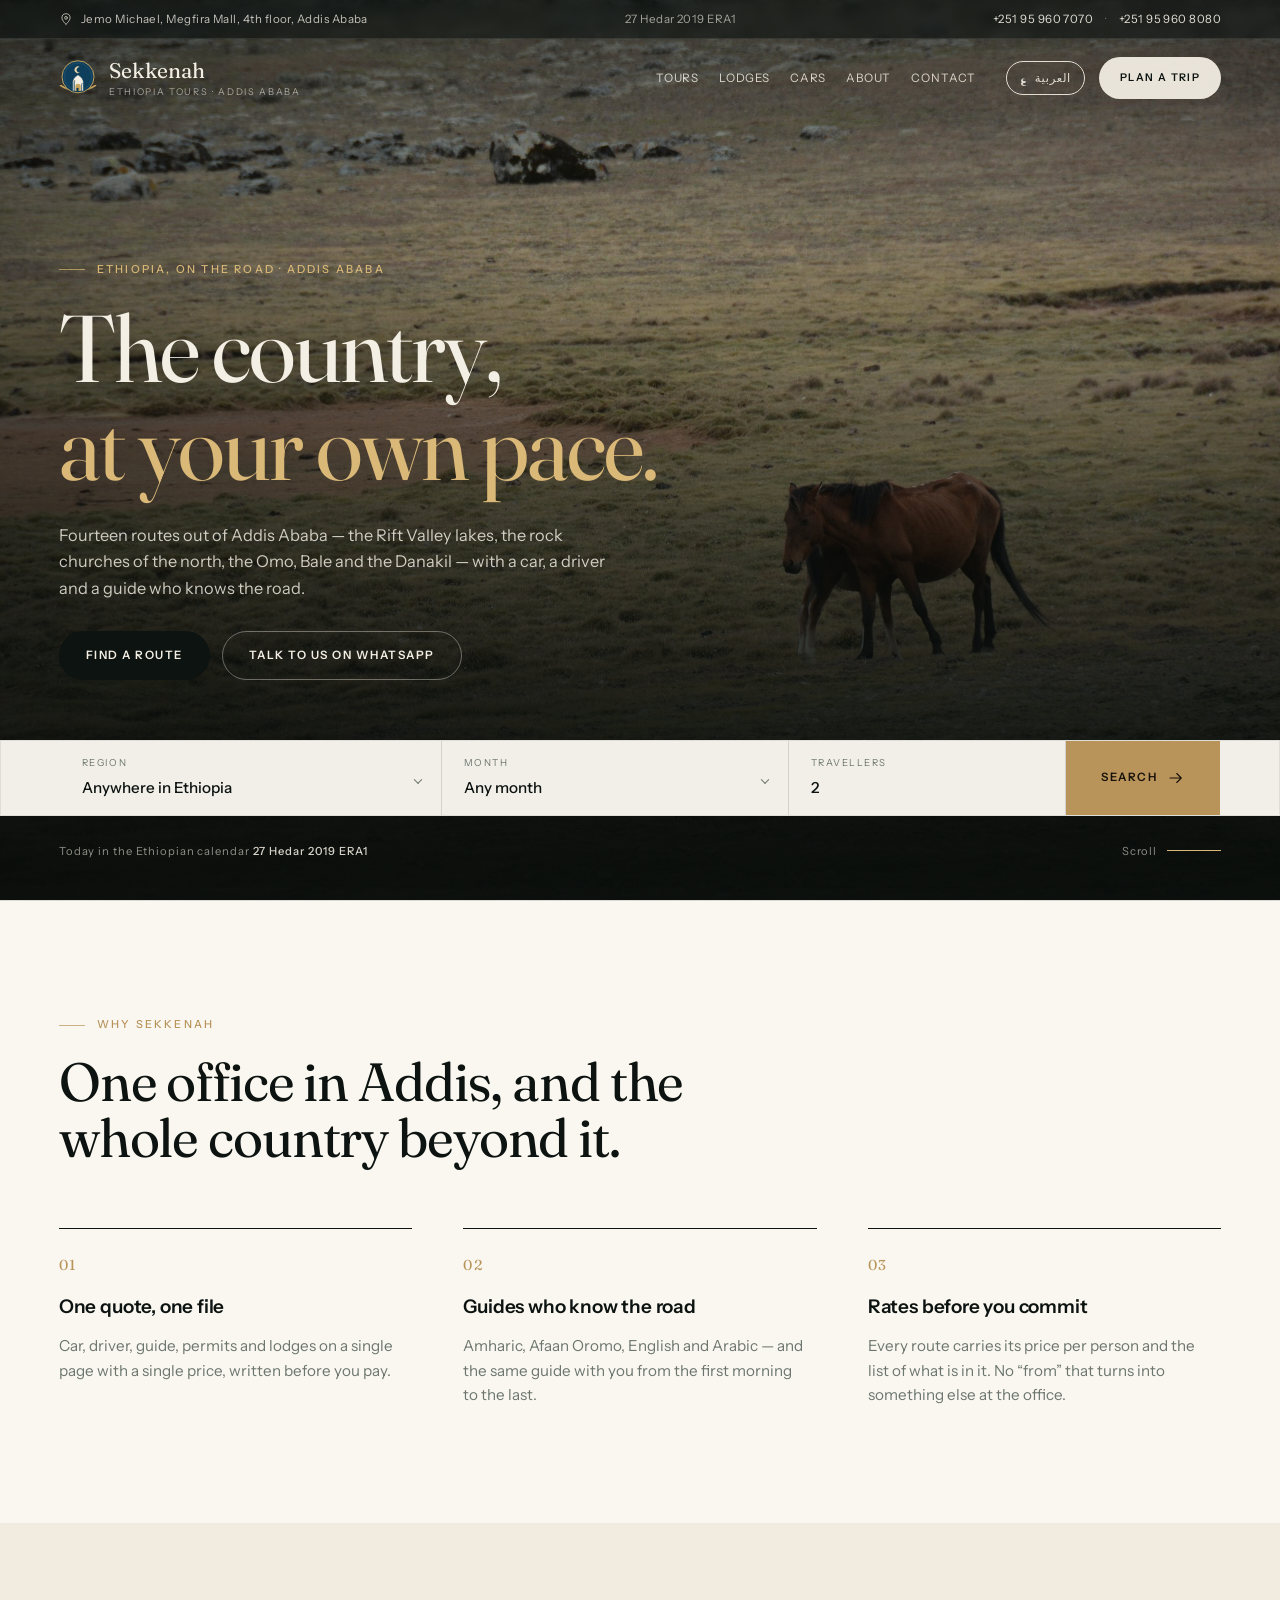
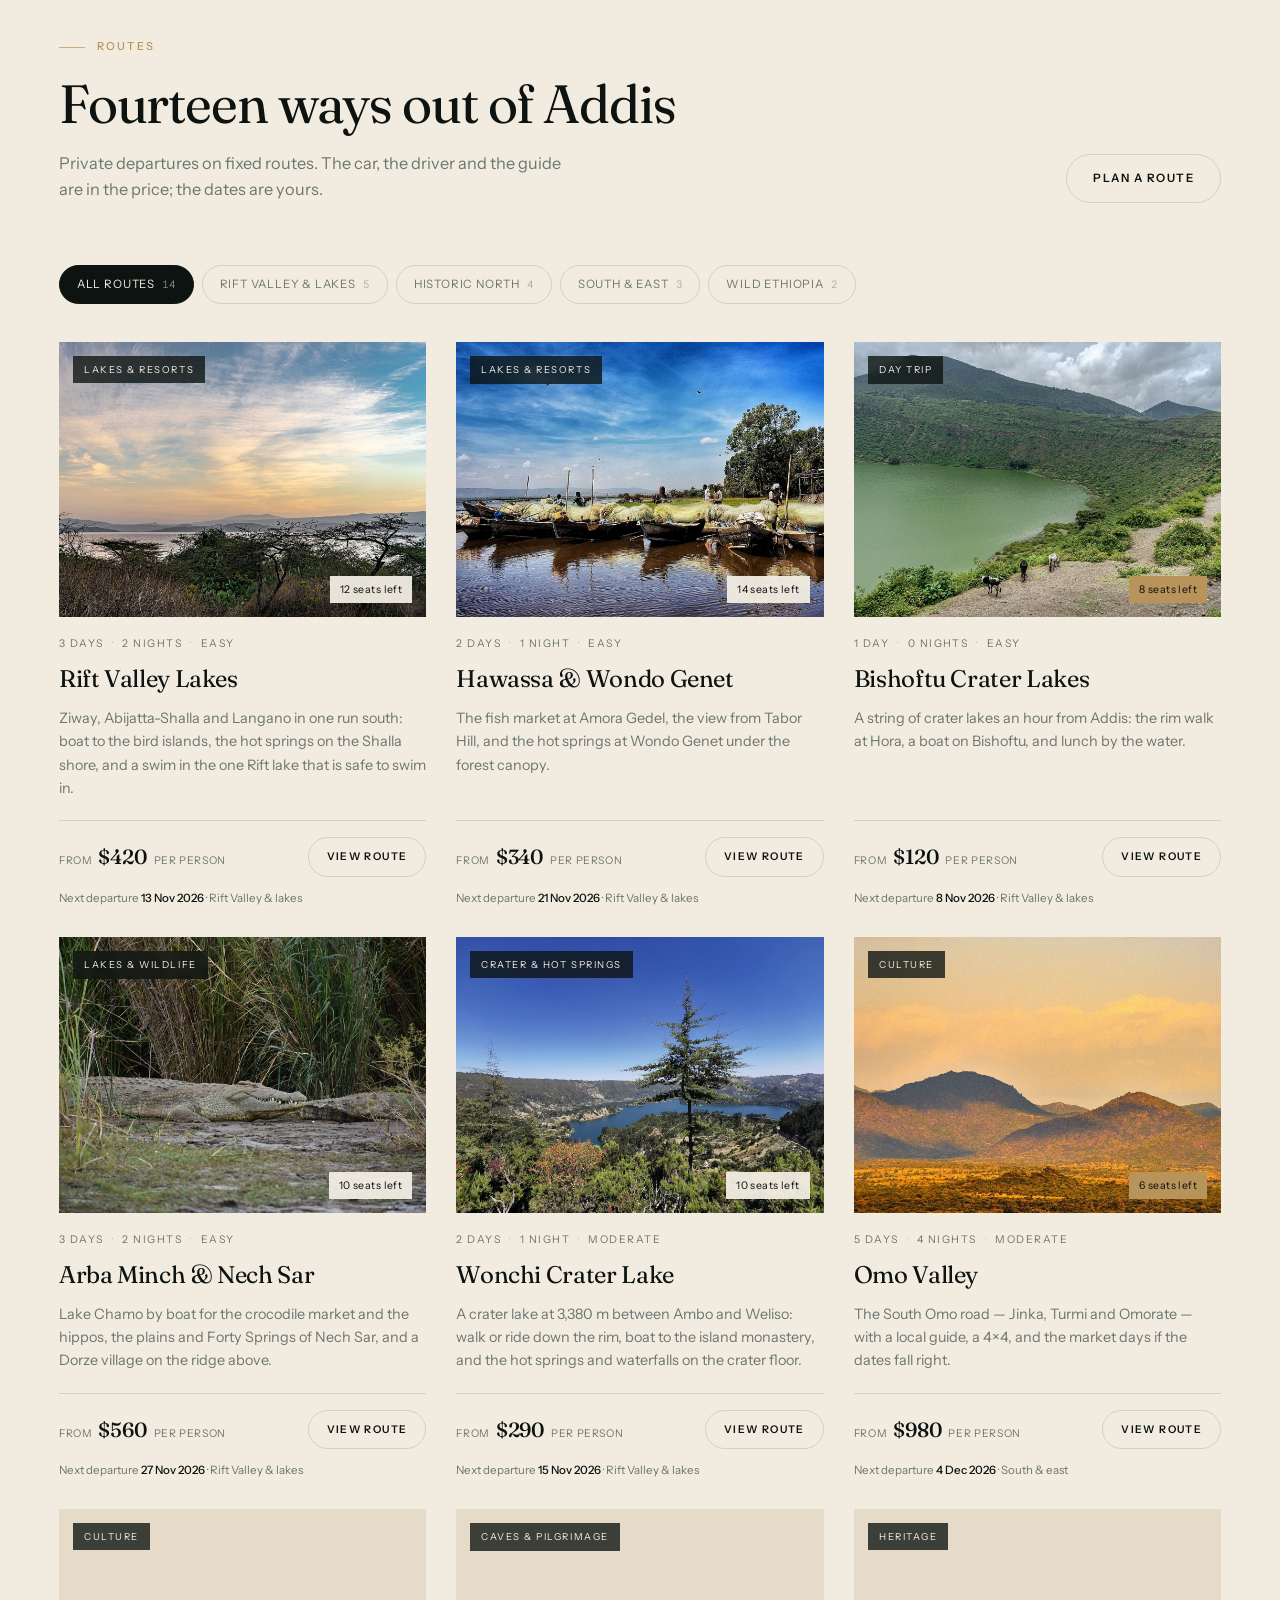
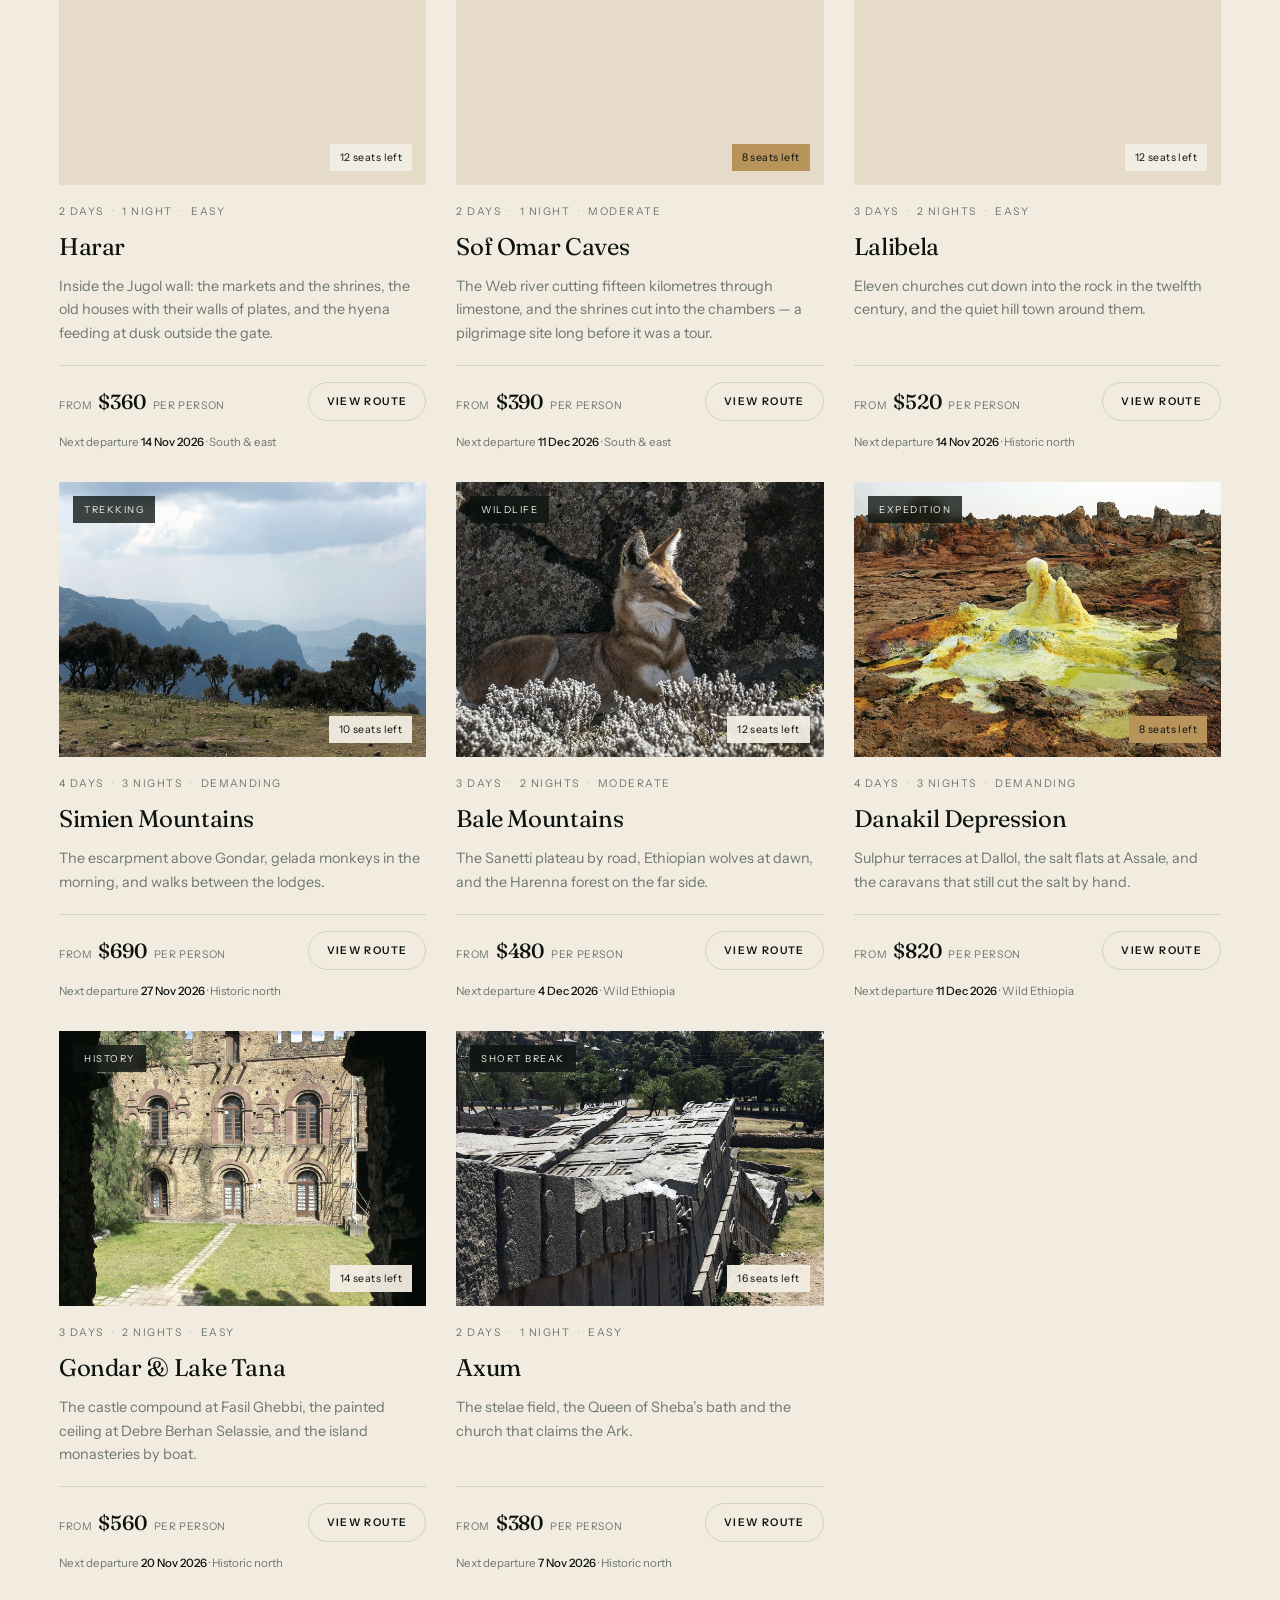
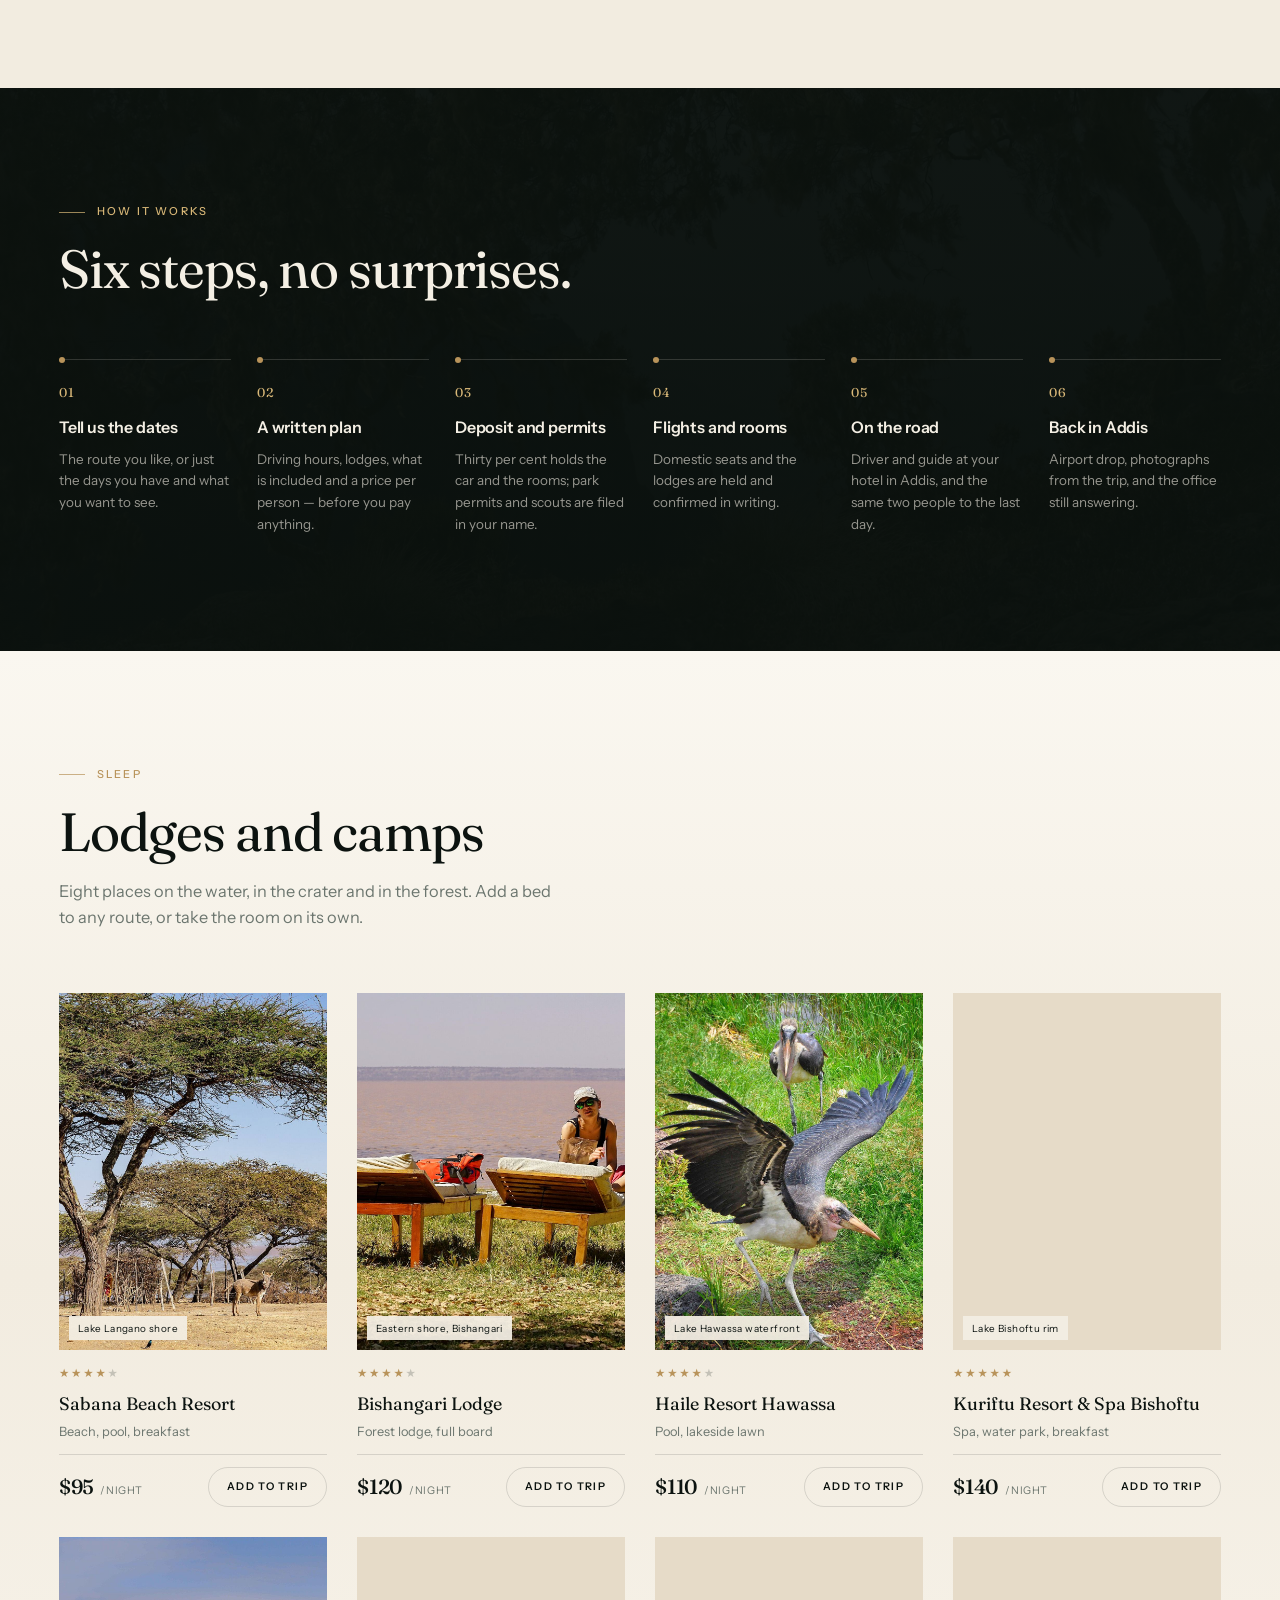
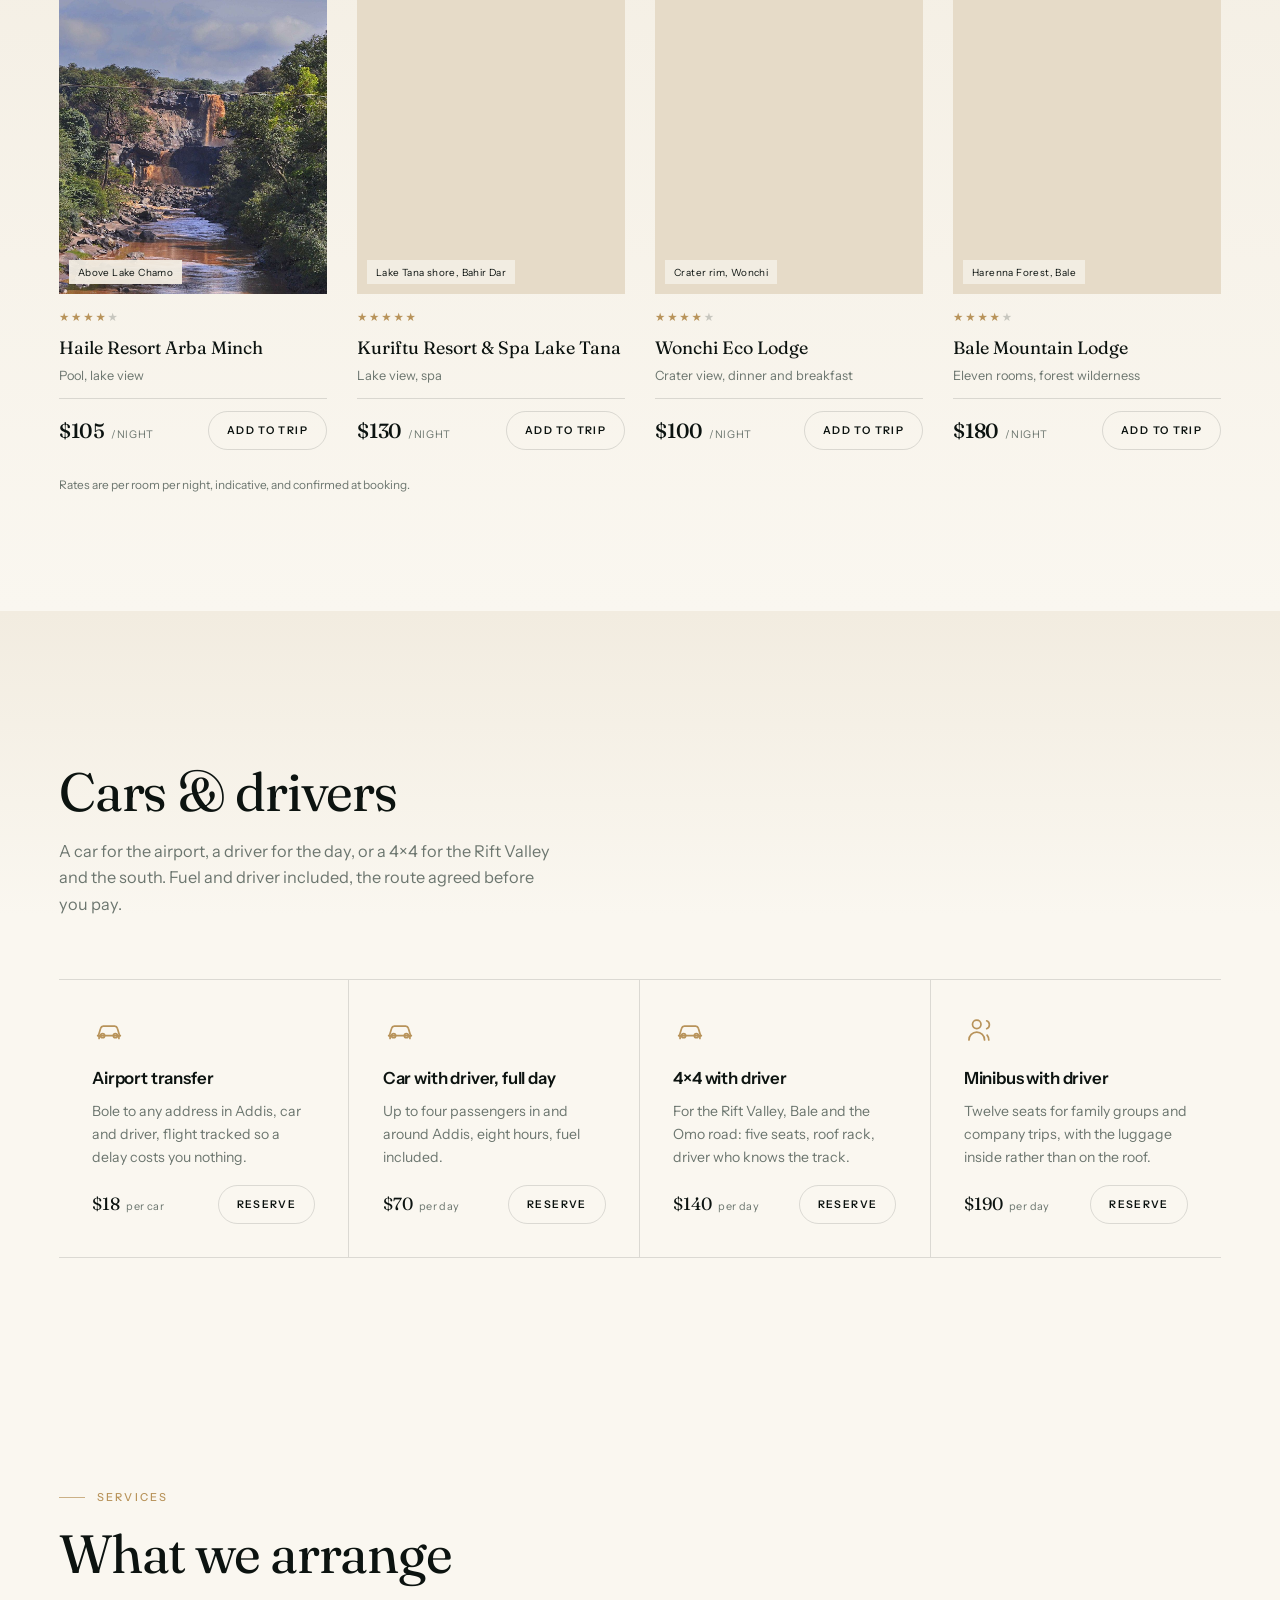
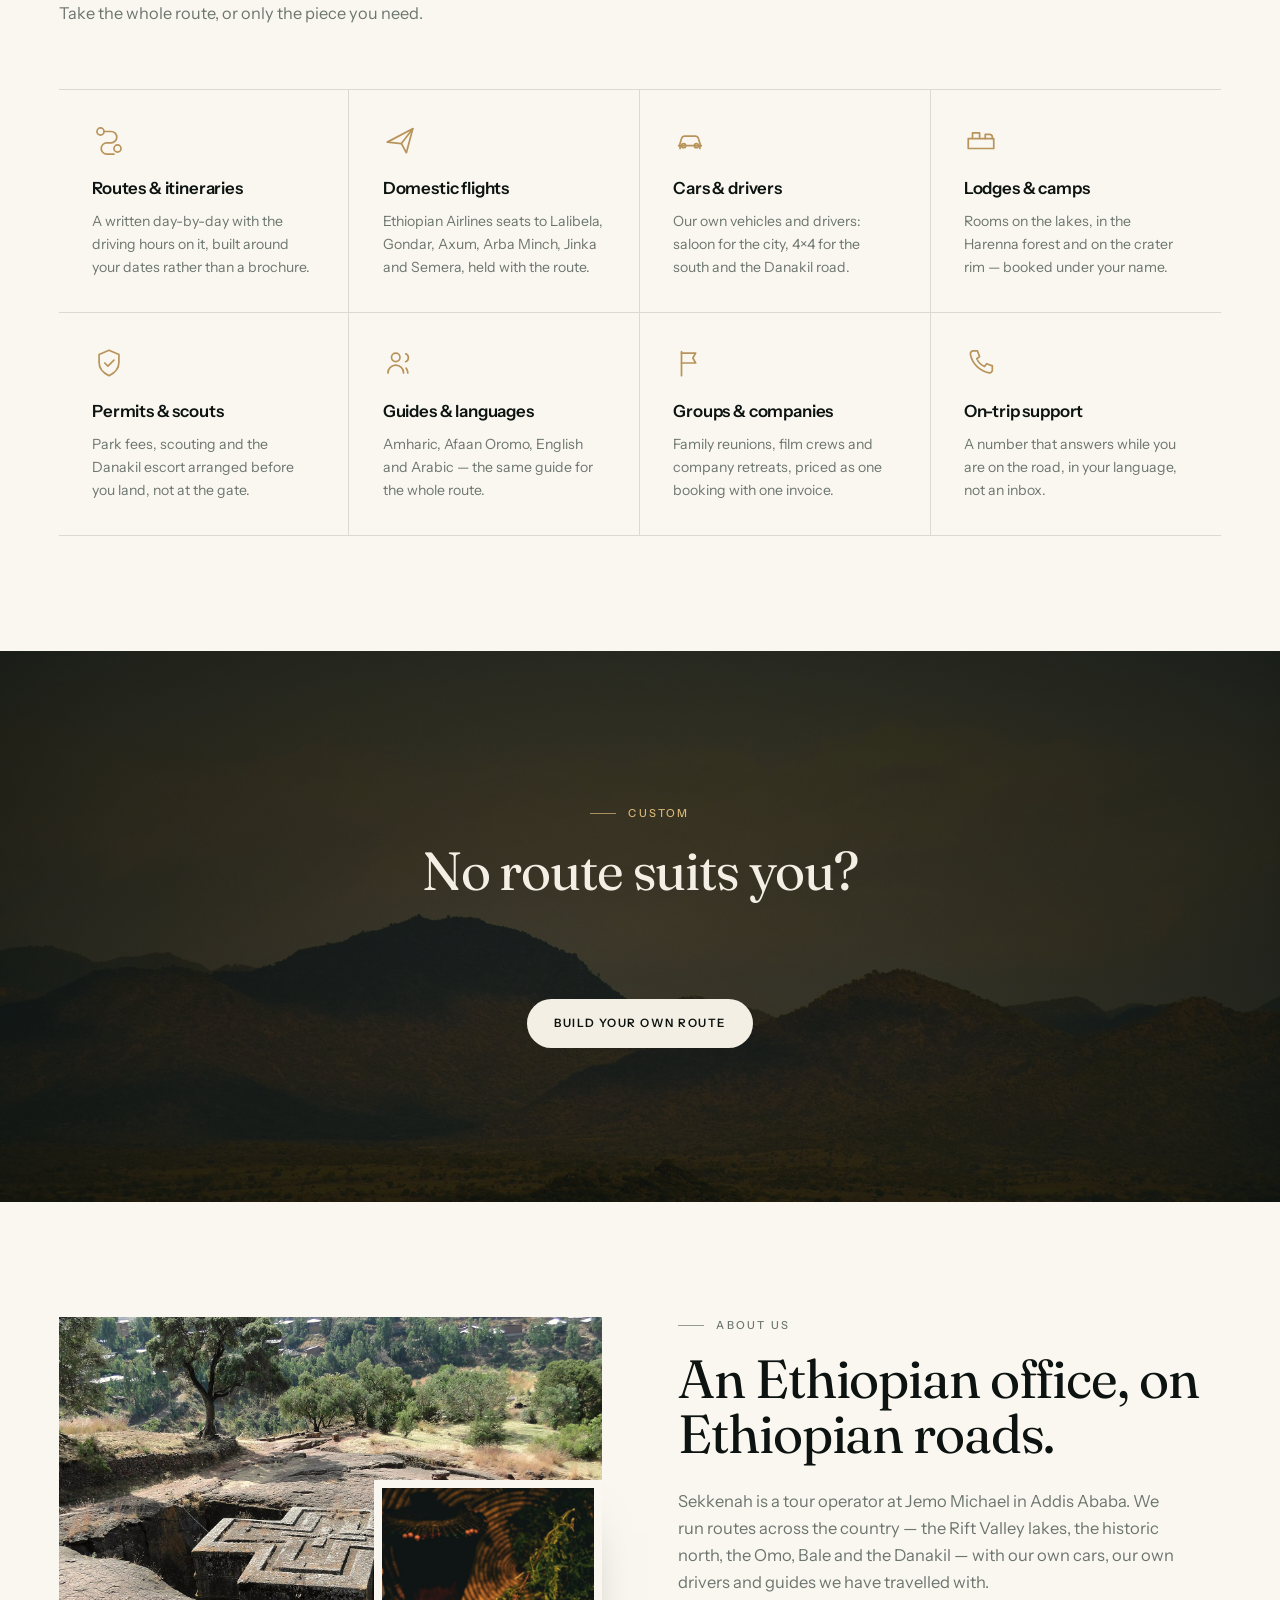
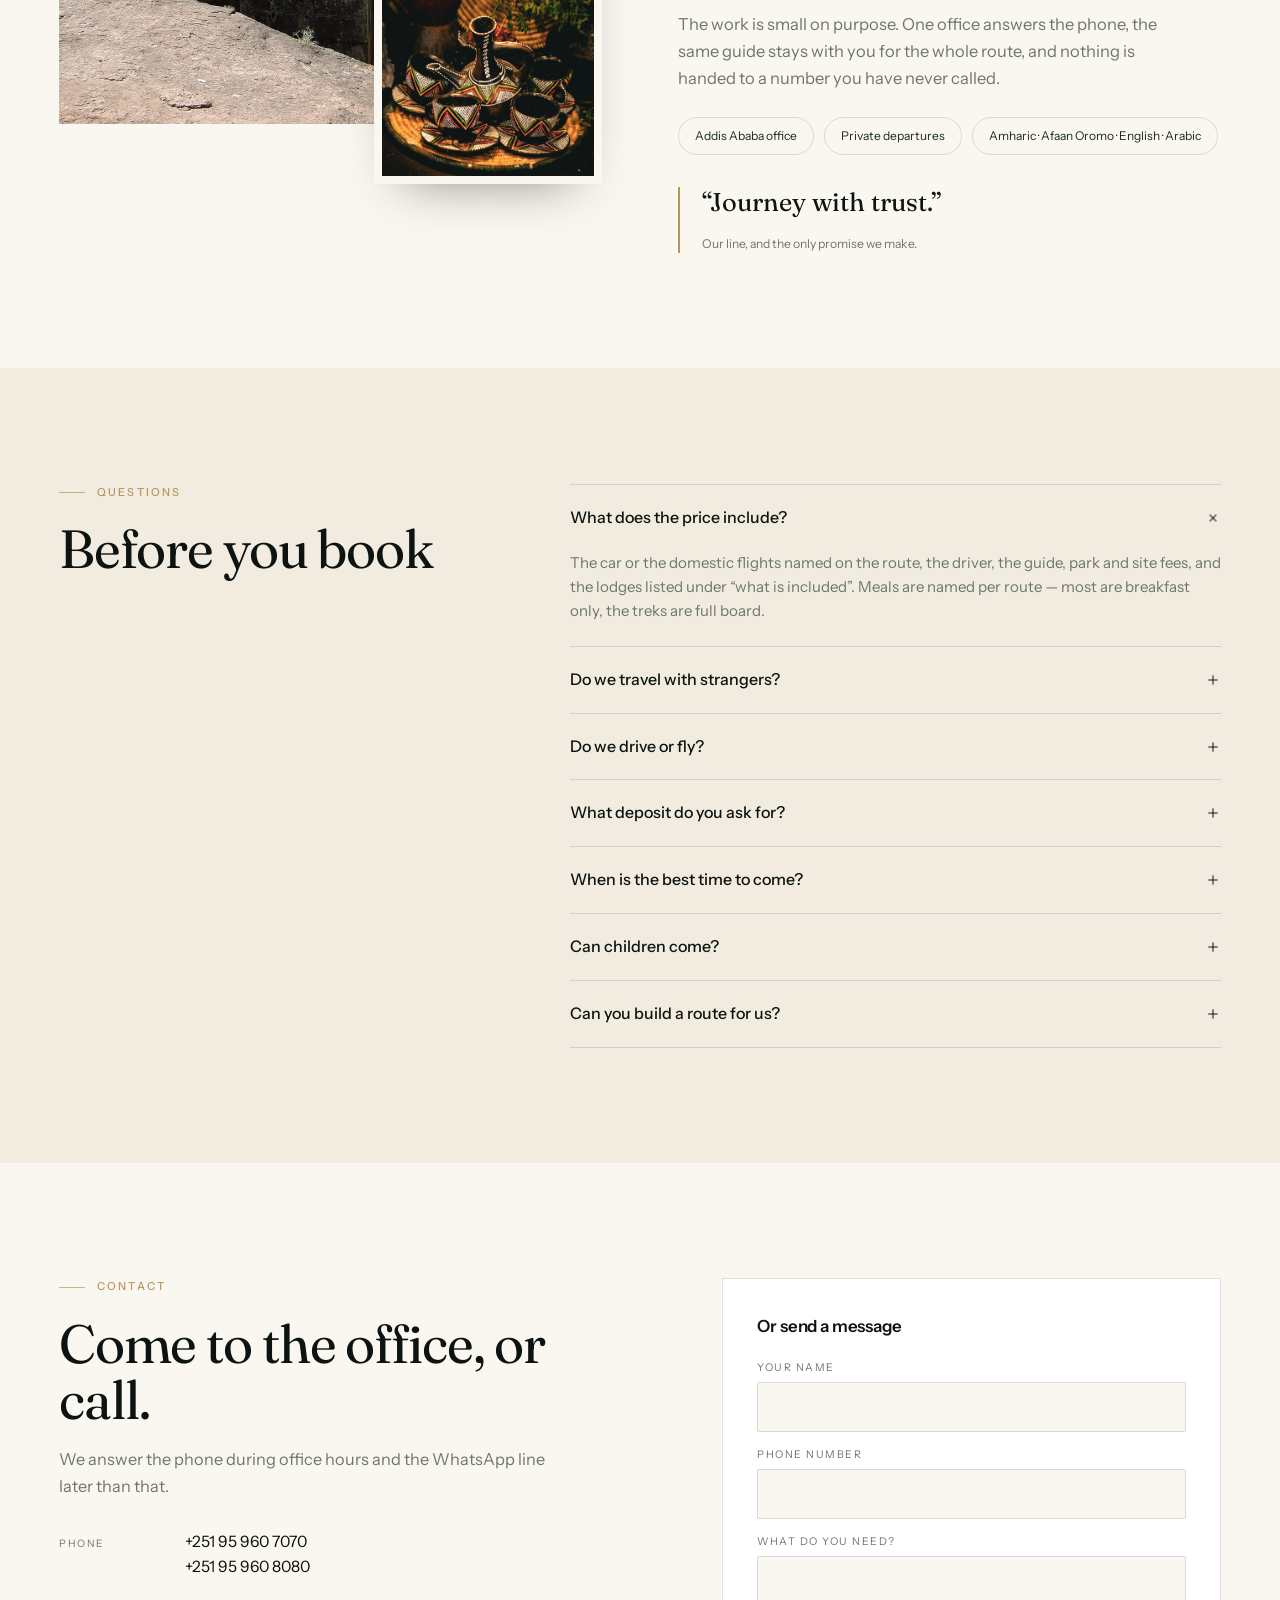
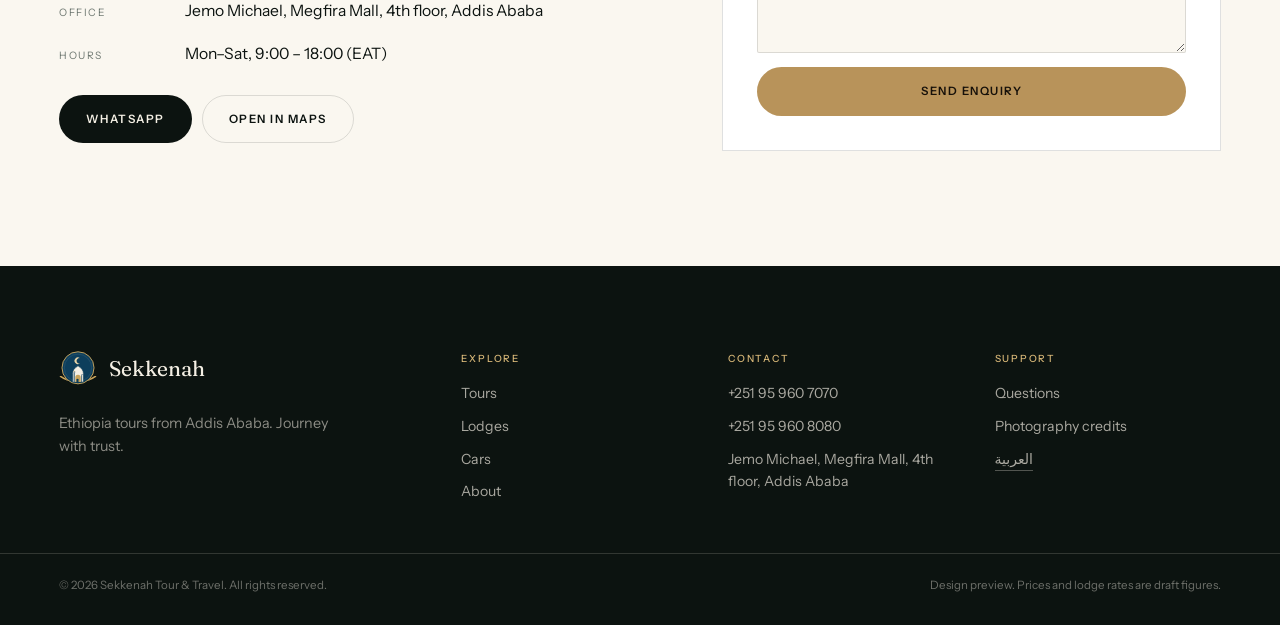
==== index.html @ 89fe17e2 "Rebuild the site around Ethiopian tours only, and drop the Umrah inventory. The page now sells what " ====
<!DOCTYPE html>
<html lang="en" dir="ltr">
<head>
<meta charset="utf-8">
<meta name="viewport" content="width=device-width, initial-scale=1, viewport-fit=cover">
<title>Sekkenah — Ethiopia tours from Addis Ababa</title>
<meta name="description" content="Guided tours across Ethiopia from Addis Ababa: the Rift Valley lakes, Lalibela and the historic north, the Omo valley, Bale and the Danakil — with a car, a driver and a guide.">
<meta name="theme-color" content="#0d1512">
<link rel="icon" href="assets/img/mark.svg" type="image/svg+xml">
<meta property="og:type" content="website">
<meta property="og:title" content="Sekkenah — Ethiopia tours from Addis Ababa">
<meta property="og:description" content="Fourteen routes out of Addis Ababa, with a car, a driver and a guide who knows the road.">
<meta property="og:image" content="assets/img/hero-plateau.jpg">
<link rel="preload" href="assets/fonts/Fraunces-latin-2.woff2" as="font" type="font/woff2" crossorigin>
<link rel="preload" href="assets/fonts/InstrumentSans-latin-4.woff2" as="font" type="font/woff2" crossorigin>
<link rel="stylesheet" href="assets/fonts/fonts.css">
<link rel="stylesheet" href="assets/css/site.css">
<script type="application/ld+json">
{
  "@context": "https://schema.org",
  "@type": "TravelAgency",
  "name": "Sekkenah Tour & Travel",
  "telephone": "+251 95 960 7070",
  "address": {
    "@type": "PostalAddress",
    "streetAddress": "Jemo Michael, Megbira Mall, 4th floor",
    "addressLocality": "Addis Ababa",
    "addressCountry": "ET"
  },
  "areaServed": "Ethiopia"
}
</script>
</head>
<body>

<a class="skip" href="#main" data-i18n="common.skip">Skip to content</a>

<!-- ─────────────────────────────── header ─────────────────────────────── -->
<header class="head" id="head">
  <div class="topline">
    <div class="shell topline__in">
      <span class="topline__item"><svg class="i i--pin" viewBox="0 0 24 24" aria-hidden="true"><path d="M12 21s7-6.1 7-11a7 7 0 1 0-14 0c0 4.9 7 11 7 11Z"/><circle cx="12" cy="10" r="2.4"/></svg><span data-brand="address">Jemo Michael, Megfira Mall, 4th floor, Addis Ababa</span></span>
      <span class="topline__item topline__cal" id="calDate"></span>
      <span class="topline__phones"><a href="tel:+251959607070" dir="ltr">+251 95 960 7070</a><span class="dot">·</span><a href="tel:+251959608080" dir="ltr">+251 95 960 8080</a></span>
    </div>
  </div>

  <div class="nav">
    <div class="shell nav__in">
      <a class="brand" href="#top" aria-label="Sekkenah">
        <img class="brand__mark" src="assets/img/mark.svg" alt="" width="40" height="40">
        <span class="brand__text">
          <span class="brand__word" data-brand="name">Sekkenah</span>
          <span class="brand__tag" data-i18n="brand.tag">Ethiopia tours · Addis Ababa</span>
        </span>
      </a>

      <nav class="nav__links" aria-label="Primary">
        <a href="#tours" data-i18n="nav.tours">Tours</a>
        <a href="#stays" data-i18n="nav.stays">Lodges</a>
        <a href="#cars" data-i18n="nav.cars">Cars</a>
        <a href="#about" data-i18n="nav.about">About</a>
        <a href="#contact" data-i18n="nav.contact">Contact</a>
      </nav>

      <div class="nav__actions">
        <button class="lang" id="langBtn" type="button" aria-label="Switch language" data-i18n-aria="nav.langLabel">
          <span class="lang__glyph" id="langGlyph" aria-hidden="true">ع</span>
          <span class="lang__label" data-i18n="nav.lang">العربية</span>
        </button>
        <button class="btn btn--solid nav__cta" type="button" data-open-book data-i18n="nav.plan">Plan a trip</button>
        <button class="burger" id="burger" type="button" aria-expanded="false" aria-controls="mobileMenu" aria-label="Menu" data-i18n-aria="nav.menu">
          <span></span><span></span>
        </button>
      </div>
    </div>

    <div class="mobile" id="mobileMenu" hidden>
      <a href="#tours" data-i18n="nav.tours">Tours</a>
      <a href="#stays" data-i18n="nav.stays">Lodges</a>
      <a href="#cars" data-i18n="nav.cars">Cars</a>
      <a href="#about" data-i18n="nav.about">About</a>
      <a href="#contact" data-i18n="nav.contact">Contact</a>
      <button class="btn btn--solid" type="button" data-open-book data-i18n="nav.plan">Plan a trip</button>
    </div>
  </div>
</header>

<main id="main">

  <!-- ─────────────────────────────── hero ─────────────────────────────── -->
  <section class="hero" id="top">
    <div class="hero__media">
      <img src="assets/img/hero-plateau.jpg" alt="A horse on the Sanetti plateau in the Bale Mountains, Ethiopia." fetchpriority="high" width="2400" height="1350">
      <div class="hero__veil"></div>
      <div class="hero__grain" aria-hidden="true"></div>
    </div>

    <div class="shell hero__inner">
      <p class="eyebrow eyebrow--light reveal" data-i18n="hero.kicker">Ethiopia, on the road · Addis Ababa</p>
      <h1 class="hero__title">
        <span class="reveal" data-i18n="hero.line1">The country,</span>
        <span class="reveal reveal--2"><em data-i18n="hero.line2">at your own pace.</em></span>
      </h1>
      <p class="hero__sub reveal reveal--3" data-i18n="hero.sub">Fourteen routes out of Addis Ababa — the Rift Valley lakes, the rock churches of the north, the Omo, Bale and the Danakil — with a car, a driver and a guide who knows the road.</p>
      <div class="hero__actions reveal reveal--4">
        <a class="btn btn--solid" href="#tours" data-i18n="hero.cta">Find a route</a>
        <a class="btn btn--ghost" id="heroWa" href="#" target="_blank" rel="noopener" data-i18n="hero.cta2">Talk to us on WhatsApp</a>
      </div>
    </div>

    <form class="search shell reveal reveal--5" id="search" autocomplete="off">
      <div class="search__field">
        <label for="fRegion" data-i18n="search.region">Region</label>
        <select id="fRegion">
          <option value="" data-i18n="search.anyRegion">Anywhere in Ethiopia</option>
        </select>
      </div>
      <div class="search__field">
        <label for="fMonth" data-i18n="search.month">Month</label>
        <select id="fMonth"><option value="" data-i18n="search.anyMonth">Any month</option></select>
      </div>
      <div class="search__field">
        <label for="fPax" data-i18n="search.travellers">Travellers</label>
        <select id="fPax">
          <option value="1">1</option><option value="2" selected>2</option><option value="3">3</option>
          <option value="4">4</option><option value="5">5</option><option value="6">6</option>
          <option value="8">8</option><option value="10">10+</option>
        </select>
      </div>
      <button class="btn btn--brass search__go" type="submit"><span data-i18n="search.go">Search</span><svg class="i i--arrow" viewBox="0 0 24 24" aria-hidden="true"><path d="M4 12h15M13 6l6 6-6 6"/></svg></button>
      <p class="search__status" id="searchStatus" role="status" aria-live="polite"></p>
    </form>

    <div class="hero__foot shell">
      <span class="hero__date"><span data-i18n="hero.dateLabel">Today in the Ethiopian calendar</span> <b id="calHero"></b></span>
      <a class="hero__scroll" href="#why"><span data-i18n="hero.scroll">Scroll</span><span class="hero__scrollLine" aria-hidden="true"></span></a>
    </div>
  </section>

  <!-- ─────────────────────────────── why ─────────────────────────────── -->
  <section class="sec why" id="why">
    <div class="shell">
      <div class="sec__head">
        <p class="eyebrow reveal" data-i18n="why.kicker">Why Sekkenah</p>
        <h2 class="h2 reveal" data-i18n="why.title">One office in Addis, and the whole country beyond it.</h2>
      </div>
      <ol class="why__grid">
        <li class="why__item reveal">
          <span class="why__num">01</span>
          <h3 class="h3" data-i18n="why.a.title">One quote, one file</h3>
          <p data-i18n="why.a.body">Car, driver, guide, permits and lodges on a single page with a single price, written before you pay.</p>
        </li>
        <li class="why__item reveal reveal--2">
          <span class="why__num">02</span>
          <h3 class="h3" data-i18n="why.b.title">Guides who know the road</h3>
          <p data-i18n="why.b.body">Amharic, Afaan Oromo, English and Arabic — and the same guide with you from the first morning to the last.</p>
        </li>
        <li class="why__item reveal reveal--3">
          <span class="why__num">03</span>
          <h3 class="h3" data-i18n="why.c.title">Rates before you commit</h3>
          <p data-i18n="why.c.body">Every route carries its price per person and the list of what is in it. No “from” that turns into something else at the office.</p>
        </li>
      </ol>
    </div>
  </section>

  <!-- ─────────────────────────────── tours ─────────────────────────────── -->
  <section class="sec tours" id="tours">
    <div class="shell">
      <div class="sec__head sec__head--row">
        <div>
          <p class="eyebrow reveal" data-i18n="tours.kicker">Routes</p>
          <h2 class="h2 reveal" data-i18n="tours.title">Fourteen ways out of Addis</h2>
          <p class="lede reveal" data-i18n="tours.sub">Private departures on fixed routes. The car, the driver and the guide are in the price; the dates are yours.</p>
        </div>
        <a class="btn btn--line reveal" href="#contact" data-i18n="tours.cta">Plan a route</a>
      </div>
      <div class="filters filters--tours" id="tourFilters" role="group" aria-label="Region"></div>
      <div class="grid grid--tours" id="tourGrid"></div>
      <p class="empty" id="tourEmpty" hidden data-i18n="tours.empty">No routes in this region yet.</p>
    </div>
  </section>

  <!-- ─────────────────────────────── path ─────────────────────────────── -->
  <section class="path" id="path">
    <div class="path__bg" aria-hidden="true"><img src="assets/img/road-simien.jpg" alt="" loading="lazy" width="2000" height="1125"></div>
    <div class="shell path__in">
      <div class="sec__head">
        <p class="eyebrow eyebrow--light reveal" data-i18n="path.kicker">How it works</p>
        <h2 class="h2 h2--light reveal" data-i18n="path.title">Six steps, no surprises.</h2>
      </div>
      <ol class="path__steps" id="pathSteps"></ol>
    </div>
  </section>

  <!-- ─────────────────────────────── lodges ─────────────────────────────── -->
  <section class="sec lodges" id="stays">
    <div class="shell">
      <div class="sec__head sec__head--row">
        <div>
          <p class="eyebrow reveal" data-i18n="stays.kicker">Sleep</p>
          <h2 class="h2 reveal" data-i18n="stays.title">Lodges and camps</h2>
          <p class="lede reveal" data-i18n="stays.sub">Eight places on the water, in the crater and in the forest. Add a bed to any route, or take the room on its own.</p>
        </div>
      </div>
      <div class="grid grid--stays" id="stayGrid"></div>
      <p class="foot-note" data-i18n="stays.note">Rates are per room per night, indicative, and confirmed at booking.</p>
    </div>
  </section>

  <!-- ─────────────────────────────── cars ─────────────────────────────── -->
  <section class="sec cars" id="cars">
    <div class="shell">
      <div class="sec__head">
        <p class="eyebrow reveal" data-i18n="cars.kicker">On the road</p>
        <h2 class="h2 reveal" data-i18n="cars.title">Cars &amp; drivers</h2>
        <p class="lede reveal" data-i18n="cars.sub">A car for the airport, a driver for the day, or a 4×4 for the Rift Valley and the south. Fuel and driver included, the route agreed before you pay.</p>
      </div>
      <div class="grid grid--services" id="carGrid"></div>
    </div>
  </section>

  <!-- ─────────────────────────────── services ─────────────────────────────── -->
  <section class="sec services" id="services">
    <div class="shell">
      <div class="sec__head">
        <p class="eyebrow reveal" data-i18n="services.kicker">Services</p>
        <h2 class="h2 reveal" data-i18n="services.title">What we arrange</h2>
        <p class="lede reveal" data-i18n="services.sub">Take the whole route, or only the piece you need.</p>
      </div>
      <div class="grid grid--services" id="serviceGrid"></div>
    </div>
  </section>

  <!-- ─────────────────────────────── build ─────────────────────────────── -->
  <section class="build">
    <div class="build__media" aria-hidden="true"><img src="assets/img/band-omo.jpg" alt="" loading="lazy" width="1900" height="1050"></div>
    <div class="shell build__in">
      <p class="eyebrow eyebrow--light reveal" data-i18n="build.kicker">Custom</p>
      <h2 class="h2 h2--light reveal" data-i18n="build.title">No route suits you?</h2>
      <p class="lede lede--light reveal" data-i18n="build.sub">Tell us the dates, how many are travelling and what you want to see. We build the route around it.</p>
      <button class="btn btn--cream reveal" type="button" data-open-book data-i18n="build.cta">Build your own route</button>
    </div>
  </section>

  <!-- ─────────────────────────────── about ─────────────────────────────── -->
  <section class="sec about" id="about">
    <div class="shell about__in">
      <div class="about__media">
        <figure class="about__fig reveal"><img src="assets/img/about-lalibela.jpg" alt="Bete Giyorgis, the cross-shaped church cut into the rock at Lalibela." loading="lazy" width="1600" height="1200"></figure>
        <figure class="about__fig about__fig--sm reveal reveal--2"><img src="assets/img/about-coffee.jpg" alt="A coffee ceremony: the jebena pot and cups on a woven grass tray." loading="lazy" width="1100" height="1375"></figure>
      </div>
      <div class="about__text">
        <p class="eyebrow reveal" data-i18n="about.kicker">About us</p>
        <h2 class="h2 reveal" data-i18n="about.title">An Ethiopian office, on Ethiopian roads.</h2>
        <p class="reveal" data-i18n="about.p1">Sekkenah is a tour operator at Jemo Michael in Addis Ababa. We run routes across the country — the Rift Valley lakes, the historic north, the Omo, Bale and the Danakil — with our own cars, our own drivers and guides we have travelled with.</p>
        <p class="reveal" data-i18n="about.p2">The work is small on purpose. One office answers the phone, the same guide stays with you for the whole route, and nothing is handed to a number you have never called.</p>
        <ul class="pillars reveal">
          <li data-i18n="about.pillar1">Addis Ababa office</li>
          <li data-i18n="about.pillar2">Private departures</li>
          <li data-i18n="about.pillar3">Amharic · Afaan Oromo · English · Arabic</li>
        </ul>
        <blockquote class="quote reveal">
          <p data-i18n="about.quote">“Journey with trust.”</p>
          <cite data-i18n="about.quoteSrc">Our line, and the only promise we make.</cite>
        </blockquote>
      </div>
    </div>
  </section>

  <!-- ─────────────────────────────── faq ─────────────────────────────── -->
  <section class="sec faq" id="faq">
    <div class="shell faq__in">
      <div class="sec__head faq__head">
        <p class="eyebrow reveal" data-i18n="faq.kicker">Questions</p>
        <h2 class="h2 reveal" data-i18n="faq.title">Before you book</h2>
      </div>
      <div class="faq__list" id="faqList"></div>
    </div>
  </section>

  <!-- ─────────────────────────────── contact ─────────────────────────────── -->
  <section class="sec contact" id="contact">
    <div class="shell contact__in">
      <div class="contact__text">
        <p class="eyebrow reveal" data-i18n="contact.kicker">Contact</p>
        <h2 class="h2 reveal" data-i18n="contact.title">Come to the office, or call.</h2>
        <p class="lede reveal" data-i18n="contact.sub">We answer the phone during office hours and the WhatsApp line later than that.</p>

        <dl class="details reveal">
          <div><dt data-i18n="contact.phones">Phone</dt><dd><a href="tel:+251959607070" dir="ltr">+251 95 960 7070</a><br><a href="tel:+251959608080" dir="ltr">+251 95 960 8080</a></dd></div>
          <div><dt data-i18n="contact.office">Office</dt><dd data-brand="address">Jemo Michael, Megfira Mall, 4th floor, Addis Ababa</dd></div>
          <div><dt data-i18n="contact.hours">Hours</dt><dd data-i18n="contact.hoursVal">Mon–Sat, 9:00 – 18:00 (EAT)</dd></div>
        </dl>

        <div class="contact__actions reveal">
          <a class="btn btn--solid" id="waBtn" href="#" target="_blank" rel="noopener" data-i18n="contact.whatsapp">WhatsApp</a>
          <a class="btn btn--line" id="mapBtn" href="#" target="_blank" rel="noopener" data-i18n="contact.map">Open in Maps</a>
        </div>
      </div>

      <form class="enquiry reveal" id="enquiry">
        <h3 class="h3" data-i18n="contact.formTitle">Or send a message</h3>
        <label class="field"><span data-i18n="contact.name">Your name</span><input name="name" required autocomplete="name"></label>
        <label class="field"><span data-i18n="contact.phone">Phone number</span><input name="phone" type="tel" required autocomplete="tel" dir="ltr"></label>
        <label class="field"><span data-i18n="contact.message">What do you need?</span><textarea name="message" rows="3" required></textarea></label>
        <button class="btn btn--brass" type="submit" data-i18n="contact.send">Send enquiry</button>
        <p class="enquiry__done" id="enquiryDone" role="status" aria-live="polite" hidden>
          <span data-i18n="contact.sent">Saved. We will call you back — or send it now on WhatsApp.</span>
          <a class="link" id="enquiryWa" href="#" target="_blank" rel="noopener" data-i18n="contact.sendWa">Send on WhatsApp</a>
        </p>
      </form>
    </div>
  </section>
</main>

<!-- ─────────────────────────────── footer ─────────────────────────────── -->
<footer class="foot">
  <div class="shell foot__in">
    <div class="foot__brand">
      <a class="brand brand--foot" href="#top">
        <img class="brand__mark" src="assets/img/mark.svg" alt="" width="40" height="40">
        <span class="brand__text"><span class="brand__word" data-brand="name">Sekkenah</span></span>
      </a>
      <p data-i18n="footer.tagline">Ethiopia tours from Addis Ababa. Journey with trust.</p>
    </div>

    <nav class="foot__col" aria-label="Explore">
      <h4 data-i18n="footer.explore">Explore</h4>
      <a href="#tours" data-i18n="nav.tours">Tours</a>
      <a href="#stays" data-i18n="nav.stays">Lodges</a>
      <a href="#cars" data-i18n="nav.cars">Cars</a>
      <a href="#about" data-i18n="nav.about">About</a>
    </nav>

    <div class="foot__col">
      <h4 data-i18n="footer.contact">Contact</h4>
      <a href="tel:+251959607070" dir="ltr">+251 95 960 7070</a>
      <a href="tel:+251959608080" dir="ltr">+251 95 960 8080</a>
      <span data-brand="address">Jemo Michael, Megfira Mall, 4th floor, Addis Ababa</span>
    </div>

    <div class="foot__col">
      <h4 data-i18n="footer.support">Support</h4>
      <a href="#faq" data-i18n="faq.kicker">Questions</a>
      <a href="credits.html" data-i18n="footer.credits">Photography credits</a>
      <button class="link link--btn" type="button" data-lang-toggle data-i18n="nav.lang">العربية</button>
    </div>
  </div>

  <div class="shell foot__base">
    <span>© <span id="year">2026</span> <span data-brand="legal">Sekkenah Tour &amp; Travel</span>. <span data-i18n="footer.rights">All rights reserved.</span></span>
    <span class="foot__demo" data-i18n="footer.demo">Design preview. Prices and lodge rates are draft figures.</span>
  </div>
</footer>

<!-- ─────────────────────────────── drawer: route ─────────────────────────────── -->
<div class="scrim" id="scrim" hidden></div>
<aside class="drawer" id="drawer" role="dialog" aria-modal="true" aria-labelledby="drawerTitle" hidden>
  <div class="drawer__bar">
    <span class="drawer__kicker" id="drawerKicker"></span>
    <button class="x" type="button" data-close-drawer aria-label="Close" data-i18n-aria="pkg.close"><svg viewBox="0 0 24 24" aria-hidden="true"><path d="M5 5l14 14M19 5 5 19"/></svg></button>
  </div>
  <div class="drawer__body" id="drawerBody"></div>
</aside>

<!-- ─────────────────────────────── booking modal ─────────────────────────────── -->
<div class="modal" id="modal" role="dialog" aria-modal="true" aria-labelledby="modalTitle" hidden>
  <div class="modal__panel">
    <div class="modal__head">
      <div>
        <h2 class="modal__title" id="modalTitle" data-i18n="book.title">Build your route</h2>
        <p class="modal__sub" data-i18n="book.sub">Four steps. Nothing is charged here.</p>
      </div>
      <button class="x" type="button" data-close-modal aria-label="Close" data-i18n-aria="book.close"><svg viewBox="0 0 24 24" aria-hidden="true"><path d="M5 5l14 14M19 5 5 19"/></svg></button>
    </div>

    <ol class="steps" id="stepper" aria-label="Booking steps"></ol>
    <div class="modal__body" id="modalBody" aria-live="polite"></div>

    <div class="modal__foot" id="modalFoot">
      <button class="btn btn--line" type="button" id="btnBack" data-i18n="book.back">Back</button>
      <div class="modal__footRight">
        <span class="modal__price" id="liveTotal"></span>
        <button class="btn btn--solid" type="button" id="btnNext" data-i18n="book.next">Continue</button>
      </div>
    </div>
  </div>
</div>

<div class="toast" id="toast" role="status" aria-live="polite" hidden></div>

<script type="module" src="assets/js/app.js"></script>
</body>
</html>
---- assets/fonts/fonts.css ----
/* Self-hosted. Generated by tmp/sekkenah-fonts.mjs - do not hand-edit. */
/* latin-ext */
@font-face {
  font-family: 'Fraunces';
  font-style: normal;
  font-weight: 300 700;
  font-display: swap;
  src: url(./Fraunces-latin-ext-1.woff2) format('woff2');
  unicode-range: U+0100-02BA, U+02BD-02C5, U+02C7-02CC, U+02CE-02D7, U+02DD-02FF, U+0304, U+0308, U+0329, U+1D00-1DBF, U+1E00-1E9F, U+1EF2-1EFF, U+2020, U+20A0-20AB, U+20AD-20C4, U+2113, U+2C60-2C7F, U+A720-A7FF;
}

/* latin */
@font-face {
  font-family: 'Fraunces';
  font-style: normal;
  font-weight: 300 700;
  font-display: swap;
  src: url(./Fraunces-latin-2.woff2) format('woff2');
  unicode-range: U+0000-00FF, U+0131, U+0152-0153, U+02BB-02BC, U+02C6, U+02DA, U+02DC, U+0304, U+0308, U+0329, U+2000-206F, U+20AC, U+2122, U+2191, U+2193, U+2212, U+2215, U+FEFF, U+FFFD;
}

/* latin-ext */
@font-face {
  font-family: 'Instrument Sans';
  font-style: normal;
  font-weight: 400 700;
  font-stretch: 100%;
  font-display: swap;
  src: url(./InstrumentSans-latin-ext-3.woff2) format('woff2');
  unicode-range: U+0100-02BA, U+02BD-02C5, U+02C7-02CC, U+02CE-02D7, U+02DD-02FF, U+0304, U+0308, U+0329, U+1D00-1DBF, U+1E00-1E9F, U+1EF2-1EFF, U+2020, U+20A0-20AB, U+20AD-20C4, U+2113, U+2C60-2C7F, U+A720-A7FF;
}

/* latin */
@font-face {
  font-family: 'Instrument Sans';
  font-style: normal;
  font-weight: 400 700;
  font-stretch: 100%;
  font-display: swap;
  src: url(./InstrumentSans-latin-4.woff2) format('woff2');
  unicode-range: U+0000-00FF, U+0131, U+0152-0153, U+02BB-02BC, U+02C6, U+02DA, U+02DC, U+0304, U+0308, U+0329, U+2000-206F, U+20AC, U+2122, U+2191, U+2193, U+2212, U+2215, U+FEFF, U+FFFD;
}

/* arabic */
@font-face {
  font-family: 'Reem Kufi';
  font-style: normal;
  font-weight: 400 700;
  font-display: swap;
  src: url(./ReemKufi-arabic-5.woff2) format('woff2');
  unicode-range: U+0600-06FF, U+0750-077F, U+0870-0891, U+0897-08E1, U+08E3-08FF, U+200C-200E, U+2010-2011, U+204F, U+2E41, U+FB50-FDFF, U+FE70-FE74, U+FE76-FEFC, U+102E0-102FB, U+10E60-10E7E, U+10EC2-10EC7, U+10EC9-10EEE, U+10EF0-10EFF, U+1EE00-1EE03, U+1EE05-1EE1F, U+1EE21-1EE22, U+1EE24, U+1EE27, U+1EE29-1EE32, U+1EE34-1EE37, U+1EE39, U+1EE3B, U+1EE42, U+1EE47, U+1EE49, U+1EE4B, U+1EE4D-1EE4F, U+1EE51-1EE52, U+1EE54, U+1EE57, U+1EE59, U+1EE5B, U+1EE5D, U+1EE5F, U+1EE61-1EE62, U+1EE64, U+1EE67-1EE6A, U+1EE6C-1EE72, U+1EE74-1EE77, U+1EE79-1EE7C, U+1EE7E, U+1EE80-1EE89, U+1EE8B-1EE9B, U+1EEA1-1EEA3, U+1EEA5-1EEA9, U+1EEAB-1EEBB, U+1EEF0-1EEF1;
}

/* latin-ext */
@font-face {
  font-family: 'Reem Kufi';
  font-style: normal;
  font-weight: 400 700;
  font-display: swap;
  src: url(./ReemKufi-latin-ext-6.woff2) format('woff2');
  unicode-range: U+0100-02BA, U+02BD-02C5, U+02C7-02CC, U+02CE-02D7, U+02DD-02FF, U+0304, U+0308, U+0329, U+1D00-1DBF, U+1E00-1E9F, U+1EF2-1EFF, U+2020, U+20A0-20AB, U+20AD-20C4, U+2113, U+2C60-2C7F, U+A720-A7FF;
}

/* latin */
@font-face {
  font-family: 'Reem Kufi';
  font-style: normal;
  font-weight: 400 700;
  font-display: swap;
  src: url(./ReemKufi-latin-7.woff2) format('woff2');
  unicode-range: U+0000-00FF, U+0131, U+0152-0153, U+02BB-02BC, U+02C6, U+02DA, U+02DC, U+0304, U+0308, U+0329, U+2000-206F, U+20AC, U+2122, U+2191, U+2193, U+2212, U+2215, U+FEFF, U+FFFD;
}

/* arabic */
@font-face {
  font-family: 'IBM Plex Sans Arabic';
  font-style: normal;
  font-weight: 400;
  font-display: swap;
  src: url(./IBMPlexSansArabic-arabic-8.woff2) format('woff2');
  unicode-range: U+0600-06FF, U+0750-077F, U+0870-0891, U+0897-08E1, U+08E3-08FF, U+200C-200E, U+2010-2011, U+204F, U+2E41, U+FB50-FDFF, U+FE70-FE74, U+FE76-FEFC, U+102E0-102FB, U+10E60-10E7E, U+10EC2-10EC7, U+10EC9-10EEE, U+10EF0-10EFF, U+1EE00-1EE03, U+1EE05-1EE1F, U+1EE21-1EE22, U+1EE24, U+1EE27, U+1EE29-1EE32, U+1EE34-1EE37, U+1EE39, U+1EE3B, U+1EE42, U+1EE47, U+1EE49, U+1EE4B, U+1EE4D-1EE4F, U+1EE51-1EE52, U+1EE54, U+1EE57, U+1EE59, U+1EE5B, U+1EE5D, U+1EE5F, U+1EE61-1EE62, U+1EE64, U+1EE67-1EE6A, U+1EE6C-1EE72, U+1EE74-1EE77, U+1EE79-1EE7C, U+1EE7E, U+1EE80-1EE89, U+1EE8B-1EE9B, U+1EEA1-1EEA3, U+1EEA5-1EEA9, U+1EEAB-1EEBB, U+1EEF0-1EEF1;
}

/* latin-ext */
@font-face {
  font-family: 'IBM Plex Sans Arabic';
  font-style: normal;
  font-weight: 400;
  font-display: swap;
  src: url(./IBMPlexSansArabic-latin-ext-9.woff2) format('woff2');
  unicode-range: U+0100-02BA, U+02BD-02C5, U+02C7-02CC, U+02CE-02D7, U+02DD-02FF, U+0304, U+0308, U+0329, U+1D00-1DBF, U+1E00-1E9F, U+1EF2-1EFF, U+2020, U+20A0-20AB, U+20AD-20C4, U+2113, U+2C60-2C7F, U+A720-A7FF;
}

/* latin */
@font-face {
  font-family: 'IBM Plex Sans Arabic';
  font-style: normal;
  font-weight: 400;
  font-display: swap;
  src: url(./IBMPlexSansArabic-latin-10.woff2) format('woff2');
  unicode-range: U+0000-00FF, U+0131, U+0152-0153, U+02BB-02BC, U+02C6, U+02DA, U+02DC, U+0304, U+0308, U+0329, U+2000-206F, U+20AC, U+2122, U+2191, U+2193, U+2212, U+2215, U+FEFF, U+FFFD;
}

/* arabic */
@font-face {
  font-family: 'IBM Plex Sans Arabic';
  font-style: normal;
  font-weight: 500;
  font-display: swap;
  src: url(./IBMPlexSansArabic-arabic-11.woff2) format('woff2');
  unicode-range: U+0600-06FF, U+0750-077F, U+0870-0891, U+0897-08E1, U+08E3-08FF, U+200C-200E, U+2010-2011, U+204F, U+2E41, U+FB50-FDFF, U+FE70-FE74, U+FE76-FEFC, U+102E0-102FB, U+10E60-10E7E, U+10EC2-10EC7, U+10EC9-10EEE, U+10EF0-10EFF, U+1EE00-1EE03, U+1EE05-1EE1F, U+1EE21-1EE22, U+1EE24, U+1EE27, U+1EE29-1EE32, U+1EE34-1EE37, U+1EE39, U+1EE3B, U+1EE42, U+1EE47, U+1EE49, U+1EE4B, U+1EE4D-1EE4F, U+1EE51-1EE52, U+1EE54, U+1EE57, U+1EE59, U+1EE5B, U+1EE5D, U+1EE5F, U+1EE61-1EE62, U+1EE64, U+1EE67-1EE6A, U+1EE6C-1EE72, U+1EE74-1EE77, U+1EE79-1EE7C, U+1EE7E, U+1EE80-1EE89, U+1EE8B-1EE9B, U+1EEA1-1EEA3, U+1EEA5-1EEA9, U+1EEAB-1EEBB, U+1EEF0-1EEF1;
}

/* latin-ext */
@font-face {
  font-family: 'IBM Plex Sans Arabic';
  font-style: normal;
  font-weight: 500;
  font-display: swap;
  src: url(./IBMPlexSansArabic-latin-ext-12.woff2) format('woff2');
  unicode-range: U+0100-02BA, U+02BD-02C5, U+02C7-02CC, U+02CE-02D7, U+02DD-02FF, U+0304, U+0308, U+0329, U+1D00-1DBF, U+1E00-1E9F, U+1EF2-1EFF, U+2020, U+20A0-20AB, U+20AD-20C4, U+2113, U+2C60-2C7F, U+A720-A7FF;
}

/* latin */
@font-face {
  font-family: 'IBM Plex Sans Arabic';
  font-style: normal;
  font-weight: 500;
  font-display: swap;
  src: url(./IBMPlexSansArabic-latin-13.woff2) format('woff2');
  unicode-range: U+0000-00FF, U+0131, U+0152-0153, U+02BB-02BC, U+02C6, U+02DA, U+02DC, U+0304, U+0308, U+0329, U+2000-206F, U+20AC, U+2122, U+2191, U+2193, U+2212, U+2215, U+FEFF, U+FFFD;
}

/* arabic */
@font-face {
  font-family: 'IBM Plex Sans Arabic';
  font-style: normal;
  font-weight: 600;
  font-display: swap;
  src: url(./IBMPlexSansArabic-arabic-14.woff2) format('woff2');
  unicode-range: U+0600-06FF, U+0750-077F, U+0870-0891, U+0897-08E1, U+08E3-08FF, U+200C-200E, U+2010-2011, U+204F, U+2E41, U+FB50-FDFF, U+FE70-FE74, U+FE76-FEFC, U+102E0-102FB, U+10E60-10E7E, U+10EC2-10EC7, U+10EC9-10EEE, U+10EF0-10EFF, U+1EE00-1EE03, U+1EE05-1EE1F, U+1EE21-1EE22, U+1EE24, U+1EE27, U+1EE29-1EE32, U+1EE34-1EE37, U+1EE39, U+1EE3B, U+1EE42, U+1EE47, U+1EE49, U+1EE4B, U+1EE4D-1EE4F, U+1EE51-1EE52, U+1EE54, U+1EE57, U+1EE59, U+1EE5B, U+1EE5D, U+1EE5F, U+1EE61-1EE62, U+1EE64, U+1EE67-1EE6A, U+1EE6C-1EE72, U+1EE74-1EE77, U+1EE79-1EE7C, U+1EE7E, U+1EE80-1EE89, U+1EE8B-1EE9B, U+1EEA1-1EEA3, U+1EEA5-1EEA9, U+1EEAB-1EEBB, U+1EEF0-1EEF1;
}

/* latin-ext */
@font-face {
  font-family: 'IBM Plex Sans Arabic';
  font-style: normal;
  font-weight: 600;
  font-display: swap;
  src: url(./IBMPlexSansArabic-latin-ext-15.woff2) format('woff2');
  unicode-range: U+0100-02BA, U+02BD-02C5, U+02C7-02CC, U+02CE-02D7, U+02DD-02FF, U+0304, U+0308, U+0329, U+1D00-1DBF, U+1E00-1E9F, U+1EF2-1EFF, U+2020, U+20A0-20AB, U+20AD-20C4, U+2113, U+2C60-2C7F, U+A720-A7FF;
}

/* latin */
@font-face {
  font-family: 'IBM Plex Sans Arabic';
  font-style: normal;
  font-weight: 600;
  font-display: swap;
  src: url(./IBMPlexSansArabic-latin-16.woff2) format('woff2');
  unicode-range: U+0000-00FF, U+0131, U+0152-0153, U+02BB-02BC, U+02C6, U+02DA, U+02DC, U+0304, U+0308, U+0329, U+2000-206F, U+20AC, U+2122, U+2191, U+2193, U+2212, U+2215, U+FEFF, U+FFFD;
}
---- assets/css/site.css ----
/* Sekkenah — site styles.
 *
 * One design system, written with logical properties throughout so Arabic is a real
 * mirror rather than a hacked flip: nothing here says left or right unless it means
 * the physical side. Arabic also swaps the type stack and drops the letterspacing,
 * because tracking that flatters Latin display type pulls Arabic letters apart.
 */

/* ───────────────────────────── tokens ───────────────────────────── */
:root {
  --ink: #0c1310;
  --ink-2: #121d18;
  --ink-3: #1b2a24;
  --bone: #f4efe4;
  --paper: #faf7f0;
  --sand: #e6dbc8;
  --brass: #b8935a;
  --brass-2: #d9b878;
  --muted: #6c766f;
  --line: rgba(12, 19, 16, 0.13);
  --line-dark: rgba(244, 239, 228, 0.16);

  --f-display: 'Fraunces', 'Iowan Old Style', Georgia, serif;
  --f-body: 'Instrument Sans', system-ui, -apple-system, 'Segoe UI', sans-serif;

  --shell: 1280px;
  --gutter: clamp(20px, 4.6vw, 60px);
  --r: 2px;

  --ease: cubic-bezier(0.22, 0.61, 0.24, 1);
  --slow: 900ms var(--ease);
}

html[lang='ar'] {
  --f-display: 'Reem Kufi', 'IBM Plex Sans Arabic', serif;
  --f-body: 'IBM Plex Sans Arabic', 'Instrument Sans', sans-serif;
}

/* ───────────────────────────── reset ───────────────────────────── */
*, *::before, *::after { box-sizing: border-box; }
html { -webkit-text-size-adjust: 100%; scroll-behavior: smooth; }
body {
  margin: 0;
  background: var(--paper);
  color: var(--ink);
  font-family: var(--f-body);
  font-size: 16.5px;
  line-height: 1.62;
  -webkit-font-smoothing: antialiased;
  overflow-x: hidden;
}
html[lang='ar'] body { font-size: 17px; line-height: 1.85; }
img { max-width: 100%; display: block; }
a { color: inherit; text-decoration: none; }
button, input, select, textarea { font: inherit; color: inherit; }
button { background: none; border: 0; cursor: pointer; }
h1, h2, h3, h4, p, figure, blockquote, dl, dd { margin: 0; }
ul, ol { margin: 0; padding: 0; list-style: none; }
:focus-visible { outline: 2px solid var(--brass); outline-offset: 3px; }
body.is-locked { overflow: hidden; }
/* The UA's [hidden] rule loses to any author display declaration, so .modal{display:grid}
   kept an invisible full-screen overlay over the page at boot. Force it. */
[hidden] { display: none !important; }

/* ───────────────────────────── type ───────────────────────────── */
.h2, .hero__title, .drawer__title, .modal__title, .ticket__title {
  font-family: var(--f-display);
  font-weight: 400;
  font-optical-sizing: auto;
  letter-spacing: -0.021em;
  line-height: 1.04;
}
.h2 { font-size: clamp(2.1rem, 4.2vw, 3.5rem); max-width: 22ch; }
html[lang='ar'] .h2 { line-height: 1.28; letter-spacing: 0; font-size: clamp(1.9rem, 3.6vw, 3rem); }
.h3 { font-family: var(--f-body); font-weight: 600; font-size: 1.05rem; letter-spacing: -0.01em; }
html[lang='ar'] .h3 { font-weight: 600; letter-spacing: 0; }

.eyebrow {
  font-size: 0.6875rem;
  letter-spacing: 0.2em;
  text-transform: uppercase;
  color: var(--brass);
  font-weight: 500;
  display: flex;
  align-items: center;
  gap: 12px;
  margin-bottom: 20px;
}
.eyebrow::before {
  content: '';
  inline-size: 26px;
  block-size: 1px;
  background: currentColor;
  opacity: 0.7;
}
html[lang='ar'] .eyebrow { letter-spacing: 0; text-transform: none; font-size: 0.82rem; }
.eyebrow--light { color: var(--brass-2); }

.lede { font-size: 1.02rem; color: var(--muted); max-width: 46ch; margin-top: 18px; }
.lede--light { color: rgba(244, 239, 228, 0.72); }
html[lang='ar'] .lede { max-width: 52ch; }

.dot { opacity: 0.4; margin: 0 8px; }
.link { color: var(--brass); border-bottom: 1px solid currentColor; padding-bottom: 2px; }

.shell { max-inline-size: var(--shell); margin-inline: auto; padding-inline: var(--gutter); }

.skip {
  position: fixed; inset-block-start: -60px; inset-inline-start: 16px; z-index: 200;
  background: var(--ink); color: var(--bone); padding: 10px 16px; border-radius: var(--r);
  transition: inset-block-start 200ms;
}
.skip:focus { inset-block-start: 12px; }

.i { inline-size: 18px; block-size: 18px; fill: none; stroke: currentColor; stroke-width: 1.5; stroke-linecap: round; stroke-linejoin: round; }
[dir='rtl'] .i--arrow { transform: scaleX(-1); }

/* ───────────────────────────── buttons ───────────────────────────── */
.btn {
  display: inline-flex; align-items: center; justify-content: center; gap: 10px;
  padding: 14px 26px;
  border-radius: 999px;
  font-size: 0.72rem; font-weight: 600; letter-spacing: 0.13em; text-transform: uppercase;
  border: 1px solid transparent;
  transition: background 320ms var(--ease), color 320ms var(--ease), border-color 320ms var(--ease), transform 320ms var(--ease);
  white-space: nowrap;
}
html[lang='ar'] .btn { letter-spacing: 0; text-transform: none; font-size: 0.86rem; font-weight: 500; padding: 14px 28px; }
.btn:active { transform: translateY(1px); }
.btn--solid { background: var(--ink); color: var(--bone); }
.btn--solid:hover { background: var(--ink-3); }
.btn--ghost { border-color: rgba(244, 239, 228, 0.38); color: var(--bone); }
.btn--ghost:hover { background: rgba(244, 239, 228, 0.1); border-color: var(--bone); }
.btn--brass { background: var(--brass); color: #17110a; }
.btn--brass:hover { background: var(--brass-2); }
.btn--cream { background: var(--bone); color: var(--ink); }
.btn--cream:hover { background: #fff; }
.btn--line { border-color: var(--line); color: var(--ink); }
.btn--line:hover { border-color: var(--ink); }
.btn--sm { padding: 10px 18px; font-size: 0.66rem; }
.btn--sm.is-added { background: var(--ink); color: var(--bone); border-color: var(--ink); }
html[lang='ar'] .btn--sm { font-size: 0.8rem; }

/* ───────────────────────────── header ───────────────────────────── */
.head { position: fixed; inset-block-start: 0; inset-inline: 0; z-index: 90; color: var(--bone); }
.topline {
  background: rgba(8, 13, 11, 0.55);
  backdrop-filter: blur(6px);
  border-block-end: 1px solid rgba(244, 239, 228, 0.1);
  font-size: 0.72rem; letter-spacing: 0.04em;
  transition: opacity 400ms var(--ease), margin 400ms var(--ease);
}
.topline__in { display: flex; align-items: center; gap: 22px; justify-content: space-between; min-block-size: 38px; }
.topline__item { display: inline-flex; align-items: center; gap: 8px; opacity: 0.78; }
.topline__cal { opacity: 0.62; }
.topline__phones { display: inline-flex; align-items: center; gap: 4px; opacity: 0.9; }
.topline__phones a { white-space: nowrap; }
.topline__phones a:hover { color: var(--brass-2); }
.i--pin { inline-size: 14px; block-size: 14px; }

.nav { transition: background 500ms var(--ease), box-shadow 500ms var(--ease); }
.nav__in { display: flex; align-items: center; gap: 30px; min-block-size: 78px; }
.head.is-scrolled, .head.is-menu { color: var(--ink); }
.head.is-menu .nav { background: var(--paper); }
.head.is-menu .topline { background: var(--paper); border-block-end-color: var(--line); color: var(--muted); }
.head.is-menu .lang { border-color: currentColor; }
.head.is-scrolled .topline { opacity: 0; margin-block-start: -38px; pointer-events: none; }
.head.is-scrolled .nav {
  background: rgba(250, 247, 240, 0.93);
  backdrop-filter: blur(14px) saturate(1.2);
  box-shadow: 0 1px 0 var(--line);
}
.head.is-scrolled .nav__in { min-block-size: 66px; }

.brand { display: inline-flex; align-items: center; gap: 12px; margin-inline-end: auto; }
.brand__mark { inline-size: 38px; block-size: 38px; fill: none; stroke: currentColor; stroke-width: 1.1; }
.brand__mark circle { fill: none; }
.brand__text { display: flex; flex-direction: column; line-height: 1.1; }
.brand__word { font-family: var(--f-display); font-size: 1.32rem; letter-spacing: 0.01em; }
html[lang='ar'] .brand__word { font-size: 1.5rem; }
.brand__tag { font-size: 0.58rem; letter-spacing: 0.18em; text-transform: uppercase; opacity: 0.6; margin-block-start: 4px; }
html[lang='ar'] .brand__tag { letter-spacing: 0; text-transform: none; font-size: 0.68rem; }

.nav__links { display: flex; align-items: center; gap: 20px; font-size: 0.73rem; letter-spacing: 0.07em; text-transform: uppercase; }
html[lang='ar'] .nav__links { letter-spacing: 0; text-transform: none; font-size: 0.9rem; }
.nav__links a { position: relative; padding-block: 6px; opacity: 0.85; }
.nav__links a::after {
  content: ''; position: absolute; inset-block-end: 0; inset-inline-start: 0;
  inline-size: 100%; block-size: 1px; background: currentColor;
  transform: scaleX(0); transform-origin: inline-start; transition: transform 420ms var(--ease);
}
.nav__links a:hover { opacity: 1; }
.nav__links a:hover::after { transform: scaleX(1); }

.nav__actions { display: flex; align-items: center; gap: 14px; }
.lang {
  display: inline-flex; align-items: center; gap: 7px;
  border: 1px solid currentColor; border-radius: 999px; padding: 7px 13px;
  font-size: 0.72rem; letter-spacing: 0.06em; opacity: 0.9;
  transition: opacity 300ms, background 300ms;
}
.lang:hover { opacity: 1; background: rgba(255, 255, 255, 0.08); }
.head.is-scrolled .lang:hover { background: rgba(12, 19, 16, 0.05); }
.lang__glyph { font-family: 'Reem Kufi', 'Instrument Sans', system-ui, serif; font-size: 0.95rem; line-height: 1; }
.lang__label { font-size: 0.72rem; }
html[lang='ar'] .lang__label { font-size: 0.78rem; }
.nav__cta { padding: 11px 20px; font-size: 0.66rem; }
html[lang='ar'] .nav__cta { font-size: 0.8rem; }
.head:not(.is-scrolled) .nav__cta { background: rgba(244, 239, 228, 0.94); color: var(--ink); }
.head:not(.is-scrolled) .nav__cta:hover { background: #fff; }

.burger { display: none; inline-size: 40px; block-size: 40px; position: relative; }
.burger span {
  content: ''; position: absolute; inset-inline: 8px; block-size: 1.5px; background: currentColor;
  transition: transform 300ms var(--ease), opacity 200ms;
}
.burger span:first-child { inset-block-start: 16px; }
.burger span:last-child { inset-block-end: 16px; }
.burger[aria-expanded='true'] span:first-child { transform: translateY(5px) rotate(45deg); }
.burger[aria-expanded='true'] span:last-child { transform: translateY(-5px) rotate(-45deg); }

/* A menu that ends halfway down the hero reads as a broken panel, so on small screens it
   is a full-height sheet under the header rather than a box inside the flow. */
.mobile {
  display: none; padding: 18px var(--gutter) 40px;
  background: var(--paper); color: var(--ink); border-block-start: 1px solid var(--line);
  position: fixed; inset-block-start: 0; inset-inline: 0; z-index: -1;
  block-size: 100svh; overflow-y: auto; padding-block-start: 118px;
  opacity: 0; transition: opacity 260ms var(--ease);
}
.mobile:not([hidden]) { opacity: 1; }
.mobile a { display: block; padding: 12px 0; border-block-end: 1px solid var(--line); }

/* ───────────────────────────── hero ───────────────────────────── */
.hero {
  position: relative;
  min-block-size: 100svh;
  display: flex; flex-direction: column; justify-content: flex-end;
  padding-block-start: 140px; padding-block-end: 40px;
  color: var(--bone);
  isolation: isolate;
}
.hero__media { position: absolute; inset: 0; z-index: -1; overflow: hidden; background: var(--ink); }
.hero__media img {
  inline-size: 100%; block-size: 100%; object-fit: cover;
  animation: kenburns 30s ease-out forwards;
  transform-origin: 55% 45%;
}
@keyframes kenburns { from { transform: scale(1.08); } to { transform: scale(1); } }
.hero__veil {
  position: absolute; inset: 0;
  background:
    linear-gradient(to top, rgba(8, 12, 10, 0.94) 4%, rgba(8, 12, 10, 0.5) 42%, rgba(8, 12, 10, 0.18) 72%, rgba(8, 12, 10, 0.55) 100%),
    radial-gradient(120% 80% at 80% 10%, rgba(0, 0, 0, 0) 40%, rgba(8, 12, 10, 0.55) 100%);
}
.hero__grain {
  position: absolute; inset: 0; opacity: 0.22; mix-blend-mode: overlay;
  background-image: url("data:image/svg+xml,%3Csvg xmlns='http://www.w3.org/2000/svg' width='140' height='140'%3E%3Cfilter id='n'%3E%3CfeTurbulence type='fractalNoise' baseFrequency='0.9' numOctaves='2'/%3E%3C/filter%3E%3Crect width='140' height='140' filter='url(%23n)' opacity='0.45'/%3E%3C/svg%3E");
}

/* The hero is a flex column, and a .shell child with margin-inline:auto shrinks to its
   max-content width instead of stretching - which centred the headline in a 590px box
   and left the search panel floating at 694px. Full width, then the shell's own
   max-width and padding do the centring. */
.hero > .shell { inline-size: 100%; }
.hero__inner { position: relative; margin-block-start: auto; padding-block-end: clamp(28px, 5vw, 60px); }
.hero__title {
  font-size: clamp(2.7rem, 7.4vw, 6.1rem);
  display: flex; flex-direction: column; margin-block: 0 26px;
  text-shadow: 0 2px 40px rgba(0, 0, 0, 0.35);
}
html[lang='ar'] .hero__title { font-size: clamp(2.2rem, 5.2vw, 4.3rem); line-height: 1.28; }
.hero__title em { font-style: normal; color: var(--brass-2); }
.hero__sub { max-inline-size: 52ch; color: rgba(244, 239, 228, 0.82); font-size: 1.02rem; }
html[lang='ar'] .hero__sub { max-inline-size: 56ch; }
.hero__actions { display: flex; flex-wrap: wrap; gap: 12px; margin-block-start: 30px; }

/* search panel */
.search {
  position: relative;
  display: grid; grid-template-columns: 1.1fr 1fr 0.8fr auto;
  gap: 0; align-items: stretch;
  background: rgba(250, 247, 240, 0.97);
  color: var(--ink);
  border: 1px solid rgba(12, 19, 16, 0.08);
  box-shadow: 0 30px 60px -30px rgba(0, 0, 0, 0.6);
  backdrop-filter: blur(10px);
}
.search__field { padding: 14px 22px; border-inline-end: 1px solid var(--line); }
.search__field label { display: block; font-size: 0.6rem; letter-spacing: 0.16em; text-transform: uppercase; color: var(--muted); margin-block-end: 4px; }
html[lang='ar'] .search__field label { letter-spacing: 0; text-transform: none; font-size: 0.72rem; }
.search__field select {
  appearance: none; background: none; border: 0; inline-size: 100%;
  font-size: 0.95rem; font-weight: 500; padding-inline-end: 16px; cursor: pointer;
}
.search__field { position: relative; }
.search__field::after {
  content: ''; position: absolute; inset-inline-end: 20px; inset-block-start: 50%;
  inline-size: 6px; block-size: 6px; border-inline-end: 1.5px solid var(--muted); border-block-end: 1.5px solid var(--muted);
  transform: translateY(-20%) rotate(45deg); pointer-events: none;
}
.search__field:last-of-type::after { display: none; }
.search__go { border-radius: 0; padding-inline: 34px; }
.search__status { grid-column: 1 / -1; padding: 0 22px; font-size: 0.78rem; color: var(--muted); }
.search__status:not(:empty) { padding-block: 10px; border-block-start: 1px solid var(--line); }

.hero__foot {
  display: flex; align-items: center; justify-content: space-between;
  gap: 20px; margin-block-start: 26px; font-size: 0.7rem; letter-spacing: 0.08em;
  color: rgba(244, 239, 228, 0.6);
}
html[lang='ar'] .hero__foot { letter-spacing: 0; font-size: 0.8rem; }
.hero__date b { color: rgba(244, 239, 228, 0.92); font-weight: 500; }
.hero__scroll { display: inline-flex; align-items: center; gap: 10px; }
.hero__scrollLine { display: block; inline-size: 54px; block-size: 1px; background: currentColor; position: relative; overflow: hidden; }
.hero__scrollLine::after { content: ''; position: absolute; inset: 0; background: var(--brass-2); animation: sweep 3.4s var(--ease) infinite; }
@keyframes sweep { 0% { transform: translateX(-100%); } 60%, 100% { transform: translateX(100%); } }

/* ───────────────────────────── sections ───────────────────────────── */
.sec { padding-block: clamp(64px, 9vw, 130px); }
.sec__head { margin-block-end: clamp(36px, 5vw, 62px); }
.sec__head--row { display: flex; align-items: flex-end; justify-content: space-between; gap: 30px; flex-wrap: wrap; }

.filters { display: flex; flex-wrap: wrap; gap: 8px; }
.chip {
  padding: 9px 17px; border: 1px solid var(--line); border-radius: 999px;
  font-size: 0.72rem; letter-spacing: 0.07em; text-transform: uppercase; color: var(--muted);
  transition: all 280ms var(--ease);
}
html[lang='ar'] .chip { letter-spacing: 0; text-transform: none; font-size: 0.84rem; }
.chip__n { margin-inline-start: 7px; font-size: 0.92em; opacity: 0.5; font-variant-numeric: tabular-nums; }
.chip:hover { border-color: var(--ink); color: var(--ink); }
.chip.is-on { background: var(--ink); border-color: var(--ink); color: var(--bone); }

.grid { display: grid; gap: clamp(18px, 2.4vw, 30px); }
.grid--tours { grid-template-columns: repeat(3, 1fr); }
.grid--stays { grid-template-columns: repeat(4, 1fr); }
.grid--services { grid-template-columns: repeat(4, 1fr); gap: 0; border-block-start: 1px solid var(--line); }
.empty { padding: 40px 0; color: var(--muted); }

/* ───────────────────────────── why ───────────────────────────── */
.why { border-block-start: 1px solid var(--line); }
.why__grid { display: grid; grid-template-columns: repeat(3, 1fr); gap: clamp(24px, 4vw, 60px); }
.why__item { border-block-start: 1px solid var(--ink); padding-block-start: 22px; }
.why__num { font-family: var(--f-display); font-size: 0.9rem; color: var(--brass); letter-spacing: 0.1em; }
.why__item .h3 { margin-block: 14px 12px; font-size: 1.18rem; }
.why__item p { color: var(--muted); font-size: 0.95rem; max-width: 34ch; }

/* ───────────────────────────── route cards ───────────────────────────── */
.card { display: flex; flex-direction: column; background: transparent; }
.card__media { position: relative; overflow: hidden; aspect-ratio: 4 / 5; background: var(--sand); }
.card__media img { inline-size: 100%; block-size: 100%; object-fit: cover; transition: transform 1200ms var(--ease); }
.card:hover .card__media img { transform: scale(1.045); }
.card__tag {
  position: absolute; inset-block-start: 14px; inset-inline-start: 14px;
  background: rgba(12, 19, 16, 0.78); color: var(--bone);
  font-size: 0.6rem; letter-spacing: 0.16em; text-transform: uppercase; padding: 6px 11px;
  backdrop-filter: blur(4px);
}
html[lang='ar'] .card__tag { letter-spacing: 0; text-transform: none; font-size: 0.74rem; }
.card__seats {
  position: absolute; inset-block-end: 14px; inset-inline-end: 14px;
  background: rgba(244, 239, 228, 0.94); color: var(--ink);
  font-size: 0.66rem; padding: 5px 10px; letter-spacing: 0.04em;
}
.card__seats.is-low { background: var(--brass); }
.card__body { padding-block-start: 18px; display: flex; flex-direction: column; flex: 1; }
.card__meta {
  display: flex; align-items: center; font-size: 0.66rem; letter-spacing: 0.14em;
  text-transform: uppercase; color: var(--muted);
}
html[lang='ar'] .card__meta { letter-spacing: 0; text-transform: none; font-size: 0.78rem; }
.card__title { font-family: var(--f-display); font-weight: 400; font-size: 1.5rem; letter-spacing: -0.015em; margin-block: 8px 8px; }
html[lang='ar'] .card__title { font-size: 1.42rem; line-height: 1.35; }
.card__blurb { color: var(--muted); font-size: 0.9rem; flex: 1; }
.card__foot { display: flex; align-items: center; justify-content: space-between; gap: 12px; margin-block-start: 20px; padding-block-start: 16px; border-block-start: 1px solid var(--line); }
.price { display: inline-flex; align-items: baseline; gap: 6px; }
.price b { font-family: var(--f-display); font-size: 1.28rem; font-weight: 500; letter-spacing: -0.01em; }
.price small { font-size: 0.66rem; color: var(--muted); letter-spacing: 0.06em; text-transform: uppercase; }
html[lang='ar'] .price small { letter-spacing: 0; text-transform: none; }
.card__date { font-size: 0.72rem; color: var(--muted); margin-block-start: 12px; }
.card__date b { color: var(--ink); font-weight: 500; }

/* ───────────────────────────── path ───────────────────────────── */
.path { position: relative; color: var(--bone); padding-block: clamp(70px, 9vw, 120px); isolation: isolate; }
.path__bg { position: absolute; inset: 0; z-index: -1; overflow: hidden; background: var(--ink); }
.path__bg img { inline-size: 100%; block-size: 100%; object-fit: cover; opacity: 0.26; filter: saturate(0.7); }
.path__bg::after { content: ''; position: absolute; inset: 0; background: linear-gradient(180deg, rgba(10, 16, 13, 0.86), rgba(10, 16, 13, 0.94)); }
.path__steps { display: grid; grid-template-columns: repeat(6, 1fr); gap: 26px; }
.pstep { border-block-start: 1px solid var(--line-dark); padding-block-start: 18px; position: relative; }
.pstep::before {
  content: ''; position: absolute; inset-block-start: -3.5px; inset-inline-start: 0;
  inline-size: 6px; block-size: 6px; border-radius: 50%; background: var(--brass);
}
.pstep__n { font-family: var(--f-display); font-size: 0.8rem; color: var(--brass-2); letter-spacing: 0.1em; }
.pstep .h3 { margin-block: 10px 8px; font-size: 1rem; color: var(--bone); }
.pstep p { font-size: 0.84rem; color: rgba(244, 239, 228, 0.6); }/* ───────────────────────────── lodges ───────────────────────────── */
.lodges { background: linear-gradient(180deg, var(--paper), #f2ece0 40%, var(--paper)); }

.stay { display: flex; flex-direction: column; }
.stay__media { position: relative; overflow: hidden; aspect-ratio: 3 / 4; background: var(--sand); }
.stay__media img { inline-size: 100%; block-size: 100%; object-fit: cover; transition: transform 1200ms var(--ease); }
.stay:hover .stay__media img { transform: scale(1.05); }
.stay__area {
  position: absolute; inset-block-end: 10px; inset-inline-start: 10px;
  background: rgba(244, 239, 228, 0.94); color: var(--ink);
  font-size: 0.62rem; padding: 4px 9px; letter-spacing: 0.04em;
}
.stay__body { padding-block-start: 14px; }
.stay__stars { font-size: 0.72rem; letter-spacing: 0.16em; color: var(--brass); }
.stay__stars span { color: rgba(12, 19, 16, 0.2); }
.stay__name { font-family: var(--f-display); font-weight: 400; font-size: 1.12rem; margin-block: 6px 4px; }
html[lang='ar'] .stay__name { font-size: 1.05rem; line-height: 1.4; }
.stay__note { font-size: 0.8rem; color: var(--muted); }
.stay__foot { display: flex; align-items: center; justify-content: space-between; gap: 10px; margin-block-start: 12px; padding-block-start: 12px; border-block-start: 1px solid var(--line); }
.foot-note { font-size: 0.74rem; color: var(--muted); margin-block-start: 26px; }

/* ───────────────────────────── Ethiopia tours ───────────────────────────── */
.tours { background: #f2ece0; }
.card--tour .card__media { aspect-ratio: 4 / 3; }
.filters--tours { margin-block-end: clamp(26px, 3vw, 38px); }

/* ───────────────────────────── cars ───────────────────────────── */
.cars { background: linear-gradient(180deg, #f2ece0, var(--paper) 40%); }
.service__foot { display: flex; align-items: center; justify-content: space-between; gap: 12px; margin-block-start: 16px; }
.service__price { display: flex; align-items: baseline; gap: 6px; color: var(--ink); }
.service__price b { font-family: var(--f-display); font-weight: 400; font-size: 1.1rem; }
.service__price small { font-size: 0.68rem; letter-spacing: 0.04em; color: var(--muted); }

/* ───────────────────────────── services ───────────────────────────── */
.services { background: var(--paper); }
.service { padding: clamp(22px, 2.6vw, 34px); border-inline-end: 1px solid var(--line); border-block-end: 1px solid var(--line); transition: background 400ms var(--ease); }
.service:nth-child(4n) { border-inline-end: 0; }
.service:hover { background: #f1ebdf; }
.service__icon { display: inline-flex; inline-size: 34px; block-size: 34px; color: var(--brass); margin-block-end: 18px; }
.service__icon svg { inline-size: 100%; block-size: 100%; fill: none; stroke: currentColor; stroke-width: 1.2; stroke-linecap: round; stroke-linejoin: round; }
.service .h3 { margin-block-end: 8px; }
.service p { font-size: 0.88rem; color: var(--muted); }

/* ───────────────────────────── build ───────────────────────────── */
.build { position: relative; color: var(--bone); text-align: center; padding-block: clamp(80px, 12vw, 160px); isolation: isolate; }
.build__media { position: absolute; inset: 0; z-index: -1; overflow: hidden; background: var(--ink); }
.build__media img { inline-size: 100%; block-size: 100%; object-fit: cover; opacity: 0.5; }
.build__media::after { content: ''; position: absolute; inset: 0; background: radial-gradient(90% 90% at 50% 50%, rgba(10, 16, 13, 0.55), rgba(10, 16, 13, 0.9)); }
.build__in { display: flex; flex-direction: column; align-items: center; }
.build .eyebrow { justify-content: center; }
.build .h2 { max-width: 18ch; margin-inline: auto; }
.build .lede { margin-inline: auto; text-align: center; }
.build .btn { margin-block-start: 30px; }

/* ───────────────────────────── about ───────────────────────────── */
.about__in { display: grid; grid-template-columns: 1fr 1fr; gap: clamp(30px, 6vw, 90px); align-items: start; }
.about__media { position: relative; padding-block-end: 60px; }
.about__fig { position: relative; overflow: hidden; }
.about__fig img { inline-size: 100%; block-size: 100%; object-fit: cover; }
.about__fig:first-child { aspect-ratio: 4 / 3; filter: contrast(1.02); }
.about__fig--sm {
  position: absolute; inset-block-end: 0; inset-inline-end: 0;
  inline-size: 42%; aspect-ratio: 3 / 4; border: 8px solid var(--paper);
  box-shadow: 0 24px 50px -30px rgba(0, 0, 0, 0.5);
}
.about__text p { color: var(--muted); margin-block-end: 16px; max-width: 46ch; }
.about__text .h2 { margin-block-end: 26px; }
.pillars { display: flex; flex-wrap: wrap; gap: 10px; margin-block: 26px 32px; }
.pillars li {
  border: 1px solid var(--line); border-radius: 999px; padding: 8px 16px;
  font-size: 0.75rem; color: var(--ink-3);
}
.quote { border-inline-start: 2px solid var(--brass); padding-inline-start: 22px; }
.quote p { font-family: var(--f-display); font-size: 1.6rem; color: var(--ink); line-height: 1.2; }
html[lang='ar'] .quote p { font-size: 1.5rem; line-height: 1.5; }
.quote cite { display: block; font-style: normal; font-size: 0.76rem; color: var(--muted); margin-block-start: 8px; }

/* ───────────────────────────── faq ───────────────────────────── */
.faq { background: #f2ece0; }
.faq__in { display: grid; grid-template-columns: 0.8fr 1.2fr; gap: clamp(30px, 6vw, 80px); align-items: start; }
.faq__head { position: sticky; inset-block-start: 110px; margin: 0; }
.qa { border-block-start: 1px solid var(--line); }
.qa:last-child { border-block-end: 1px solid var(--line); }
.qa summary {
  display: flex; align-items: center; justify-content: space-between; gap: 20px;
  padding-block: 20px; cursor: pointer; list-style: none;
  font-size: 1rem; font-weight: 500;
}
.qa summary::-webkit-details-marker { display: none; }
.qa summary svg { inline-size: 16px; block-size: 16px; flex: none; fill: none; stroke: currentColor; stroke-width: 1.5; transition: transform 400ms var(--ease); }
.qa[open] summary svg { transform: rotate(45deg); }
.qa__body { padding-block-end: 22px; max-width: 62ch; }
.qa__body p { color: var(--muted); font-size: 0.94rem; }

/* ───────────────────────────── contact ───────────────────────────── */
.contact__in { display: grid; grid-template-columns: 1fr 0.85fr; gap: clamp(30px, 6vw, 80px); align-items: start; }
.details { margin-block: 30px 28px; display: grid; gap: 18px; }
.details div { display: grid; grid-template-columns: 110px 1fr; gap: 16px; align-items: baseline; }
.details dt { font-size: 0.64rem; letter-spacing: 0.16em; text-transform: uppercase; color: var(--muted); }
html[lang='ar'] .details dt { letter-spacing: 0; text-transform: none; font-size: 0.78rem; }
.details dd { font-size: 0.98rem; }
.details a:hover { color: var(--brass); }
.contact__actions { display: flex; flex-wrap: wrap; gap: 10px; }
.enquiry { background: #fff; border: 1px solid var(--line); padding: clamp(22px, 3vw, 34px); display: grid; gap: 14px; }
.enquiry .h3 { margin-block-end: 4px; }
.field { display: grid; gap: 6px; }
.field > span { font-size: 0.66rem; letter-spacing: 0.14em; text-transform: uppercase; color: var(--muted); }
html[lang='ar'] .field > span { letter-spacing: 0; text-transform: none; font-size: 0.8rem; }
.field input, .field select, .field textarea {
  border: 1px solid var(--line); background: var(--paper); padding: 12px 14px;
  border-radius: var(--r); font-size: 0.92rem; transition: border-color 240ms, background 240ms;
}
.field input:focus, .field select:focus, .field textarea:focus { border-color: var(--ink); background: #fff; outline: none; }
.field input.is-bad { border-color: #a33; background: #fff6f5; }
.enquiry__done { display: grid; gap: 4px; font-size: 0.86rem; color: var(--muted); }
.enquiry__done .link { justify-self: start; }

/* ───────────────────────────── footer ───────────────────────────── */
.foot { background: var(--ink); color: var(--bone); padding-block: clamp(50px, 7vw, 84px) 30px; }
.foot__in { display: grid; grid-template-columns: 1.6fr 1fr 1fr 1fr; gap: 40px; }
.foot__brand p { color: rgba(244, 239, 228, 0.55); font-size: 0.9rem; margin-block-start: 16px; max-width: 30ch; }
.brand--foot { margin: 0; }
.foot__col { display: grid; gap: 10px; align-content: start; font-size: 0.88rem; color: rgba(244, 239, 228, 0.68); }
.foot__col h4 { font-size: 0.62rem; letter-spacing: 0.18em; text-transform: uppercase; color: var(--brass-2); margin-block-end: 6px; font-weight: 500; }
html[lang='ar'] .foot__col h4 { letter-spacing: 0; text-transform: none; font-size: 0.8rem; }
.foot__col a:hover { color: var(--bone); }
.link--btn { text-align: start; color: inherit; padding: 0; border-bottom: 1px solid rgba(244, 239, 228, 0.3); justify-self: start; }
.foot__base {
  display: flex; justify-content: space-between; gap: 20px; flex-wrap: wrap;
  margin-block-start: 50px; padding-block-start: 22px; border-block-start: 1px solid var(--line-dark);
  font-size: 0.72rem; color: rgba(244, 239, 228, 0.42);
}

/* ───────────────────────────── drawer ───────────────────────────── */
.scrim { position: fixed; inset: 0; z-index: 100; background: rgba(8, 12, 10, 0.55); backdrop-filter: blur(3px); opacity: 0; animation: fade 300ms var(--ease) forwards; }
@keyframes fade { to { opacity: 1; } }
.drawer {
  position: fixed; inset-block: 0; inset-inline-end: 0; z-index: 101;
  inline-size: min(560px, 100vw); background: var(--paper);
  display: flex; flex-direction: column;
  transform: translateX(100%); transition: transform 460ms var(--ease);
  box-shadow: -30px 0 60px -30px rgba(0, 0, 0, 0.5);
}
[dir='rtl'] .drawer { transform: translateX(-100%); }
.drawer.is-on { transform: none; }
.drawer__bar { display: flex; align-items: center; justify-content: space-between; padding: 16px 22px; border-block-end: 1px solid var(--line); }
.drawer__kicker { font-size: 0.64rem; letter-spacing: 0.16em; text-transform: uppercase; color: var(--muted); }
html[lang='ar'] .drawer__kicker { letter-spacing: 0; text-transform: none; font-size: 0.78rem; }
.drawer__body { overflow-y: auto; padding: 0 22px 40px; overscroll-behavior: contain; }
.drawer__fig { margin-inline: -22px; aspect-ratio: 16 / 10; overflow: hidden; background: var(--sand); }
.drawer__fig img { inline-size: 100%; block-size: 100%; object-fit: cover; }
.drawer__title { font-size: 2rem; margin-block: 22px 14px; }
html[lang='ar'] .drawer__title { font-size: 1.8rem; line-height: 1.3; }
.drawer__stats { display: grid; grid-template-columns: repeat(4, 1fr); gap: 10px; padding-block: 16px; border-block: 1px solid var(--line); }
.dstat { display: grid; gap: 2px; }
.dstat b { font-family: var(--f-display); font-size: 1.05rem; font-weight: 500; }
.dstat span { font-size: 0.6rem; letter-spacing: 0.1em; text-transform: uppercase; color: var(--muted); }
html[lang='ar'] .dstat span { letter-spacing: 0; text-transform: none; font-size: 0.72rem; }
.drawer__blurb { color: var(--muted); margin-block: 18px; font-size: 0.95rem; }
.drawer__h { font-size: 0.66rem; letter-spacing: 0.16em; text-transform: uppercase; color: var(--brass); margin-block: 26px 12px; font-weight: 500; }
html[lang='ar'] .drawer__h { letter-spacing: 0; text-transform: none; font-size: 0.82rem; }
.ticks { display: grid; gap: 8px; }
.ticks li { position: relative; padding-inline-start: 22px; font-size: 0.9rem; color: var(--ink-3); }
.ticks li::before {
  content: ''; position: absolute; inset-inline-start: 0; inset-block-start: 8px;
  inline-size: 9px; block-size: 5px; border-inline-start: 1.5px solid var(--brass); border-block-end: 1.5px solid var(--brass);
  transform: rotate(-45deg);
}
[dir='rtl'] .ticks li::before { transform: rotate(45deg); }
.itin { display: grid; gap: 14px; }
.itin li { display: grid; gap: 2px; padding-inline-start: 16px; border-inline-start: 1px solid var(--line); }
.itin__d { font-size: 0.62rem; letter-spacing: 0.14em; text-transform: uppercase; color: var(--brass); }
html[lang='ar'] .itin__d { letter-spacing: 0; text-transform: none; font-size: 0.74rem; }
.itin b { font-weight: 600; font-size: 0.94rem; }
.itin span:last-child { font-size: 0.86rem; color: var(--muted); }
.drawer__facts { display: grid; gap: 10px; margin-block: 24px 0; padding-block-start: 18px; border-block-start: 1px solid var(--line); }
.drawer__facts div { display: flex; justify-content: space-between; gap: 20px; font-size: 0.86rem; }
.drawer__facts dt { color: var(--muted); }
.drawer__note { font-size: 0.74rem; color: var(--muted); margin-block: 16px 0; }
.drawer__cta { inline-size: 100%; margin-block-start: 22px; }

.x { inline-size: 34px; block-size: 34px; display: inline-grid; place-items: center; border-radius: 50%; transition: background 240ms; }
.x:hover { background: rgba(12, 19, 16, 0.06); }
.x svg { inline-size: 16px; block-size: 16px; fill: none; stroke: currentColor; stroke-width: 1.6; stroke-linecap: round; }

/* ───────────────────────────── modal ───────────────────────────── */
.modal {
  position: fixed; inset: 0; z-index: 110; display: grid; place-items: center;
  padding: 24px; opacity: 0; transition: opacity 300ms var(--ease);
}
.modal.is-on { opacity: 1; }
.modal::before { content: ''; position: fixed; inset: 0; background: rgba(8, 12, 10, 0.62); backdrop-filter: blur(4px); }
.modal__panel {
  position: relative; background: var(--paper); inline-size: min(780px, 100%);
  max-block-size: min(88svh, 900px); display: flex; flex-direction: column;
  transform: translateY(18px) scale(0.99); transition: transform 380ms var(--ease);
  box-shadow: 0 40px 90px -40px rgba(0, 0, 0, 0.6);
}
.modal.is-on .modal__panel { transform: none; }
.modal__head { display: flex; align-items: flex-start; justify-content: space-between; gap: 20px; padding: 24px 26px 18px; border-block-end: 1px solid var(--line); }
.modal__title { font-size: 1.7rem; }
html[lang='ar'] .modal__title { font-size: 1.5rem; line-height: 1.35; }
.modal__sub { font-size: 0.82rem; color: var(--muted); margin-block-start: 4px; }
.modal__body { overflow-y: auto; padding: 22px 26px 26px; overscroll-behavior: contain; flex: 1 1 auto; }
.modal__foot { display: flex; align-items: center; justify-content: space-between; gap: 16px; padding: 16px 26px; border-block-start: 1px solid var(--line); background: #fff; flex-wrap: wrap; }
.modal__footRight { display: flex; align-items: center; gap: 16px; margin-inline-start: auto; }
.modal__price { display: inline-flex; align-items: baseline; gap: 6px; }
.modal__price b { font-family: var(--f-display); font-size: 1.2rem; font-weight: 500; }
.modal__price small { font-size: 0.62rem; letter-spacing: 0.1em; text-transform: uppercase; color: var(--muted); }
html[lang='ar'] .modal__price small { letter-spacing: 0; text-transform: none; }

.steps { display: flex; gap: 0; padding: 0 26px; border-block-end: 1px solid var(--line); background: #fff; overflow-x: auto; }
.track { display: flex; align-items: center; gap: 8px; padding: 13px 18px 13px 0; margin-inline-end: 18px; font-size: 0.74rem; color: var(--muted); white-space: nowrap; border-block-end: 2px solid transparent; }
.track.is-on { color: var(--ink); border-block-end-color: var(--brass); }
.track.is-done { color: var(--ink-3); }
.track__n {
  inline-size: 20px; block-size: 20px; border-radius: 50%; display: grid; place-items: center;
  border: 1px solid currentColor; font-size: 0.62rem;
}
.track.is-on .track__n { background: var(--brass); border-color: var(--brass); color: #17110a; }
.track.is-done .track__n { background: var(--ink); border-color: var(--ink); color: var(--bone); }

.form { display: grid; gap: 16px; }
.row { display: grid; grid-template-columns: repeat(auto-fit, minmax(140px, 1fr)); gap: 12px; }
.form__note { font-size: 0.74rem; color: var(--muted); }
.field--num .stepper { display: flex; align-items: stretch; border: 1px solid var(--line); background: var(--paper); }
.stepper button { inline-size: 34px; font-size: 1rem; color: var(--muted); }
.stepper button:hover { background: #fff; color: var(--ink); }
.stepper input { border: 0; inline-size: 100%; text-align: center; padding: 10px 0; background: none; -moz-appearance: textfield; }
.stepper input::-webkit-outer-spin-button, .stepper input::-webkit-inner-spin-button { -webkit-appearance: none; margin: 0; }

.travellers { display: grid; gap: 18px; }
.traveller { border: 1px solid var(--line); padding: 16px; display: grid; gap: 12px; background: #fff; }
.traveller legend { font-size: 0.62rem; letter-spacing: 0.14em; text-transform: uppercase; color: var(--brass); padding-inline: 6px; }
html[lang='ar'] .traveller legend { letter-spacing: 0; text-transform: none; font-size: 0.76rem; }

.extras { display: grid; gap: 10px; }
.check { display: flex; align-items: center; gap: 12px; border: 1px solid var(--line); padding: 13px 16px; cursor: pointer; background: #fff; transition: border-color 240ms; }
.check:hover { border-color: var(--ink); }
.check input { position: absolute; opacity: 0; inline-size: 1px; block-size: 1px; }
.check__box { inline-size: 18px; block-size: 18px; border: 1px solid var(--line); flex: none; position: relative; transition: all 200ms; }
.check input:checked + .check__box { background: var(--ink); border-color: var(--ink); }
.check input:checked + .check__box::after {
  content: ''; position: absolute; inset-block-start: 3px; inset-inline-start: 6px;
  inline-size: 4px; block-size: 8px; border-inline-end: 1.5px solid var(--bone); border-block-end: 1.5px solid var(--bone);
  transform: rotate(45deg);
}
.check input:focus-visible + .check__box { outline: 2px solid var(--brass); outline-offset: 2px; }
.check__t { font-size: 0.9rem; }
.check__p { margin-inline-start: auto; font-size: 0.82rem; color: var(--muted); }

.review { display: grid; gap: 22px; }
.review__rows { display: grid; gap: 10px; }
.review__rows div { display: flex; justify-content: space-between; gap: 18px; padding-block-end: 10px; border-block-end: 1px solid var(--line); font-size: 0.9rem; }
.review__rows span { color: var(--muted); }
.review__rows b { font-weight: 500; text-align: end; }
.totals { display: grid; gap: 8px; background: #fff; border: 1px solid var(--line); padding: 18px; }
.totals div { display: flex; justify-content: space-between; font-size: 0.9rem; }
.totals span { color: var(--muted); }
.totals__sum { padding-block-start: 10px; border-block-start: 1px solid var(--line); font-size: 1.05rem !important; }
.totals__sum b { font-family: var(--f-display); font-size: 1.3rem; font-weight: 500; }
.totals__small { font-size: 0.76rem !important; }
.totals__dep { border-block-start: 1px dashed var(--line); padding-block-start: 10px; }

.ticket { border: 1px solid var(--line); background: #fff; padding: 22px; display: grid; gap: 14px; }
.ticket__top { display: flex; align-items: center; justify-content: space-between; gap: 16px; padding-block-end: 12px; border-block-end: 1px solid var(--line); }
.ticket__mark { font-family: 'Reem Kufi', serif; font-size: 1.3rem; color: var(--brass); }
.ticket__ref { font-size: 0.7rem; color: var(--muted); letter-spacing: 0.1em; }
.ticket__ref b { color: var(--ink); letter-spacing: 0.06em; }
.ticket__title { font-size: 1.5rem; }
.ticket__body { font-size: 0.9rem; color: var(--muted); }
.ticket__foot { font-size: 0.72rem; color: var(--muted); border-block-start: 1px dashed var(--line); padding-block-start: 12px; }

.toast {
  position: fixed; inset-block-end: 24px; inset-inline: 0; margin-inline: auto; z-index: 120;
  inline-size: max-content; max-inline-size: 90vw;
  background: var(--ink); color: var(--bone); padding: 12px 20px; font-size: 0.84rem;
  transform: translateY(12px); opacity: 0; transition: opacity 250ms, transform 250ms;
}
.toast.is-on { opacity: 1; transform: none; }

/* ───────────────────────────── reveal ───────────────────────────── */
.reveal { opacity: 0; transform: translateY(22px); transition: opacity 900ms var(--ease), transform 900ms var(--ease); }
.reveal.in { opacity: 1; transform: none; }
.reveal--2 { transition-delay: 90ms; }
.reveal--3 { transition-delay: 180ms; }
.reveal--4 { transition-delay: 270ms; }
.reveal--5 { transition-delay: 360ms; }
.hero__title span { display: block; }
.hero__sub.reveal, .hero__actions.reveal { opacity: 0; }
body.is-ready .hero .reveal { opacity: 1; transform: none; }

/* ───────────────────────────── responsive ───────────────────────────── */
@media (max-width: 1100px) {
  .grid--tours, .grid--stays { grid-template-columns: repeat(2, 1fr); }
  .path__steps { grid-template-columns: repeat(3, 1fr); row-gap: 34px; }
  .nav__links { display: none; }
  .burger { display: block; }
  .nav__cta { display: none; }
  .about__in, .contact__in, .faq__in { grid-template-columns: 1fr; }
  .faq__head { position: static; }
  .foot__in { grid-template-columns: 1fr 1fr; }
}
@media (max-width: 820px) {
  .topline__cal { display: none; }
  .search { grid-template-columns: 1fr 1fr; }
  .search__field:nth-child(2) { border-inline-end: 0; }
  .search__go { grid-column: 1 / -1; padding-block: 14px; }
  .grid--services { grid-template-columns: repeat(2, 1fr); }
  .service:nth-child(2n) { border-inline-end: 0; }
  .why__grid { grid-template-columns: 1fr; gap: 26px; }
  .about__fig--sm { inline-size: 50%; }
  .mobile.is-open { display: block; }
}
@media (max-width: 640px) {
  body { font-size: 16px; }
  .head .nav__in { min-block-size: 64px; }
  .brand__mark { inline-size: 32px; block-size: 32px; }
  /* The address and the second line both survive on a phone by wrecking the header:
     the address wrapped to three lines and pushed the brand into the hero. */
  .topline__item { display: none; }
  .topline__in { justify-content: center; }
  .topline__phones { font-size: 0.7rem; }
  .brand__tag { display: none; }
  .hero { padding-block-start: 110px; min-block-size: 92svh; }
  .hero__title { font-size: clamp(2.3rem, 11vw, 3.2rem); }
  .grid--tours, .grid--stays, .grid--services { grid-template-columns: 1fr; }
  .service { border-inline-end: 0; }
  .path__steps { grid-template-columns: 1fr 1fr; }
  .search { grid-template-columns: 1fr 1fr; }
  .search__field { border-block-end: 1px solid var(--line); }
  .search__field:nth-child(2) { border-inline-end: 0; }
  .search__field:nth-child(3) { grid-column: 1; border-block-end: 0; }
  .search__go { grid-column: 2; grid-row: 2; }
  .drawer__stats { grid-template-columns: repeat(2, 1fr); }
  .details div { grid-template-columns: 1fr; gap: 2px; }
  .foot__in { grid-template-columns: 1fr; }
  .modal { padding: 0; }
  .modal__panel { max-block-size: 100svh; block-size: 100svh; }
  .modal__foot { padding: 12px 18px; }
  .modal__body, .modal__head { padding-inline: 18px; }
  .steps { padding-inline: 18px; }
  .track__l { display: none; }
  .track { margin-inline-end: 10px; padding-inline-end: 10px; }
}

/* Mobile menu reveal */
.mobile:not([hidden]) { display: block; }

/* ───────────────────────────── print ───────────────────────────── */
@media print {
  body > *:not(.modal) { display: none !important; }
  .modal { position: static; display: block; padding: 0; opacity: 1; }
  .modal::before, .modal__head, .steps, .modal__foot { display: none !important; }
  .modal__panel { box-shadow: none; max-block-size: none; inline-size: 100%; }
  .modal__body { overflow: visible; padding: 0; }
  .ticket { border: 1px solid #999; }
  .ticket__mark, .ticket__ref b { color: #000; }
}

/* ───────────────────────────── reduced motion ───────────────────────────── */
@media (prefers-reduced-motion: reduce) {
  html { scroll-behavior: auto; }
  *, *::before, *::after { animation-duration: 0.001ms !important; animation-iteration-count: 1 !important; transition-duration: 0.001ms !important; }
  .reveal { opacity: 1; transform: none; }
  .hero__media img { animation: none; transform: none; }
}
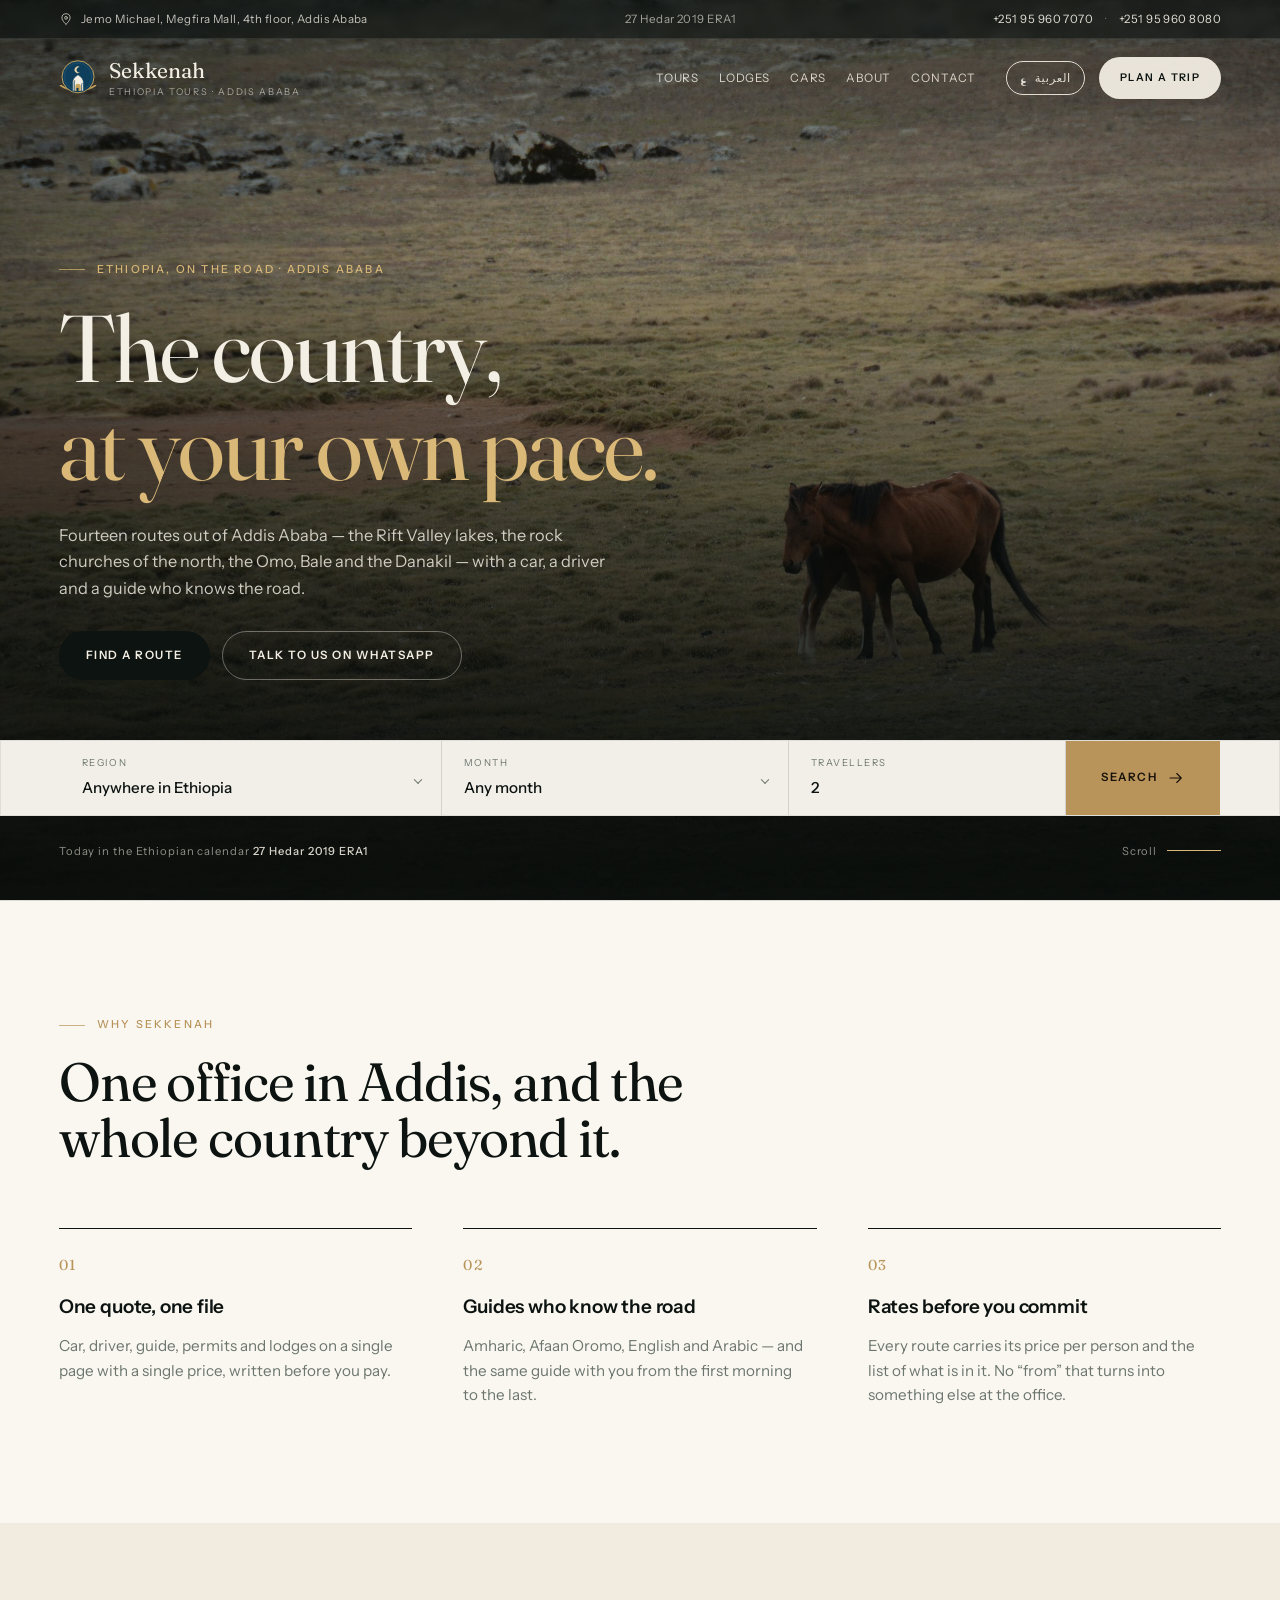
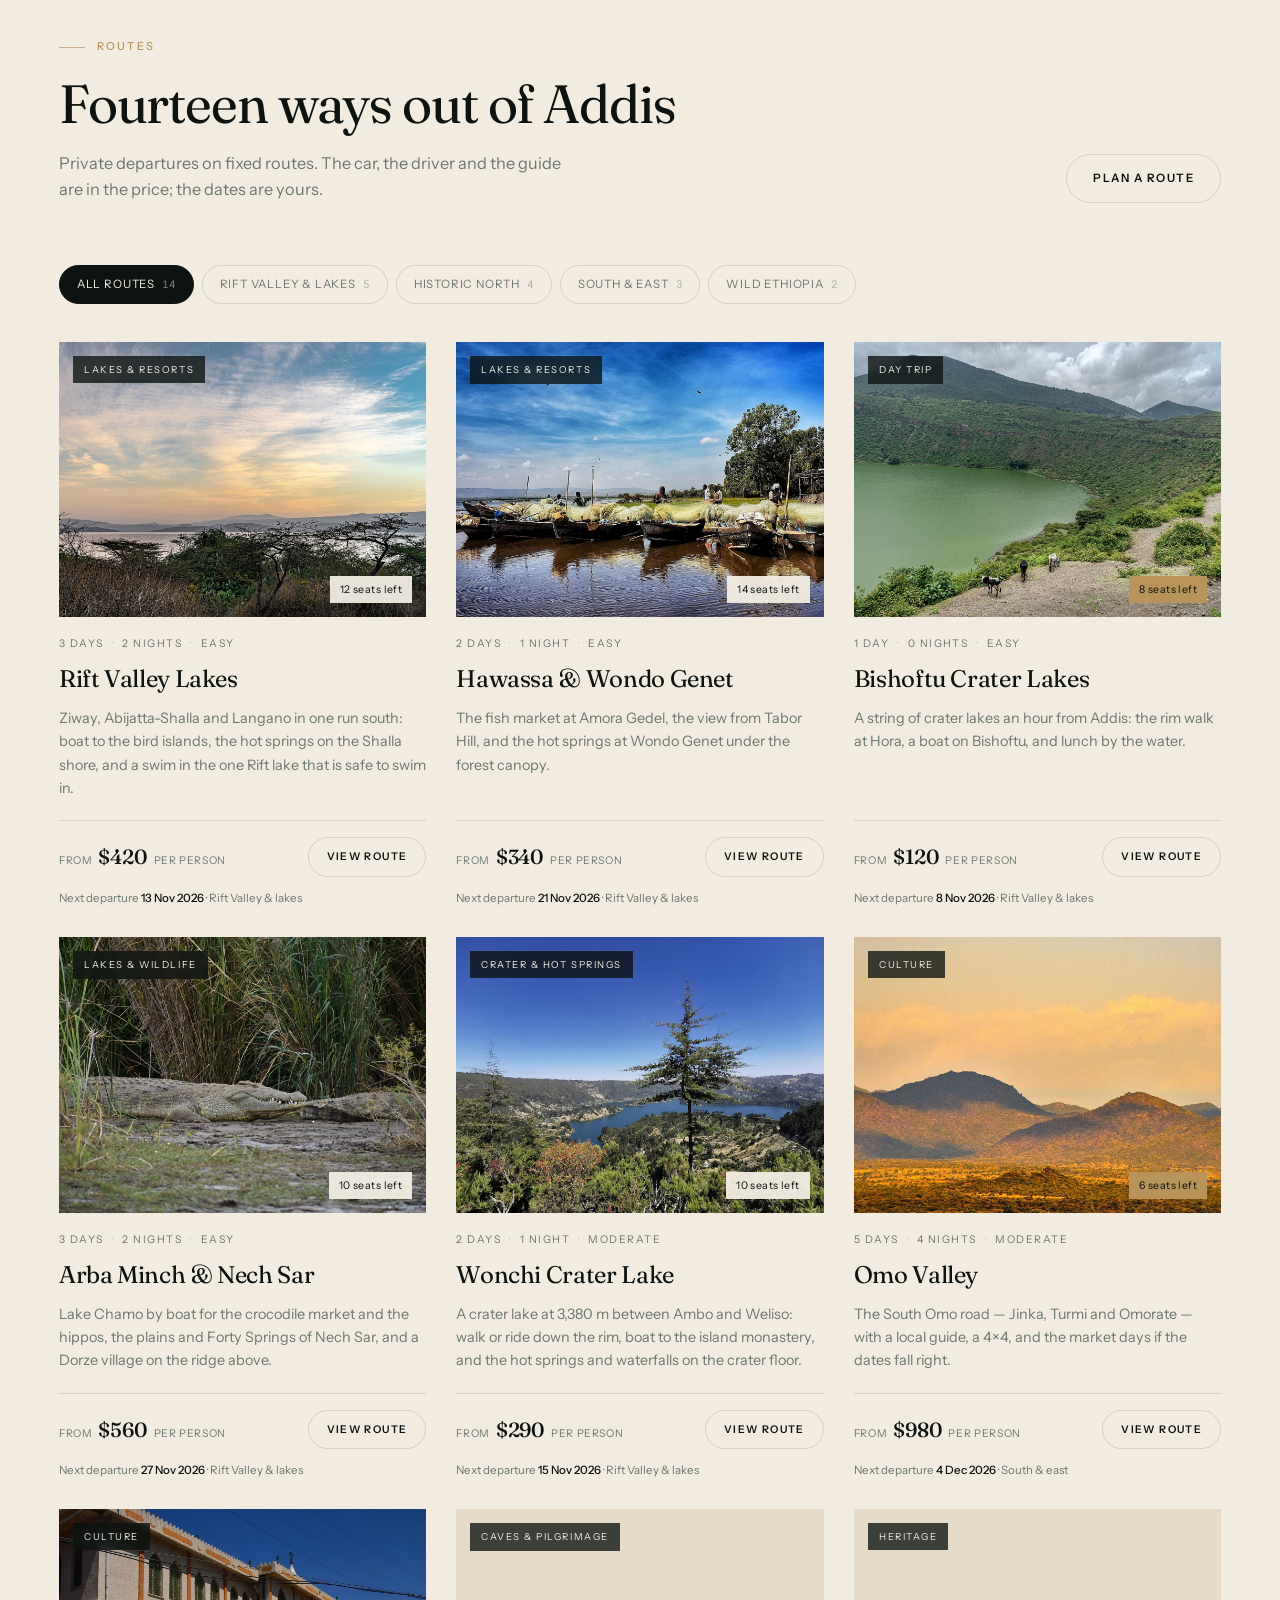
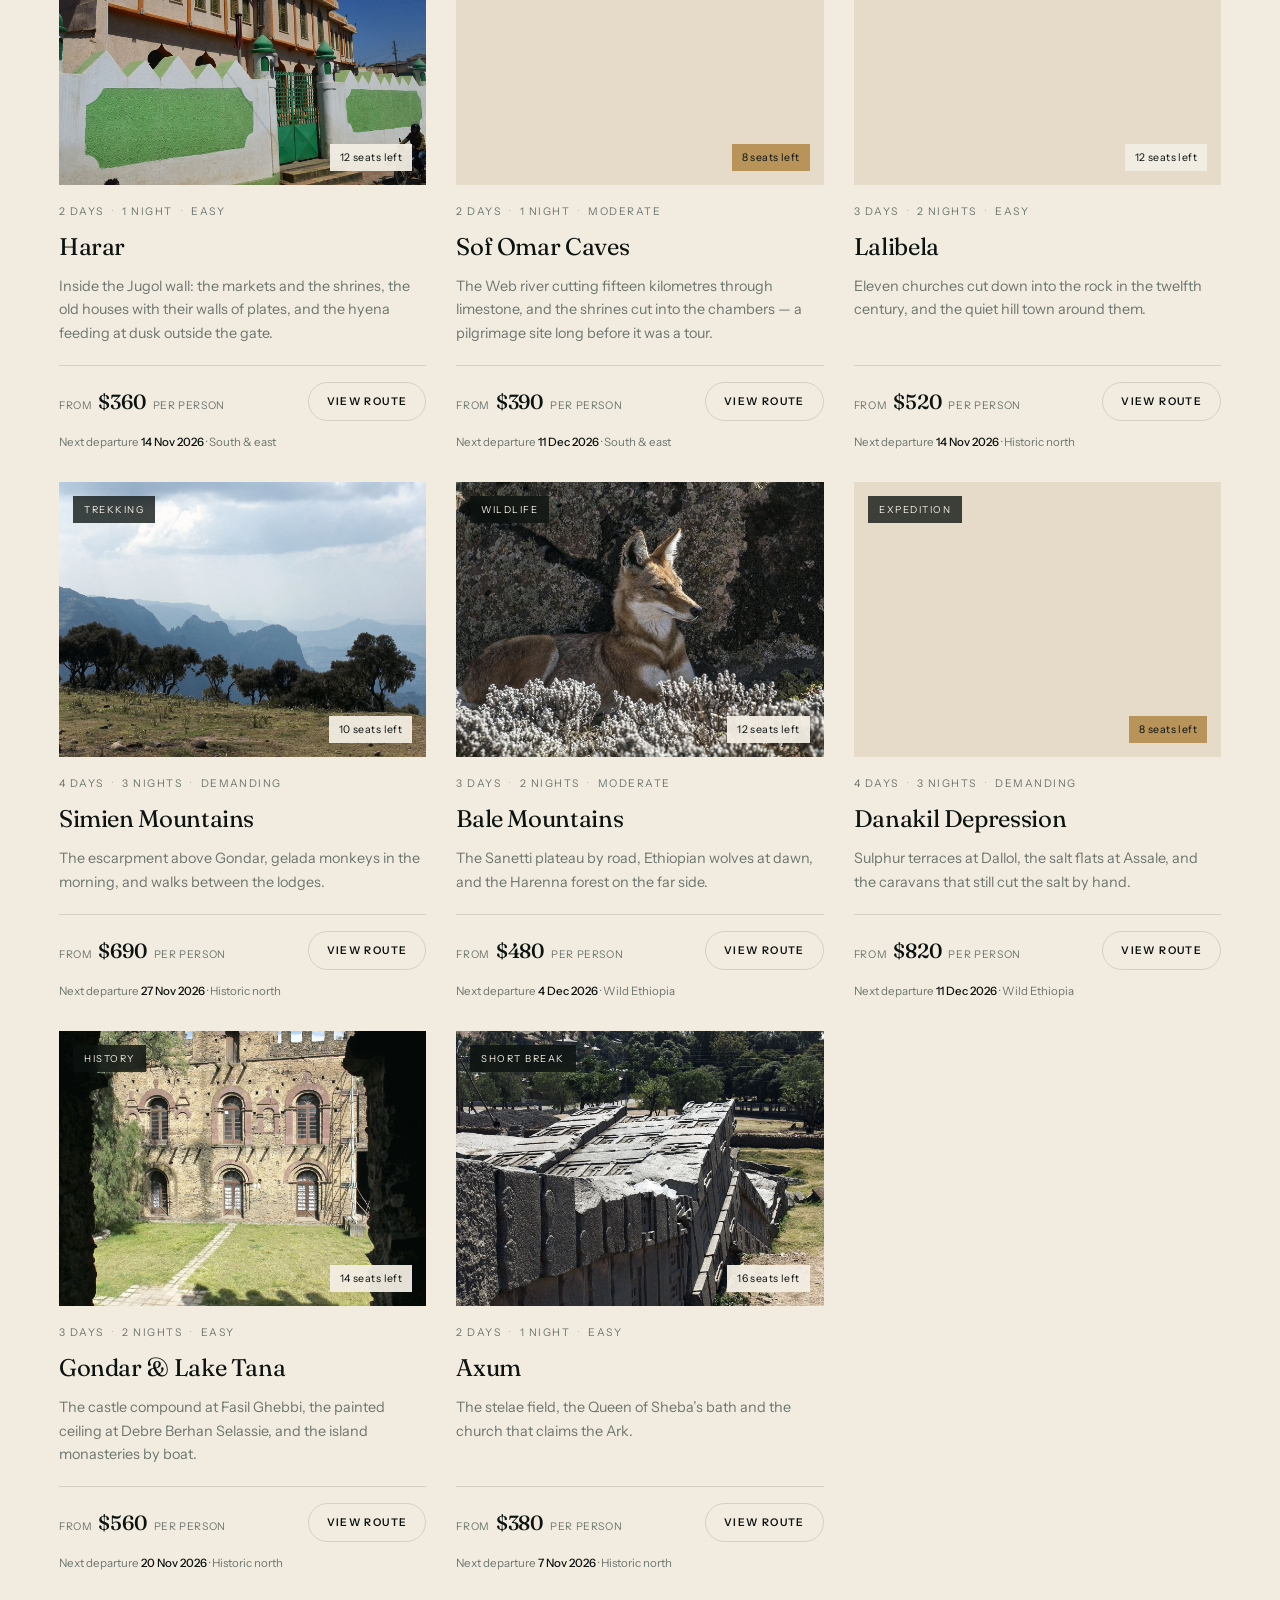
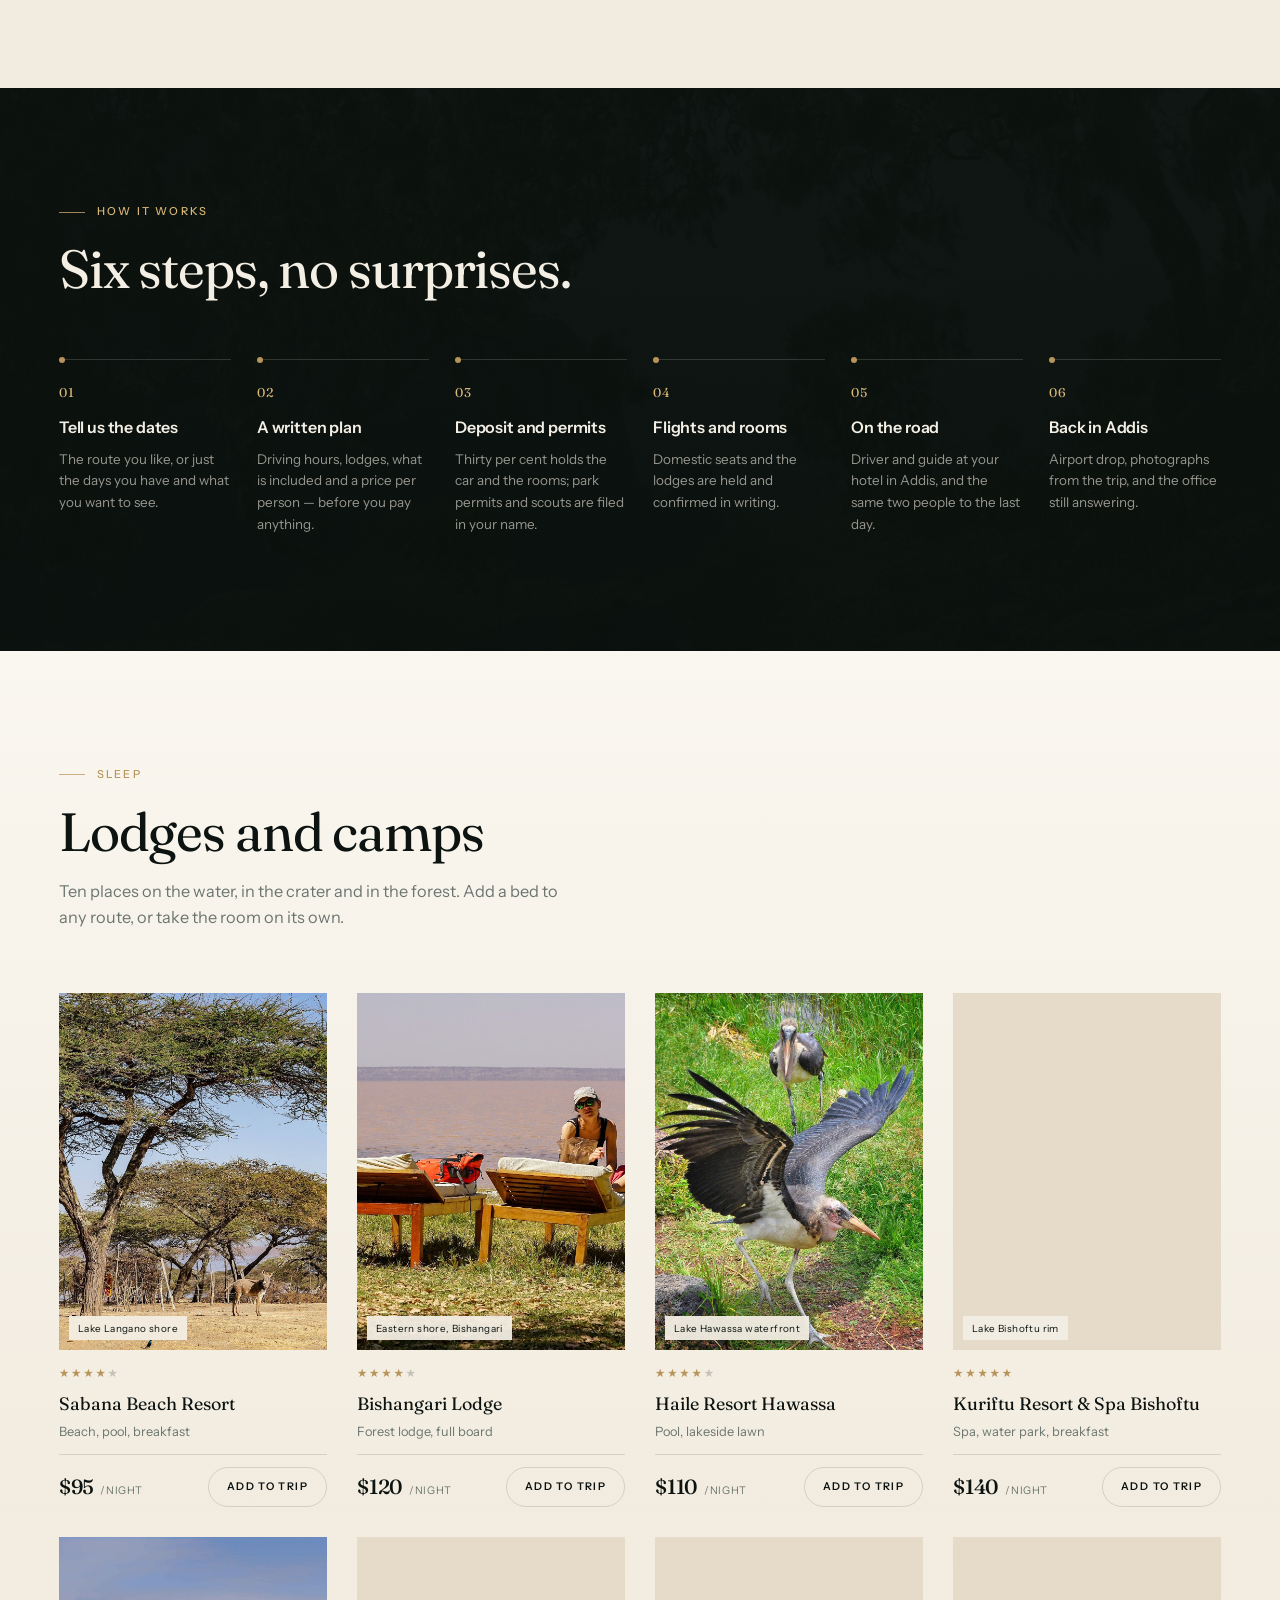
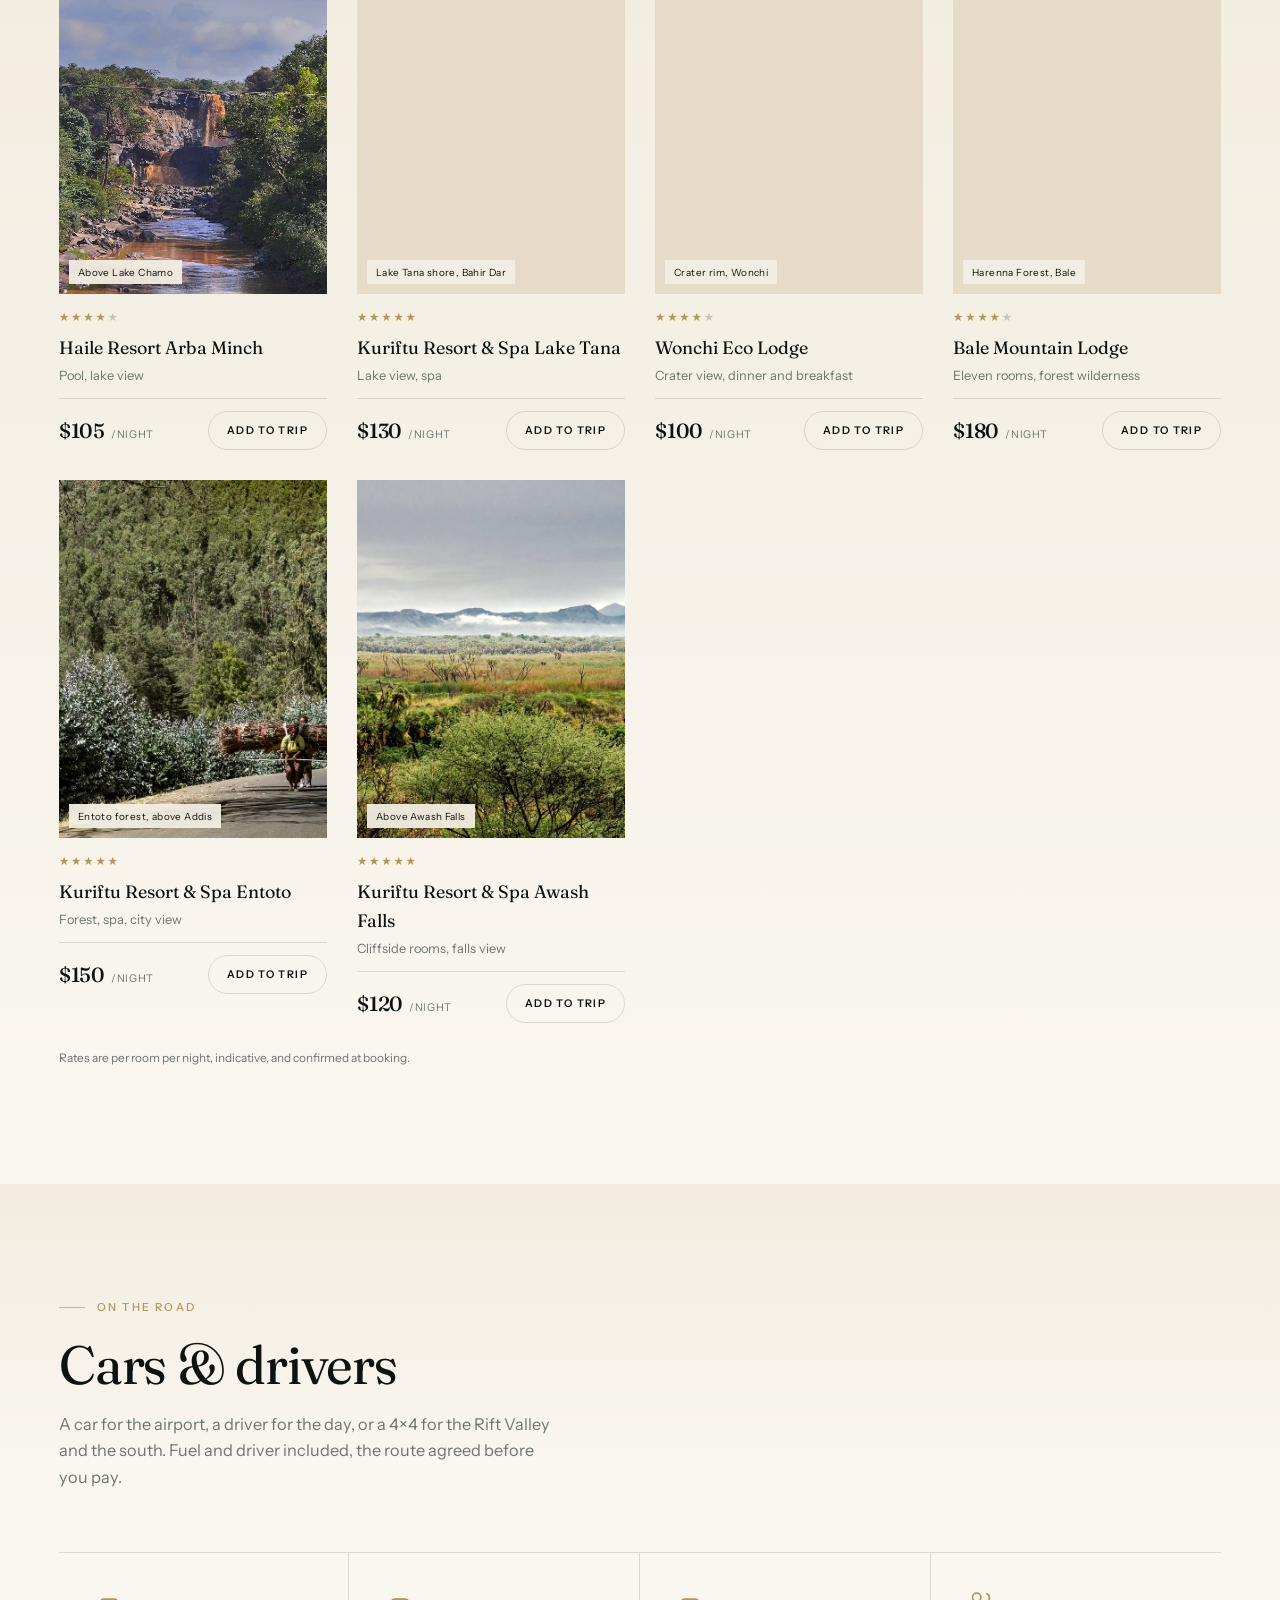
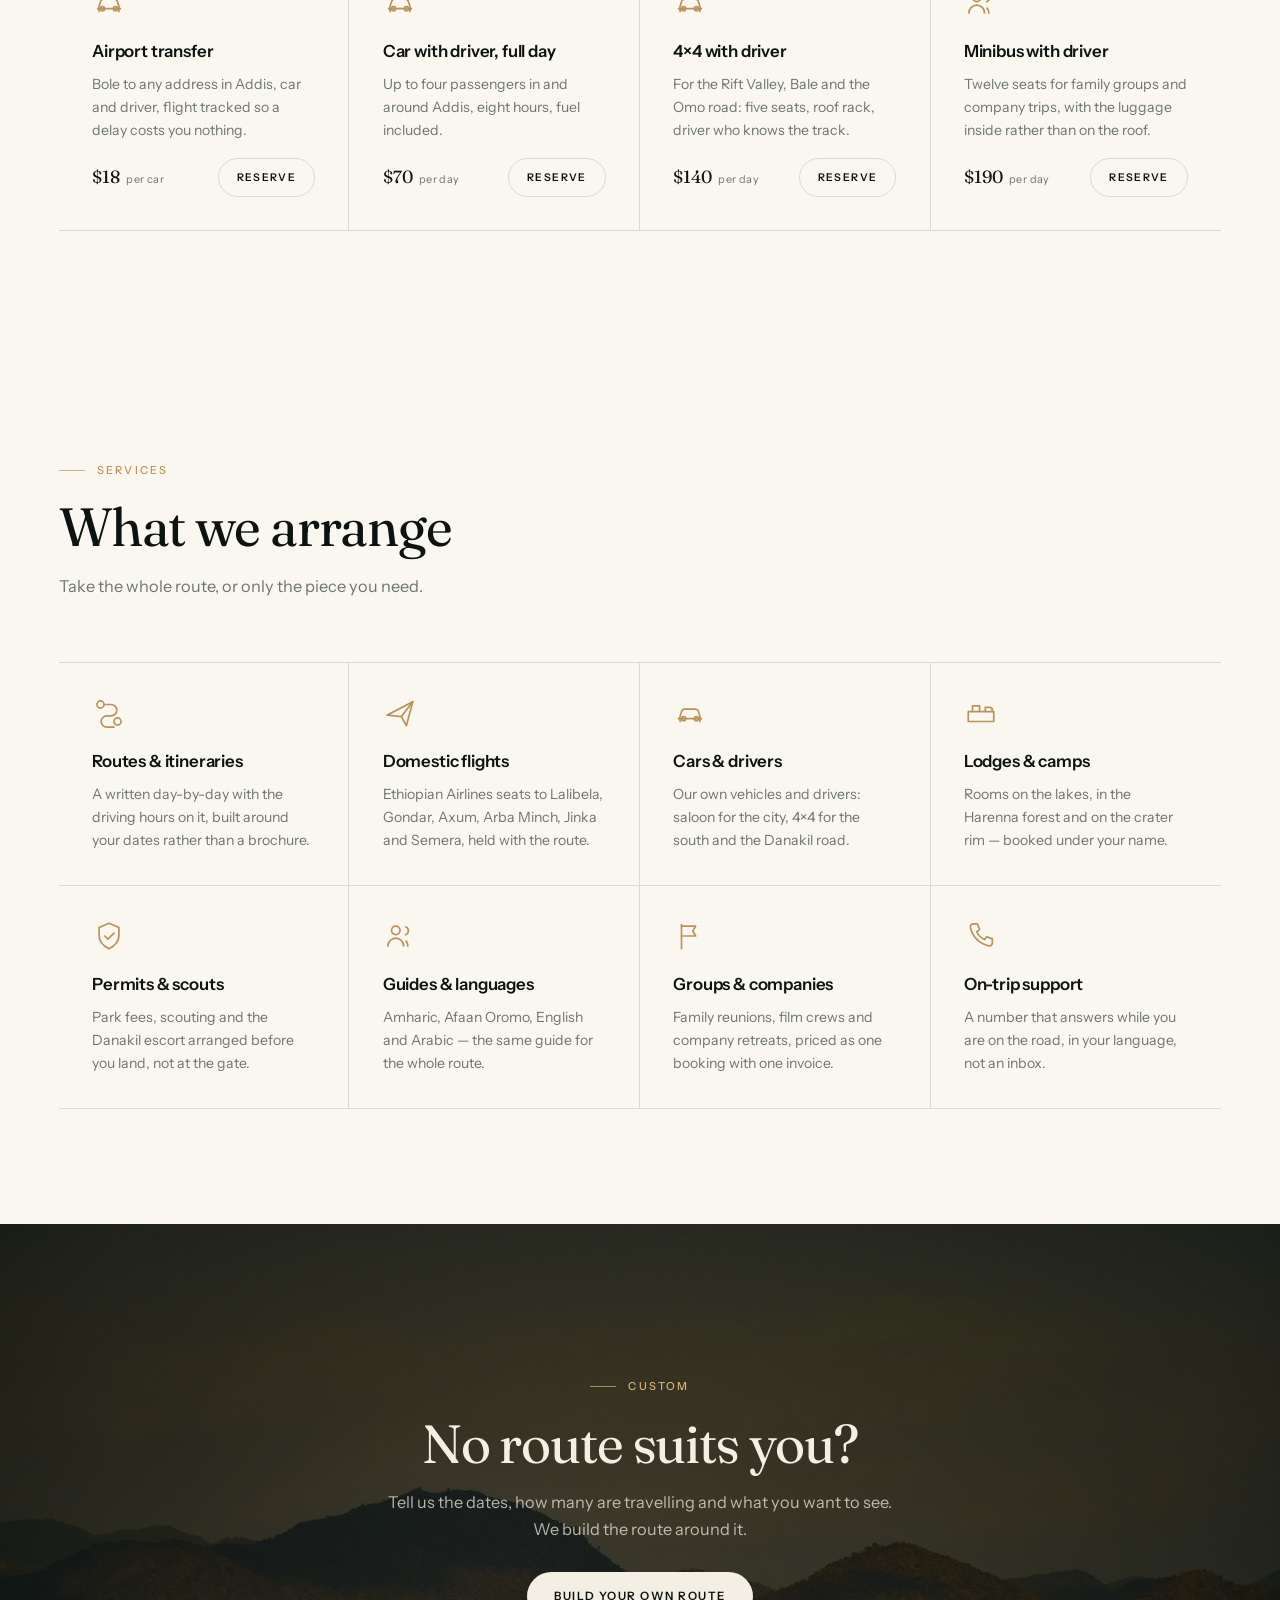
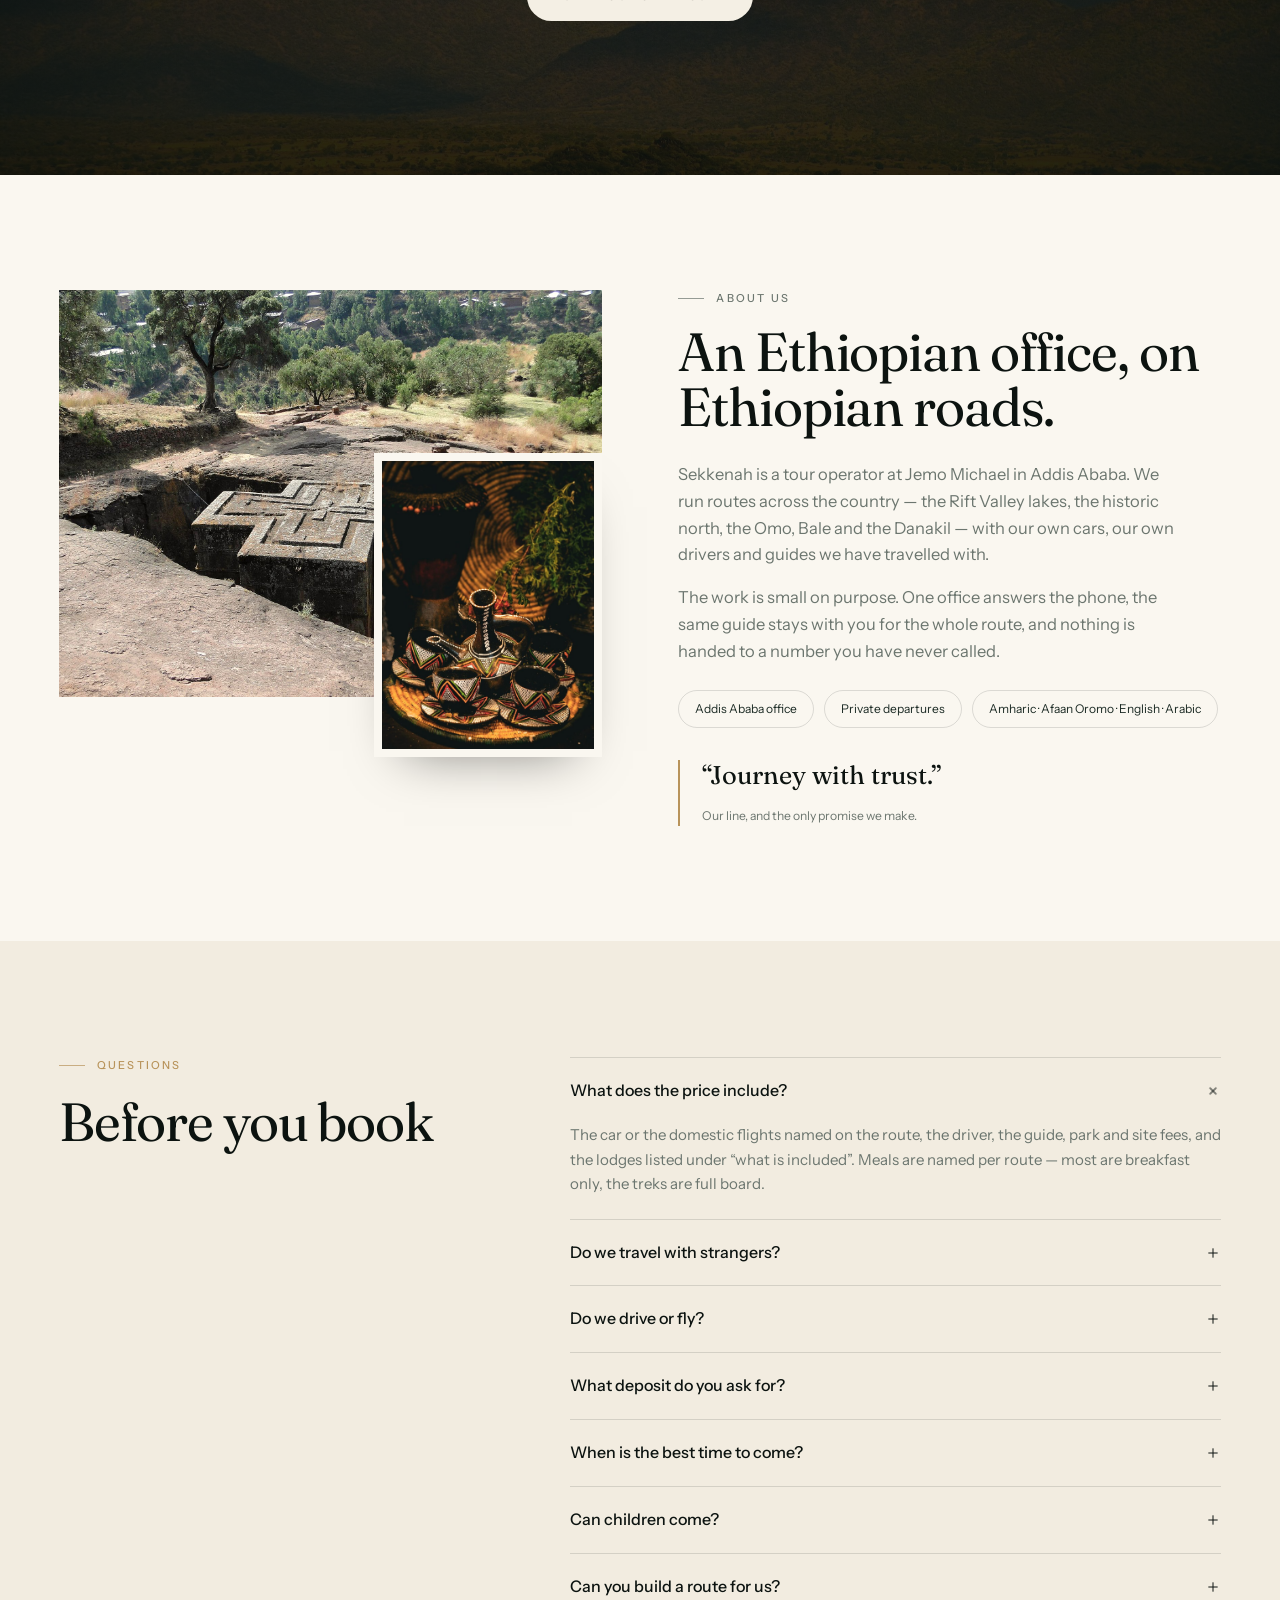
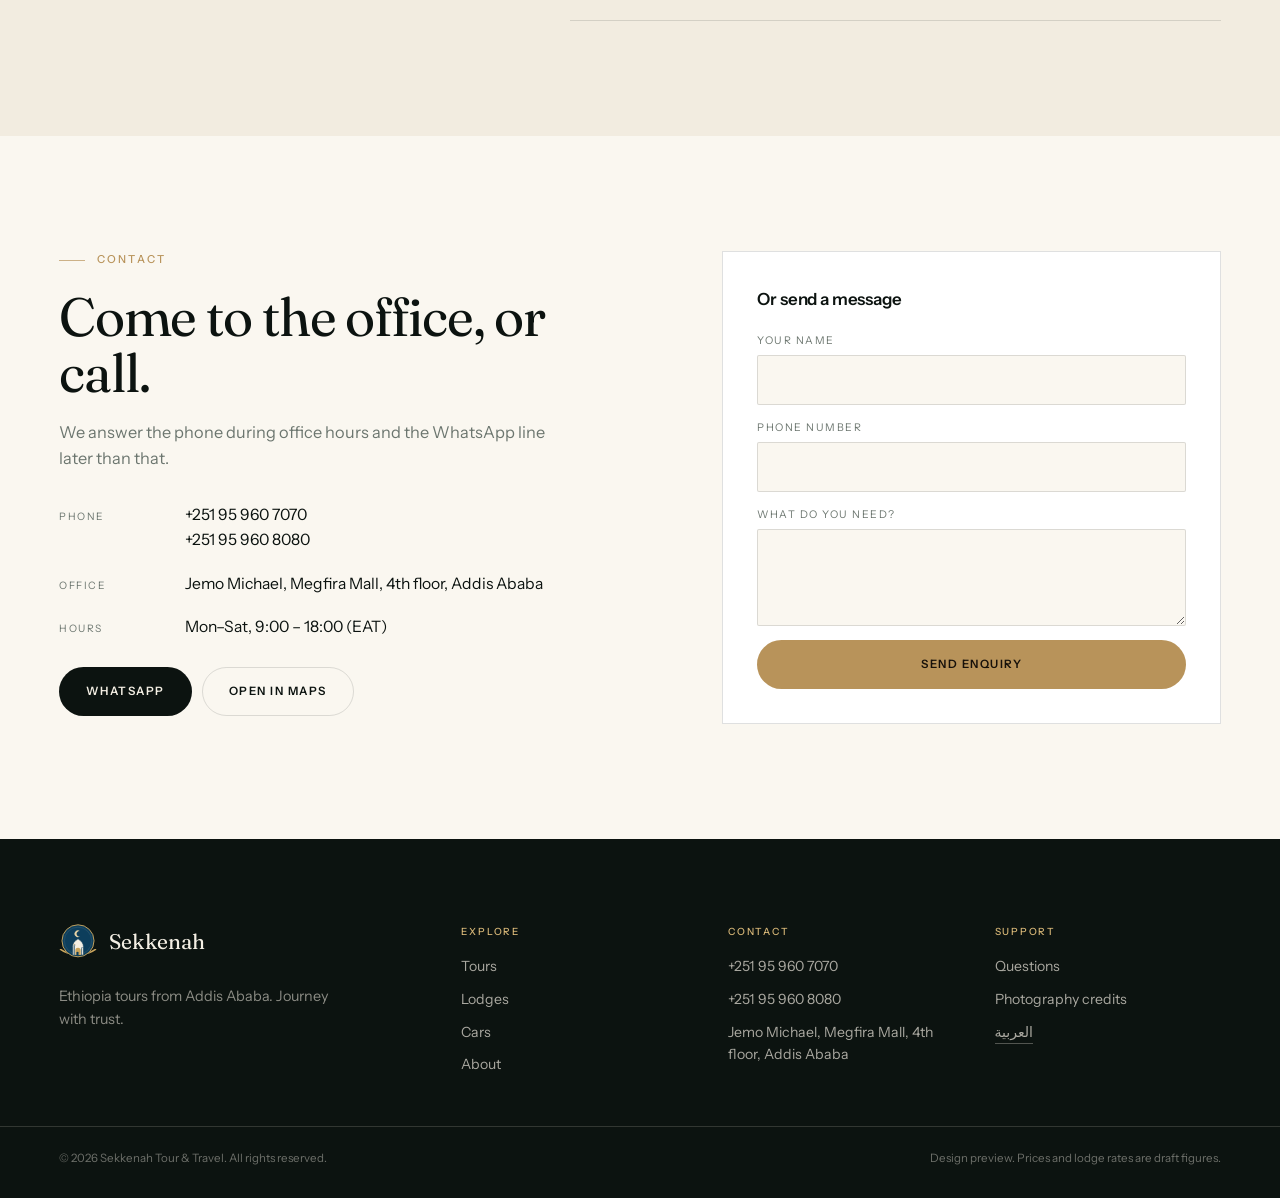
==== commit 63425a9f: "Give every route and lodge a story, pictures and its own page, and sell a room on its own. Tours now" ====
--- a/index.html
+++ b/index.html
@@ -201,7 +201,7 @@
         <div>
           <p class="eyebrow reveal" data-i18n="stays.kicker">Sleep</p>
           <h2 class="h2 reveal" data-i18n="stays.title">Lodges and camps</h2>
-          <p class="lede reveal" data-i18n="stays.sub">Eight places on the water, in the crater and in the forest. Add a bed to any route, or take the room on its own.</p>
+          <p class="lede reveal" data-i18n="stays.sub">Ten places on the water, in the crater and in the forest. Add a bed to any route, or take the room on its own.</p>
         </div>
       </div>
       <div class="grid grid--stays" id="stayGrid"></div>
--- a/assets/css/site.css
+++ b/assets/css/site.css
@@ -398,7 +398,12 @@
 .lodges { background: linear-gradient(180deg, var(--paper), #f2ece0 40%, var(--paper)); }
 
 .stay { display: flex; flex-direction: column; }
-.stay__media { position: relative; overflow: hidden; aspect-ratio: 3 / 4; background: var(--sand); }
+.stay__media {
+  display: block; inline-size: 100%; padding: 0; border: 0; text-align: start;
+  position: relative; overflow: hidden; aspect-ratio: 3 / 4; background: var(--sand); cursor: pointer;
+}
+.stay__open { font: inherit; color: inherit; text-align: start; padding: 0; transition: color 240ms var(--ease); }
+.stay__open:hover { color: var(--brass); }
 .stay__media img { inline-size: 100%; block-size: 100%; object-fit: cover; transition: transform 1200ms var(--ease); }
 .stay:hover .stay__media img { transform: scale(1.05); }
 .stay__area {
@@ -574,6 +579,17 @@
 .drawer__facts dt { color: var(--muted); }
 .drawer__note { font-size: 0.74rem; color: var(--muted); margin-block: 16px 0; }
 .drawer__cta { inline-size: 100%; margin-block-start: 22px; }
+.drawer__p { font-size: 0.94rem; color: var(--ink-3); margin-block-end: 12px; }
+.drawer__actions { display: grid; gap: 10px; margin-block-start: 22px; }
+.drawer__actions .drawer__cta { margin-block-start: 0; }
+.drawer__actions .is-added { background: var(--ink); color: var(--bone); border-color: var(--ink); }
+
+/* Gallery frames in the drawer: two per row, fixed 3:2 so a dozen photographers' crops
+   do not turn the panel into a scrapbook page. */
+.gal { display: grid; grid-template-columns: repeat(2, 1fr); gap: 10px; margin-block-start: 22px; }
+.gal__fig { aspect-ratio: 3 / 2; overflow: hidden; background: var(--sand); margin: 0; }
+.gal__fig img { inline-size: 100%; block-size: 100%; object-fit: cover; transition: transform 900ms var(--ease); }
+.gal__fig:hover img { transform: scale(1.04); }
 
 .x { inline-size: 34px; block-size: 34px; display: inline-grid; place-items: center; border-radius: 50%; transition: background 240ms; }
 .x:hover { background: rgba(12, 19, 16, 0.06); }
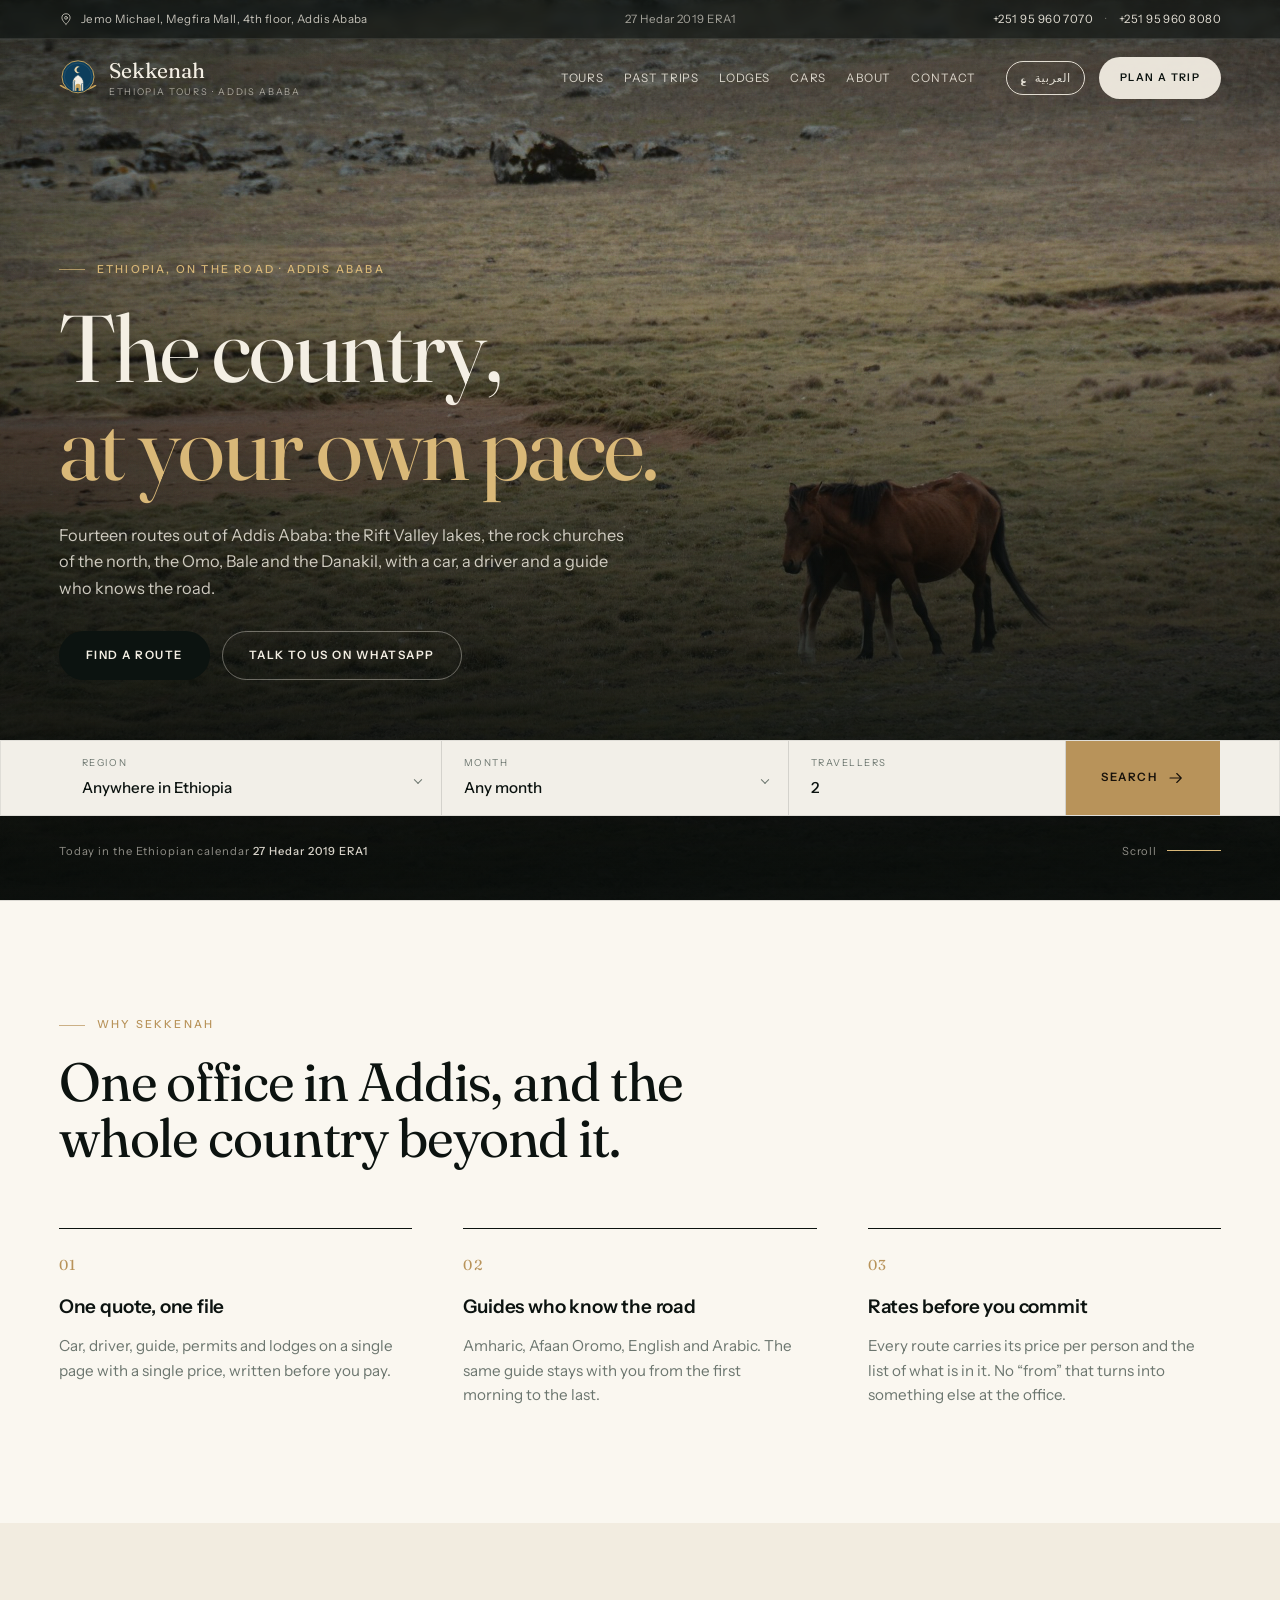
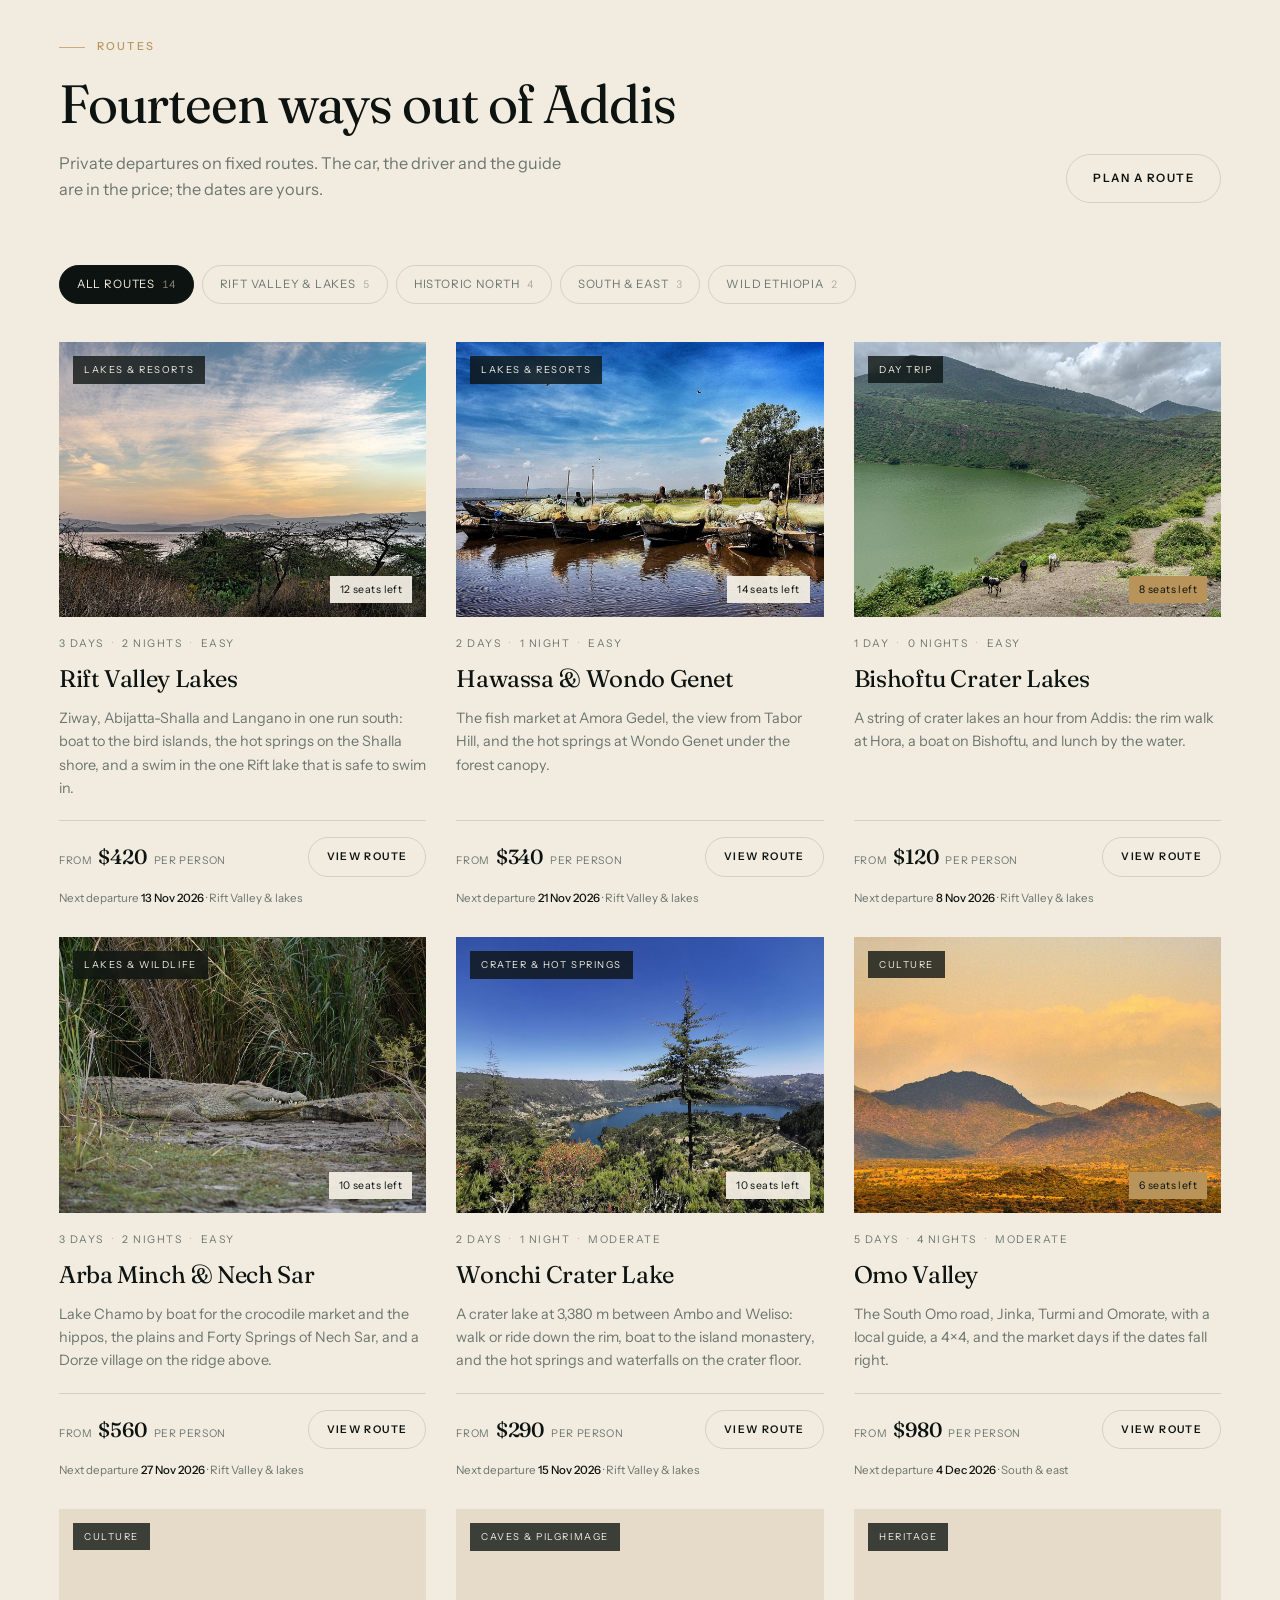
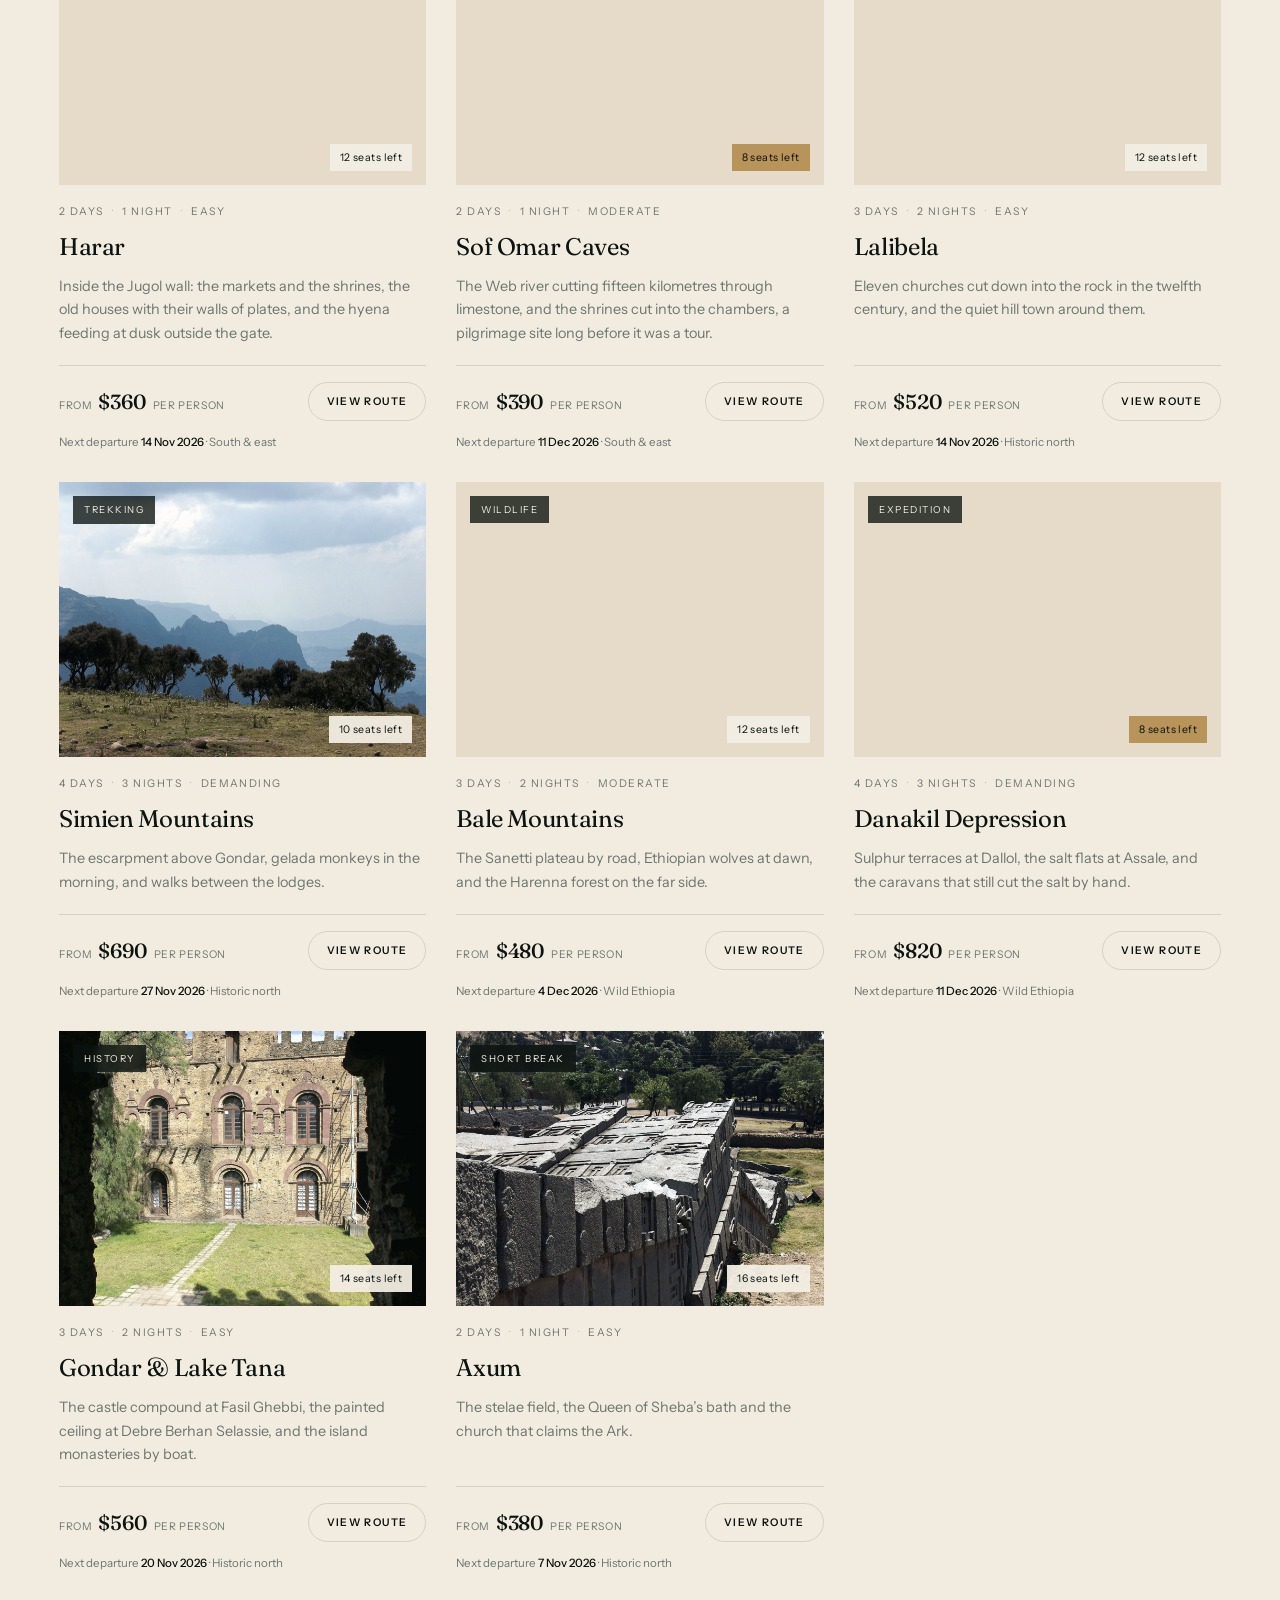
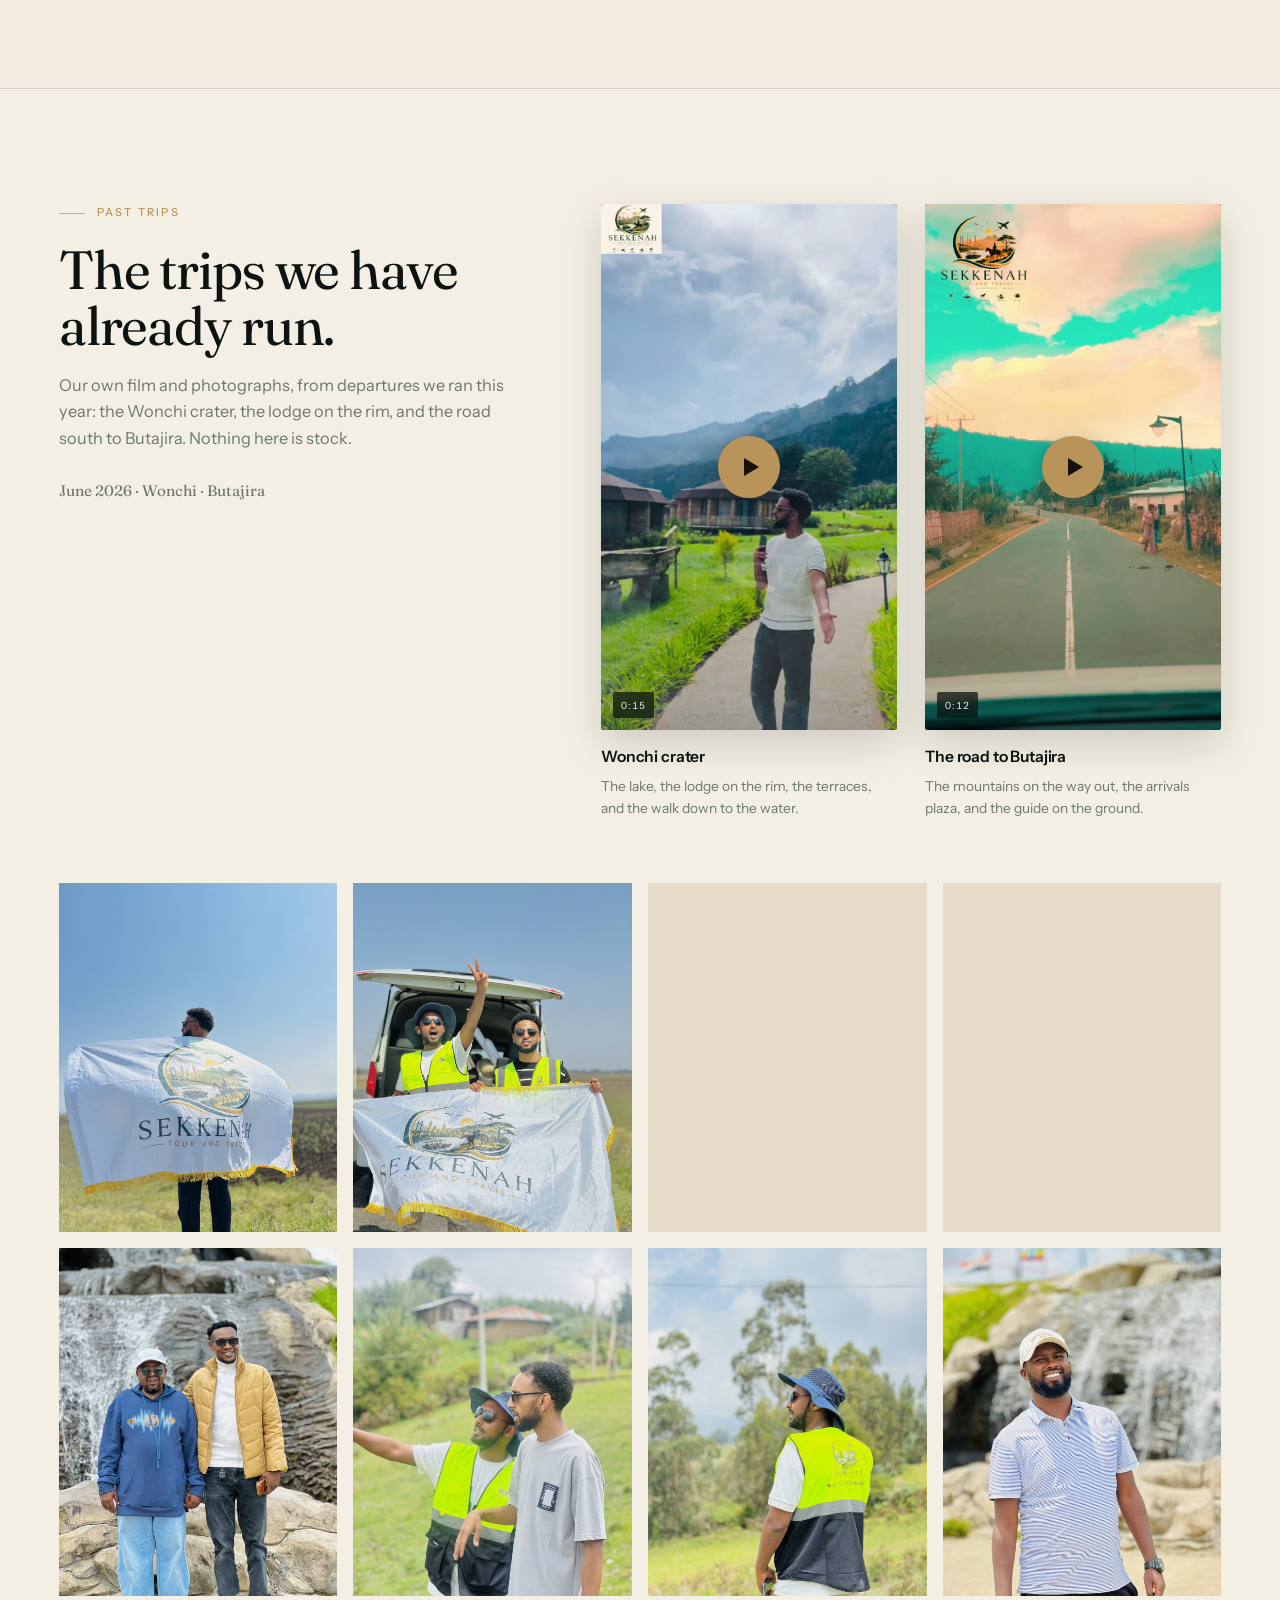
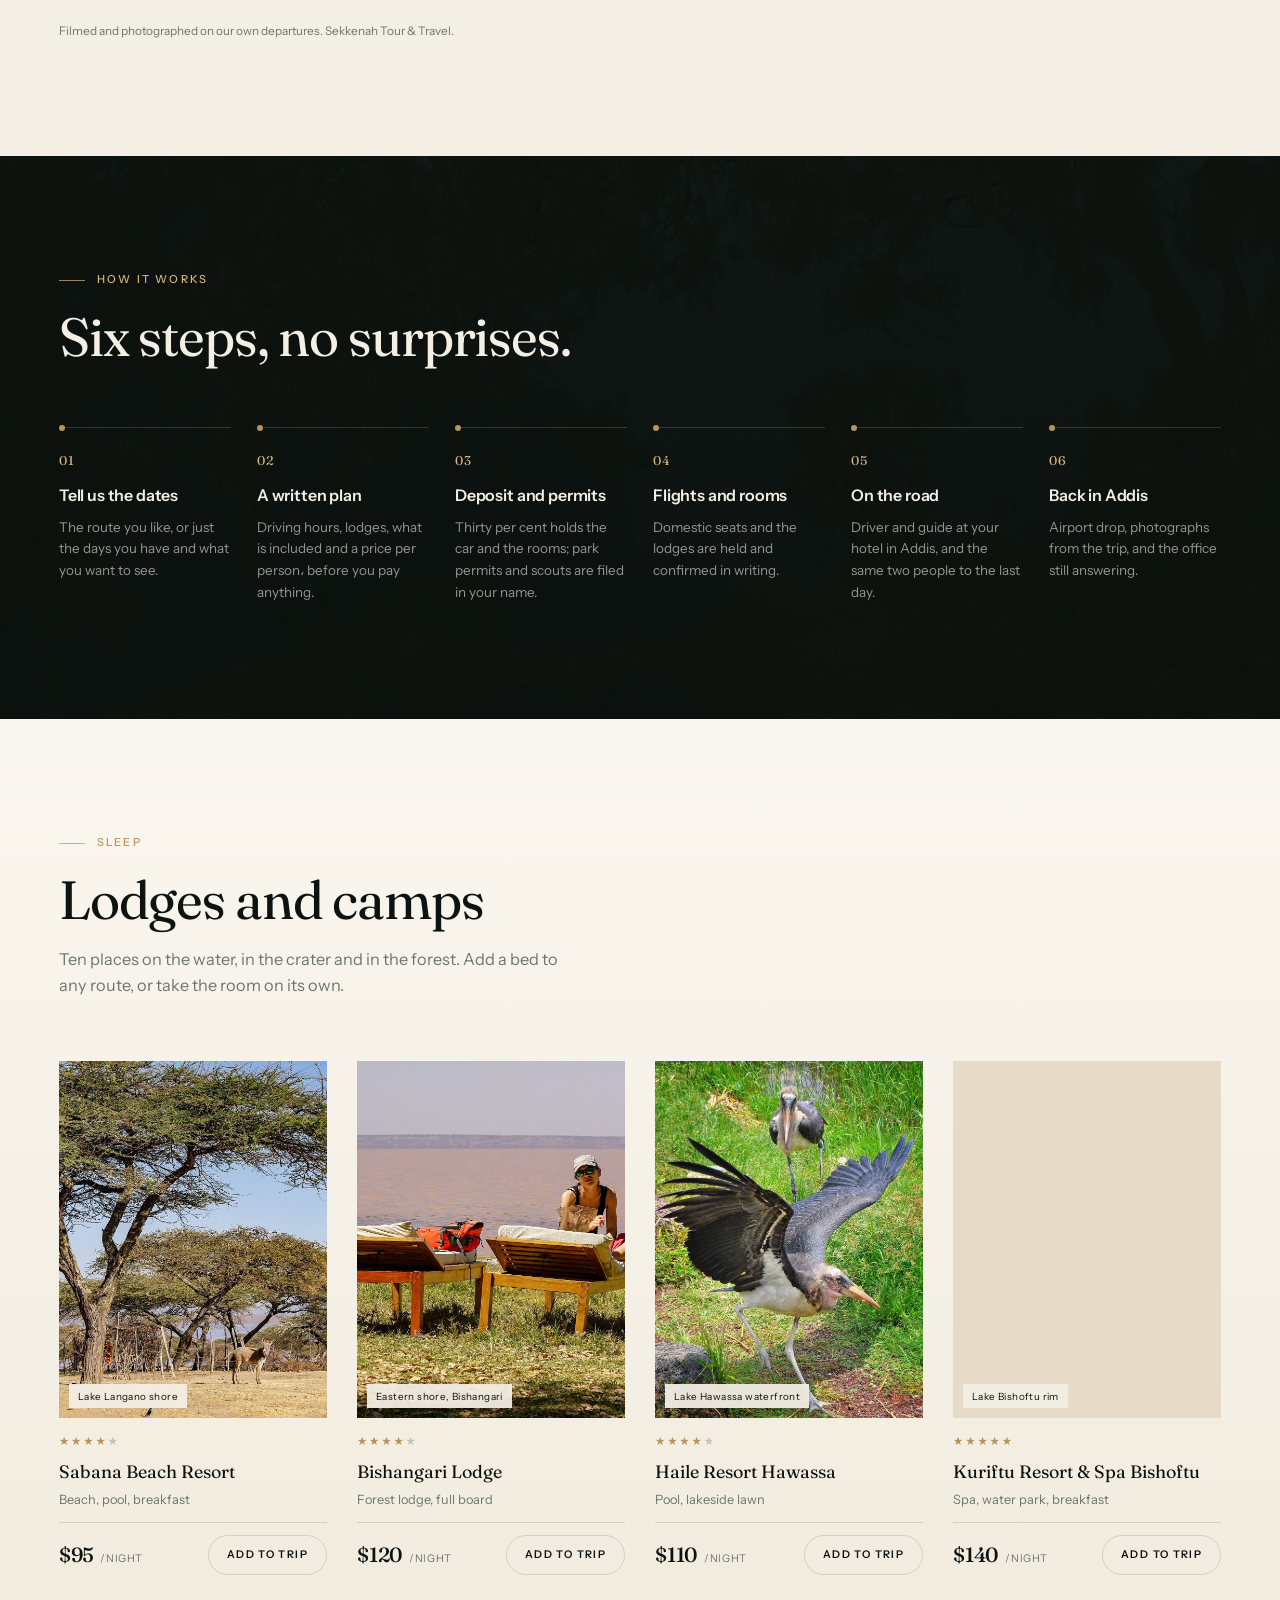
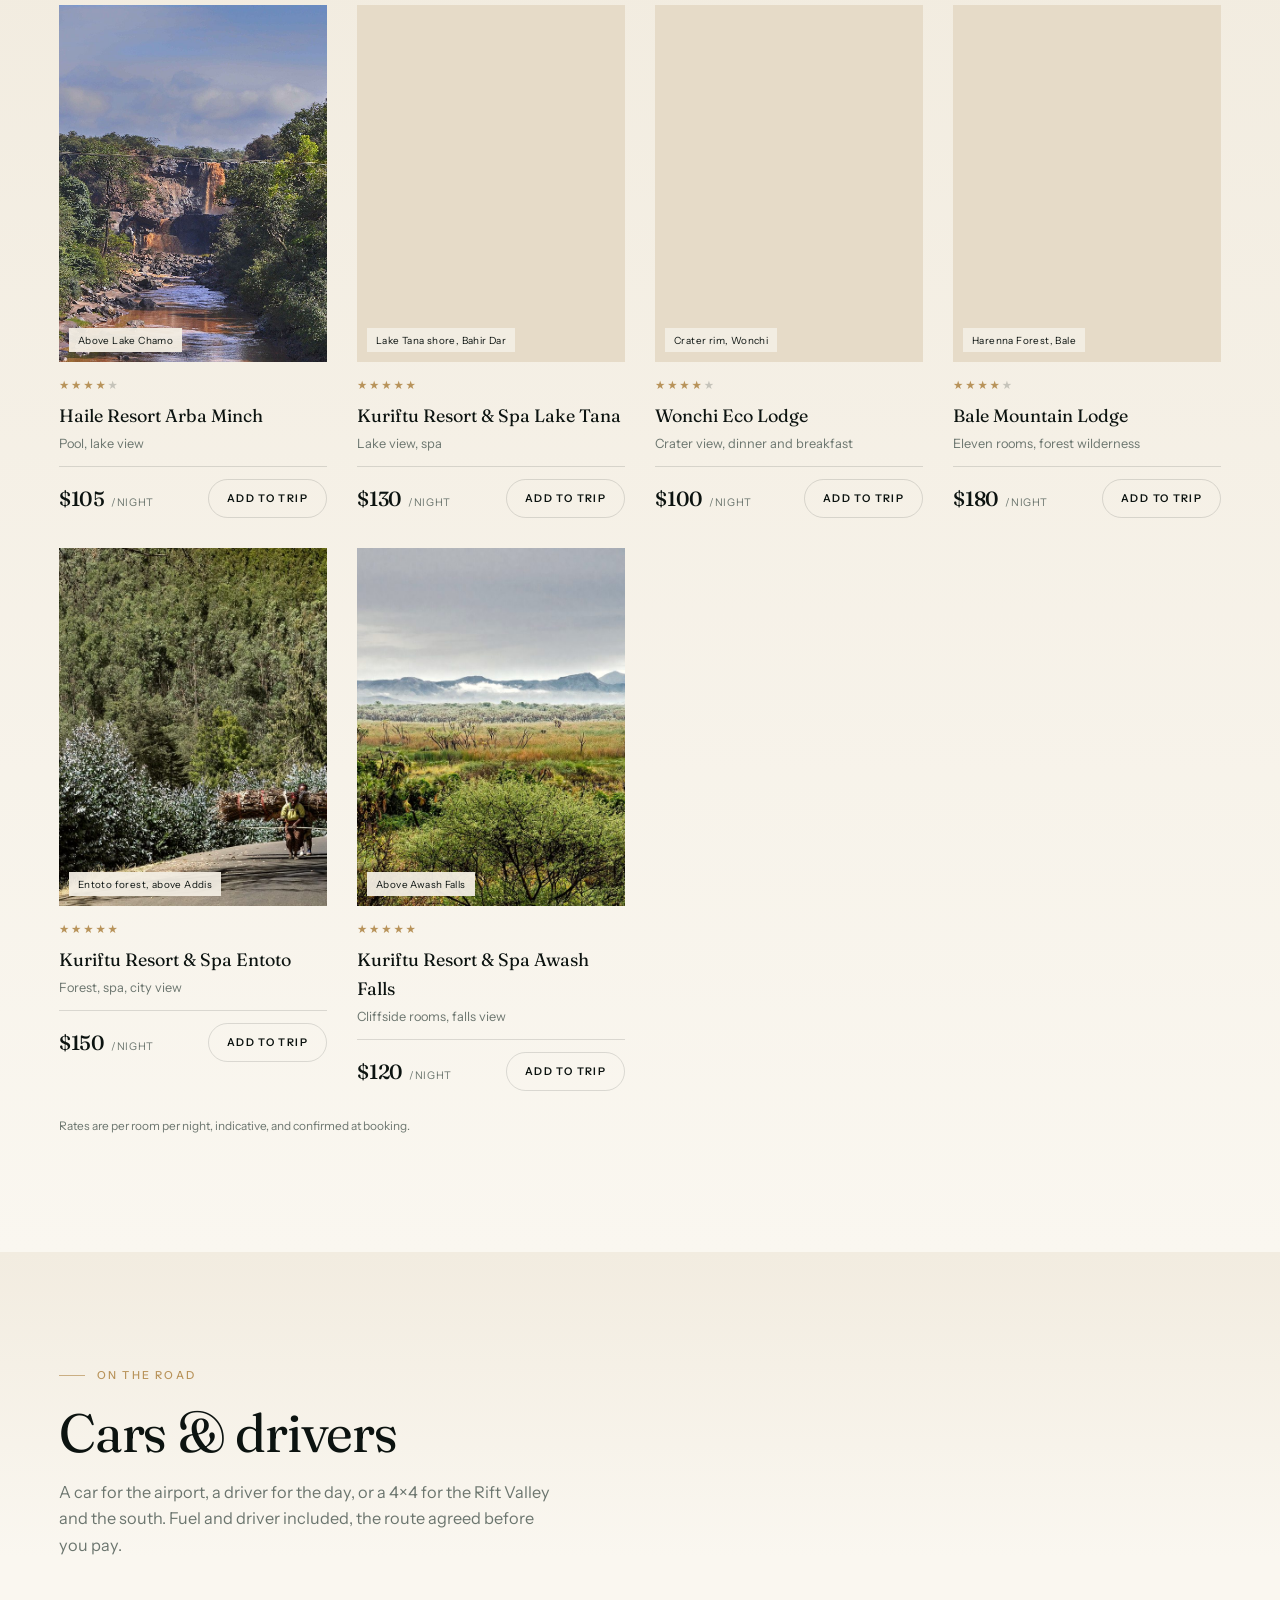
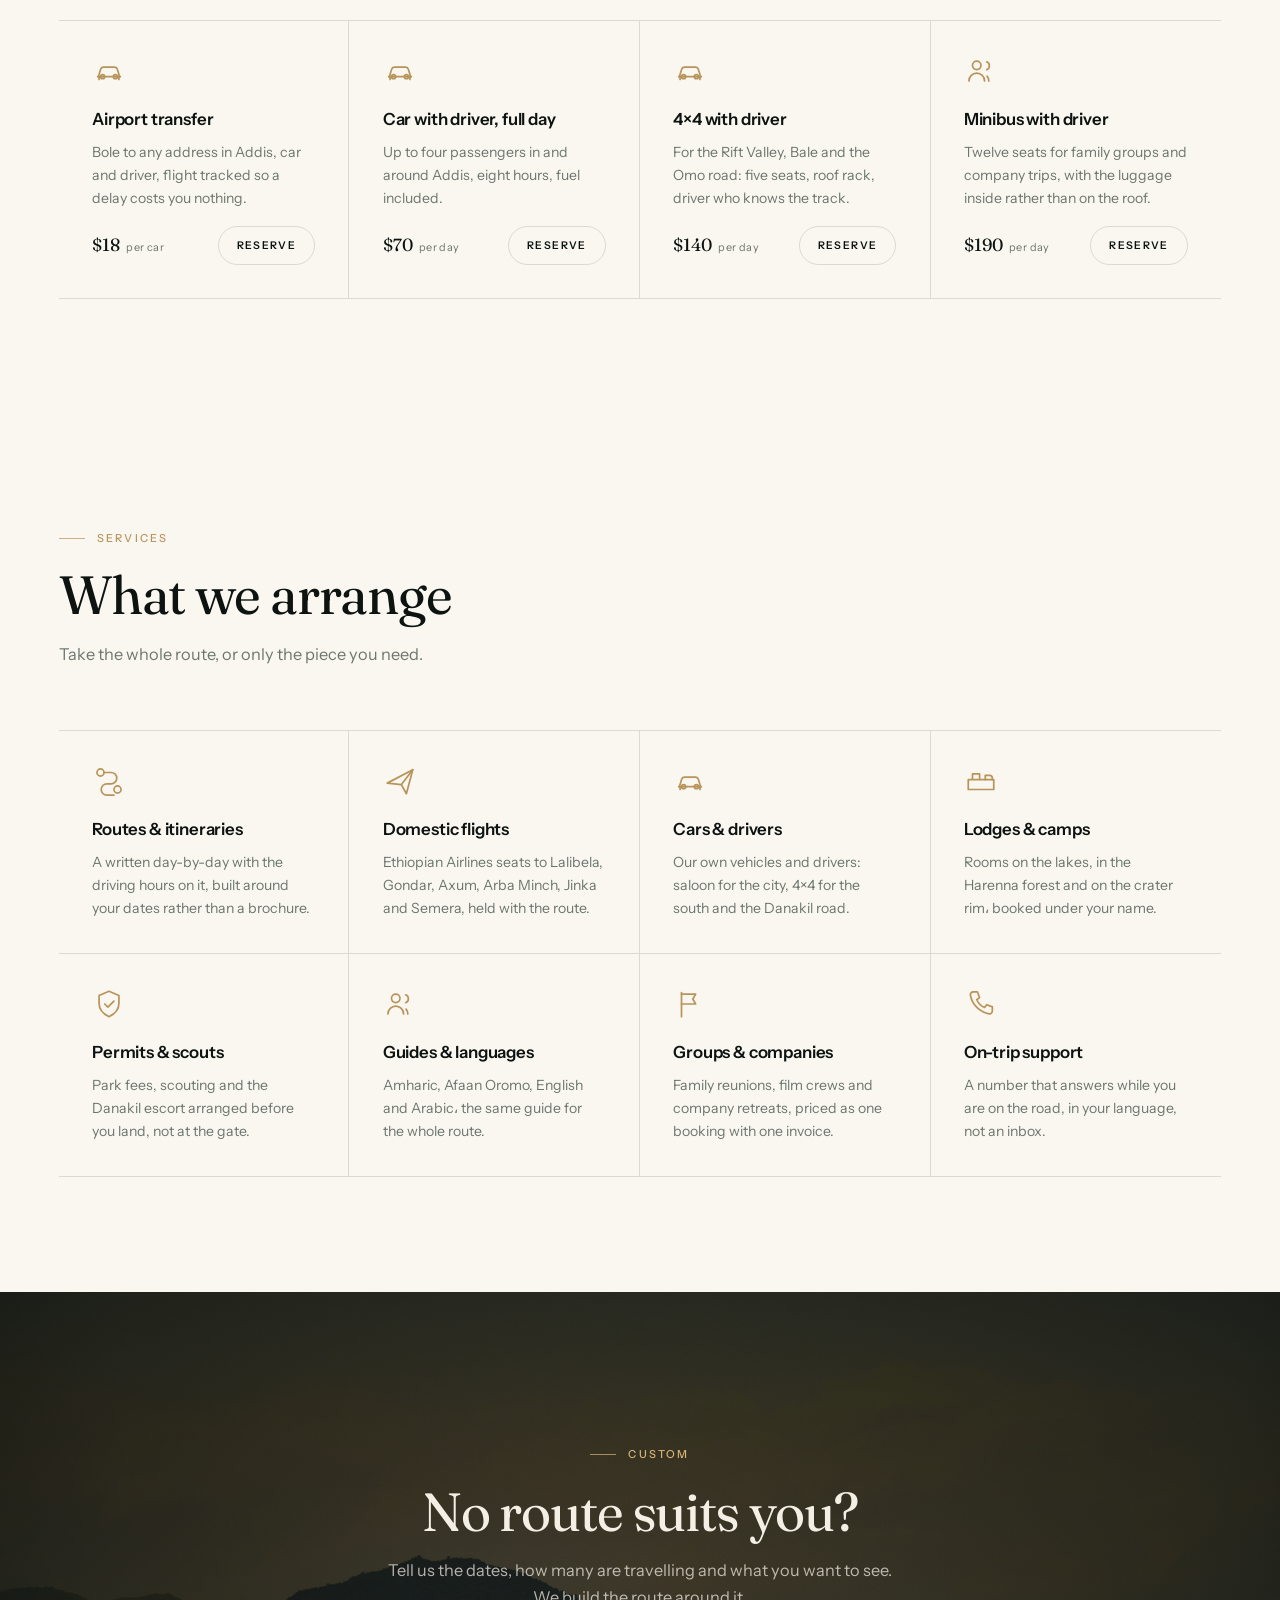
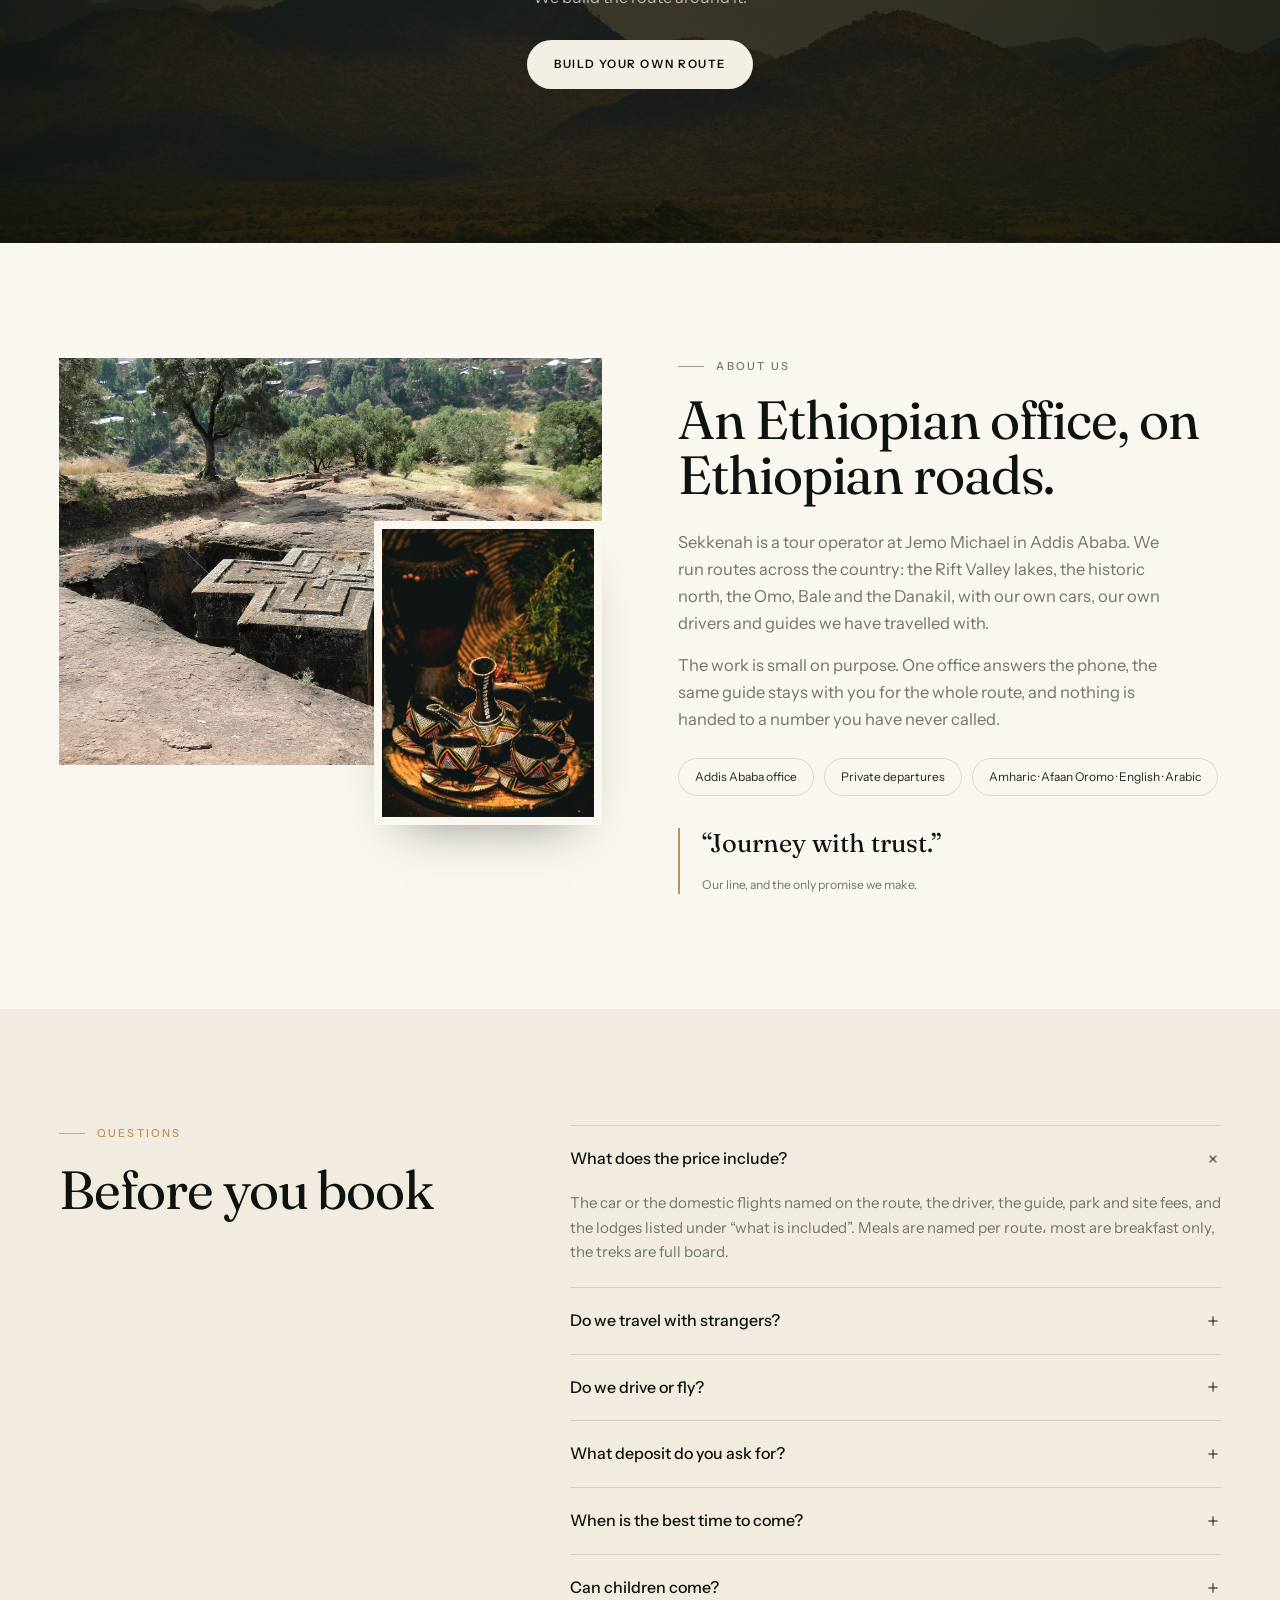
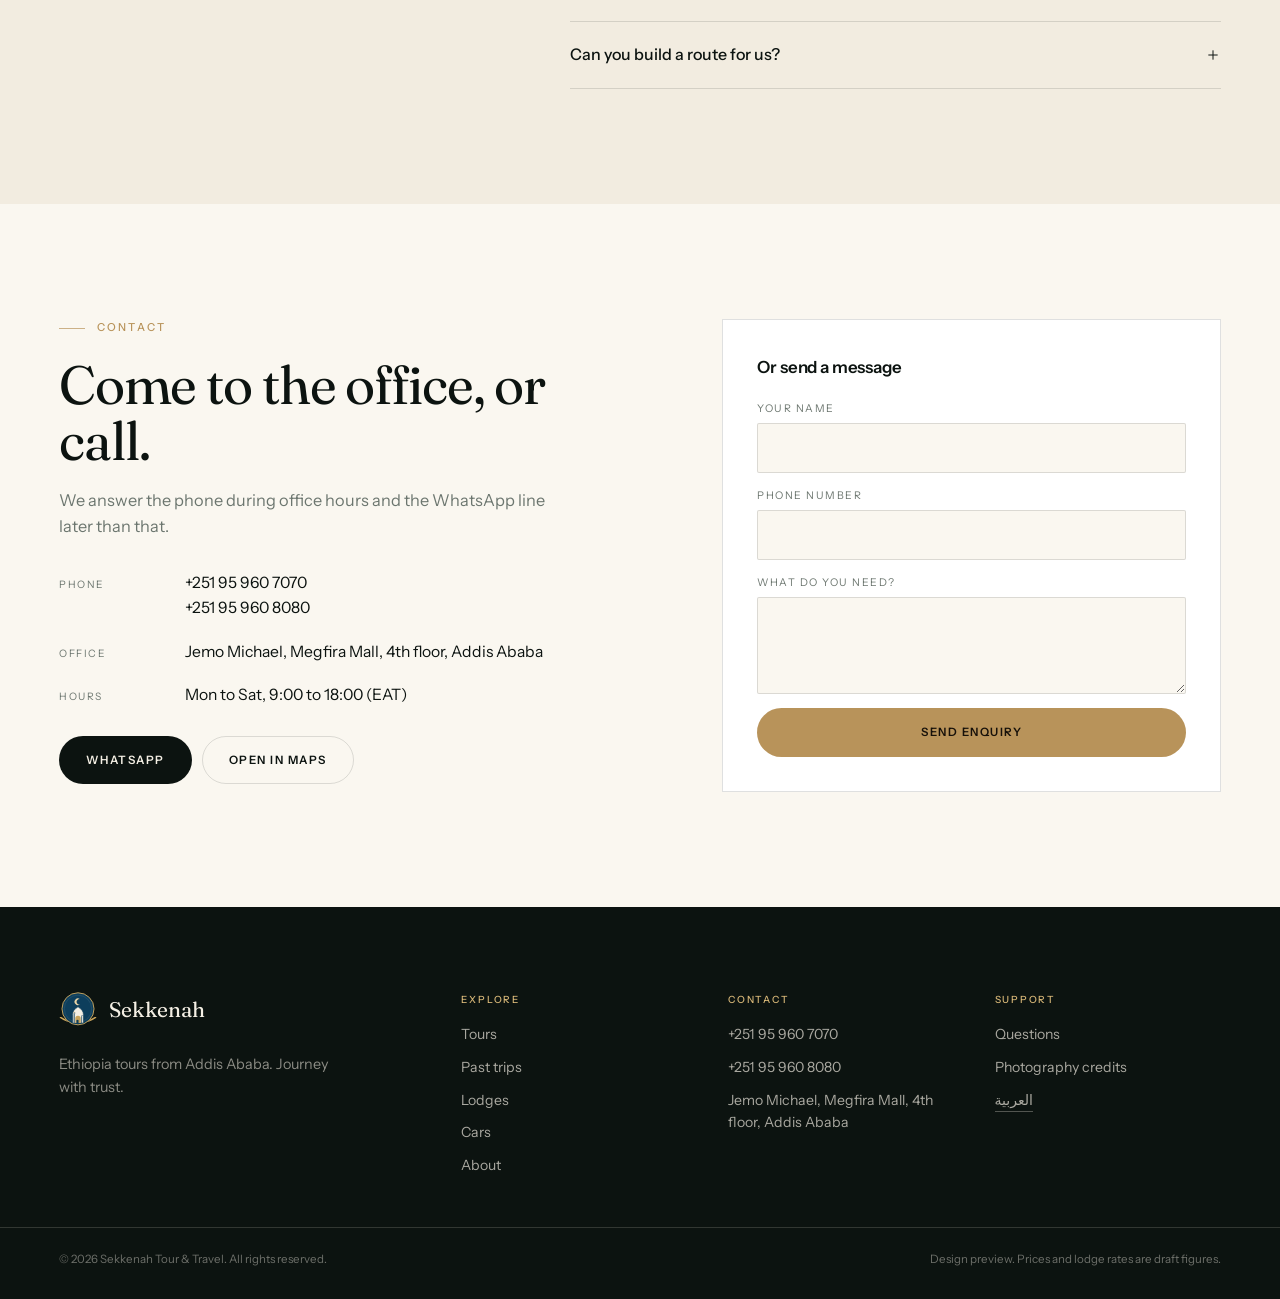
==== commit a6d7b686: "Ship the finished tours site: real logo, route and lodge photography, story-led pages Replace the Um" ====
--- a/index.html
+++ b/index.html
@@ -3,14 +3,20 @@
 <head>
 <meta charset="utf-8">
 <meta name="viewport" content="width=device-width, initial-scale=1, viewport-fit=cover">
-<title>Sekkenah — Ethiopia tours from Addis Ababa</title>
-<meta name="description" content="Guided tours across Ethiopia from Addis Ababa: the Rift Valley lakes, Lalibela and the historic north, the Omo valley, Bale and the Danakil — with a car, a driver and a guide.">
+<title>Sekkenah: Ethiopia tours from Addis Ababa</title>
+<meta name="description" content="Guided tours across Ethiopia from Addis Ababa: the Rift Valley lakes, Lalibela and the historic north, the Omo valley, Bale and the Danakil, with a car, a driver and a guide.">
 <meta name="theme-color" content="#0d1512">
+<!-- Empty until the booking API is deployed; then put its URL here. -->
+<meta name="sekkenah-api" content="">
 <link rel="icon" href="assets/img/mark.svg" type="image/svg+xml">
 <meta property="og:type" content="website">
-<meta property="og:title" content="Sekkenah — Ethiopia tours from Addis Ababa">
+<meta property="og:title" content="Sekkenah: Ethiopia tours from Addis Ababa">
 <meta property="og:description" content="Fourteen routes out of Addis Ababa, with a car, a driver and a guide who knows the road.">
-<meta property="og:image" content="assets/img/hero-plateau.jpg">
+<!-- Absolute URLs: a relative og:image is ignored by every scraper, so the card had no picture. -->
+<meta property="og:image" content="https://adamcreatesem.github.io/sekkenah-umrah/assets/img/hero-plateau.jpg">
+<meta property="og:url" content="https://adamcreatesem.github.io/sekkenah-umrah/">
+<meta name="twitter:card" content="summary_large_image">
+<link rel="canonical" href="https://adamcreatesem.github.io/sekkenah-umrah/">
 <link rel="preload" href="assets/fonts/Fraunces-latin-2.woff2" as="font" type="font/woff2" crossorigin>
 <link rel="preload" href="assets/fonts/InstrumentSans-latin-4.woff2" as="font" type="font/woff2" crossorigin>
 <link rel="stylesheet" href="assets/fonts/fonts.css">
@@ -23,7 +29,7 @@
   "telephone": "+251 95 960 7070",
   "address": {
     "@type": "PostalAddress",
-    "streetAddress": "Jemo Michael, Megbira Mall, 4th floor",
+    "streetAddress": "Jemo Michael, Megfira Mall, 4th floor",
     "addressLocality": "Addis Ababa",
     "addressCountry": "ET"
   },
@@ -35,7 +41,7 @@
 
 <a class="skip" href="#main" data-i18n="common.skip">Skip to content</a>
 
-<!-- ─────────────────────────────── header ─────────────────────────────── -->
+<!-- header -->
 <header class="head" id="head">
   <div class="topline">
     <div class="shell topline__in">
@@ -57,6 +63,7 @@
 
       <nav class="nav__links" aria-label="Primary">
         <a href="#tours" data-i18n="nav.tours">Tours</a>
+        <a href="#trips" data-i18n="nav.trips">Past trips</a>
         <a href="#stays" data-i18n="nav.stays">Lodges</a>
         <a href="#cars" data-i18n="nav.cars">Cars</a>
         <a href="#about" data-i18n="nav.about">About</a>
@@ -77,6 +84,7 @@
 
     <div class="mobile" id="mobileMenu" hidden>
       <a href="#tours" data-i18n="nav.tours">Tours</a>
+      <a href="#trips" data-i18n="nav.trips">Past trips</a>
       <a href="#stays" data-i18n="nav.stays">Lodges</a>
       <a href="#cars" data-i18n="nav.cars">Cars</a>
       <a href="#about" data-i18n="nav.about">About</a>
@@ -88,7 +96,7 @@
 
 <main id="main">
 
-  <!-- ─────────────────────────────── hero ─────────────────────────────── -->
+  <!-- hero -->
   <section class="hero" id="top">
     <div class="hero__media">
       <img src="assets/img/hero-plateau.jpg" alt="A horse on the Sanetti plateau in the Bale Mountains, Ethiopia." fetchpriority="high" width="2400" height="1350">
@@ -102,7 +110,7 @@
         <span class="reveal" data-i18n="hero.line1">The country,</span>
         <span class="reveal reveal--2"><em data-i18n="hero.line2">at your own pace.</em></span>
       </h1>
-      <p class="hero__sub reveal reveal--3" data-i18n="hero.sub">Fourteen routes out of Addis Ababa — the Rift Valley lakes, the rock churches of the north, the Omo, Bale and the Danakil — with a car, a driver and a guide who knows the road.</p>
+      <p class="hero__sub reveal reveal--3" data-i18n="hero.sub">Fourteen routes out of Addis Ababa: the Rift Valley lakes, the rock churches of the north, the Omo, Bale and the Danakil, with a car, a driver and a guide who knows the road.</p>
       <div class="hero__actions reveal reveal--4">
         <a class="btn btn--solid" href="#tours" data-i18n="hero.cta">Find a route</a>
         <a class="btn btn--ghost" id="heroWa" href="#" target="_blank" rel="noopener" data-i18n="hero.cta2">Talk to us on WhatsApp</a>
@@ -138,7 +146,7 @@
     </div>
   </section>
 
-  <!-- ─────────────────────────────── why ─────────────────────────────── -->
+  <!-- why -->
   <section class="sec why" id="why">
     <div class="shell">
       <div class="sec__head">
@@ -154,7 +162,7 @@
         <li class="why__item reveal reveal--2">
           <span class="why__num">02</span>
           <h3 class="h3" data-i18n="why.b.title">Guides who know the road</h3>
-          <p data-i18n="why.b.body">Amharic, Afaan Oromo, English and Arabic — and the same guide with you from the first morning to the last.</p>
+          <p data-i18n="why.b.body">Amharic, Afaan Oromo, English and Arabic. The same guide stays with you from the first morning to the last.</p>
         </li>
         <li class="why__item reveal reveal--3">
           <span class="why__num">03</span>
@@ -165,7 +173,7 @@
     </div>
   </section>
 
-  <!-- ─────────────────────────────── tours ─────────────────────────────── -->
+  <!-- tours -->
   <section class="sec tours" id="tours">
     <div class="shell">
       <div class="sec__head sec__head--row">
@@ -182,7 +190,26 @@
     </div>
   </section>
 
-  <!-- ─────────────────────────────── path ─────────────────────────────── -->
+  <!-- past trips -->
+  <section class="sec trips" id="trips">
+    <div class="shell">
+      <div class="trips__top">
+        <div class="trips__intro">
+          <p class="eyebrow reveal" data-i18n="trips.kicker">Past trips</p>
+          <h2 class="h2 reveal" data-i18n="trips.title">The trips we have already run.</h2>
+          <p class="lede reveal" data-i18n="trips.sub">Our own film and photographs, from departures we ran this year: the Wonchi crater, the lodge on the rim, and the road south to Butajira. Nothing here is stock.</p>
+          <p class="trips__meta reveal" data-i18n="trips.meta">June 2026 · Wonchi · Butajira</p>
+        </div>
+        <div class="films" id="filmRow"></div>
+      </div>
+
+      <div class="shots" id="tripGrid"></div>
+
+      <p class="foot-note" data-i18n="trips.foot">Filmed and photographed on our own departures. Sekkenah Tour &amp; Travel.</p>
+    </div>
+  </section>
+
+  <!-- path -->
   <section class="path" id="path">
     <div class="path__bg" aria-hidden="true"><img src="assets/img/road-simien.jpg" alt="" loading="lazy" width="2000" height="1125"></div>
     <div class="shell path__in">
@@ -194,7 +221,7 @@
     </div>
   </section>
 
-  <!-- ─────────────────────────────── lodges ─────────────────────────────── -->
+  <!-- lodges -->
   <section class="sec lodges" id="stays">
     <div class="shell">
       <div class="sec__head sec__head--row">
@@ -209,7 +236,7 @@
     </div>
   </section>
 
-  <!-- ─────────────────────────────── cars ─────────────────────────────── -->
+  <!-- cars -->
   <section class="sec cars" id="cars">
     <div class="shell">
       <div class="sec__head">
@@ -221,7 +248,7 @@
     </div>
   </section>
 
-  <!-- ─────────────────────────────── services ─────────────────────────────── -->
+  <!-- services -->
   <section class="sec services" id="services">
     <div class="shell">
       <div class="sec__head">
@@ -233,7 +260,7 @@
     </div>
   </section>
 
-  <!-- ─────────────────────────────── build ─────────────────────────────── -->
+  <!-- build -->
   <section class="build">
     <div class="build__media" aria-hidden="true"><img src="assets/img/band-omo.jpg" alt="" loading="lazy" width="1900" height="1050"></div>
     <div class="shell build__in">
@@ -244,7 +271,7 @@
     </div>
   </section>
 
-  <!-- ─────────────────────────────── about ─────────────────────────────── -->
+  <!-- about -->
   <section class="sec about" id="about">
     <div class="shell about__in">
       <div class="about__media">
@@ -254,7 +281,7 @@
       <div class="about__text">
         <p class="eyebrow reveal" data-i18n="about.kicker">About us</p>
         <h2 class="h2 reveal" data-i18n="about.title">An Ethiopian office, on Ethiopian roads.</h2>
-        <p class="reveal" data-i18n="about.p1">Sekkenah is a tour operator at Jemo Michael in Addis Ababa. We run routes across the country — the Rift Valley lakes, the historic north, the Omo, Bale and the Danakil — with our own cars, our own drivers and guides we have travelled with.</p>
+        <p class="reveal" data-i18n="about.p1">Sekkenah is a tour operator at Jemo Michael in Addis Ababa. We run routes across the country: the Rift Valley lakes, the historic north, the Omo, Bale and the Danakil, with our own cars, our own drivers and guides we have travelled with.</p>
         <p class="reveal" data-i18n="about.p2">The work is small on purpose. One office answers the phone, the same guide stays with you for the whole route, and nothing is handed to a number you have never called.</p>
         <ul class="pillars reveal">
           <li data-i18n="about.pillar1">Addis Ababa office</li>
@@ -269,7 +296,7 @@
     </div>
   </section>
 
-  <!-- ─────────────────────────────── faq ─────────────────────────────── -->
+  <!-- faq -->
   <section class="sec faq" id="faq">
     <div class="shell faq__in">
       <div class="sec__head faq__head">
@@ -280,7 +307,7 @@
     </div>
   </section>
 
-  <!-- ─────────────────────────────── contact ─────────────────────────────── -->
+  <!-- contact -->
   <section class="sec contact" id="contact">
     <div class="shell contact__in">
       <div class="contact__text">
@@ -291,7 +318,7 @@
         <dl class="details reveal">
           <div><dt data-i18n="contact.phones">Phone</dt><dd><a href="tel:+251959607070" dir="ltr">+251 95 960 7070</a><br><a href="tel:+251959608080" dir="ltr">+251 95 960 8080</a></dd></div>
           <div><dt data-i18n="contact.office">Office</dt><dd data-brand="address">Jemo Michael, Megfira Mall, 4th floor, Addis Ababa</dd></div>
-          <div><dt data-i18n="contact.hours">Hours</dt><dd data-i18n="contact.hoursVal">Mon–Sat, 9:00 – 18:00 (EAT)</dd></div>
+          <div><dt data-i18n="contact.hours">Hours</dt><dd data-i18n="contact.hoursVal">Mon to Sat, 9:00 to 18:00 (EAT)</dd></div>
         </dl>
 
         <div class="contact__actions reveal">
@@ -305,9 +332,12 @@
         <label class="field"><span data-i18n="contact.name">Your name</span><input name="name" required autocomplete="name"></label>
         <label class="field"><span data-i18n="contact.phone">Phone number</span><input name="phone" type="tel" required autocomplete="tel" dir="ltr"></label>
         <label class="field"><span data-i18n="contact.message">What do you need?</span><textarea name="message" rows="3" required></textarea></label>
+        <!-- Bot trap. Clipped rather than pushed off-canvas: a -9999px offset counts as
+             scrollable width in Arabic, which gave the RTL page a 10,000px horizontal scroll. -->
+        <input name="company" tabindex="-1" autocomplete="off" aria-hidden="true" style="position:absolute;width:1px;height:1px;padding:0;border:0;margin:-1px;overflow:hidden;clip-path:inset(50%)">
         <button class="btn btn--brass" type="submit" data-i18n="contact.send">Send enquiry</button>
         <p class="enquiry__done" id="enquiryDone" role="status" aria-live="polite" hidden>
-          <span data-i18n="contact.sent">Saved. We will call you back — or send it now on WhatsApp.</span>
+          <span data-i18n="contact.sent">Saved. We will call you back, or send it now on WhatsApp.</span>
           <a class="link" id="enquiryWa" href="#" target="_blank" rel="noopener" data-i18n="contact.sendWa">Send on WhatsApp</a>
         </p>
       </form>
@@ -315,7 +345,7 @@
   </section>
 </main>
 
-<!-- ─────────────────────────────── footer ─────────────────────────────── -->
+<!-- footer -->
 <footer class="foot">
   <div class="shell foot__in">
     <div class="foot__brand">
@@ -329,6 +359,7 @@
     <nav class="foot__col" aria-label="Explore">
       <h4 data-i18n="footer.explore">Explore</h4>
       <a href="#tours" data-i18n="nav.tours">Tours</a>
+      <a href="#trips" data-i18n="nav.trips">Past trips</a>
       <a href="#stays" data-i18n="nav.stays">Lodges</a>
       <a href="#cars" data-i18n="nav.cars">Cars</a>
       <a href="#about" data-i18n="nav.about">About</a>
@@ -355,7 +386,7 @@
   </div>
 </footer>
 
-<!-- ─────────────────────────────── drawer: route ─────────────────────────────── -->
+<!-- drawer: route -->
 <div class="scrim" id="scrim" hidden></div>
 <aside class="drawer" id="drawer" role="dialog" aria-modal="true" aria-labelledby="drawerTitle" hidden>
   <div class="drawer__bar">
@@ -365,7 +396,7 @@
   <div class="drawer__body" id="drawerBody"></div>
 </aside>
 
-<!-- ─────────────────────────────── booking modal ─────────────────────────────── -->
+<!-- booking modal -->
 <div class="modal" id="modal" role="dialog" aria-modal="true" aria-labelledby="modalTitle" hidden>
   <div class="modal__panel">
     <div class="modal__head">
@@ -391,6 +422,23 @@
 
 <div class="toast" id="toast" role="status" aria-live="polite" hidden></div>
 
+<!-- trip photographs: lightbox -->
+<div class="lightbox" id="lightbox" role="dialog" aria-modal="true" aria-labelledby="lbCap" hidden>
+  <button class="lightbox__x" type="button" data-lb-close aria-label="Close" data-i18n-aria="trips.close">
+    <svg viewBox="0 0 24 24" aria-hidden="true"><path d="M5 5l14 14M19 5 5 19"/></svg>
+  </button>
+  <button class="lightbox__nav lightbox__nav--prev" type="button" data-lb-step="-1" aria-label="Previous" data-i18n-aria="trips.prev">
+    <svg class="i" viewBox="0 0 24 24" aria-hidden="true"><path d="M20 12H5M11 6l-6 6 6 6"/></svg>
+  </button>
+  <figure class="lightbox__fig">
+    <img id="lbImg" src="" alt="" width="1600" height="900">
+    <figcaption id="lbCap"></figcaption>
+  </figure>
+  <button class="lightbox__nav lightbox__nav--next" type="button" data-lb-step="1" aria-label="Next" data-i18n-aria="trips.next">
+    <svg class="i" viewBox="0 0 24 24" aria-hidden="true"><path d="M4 12h15M13 6l6 6-6 6"/></svg>
+  </button>
+</div>
+
 <script type="module" src="assets/js/app.js"></script>
 </body>
 </html>
--- a/assets/css/site.css
+++ b/assets/css/site.css
@@ -1,4 +1,4 @@
-/* Sekkenah — site styles.
+/* Sekkenah, site styles.
  *
  * One design system, written with logical properties throughout so Arabic is a real
  * mirror rather than a hacked flip: nothing here says left or right unless it means
@@ -6,7 +6,7 @@
  * because tracking that flatters Latin display type pulls Arabic letters apart.
  */
 
-/* ───────────────────────────── tokens ───────────────────────────── */
+/* tokens */
 :root {
   --ink: #0c1310;
   --ink-2: #121d18;
@@ -36,7 +36,7 @@
   --f-body: 'IBM Plex Sans Arabic', 'Instrument Sans', sans-serif;
 }
 
-/* ───────────────────────────── reset ───────────────────────────── */
+/* reset */
 *, *::before, *::after { box-sizing: border-box; }
 html { -webkit-text-size-adjust: 100%; scroll-behavior: smooth; }
 body {
@@ -62,7 +62,7 @@
    kept an invisible full-screen overlay over the page at boot. Force it. */
 [hidden] { display: none !important; }
 
-/* ───────────────────────────── type ───────────────────────────── */
+/* type */
 .h2, .hero__title, .drawer__title, .modal__title, .ticket__title {
   font-family: var(--f-display);
   font-weight: 400;
@@ -115,7 +115,7 @@
 .i { inline-size: 18px; block-size: 18px; fill: none; stroke: currentColor; stroke-width: 1.5; stroke-linecap: round; stroke-linejoin: round; }
 [dir='rtl'] .i--arrow { transform: scaleX(-1); }
 
-/* ───────────────────────────── buttons ───────────────────────────── */
+/* buttons */
 .btn {
   display: inline-flex; align-items: center; justify-content: center; gap: 10px;
   padding: 14px 26px;
@@ -141,7 +141,7 @@
 .btn--sm.is-added { background: var(--ink); color: var(--bone); border-color: var(--ink); }
 html[lang='ar'] .btn--sm { font-size: 0.8rem; }
 
-/* ───────────────────────────── header ───────────────────────────── */
+/* header */
 .head { position: fixed; inset-block-start: 0; inset-inline: 0; z-index: 90; color: var(--bone); }
 .topline {
   background: rgba(8, 13, 11, 0.55);
@@ -231,7 +231,7 @@
 .mobile:not([hidden]) { opacity: 1; }
 .mobile a { display: block; padding: 12px 0; border-block-end: 1px solid var(--line); }
 
-/* ───────────────────────────── hero ───────────────────────────── */
+/* hero */
 .hero {
   position: relative;
   min-block-size: 100svh;
@@ -316,7 +316,7 @@
 .hero__scrollLine::after { content: ''; position: absolute; inset: 0; background: var(--brass-2); animation: sweep 3.4s var(--ease) infinite; }
 @keyframes sweep { 0% { transform: translateX(-100%); } 60%, 100% { transform: translateX(100%); } }
 
-/* ───────────────────────────── sections ───────────────────────────── */
+/* sections */
 .sec { padding-block: clamp(64px, 9vw, 130px); }
 .sec__head { margin-block-end: clamp(36px, 5vw, 62px); }
 .sec__head--row { display: flex; align-items: flex-end; justify-content: space-between; gap: 30px; flex-wrap: wrap; }
@@ -338,7 +338,7 @@
 .grid--services { grid-template-columns: repeat(4, 1fr); gap: 0; border-block-start: 1px solid var(--line); }
 .empty { padding: 40px 0; color: var(--muted); }
 
-/* ───────────────────────────── why ───────────────────────────── */
+/* why */
 .why { border-block-start: 1px solid var(--line); }
 .why__grid { display: grid; grid-template-columns: repeat(3, 1fr); gap: clamp(24px, 4vw, 60px); }
 .why__item { border-block-start: 1px solid var(--ink); padding-block-start: 22px; }
@@ -346,7 +346,7 @@
 .why__item .h3 { margin-block: 14px 12px; font-size: 1.18rem; }
 .why__item p { color: var(--muted); font-size: 0.95rem; max-width: 34ch; }
 
-/* ───────────────────────────── route cards ───────────────────────────── */
+/* route cards */
 .card { display: flex; flex-direction: column; background: transparent; }
 .card__media { position: relative; overflow: hidden; aspect-ratio: 4 / 5; background: var(--sand); }
 .card__media img { inline-size: 100%; block-size: 100%; object-fit: cover; transition: transform 1200ms var(--ease); }
@@ -381,7 +381,7 @@
 .card__date { font-size: 0.72rem; color: var(--muted); margin-block-start: 12px; }
 .card__date b { color: var(--ink); font-weight: 500; }
 
-/* ───────────────────────────── path ───────────────────────────── */
+/* path */
 .path { position: relative; color: var(--bone); padding-block: clamp(70px, 9vw, 120px); isolation: isolate; }
 .path__bg { position: absolute; inset: 0; z-index: -1; overflow: hidden; background: var(--ink); }
 .path__bg img { inline-size: 100%; block-size: 100%; object-fit: cover; opacity: 0.26; filter: saturate(0.7); }
@@ -394,7 +394,9 @@
 }
 .pstep__n { font-family: var(--f-display); font-size: 0.8rem; color: var(--brass-2); letter-spacing: 0.1em; }
 .pstep .h3 { margin-block: 10px 8px; font-size: 1rem; color: var(--bone); }
-.pstep p { font-size: 0.84rem; color: rgba(244, 239, 228, 0.6); }/* ───────────────────────────── lodges ───────────────────────────── */
+.pstep p { font-size: 0.84rem; color: rgba(244, 239, 228, 0.6); }
+
+/* lodges */
 .lodges { background: linear-gradient(180deg, var(--paper), #f2ece0 40%, var(--paper)); }
 
 .stay { display: flex; flex-direction: column; }
@@ -420,19 +422,19 @@
 .stay__foot { display: flex; align-items: center; justify-content: space-between; gap: 10px; margin-block-start: 12px; padding-block-start: 12px; border-block-start: 1px solid var(--line); }
 .foot-note { font-size: 0.74rem; color: var(--muted); margin-block-start: 26px; }
 
-/* ───────────────────────────── Ethiopia tours ───────────────────────────── */
+/* Ethiopia tours */
 .tours { background: #f2ece0; }
 .card--tour .card__media { aspect-ratio: 4 / 3; }
 .filters--tours { margin-block-end: clamp(26px, 3vw, 38px); }
 
-/* ───────────────────────────── cars ───────────────────────────── */
+/* cars */
 .cars { background: linear-gradient(180deg, #f2ece0, var(--paper) 40%); }
 .service__foot { display: flex; align-items: center; justify-content: space-between; gap: 12px; margin-block-start: 16px; }
 .service__price { display: flex; align-items: baseline; gap: 6px; color: var(--ink); }
 .service__price b { font-family: var(--f-display); font-weight: 400; font-size: 1.1rem; }
 .service__price small { font-size: 0.68rem; letter-spacing: 0.04em; color: var(--muted); }
 
-/* ───────────────────────────── services ───────────────────────────── */
+/* services */
 .services { background: var(--paper); }
 .service { padding: clamp(22px, 2.6vw, 34px); border-inline-end: 1px solid var(--line); border-block-end: 1px solid var(--line); transition: background 400ms var(--ease); }
 .service:nth-child(4n) { border-inline-end: 0; }
@@ -442,7 +444,7 @@
 .service .h3 { margin-block-end: 8px; }
 .service p { font-size: 0.88rem; color: var(--muted); }
 
-/* ───────────────────────────── build ───────────────────────────── */
+/* build */
 .build { position: relative; color: var(--bone); text-align: center; padding-block: clamp(80px, 12vw, 160px); isolation: isolate; }
 .build__media { position: absolute; inset: 0; z-index: -1; overflow: hidden; background: var(--ink); }
 .build__media img { inline-size: 100%; block-size: 100%; object-fit: cover; opacity: 0.5; }
@@ -453,7 +455,7 @@
 .build .lede { margin-inline: auto; text-align: center; }
 .build .btn { margin-block-start: 30px; }
 
-/* ───────────────────────────── about ───────────────────────────── */
+/* about */
 .about__in { display: grid; grid-template-columns: 1fr 1fr; gap: clamp(30px, 6vw, 90px); align-items: start; }
 .about__media { position: relative; padding-block-end: 60px; }
 .about__fig { position: relative; overflow: hidden; }
@@ -476,7 +478,7 @@
 html[lang='ar'] .quote p { font-size: 1.5rem; line-height: 1.5; }
 .quote cite { display: block; font-style: normal; font-size: 0.76rem; color: var(--muted); margin-block-start: 8px; }
 
-/* ───────────────────────────── faq ───────────────────────────── */
+/* faq */
 .faq { background: #f2ece0; }
 .faq__in { display: grid; grid-template-columns: 0.8fr 1.2fr; gap: clamp(30px, 6vw, 80px); align-items: start; }
 .faq__head { position: sticky; inset-block-start: 110px; margin: 0; }
@@ -493,7 +495,7 @@
 .qa__body { padding-block-end: 22px; max-width: 62ch; }
 .qa__body p { color: var(--muted); font-size: 0.94rem; }
 
-/* ───────────────────────────── contact ───────────────────────────── */
+/* contact */
 .contact__in { display: grid; grid-template-columns: 1fr 0.85fr; gap: clamp(30px, 6vw, 80px); align-items: start; }
 .details { margin-block: 30px 28px; display: grid; gap: 18px; }
 .details div { display: grid; grid-template-columns: 110px 1fr; gap: 16px; align-items: baseline; }
@@ -516,7 +518,7 @@
 .enquiry__done { display: grid; gap: 4px; font-size: 0.86rem; color: var(--muted); }
 .enquiry__done .link { justify-self: start; }
 
-/* ───────────────────────────── footer ───────────────────────────── */
+/* footer */
 .foot { background: var(--ink); color: var(--bone); padding-block: clamp(50px, 7vw, 84px) 30px; }
 .foot__in { display: grid; grid-template-columns: 1.6fr 1fr 1fr 1fr; gap: 40px; }
 .foot__brand p { color: rgba(244, 239, 228, 0.55); font-size: 0.9rem; margin-block-start: 16px; max-width: 30ch; }
@@ -532,7 +534,7 @@
   font-size: 0.72rem; color: rgba(244, 239, 228, 0.42);
 }
 
-/* ───────────────────────────── drawer ───────────────────────────── */
+/* drawer */
 .scrim { position: fixed; inset: 0; z-index: 100; background: rgba(8, 12, 10, 0.55); backdrop-filter: blur(3px); opacity: 0; animation: fade 300ms var(--ease) forwards; }
 @keyframes fade { to { opacity: 1; } }
 .drawer {
@@ -595,7 +597,7 @@
 .x:hover { background: rgba(12, 19, 16, 0.06); }
 .x svg { inline-size: 16px; block-size: 16px; fill: none; stroke: currentColor; stroke-width: 1.6; stroke-linecap: round; }
 
-/* ───────────────────────────── modal ───────────────────────────── */
+/* modal */
 .modal {
   position: fixed; inset: 0; z-index: 110; display: grid; place-items: center;
   padding: 24px; opacity: 0; transition: opacity 300ms var(--ease);
@@ -682,6 +684,7 @@
 .ticket__title { font-size: 1.5rem; }
 .ticket__body { font-size: 0.9rem; color: var(--muted); }
 .ticket__foot { font-size: 0.72rem; color: var(--muted); border-block-start: 1px dashed var(--line); padding-block-start: 12px; }
+.ticket__warn { font-size: 0.8rem; color: #8a2f1c; background: #fbeee9; border-inline-start: 3px solid #b4462b; padding: 10px 12px; }
 
 .toast {
   position: fixed; inset-block-end: 24px; inset-inline: 0; margin-inline: auto; z-index: 120;
@@ -691,7 +694,7 @@
 }
 .toast.is-on { opacity: 1; transform: none; }
 
-/* ───────────────────────────── reveal ───────────────────────────── */
+/* reveal */
 .reveal { opacity: 0; transform: translateY(22px); transition: opacity 900ms var(--ease), transform 900ms var(--ease); }
 .reveal.in { opacity: 1; transform: none; }
 .reveal--2 { transition-delay: 90ms; }
@@ -702,7 +705,128 @@
 .hero__sub.reveal, .hero__actions.reveal { opacity: 0; }
 body.is-ready .hero .reveal { opacity: 1; transform: none; }
 
-/* ───────────────────────────── responsive ───────────────────────────── */
+/* past trips: films and photographs */
+/* The client's own footage. Phone frames on purpose: the films are 1080x1920 vertical,
+   and a 16:9 letterbox would waste two thirds of the card on black bars. */
+.trips { background: var(--bone); border-block-start: 1px solid var(--line); }
+.trips__meta {
+  font-family: var(--f-display); font-size: 0.95rem; color: var(--muted);
+  padding-block-end: 6px; white-space: nowrap;
+}
+
+/* Copy on one side, the two films on the other: one film per place, so two frames and no
+   more, a third would either repeat a place or leave a hole in the row. */
+.trips__top {
+  display: grid; grid-template-columns: minmax(0, 1fr) minmax(0, 620px);
+  gap: clamp(30px, 5vw, 72px); align-items: start;
+  margin-block-end: clamp(38px, 5vw, 70px);
+}
+.trips__intro .h2 { max-inline-size: 15ch; }
+.trips__meta { margin-block-start: 28px; }
+.films { display: grid; grid-template-columns: repeat(2, minmax(0, 1fr)); gap: clamp(16px, 2.2vw, 30px); }
+.film { margin: 0; }
+.film__frame {
+  position: relative; aspect-ratio: 9 / 16; overflow: hidden;
+  background: var(--ink); border-radius: 3px;
+  box-shadow: 0 14px 40px rgba(12, 19, 16, 0.16);
+}
+.film__v { display: block; inline-size: 100%; block-size: 100%; object-fit: cover; background: var(--ink); }
+.film__play {
+  position: absolute; inset: 0; display: grid; place-items: center;
+  background: linear-gradient(180deg, rgba(12, 19, 16, 0) 45%, rgba(12, 19, 16, 0.3));
+  transition: opacity 240ms var(--ease);
+}
+.film__play::before {
+  content: ''; position: absolute; inline-size: 62px; block-size: 62px; border-radius: 50%;
+  background: var(--brass); box-shadow: 0 8px 26px rgba(12, 19, 16, 0.35);
+  transition: transform 260ms var(--ease);
+}
+.film__play:hover::before { transform: scale(1.08); }
+.film__tri {
+  position: relative; z-index: 1; inline-size: 0; block-size: 0; margin-inline-start: 4px;
+  border-block: 9px solid transparent; border-inline-start: 15px solid #17110a;
+}
+[dir='rtl'] .film__tri { transform: scaleX(-1); }
+.film.is-playing .film__play { opacity: 0; pointer-events: none; }
+.film__len {
+  position: absolute; inset-block-end: 12px; inset-inline-start: 12px;
+  background: rgba(12, 19, 16, 0.72); color: var(--bone);
+  font-size: 0.62rem; letter-spacing: 0.1em; padding: 5px 8px; border-radius: 2px;
+  font-variant-numeric: tabular-nums; backdrop-filter: blur(4px);
+}
+html[lang='ar'] .film__len { letter-spacing: 0; font-size: 0.74rem; }
+.film.is-playing .film__len { display: none; }
+.film__cap { padding-block-start: 14px; }
+.film__cap b { display: block; font-weight: 600; font-size: 0.98rem; letter-spacing: -0.01em; }
+.film__cap span { display: block; color: var(--muted); font-size: 0.86rem; margin-block-start: 5px; max-width: 36ch; }
+
+.shots {
+  display: grid; grid-template-columns: repeat(4, 1fr);
+  gap: clamp(10px, 1.4vw, 16px); margin-block-start: clamp(36px, 4.6vw, 64px);
+}
+.shot {
+  position: relative; display: block; padding: 0; overflow: hidden;
+  aspect-ratio: 4 / 5; background: var(--sand);
+}
+.shot img { inline-size: 100%; block-size: 100%; object-fit: cover; transition: transform 900ms var(--ease); }
+.shot:hover img, .shot:focus-visible img { transform: scale(1.05); }
+.shot__cap {
+  position: absolute; inset-inline: 0; inset-block-end: 0; text-align: start;
+  padding: 28px 14px 12px; color: var(--bone); font-size: 0.76rem; line-height: 1.35;
+  background: linear-gradient(180deg, rgba(12, 19, 16, 0), rgba(12, 19, 16, 0.74));
+  opacity: 0; transform: translateY(6px); transition: opacity 300ms var(--ease), transform 300ms var(--ease);
+}
+.shot:hover .shot__cap, .shot:focus-visible .shot__cap { opacity: 1; transform: none; }
+
+.lightbox {
+  position: fixed; inset: 0; z-index: 120; display: grid; place-items: center;
+  padding: clamp(16px, 4vw, 48px); background: rgba(8, 12, 10, 0.94);
+  opacity: 0; transition: opacity 220ms var(--ease);
+}
+.lightbox.is-on { opacity: 1; }
+.lightbox__fig { margin: 0; display: grid; gap: 14px; justify-items: center; max-inline-size: 100%; }
+.lightbox__fig img {
+  max-block-size: 78svh; max-inline-size: min(1100px, 92vw); inline-size: auto;
+  border-radius: 2px; box-shadow: 0 30px 80px rgba(0, 0, 0, 0.5);
+}
+.lightbox__fig figcaption { color: rgba(244, 239, 228, 0.74); font-size: 0.88rem; text-align: center; max-width: 52ch; }
+.lightbox__x {
+  position: absolute; inset-block-start: 16px; inset-inline-end: 16px;
+  inline-size: 44px; block-size: 44px; display: grid; place-items: center;
+  color: var(--bone); border-radius: 50%;
+}
+.lightbox__x svg { inline-size: 22px; block-size: 22px; fill: none; stroke: currentColor; stroke-width: 1.5; stroke-linecap: round; }
+.lightbox__nav {
+  position: absolute; inset-block-start: 50%; transform: translateY(-50%);
+  inline-size: 48px; block-size: 48px; display: grid; place-items: center;
+  color: var(--bone); border: 1px solid var(--line-dark); border-radius: 50%;
+  background: rgba(244, 239, 228, 0.06); transition: background 240ms var(--ease);
+}
+.lightbox__nav:hover { background: rgba(244, 239, 228, 0.18); }
+.lightbox__nav .i { inline-size: 20px; block-size: 20px; }
+[dir='rtl'] .lightbox__nav .i { transform: scaleX(-1); }
+.lightbox__nav--prev { inset-inline-start: clamp(6px, 2vw, 28px); }
+.lightbox__nav--next { inset-inline-end: clamp(6px, 2vw, 28px); }
+
+@media (max-width: 1100px) {
+  .shots { grid-template-columns: repeat(3, 1fr); }
+}
+@media (max-width: 820px) {
+  .trips__top { grid-template-columns: 1fr; gap: 30px; }
+  .trips__intro .h2 { max-inline-size: 20ch; }
+  .trips__meta { margin-block-start: 16px; }
+  .shots { grid-template-columns: repeat(2, 1fr); }
+}
+@media (max-width: 640px) {
+  .films { gap: 12px; }
+  .film__cap b { font-size: 0.9rem; }
+  .film__cap span { font-size: 0.78rem; }
+  .shot__cap { padding: 22px 10px 10px; font-size: 0.7rem; }
+  .lightbox__nav { inline-size: 40px; block-size: 40px; }
+  .trips__meta { white-space: normal; }
+}
+
+/* responsive */
 @media (max-width: 1100px) {
   .grid--tours, .grid--stays { grid-template-columns: repeat(2, 1fr); }
   .path__steps { grid-template-columns: repeat(3, 1fr); row-gap: 34px; }
@@ -759,7 +883,7 @@
 /* Mobile menu reveal */
 .mobile:not([hidden]) { display: block; }
 
-/* ───────────────────────────── print ───────────────────────────── */
+/* print */
 @media print {
   body > *:not(.modal) { display: none !important; }
   .modal { position: static; display: block; padding: 0; opacity: 1; }
@@ -770,7 +894,7 @@
   .ticket__mark, .ticket__ref b { color: #000; }
 }
 
-/* ───────────────────────────── reduced motion ───────────────────────────── */
+/* reduced motion */
 @media (prefers-reduced-motion: reduce) {
   html { scroll-behavior: auto; }
   *, *::before, *::after { animation-duration: 0.001ms !important; animation-iteration-count: 1 !important; transition-duration: 0.001ms !important; }
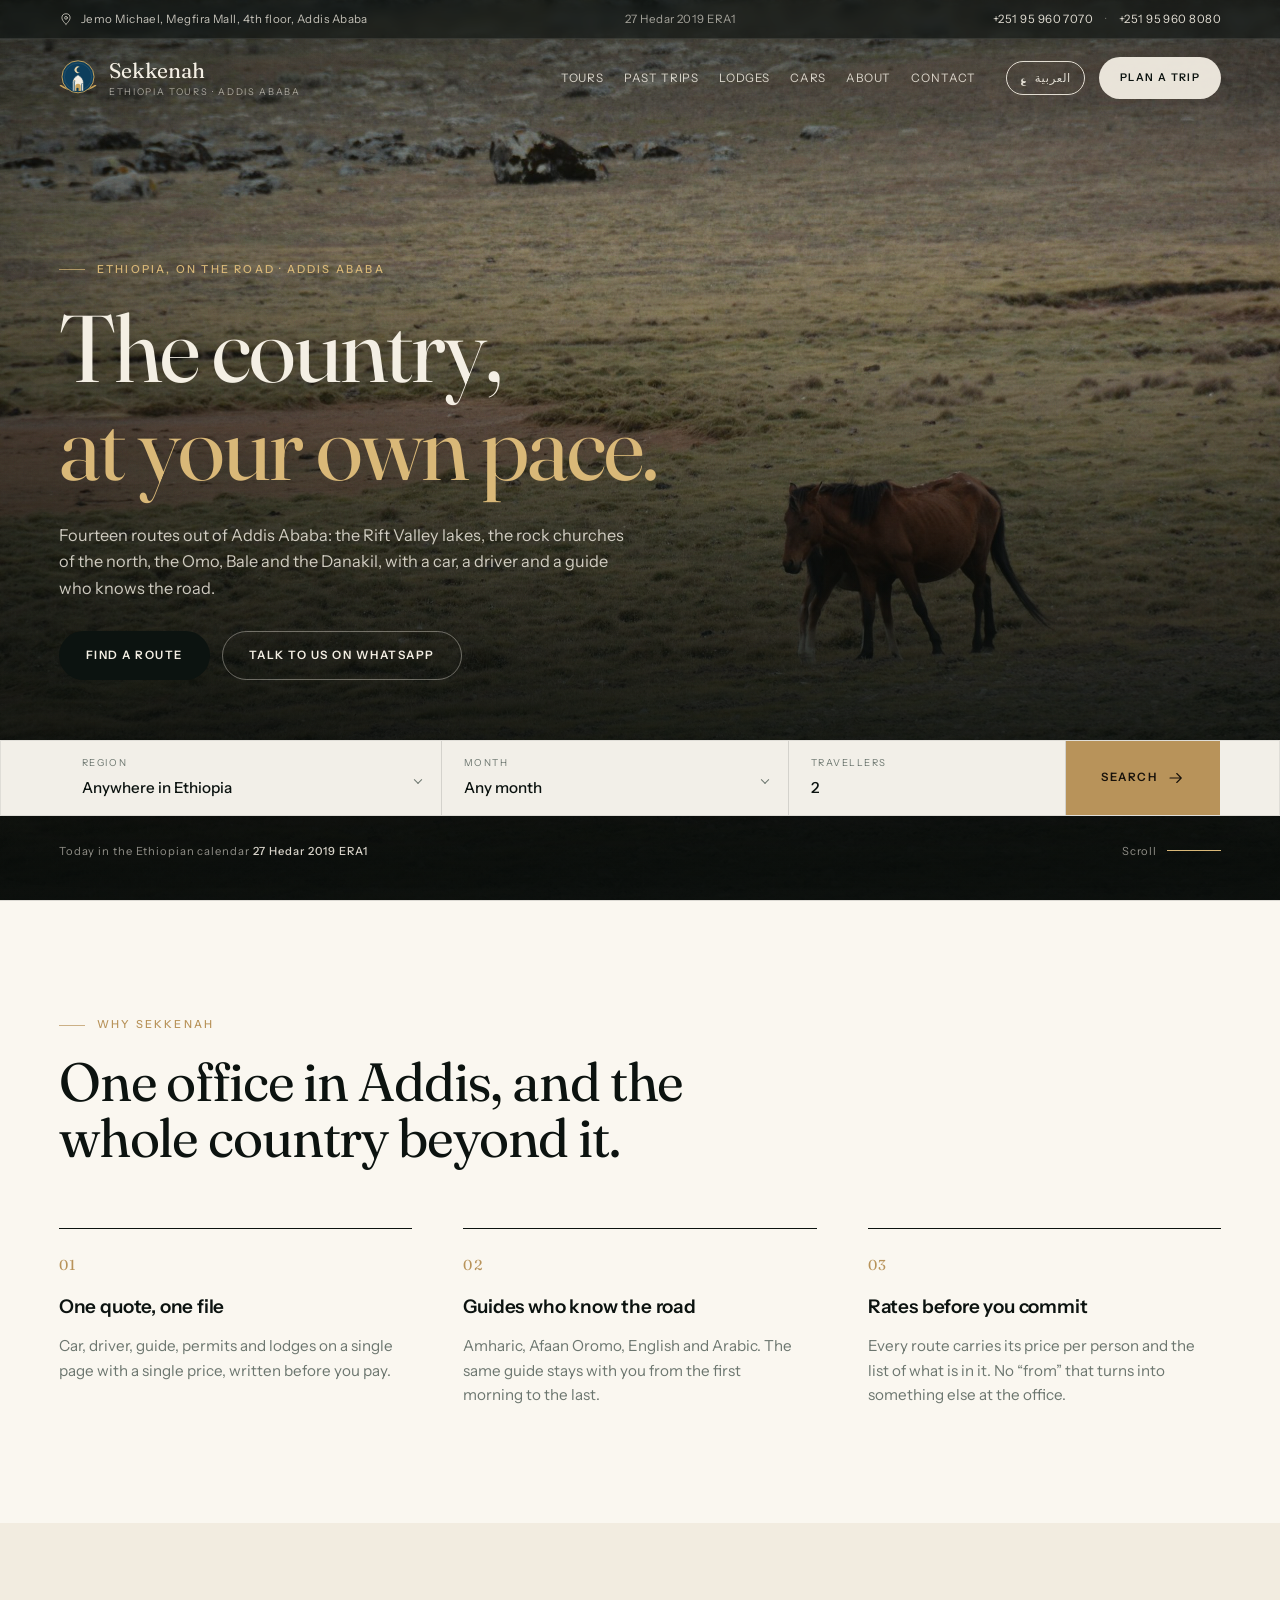
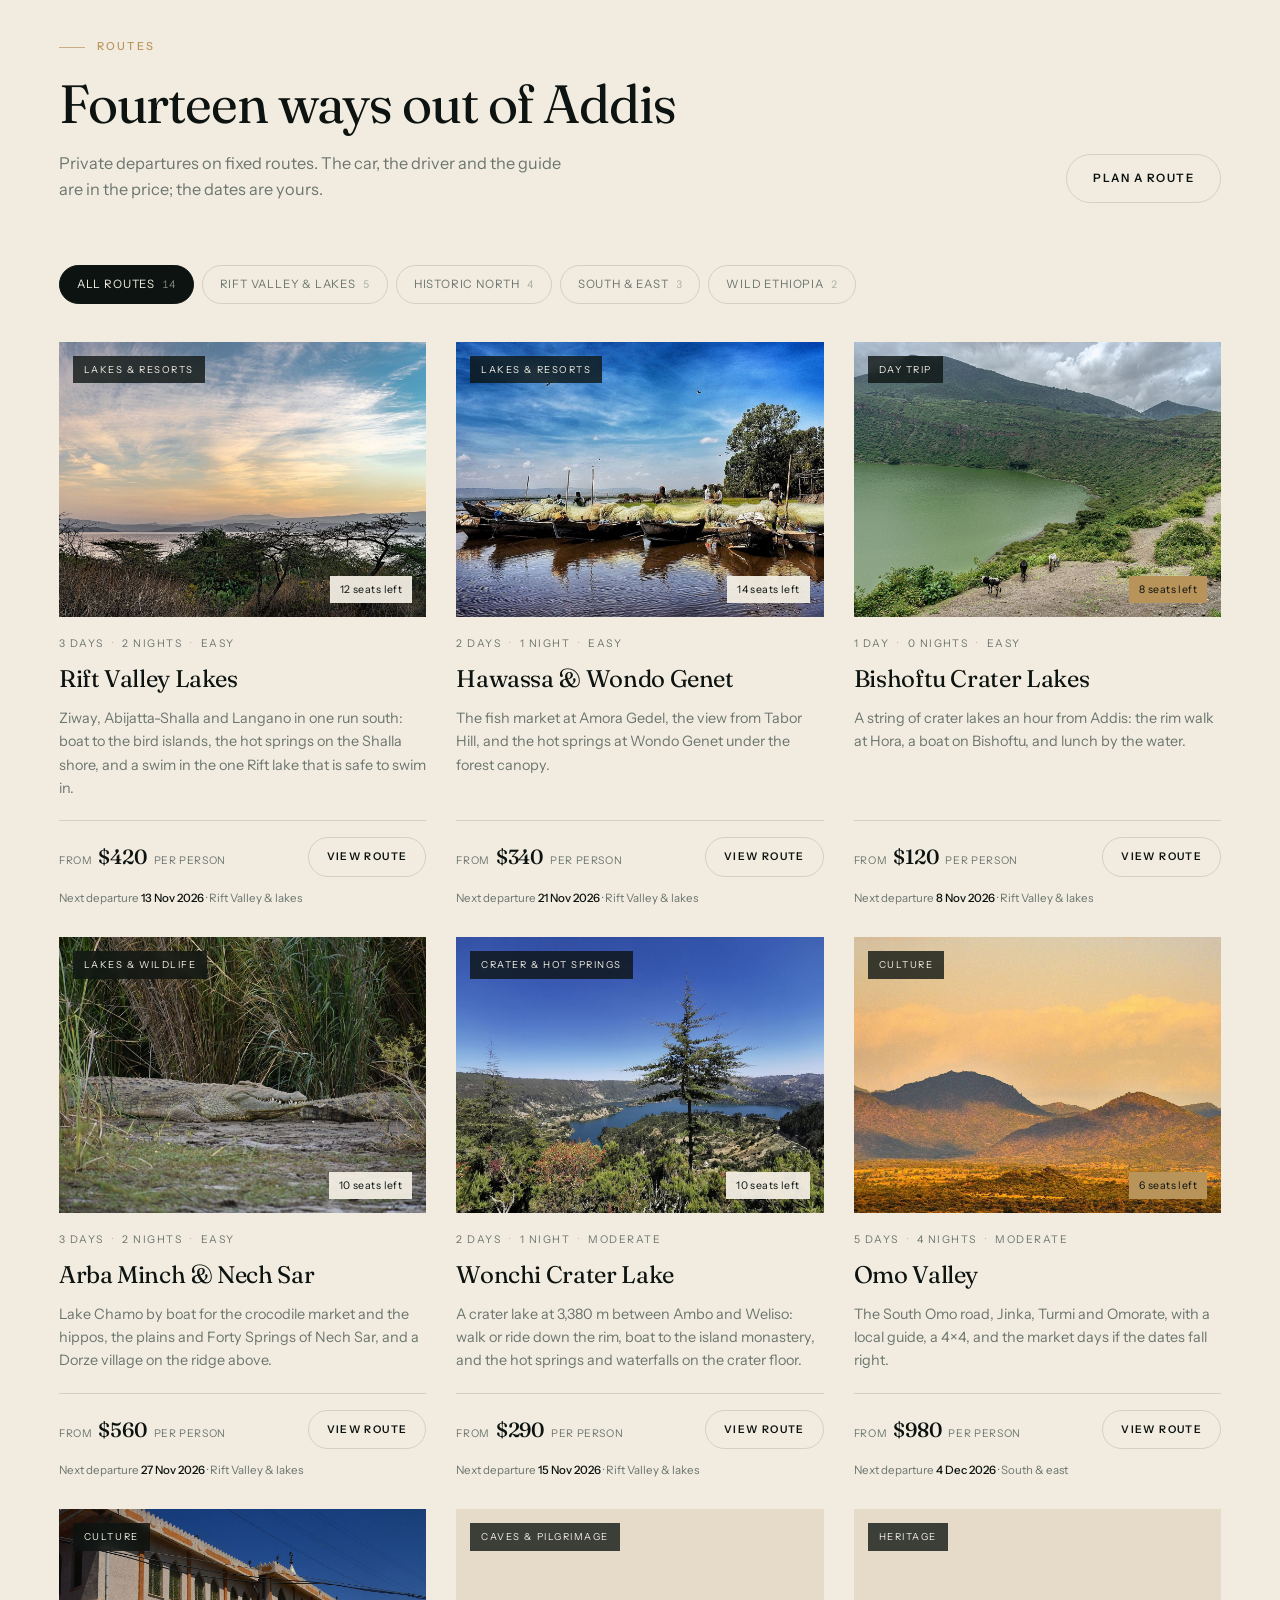
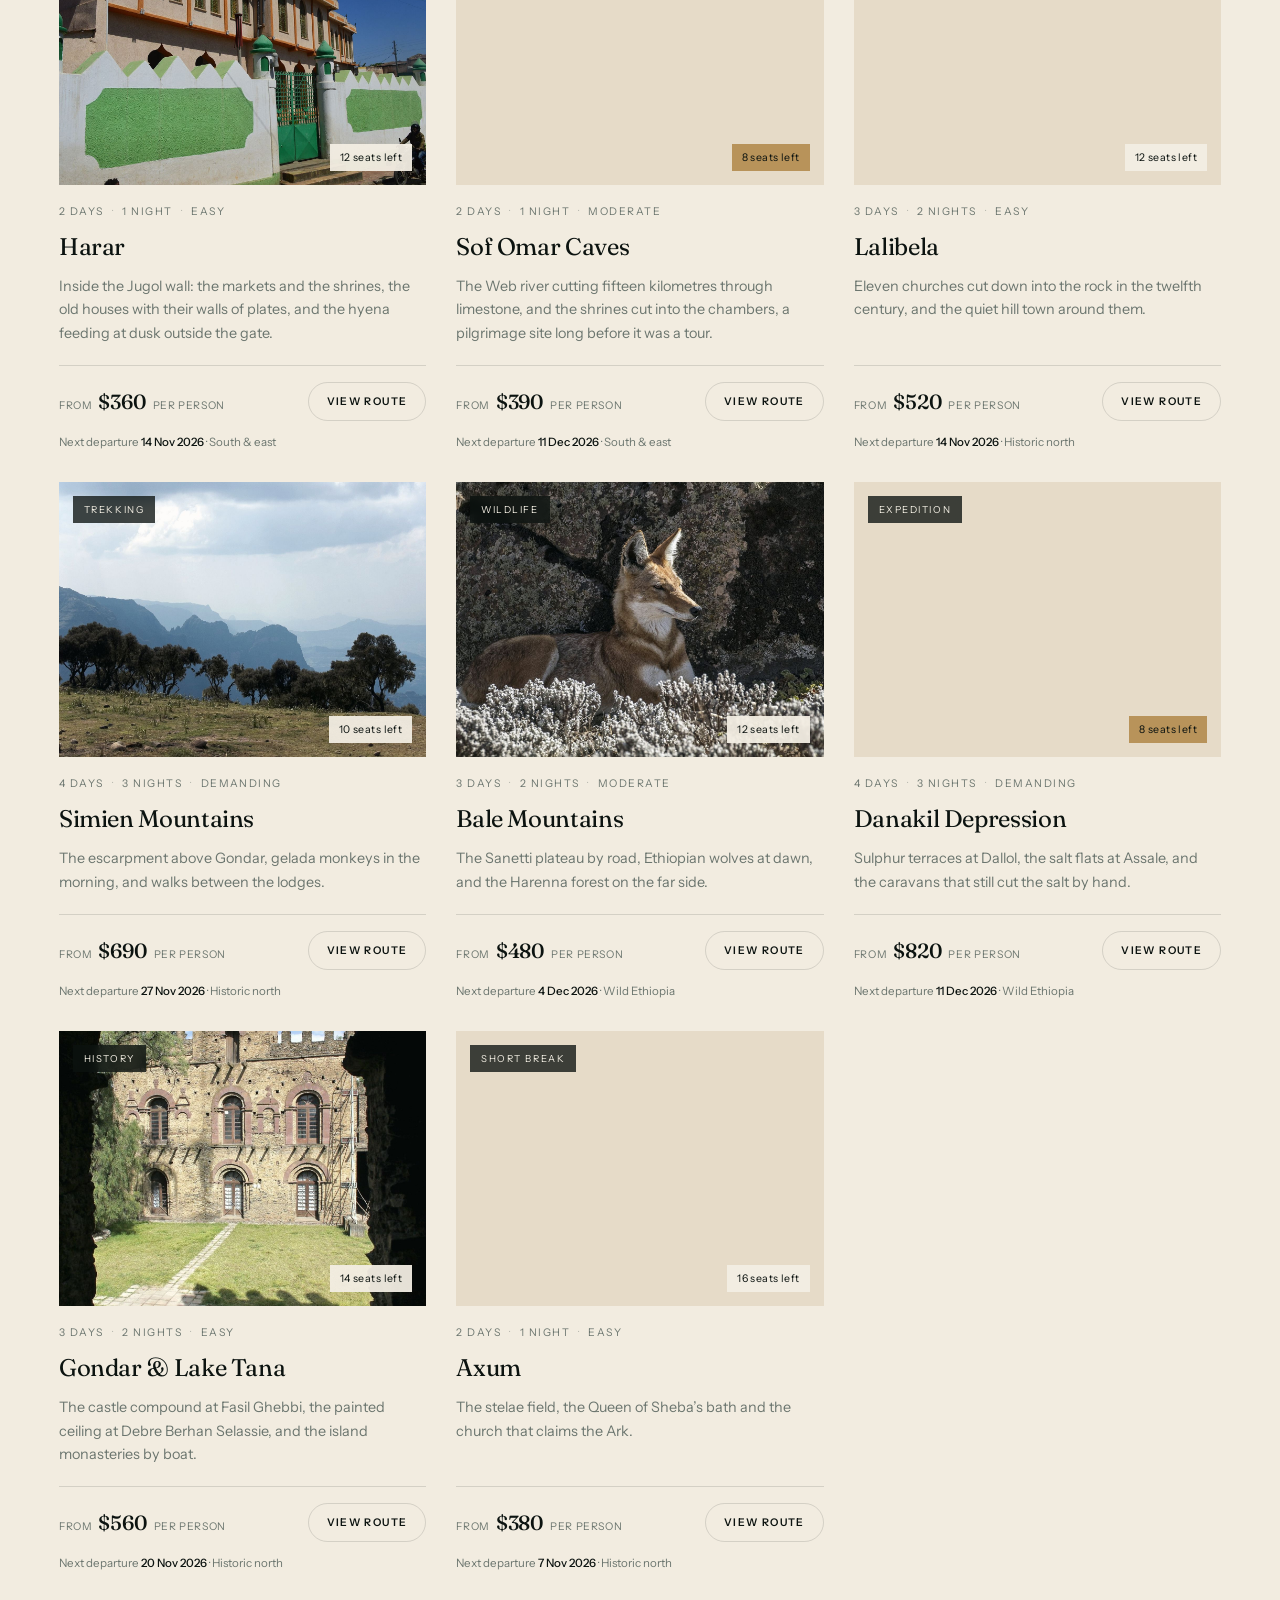
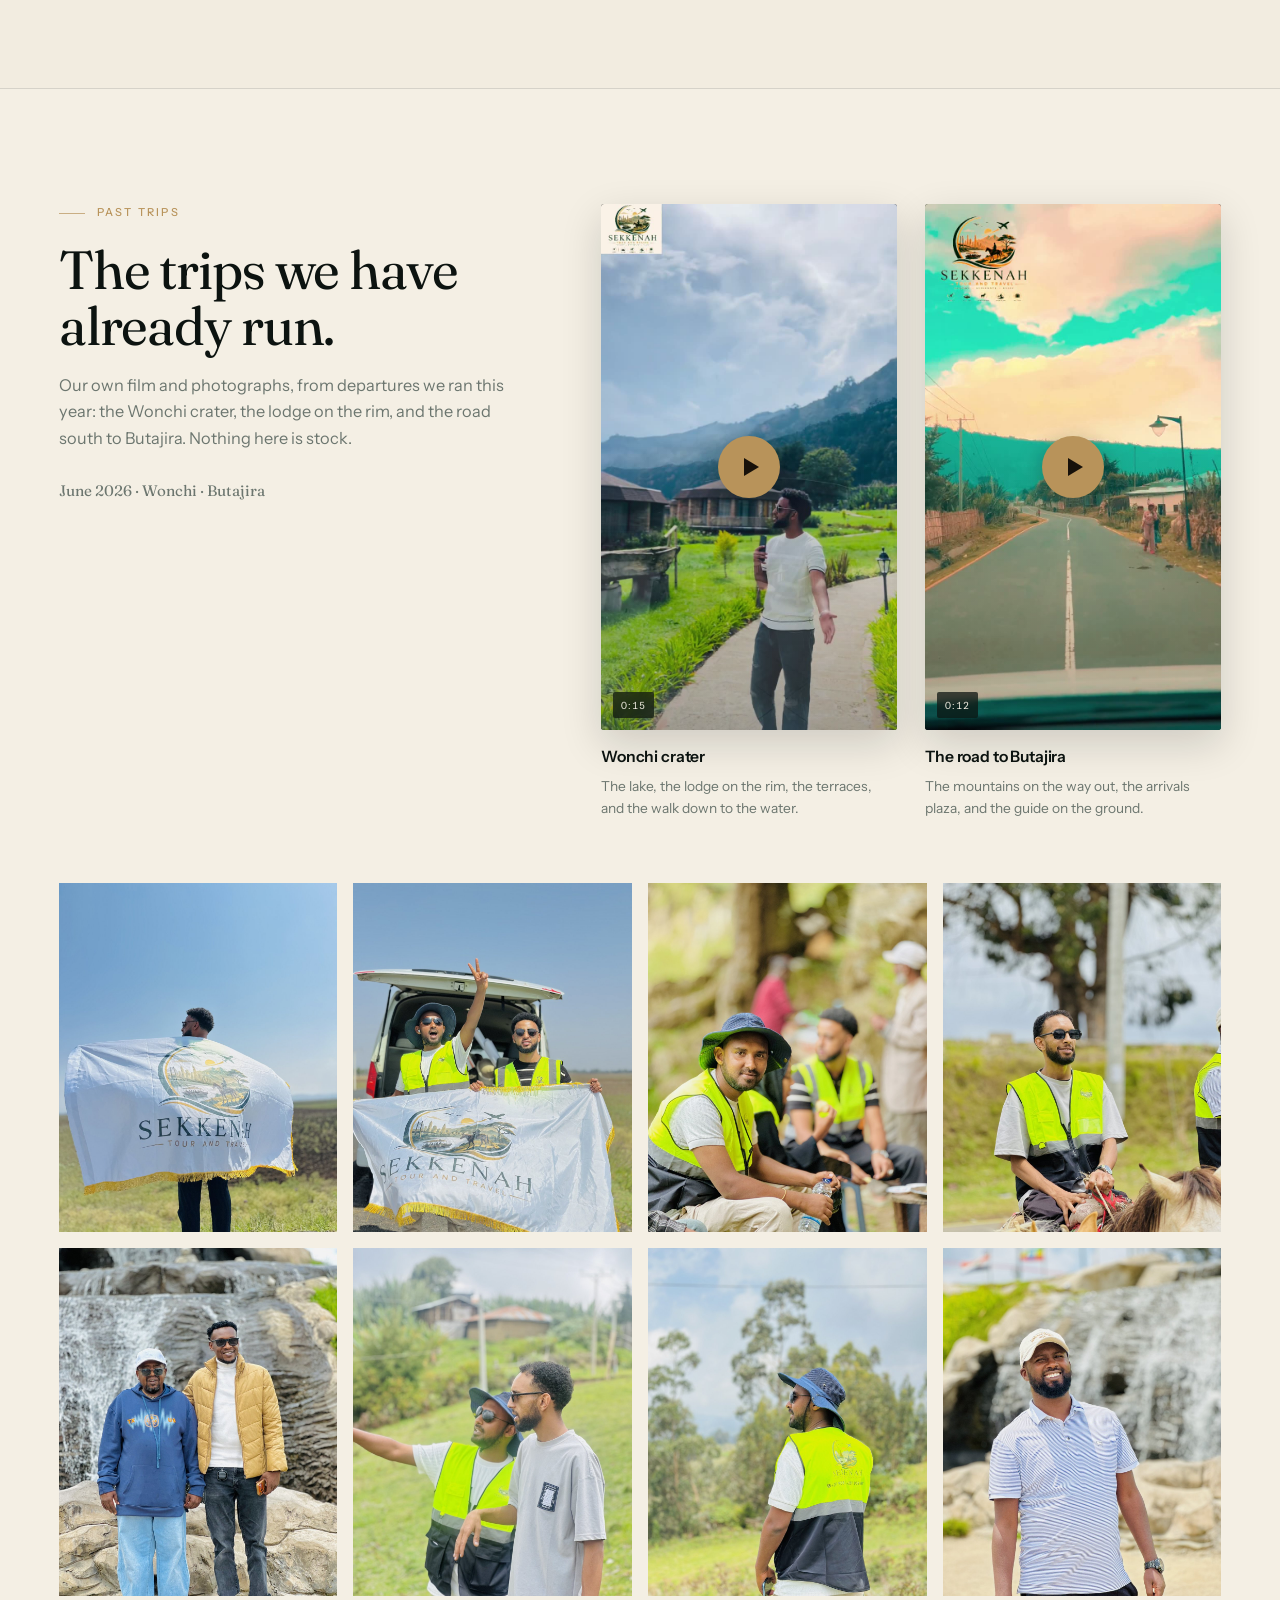
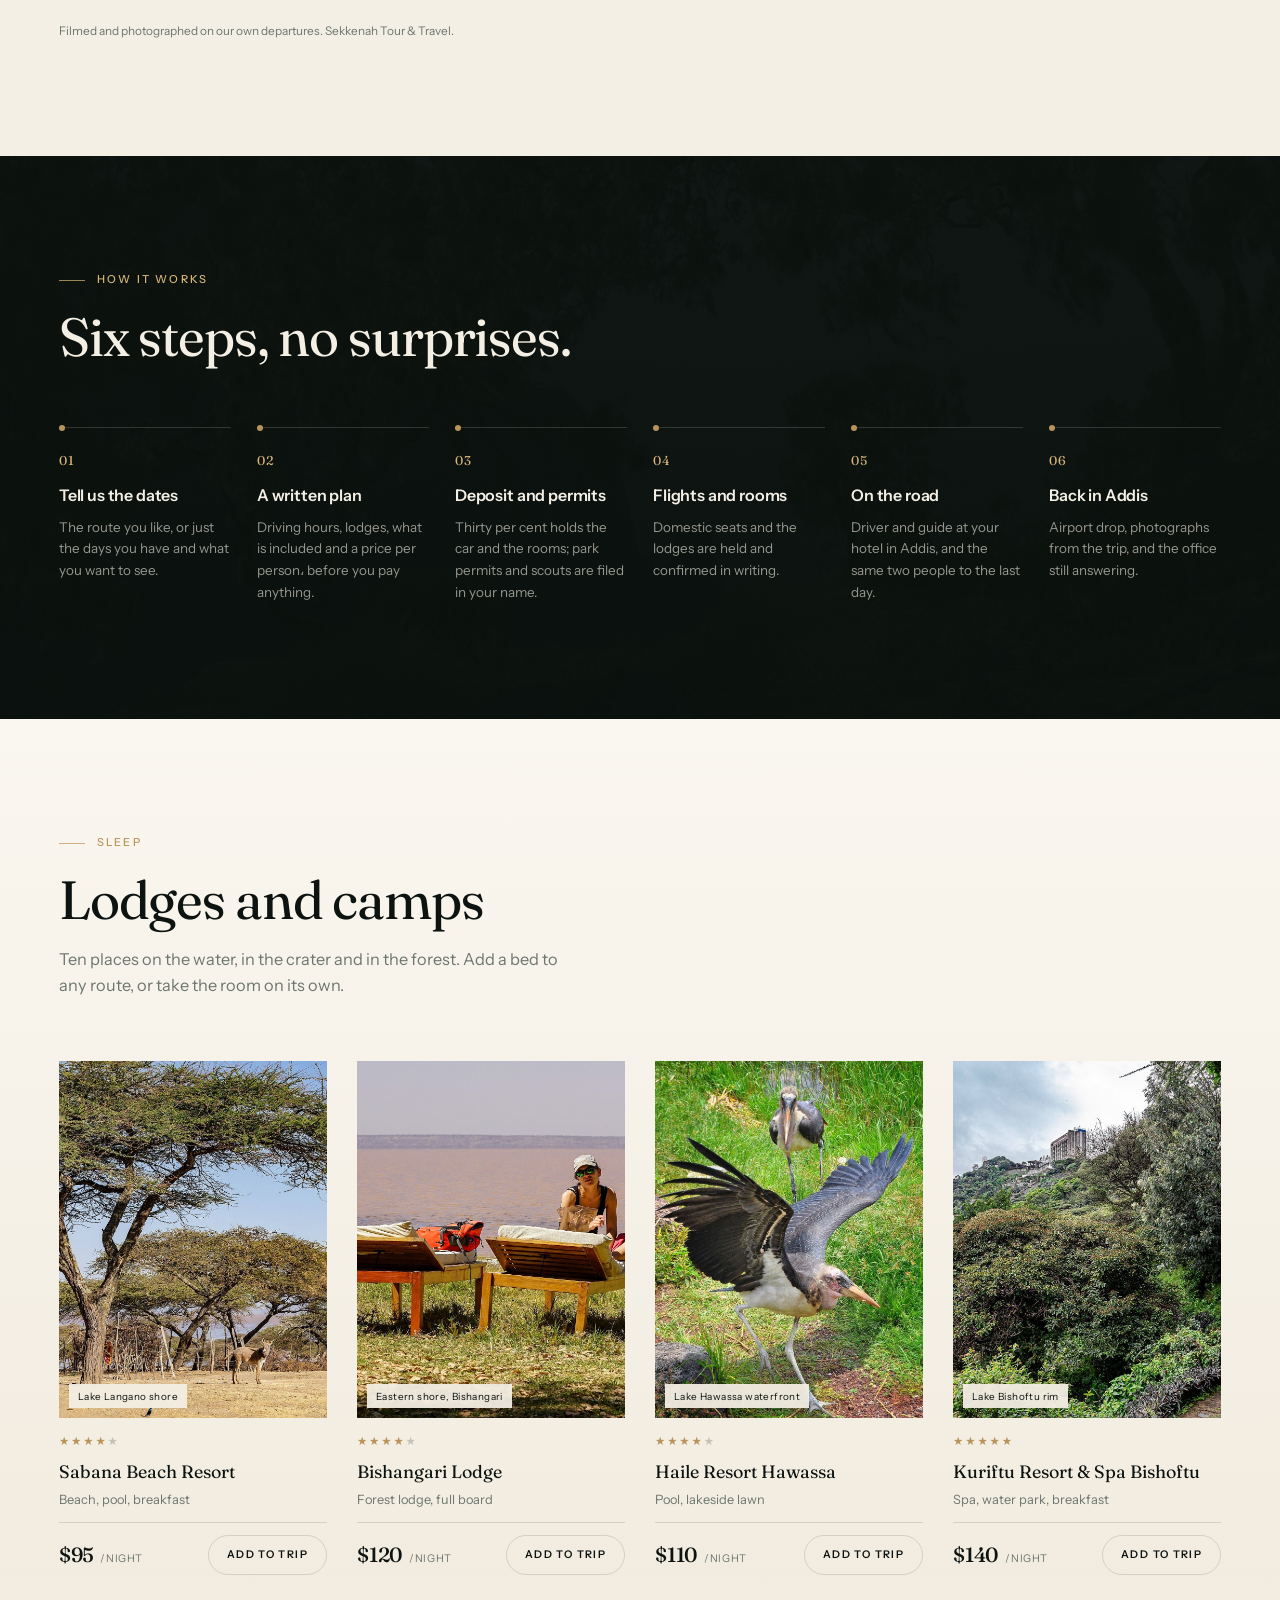
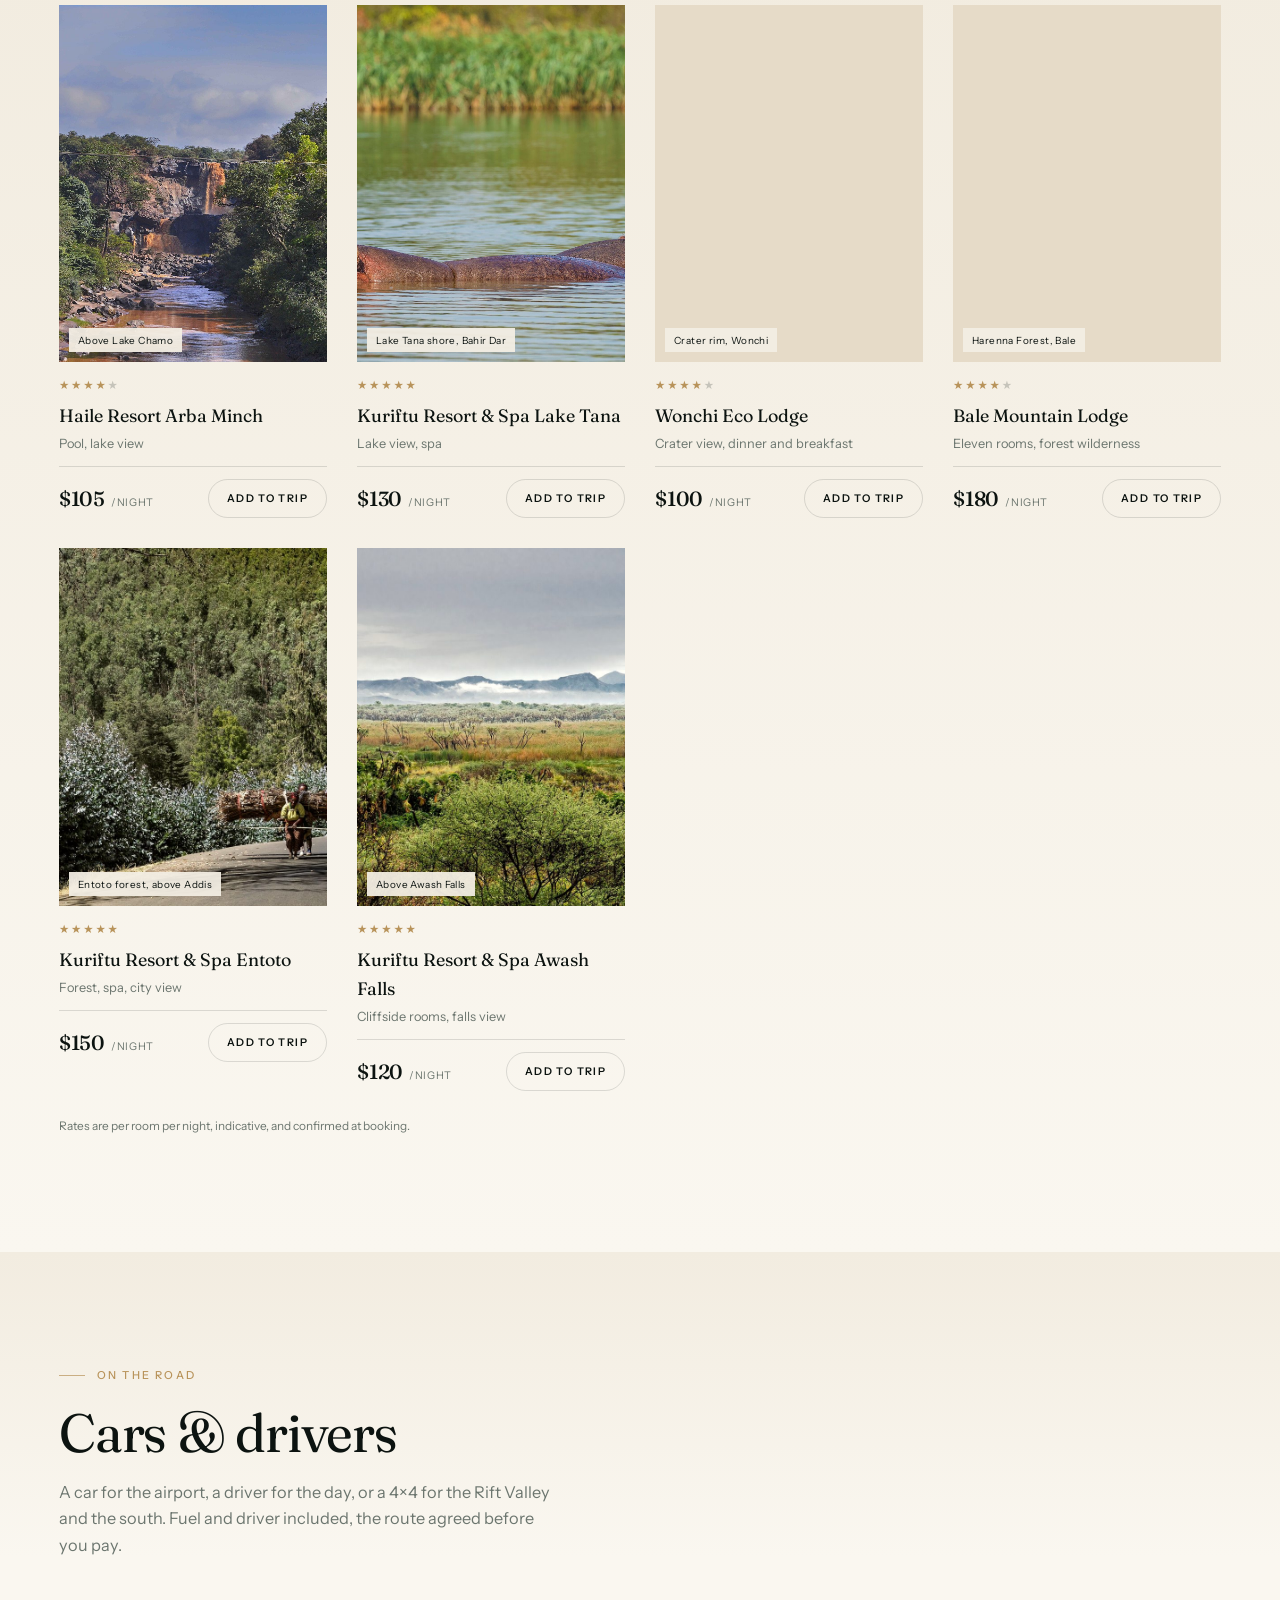
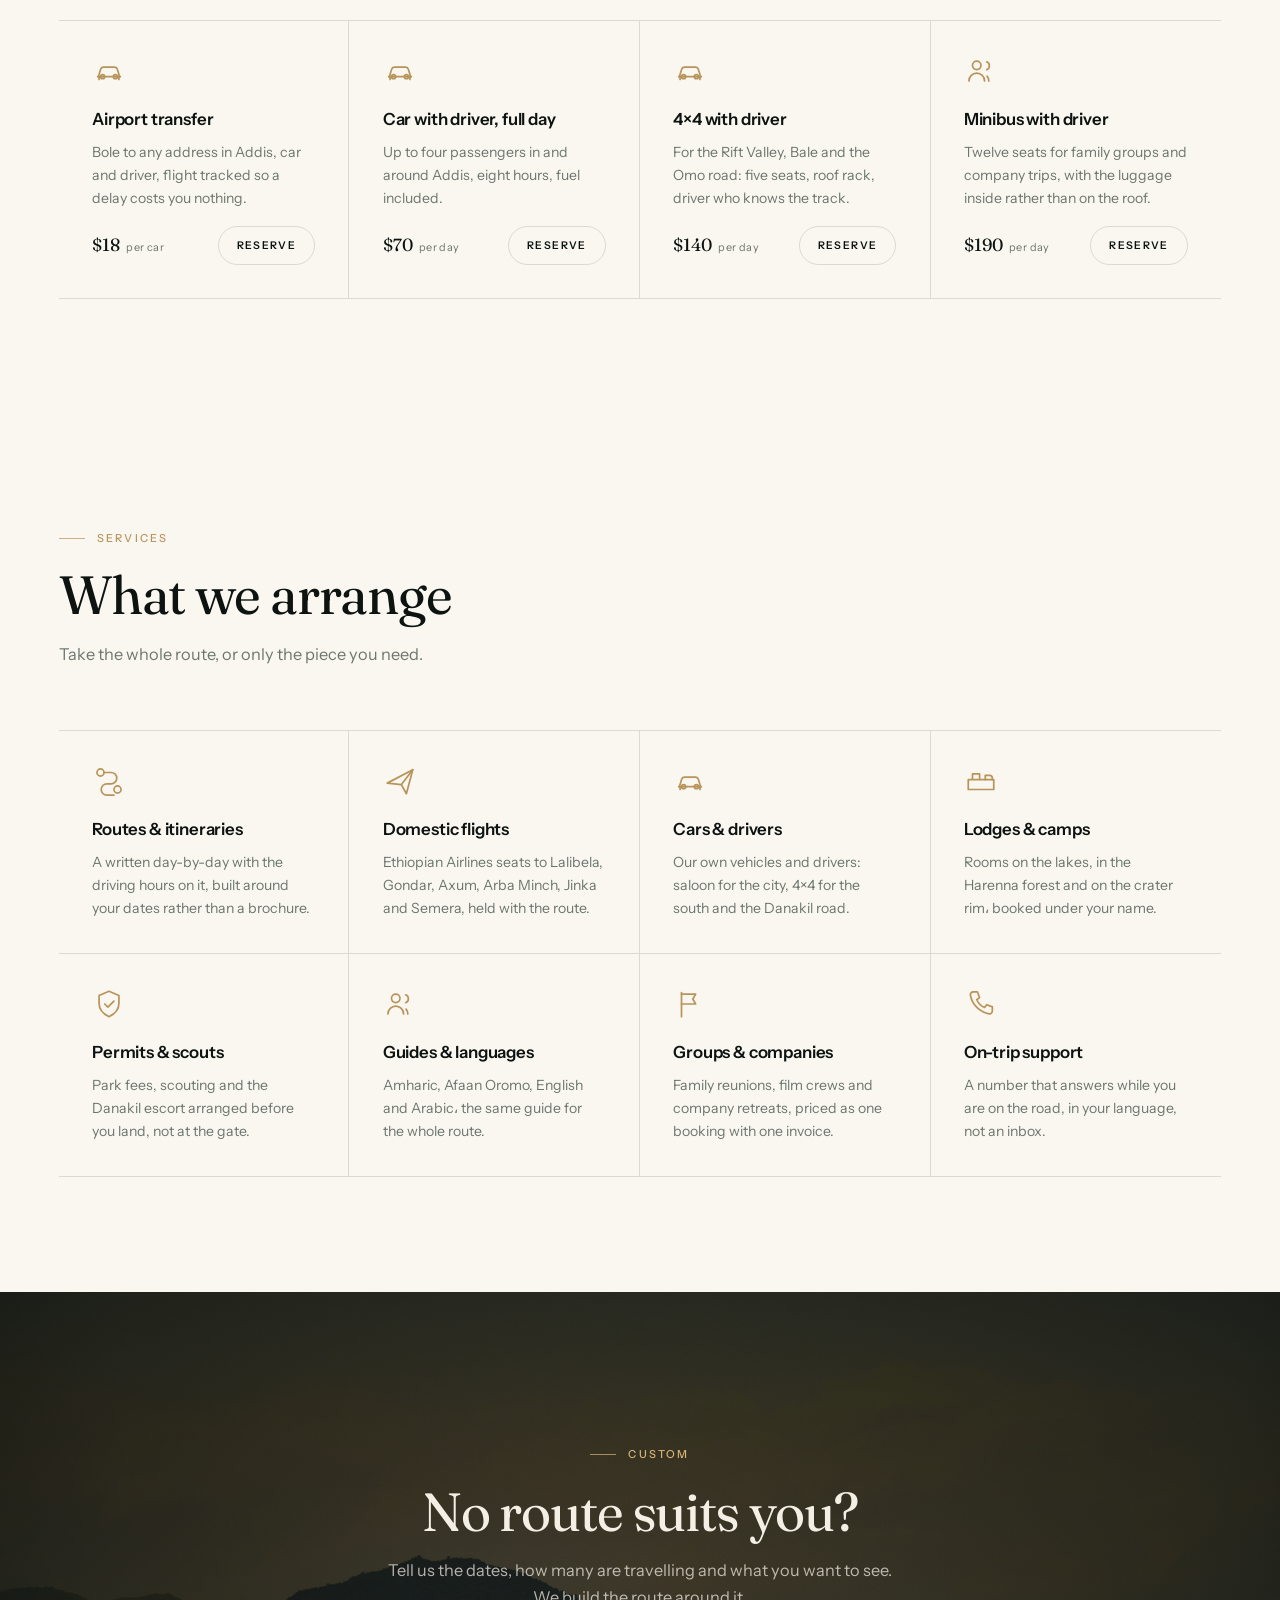
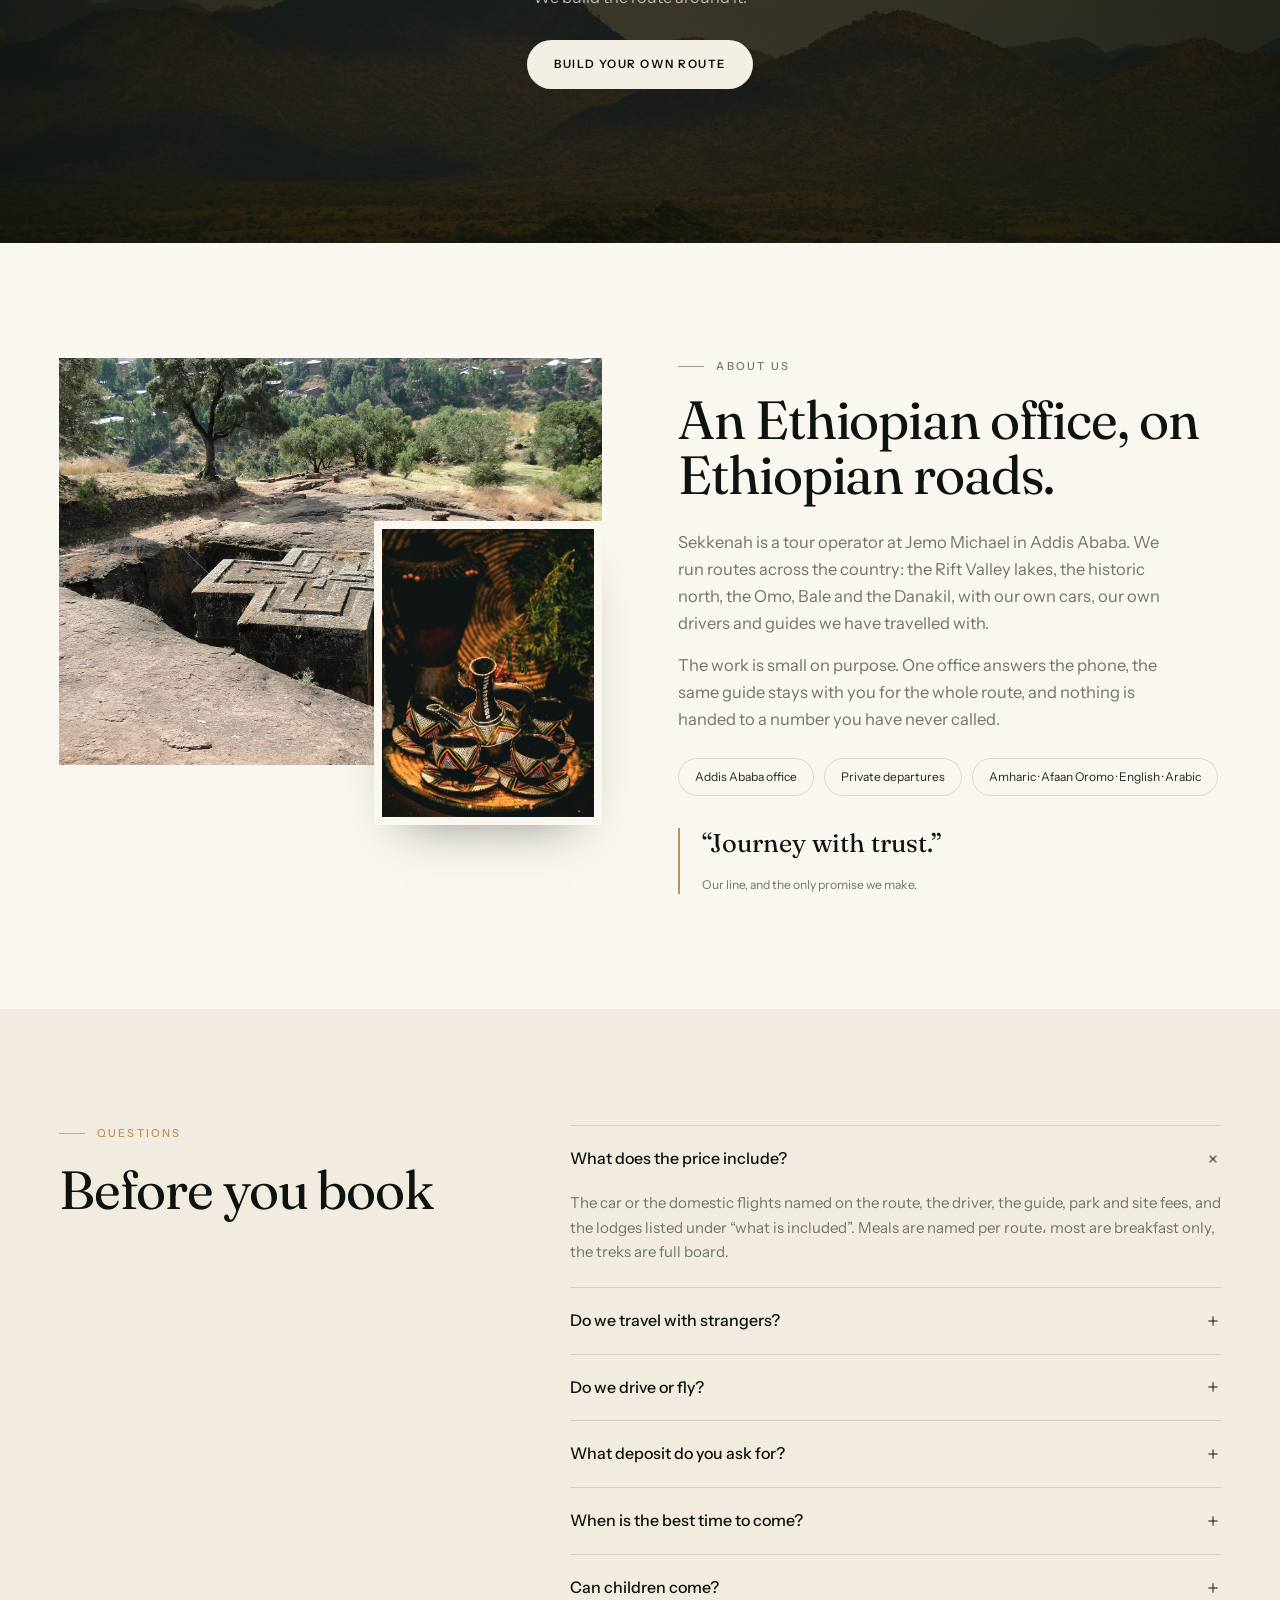
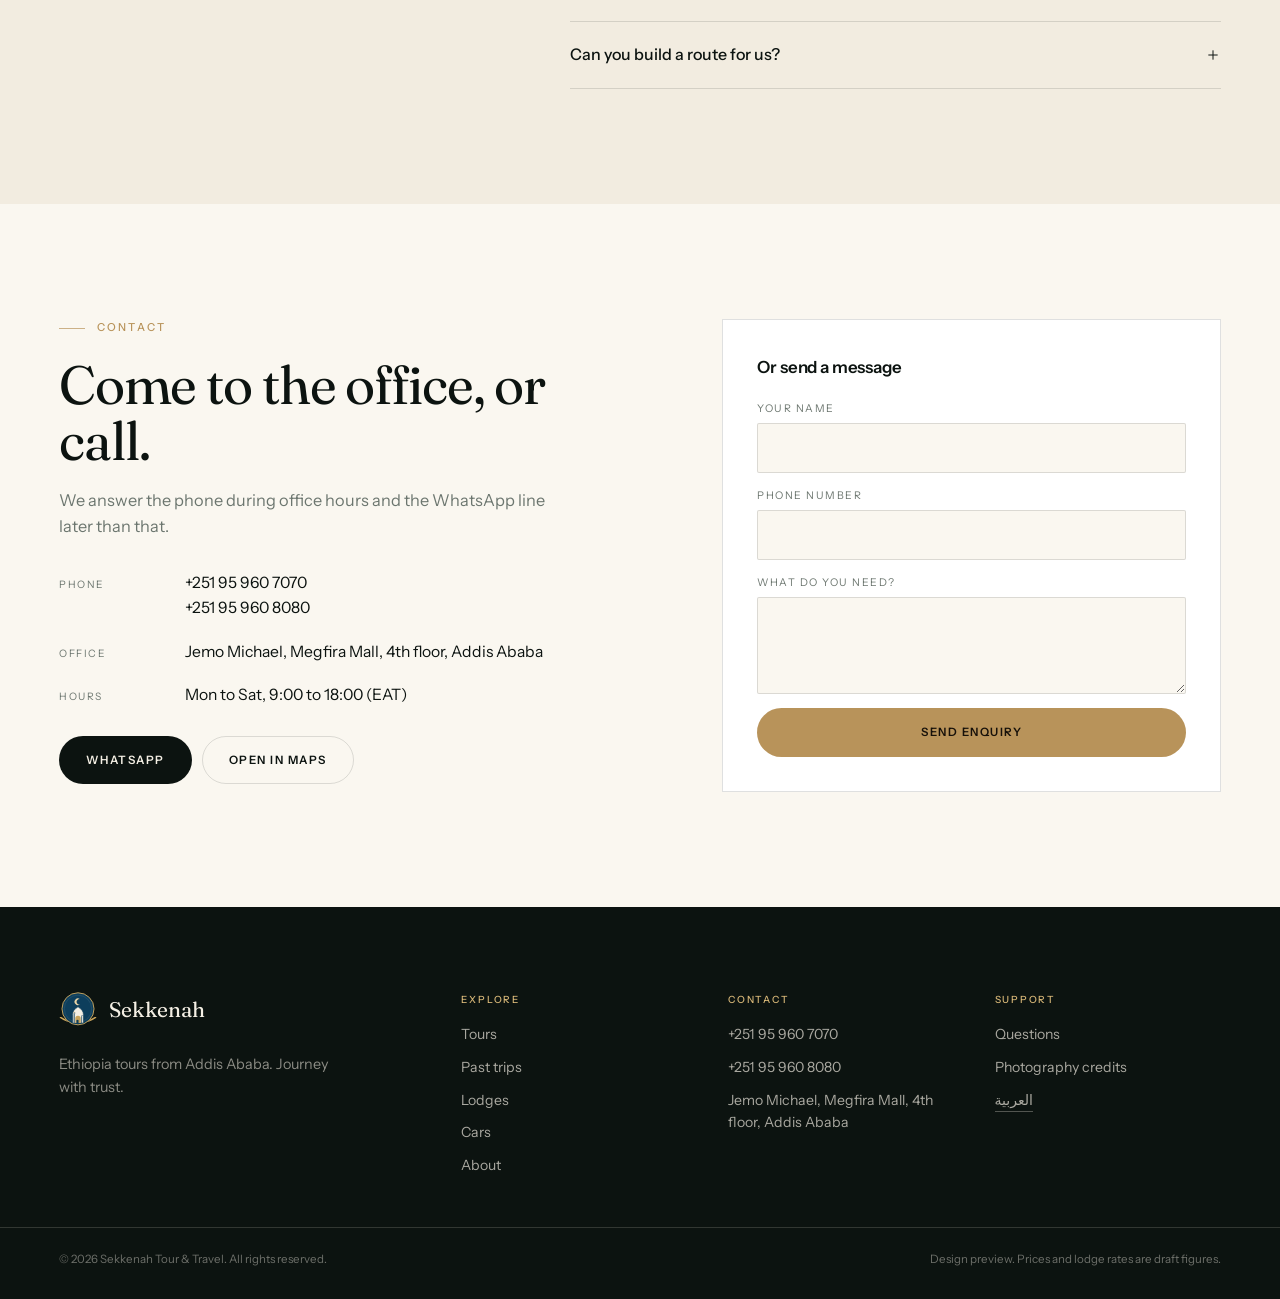
==== commit bfe4cb52: "Bookings now reach the office, and the office can edit the site. The wizard used to keep a request i" ====
--- a/index.html
+++ b/index.html
@@ -7,7 +7,7 @@
 <meta name="description" content="Guided tours across Ethiopia from Addis Ababa: the Rift Valley lakes, Lalibela and the historic north, the Omo valley, Bale and the Danakil, with a car, a driver and a guide.">
 <meta name="theme-color" content="#0d1512">
 <!-- Empty until the booking API is deployed; then put its URL here. -->
-<meta name="sekkenah-api" content="">
+<meta name="sekkenah-api" content="https://sekkenah-api.adjoining-quartz-f37.workers.dev">
 <link rel="icon" href="assets/img/mark.svg" type="image/svg+xml">
 <meta property="og:type" content="website">
 <meta property="og:title" content="Sekkenah: Ethiopia tours from Addis Ababa">
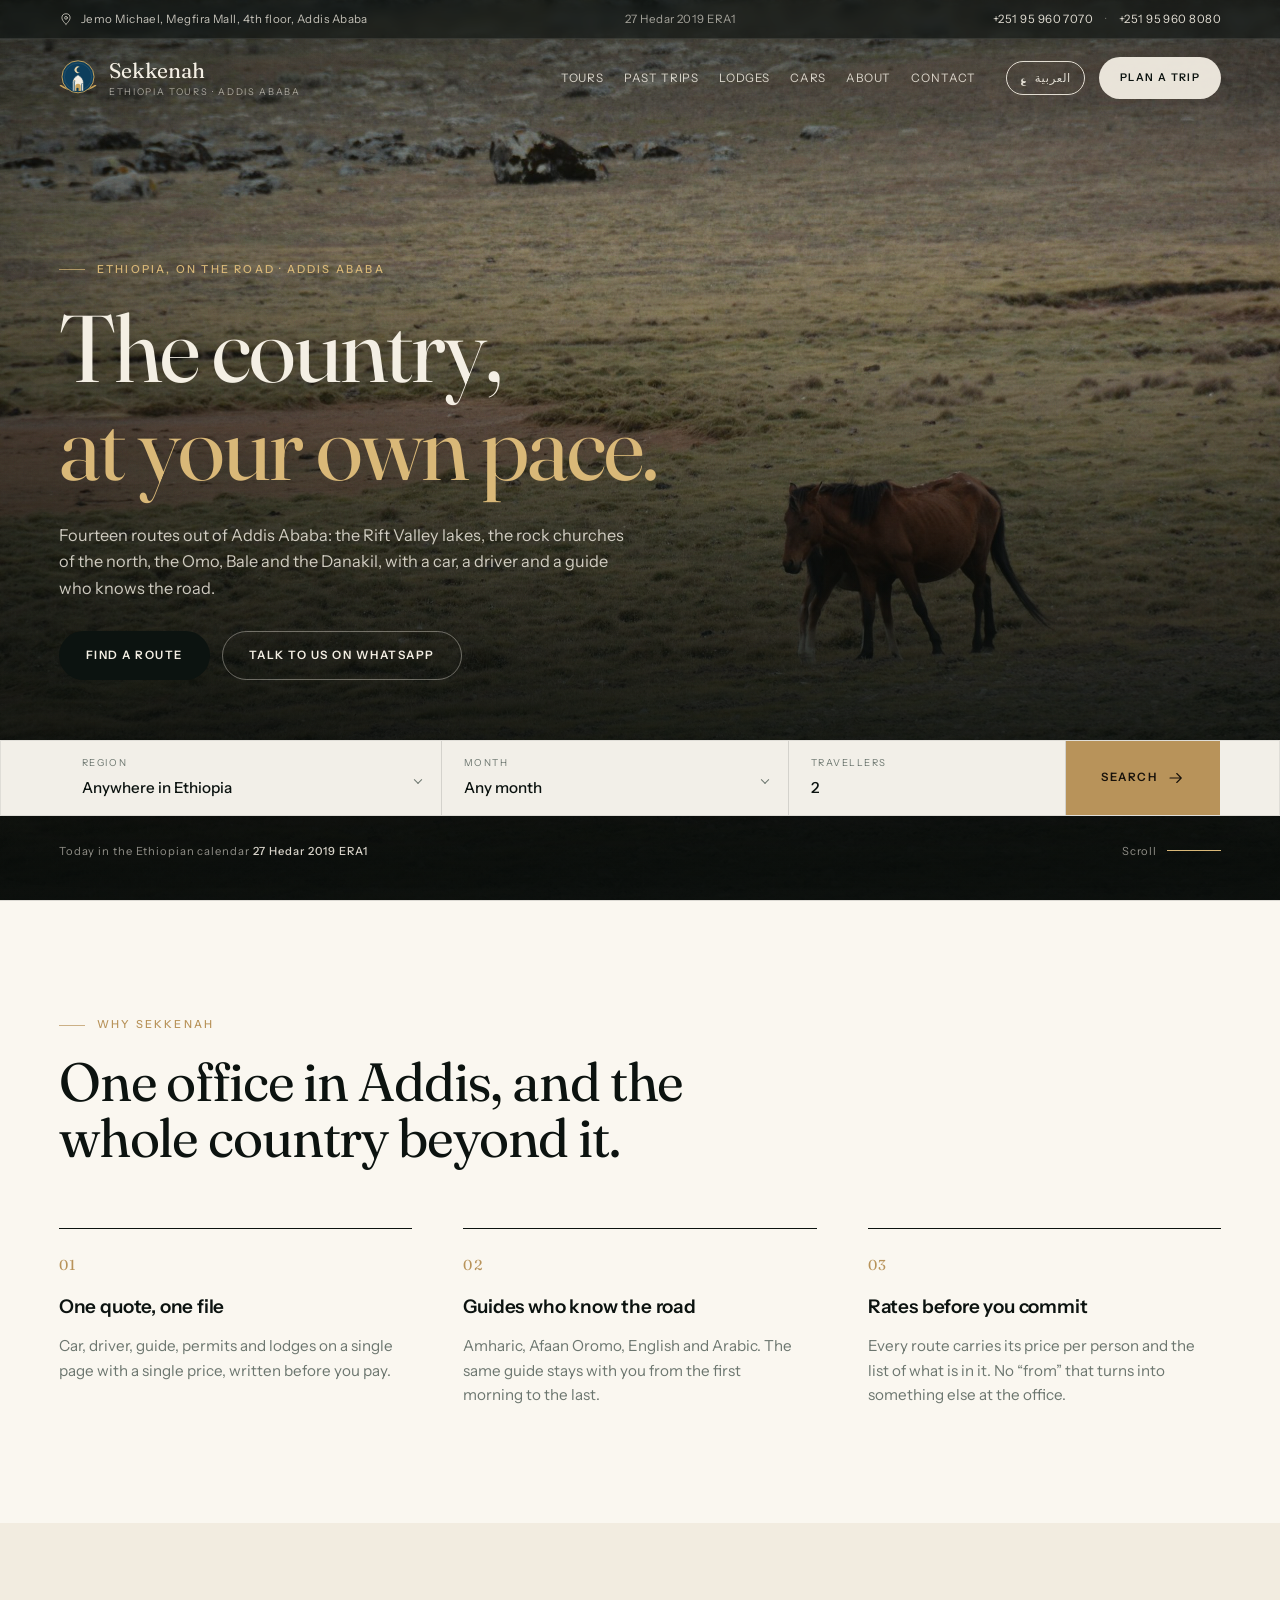
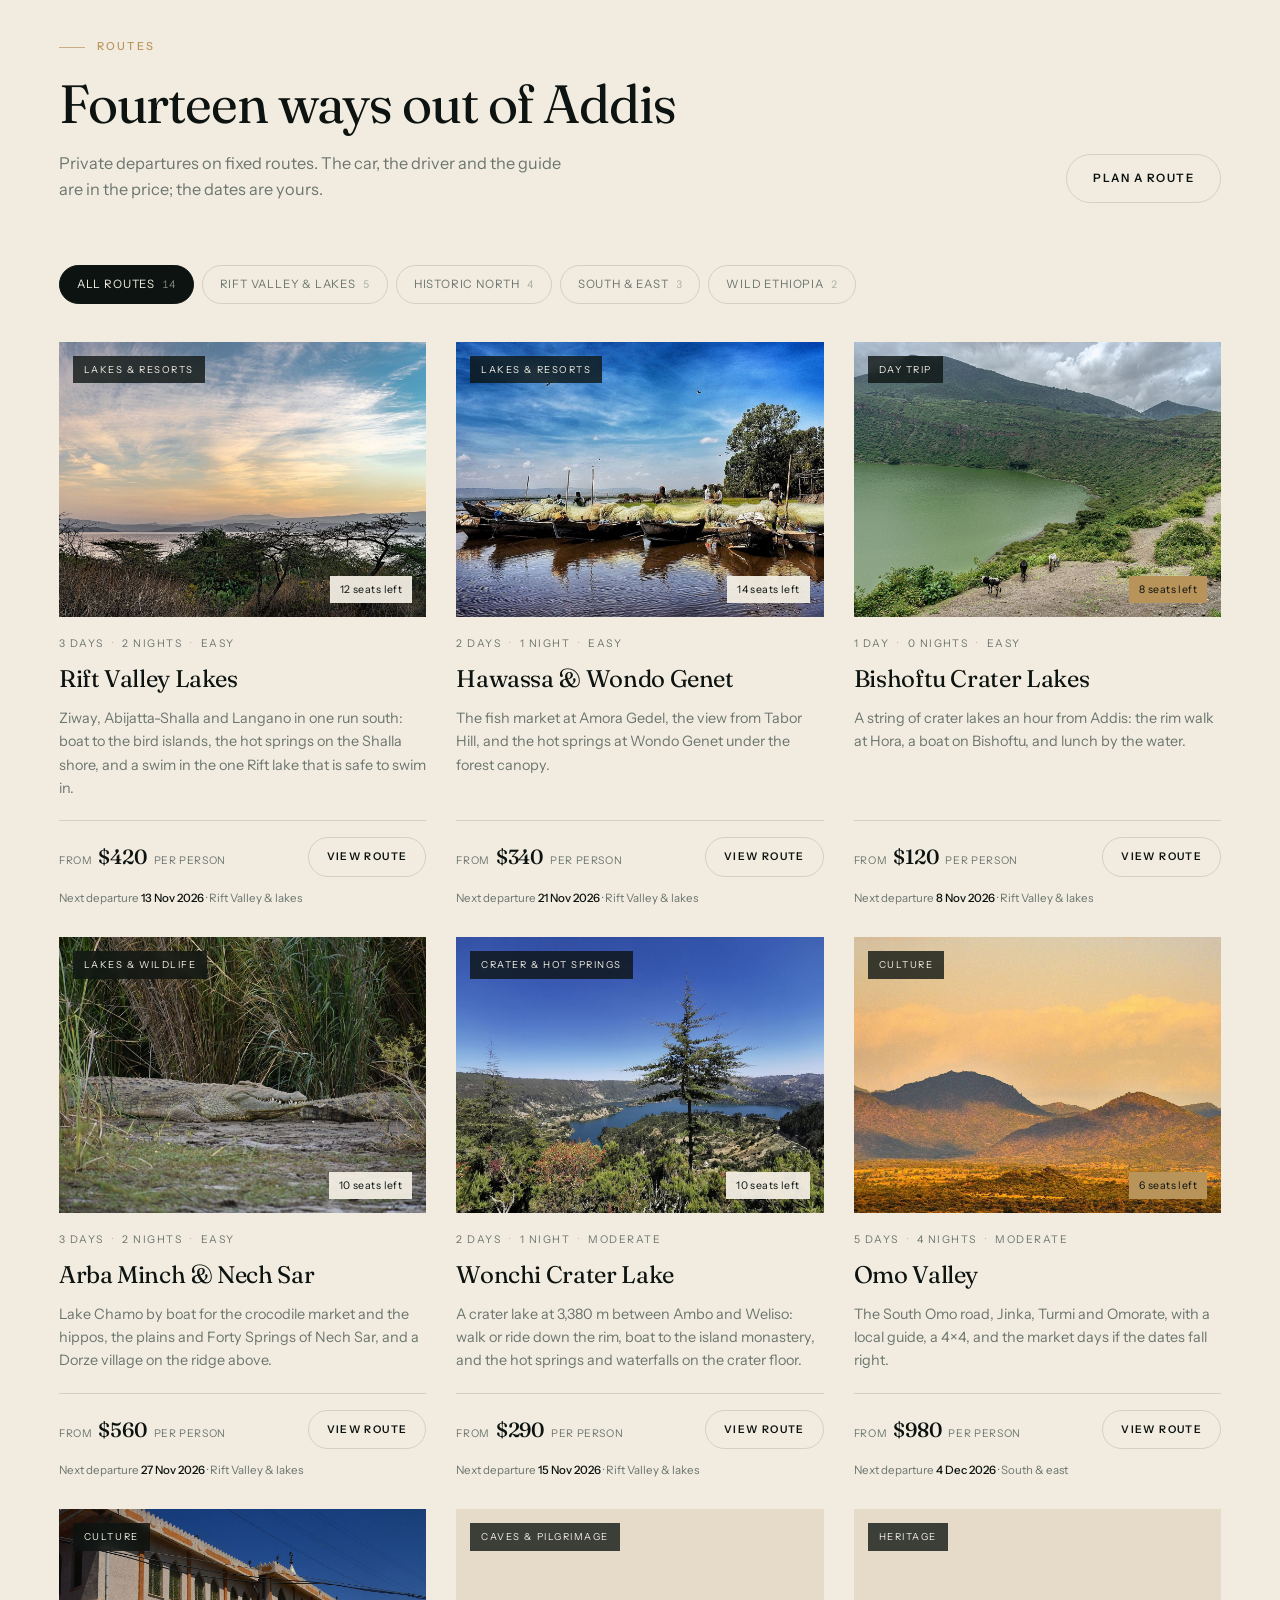
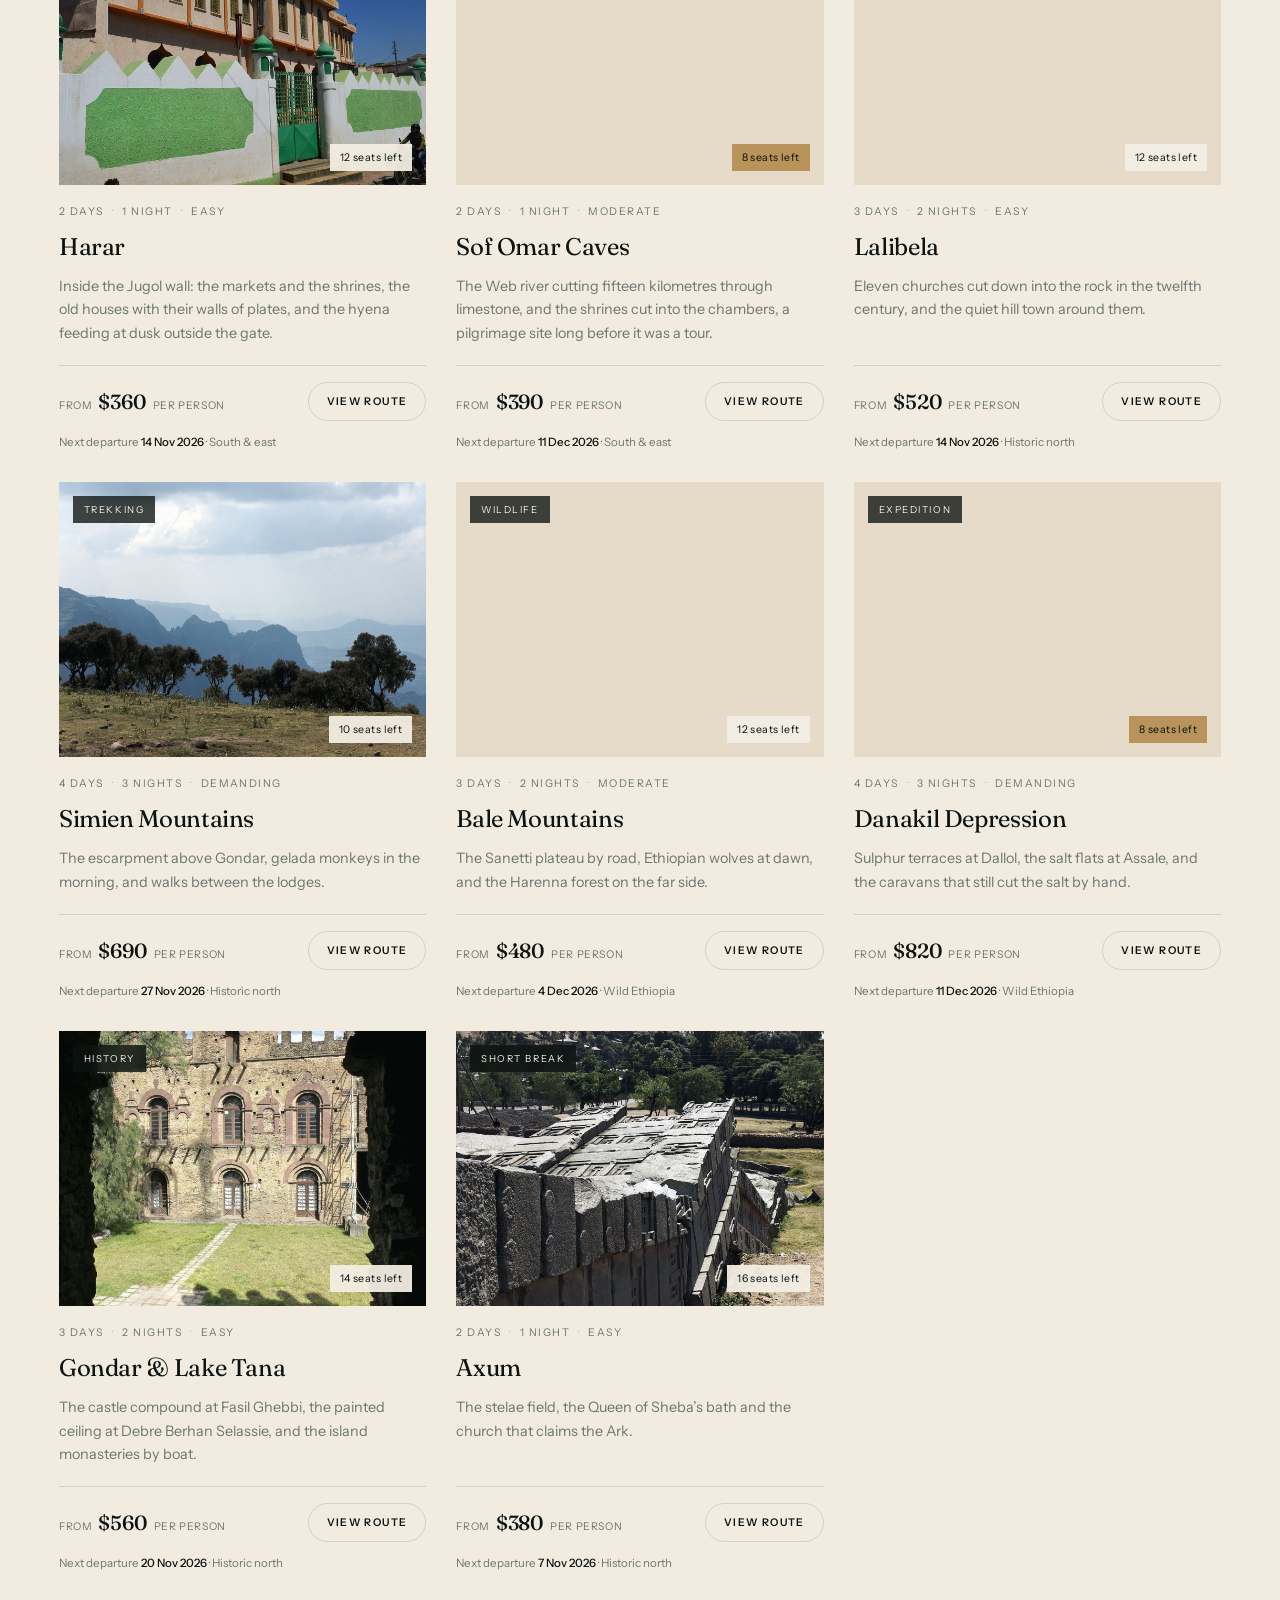
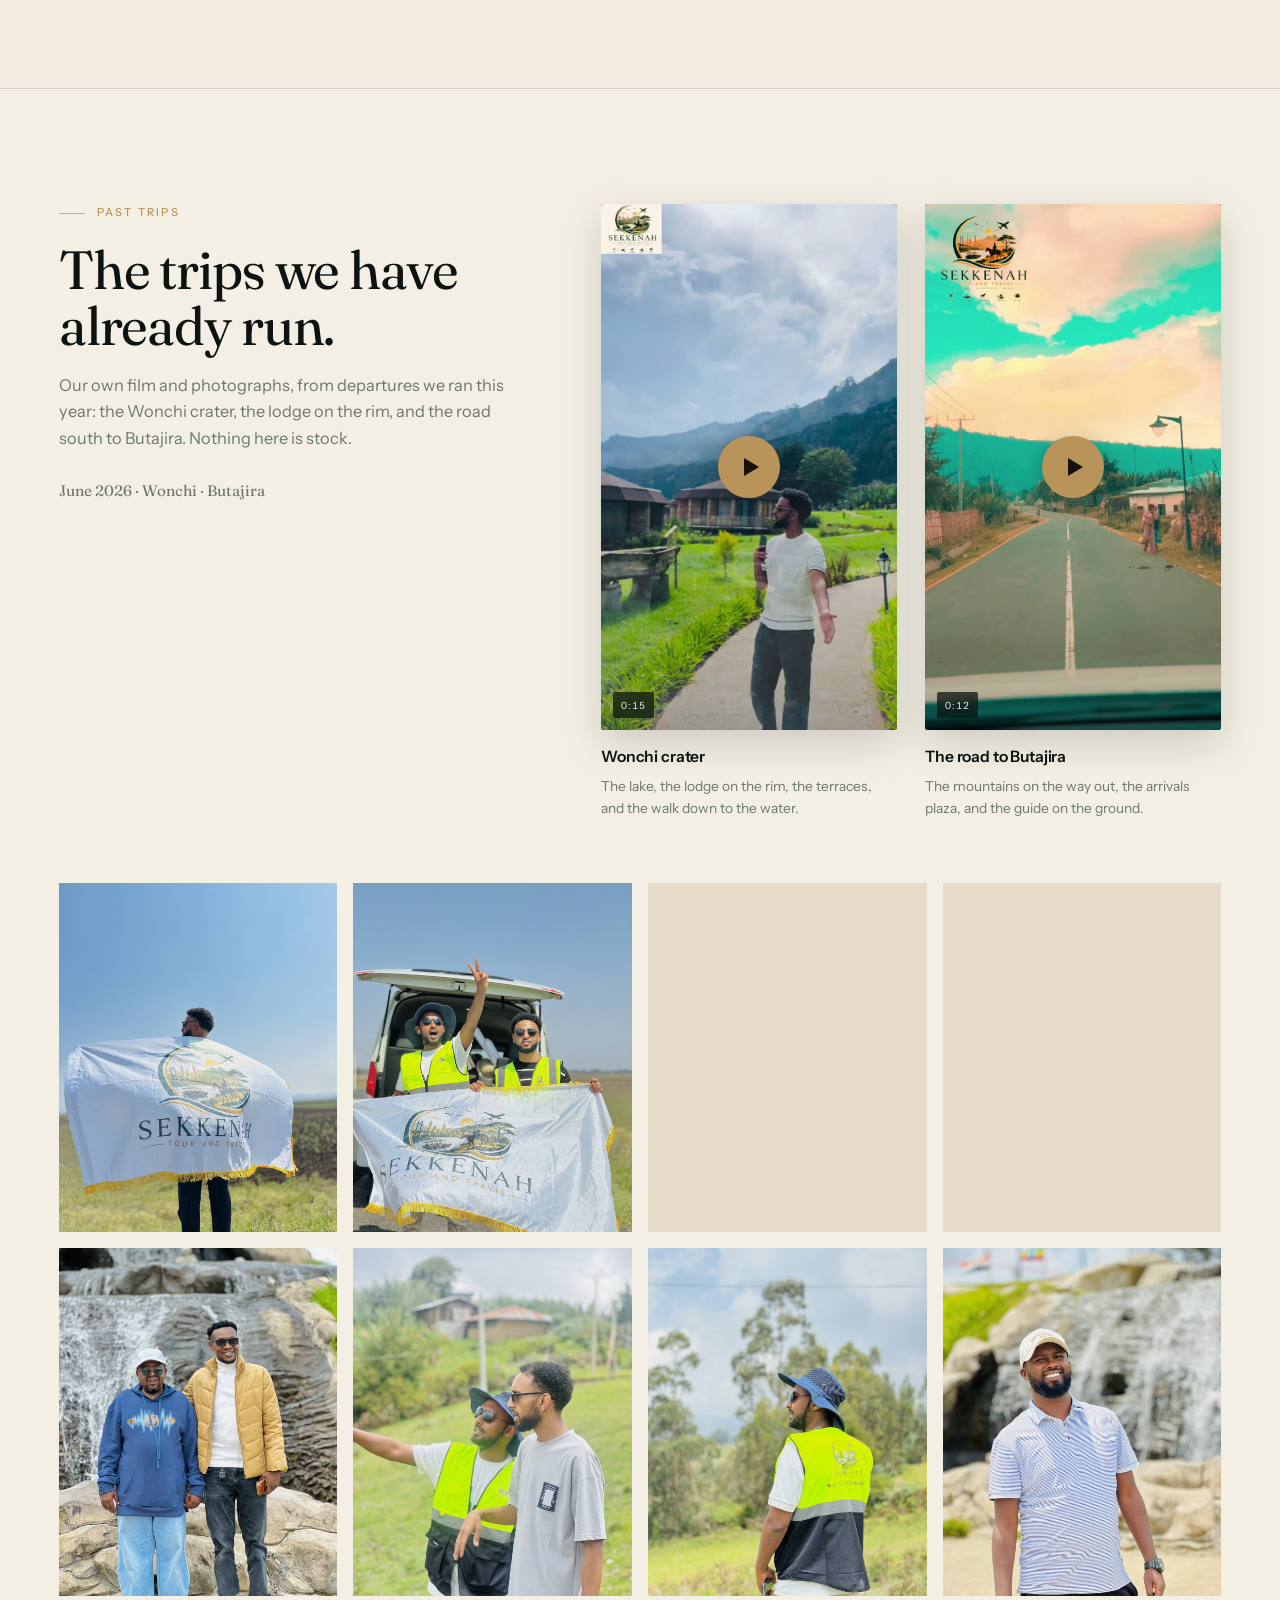
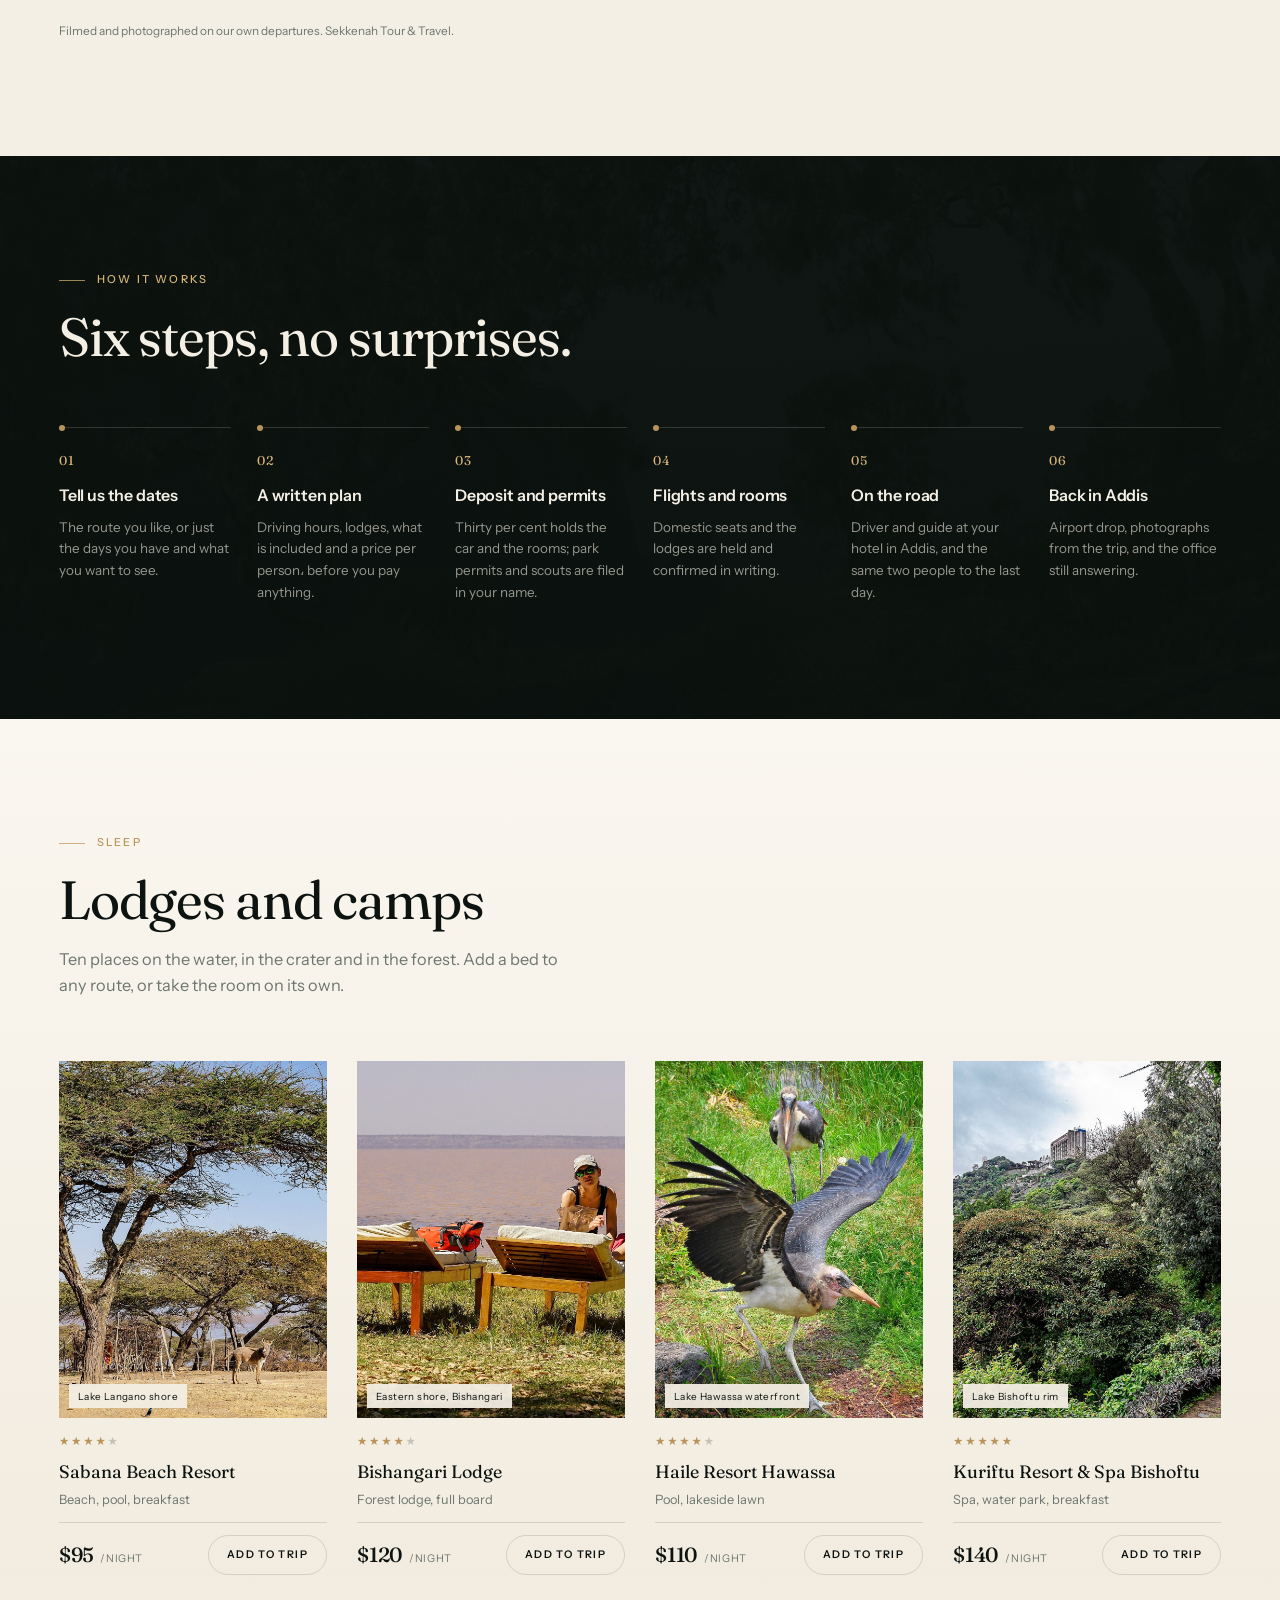
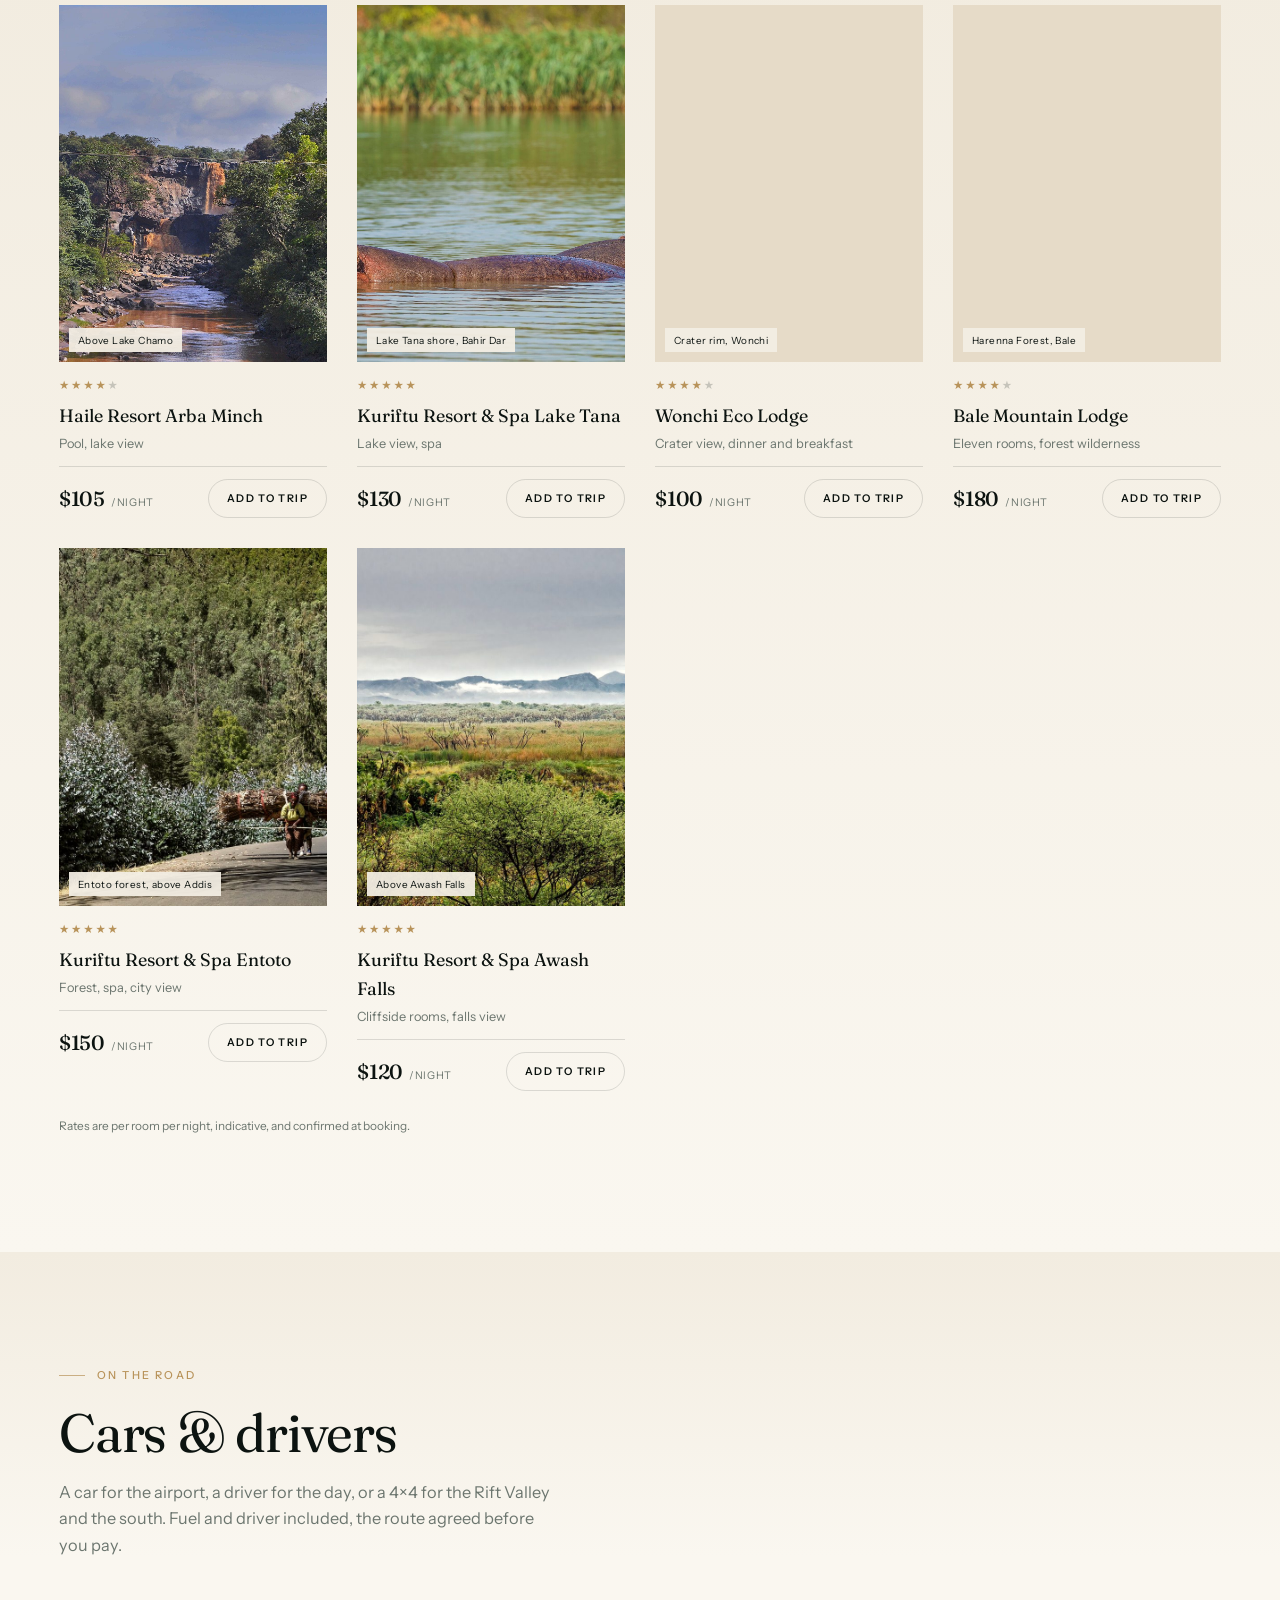
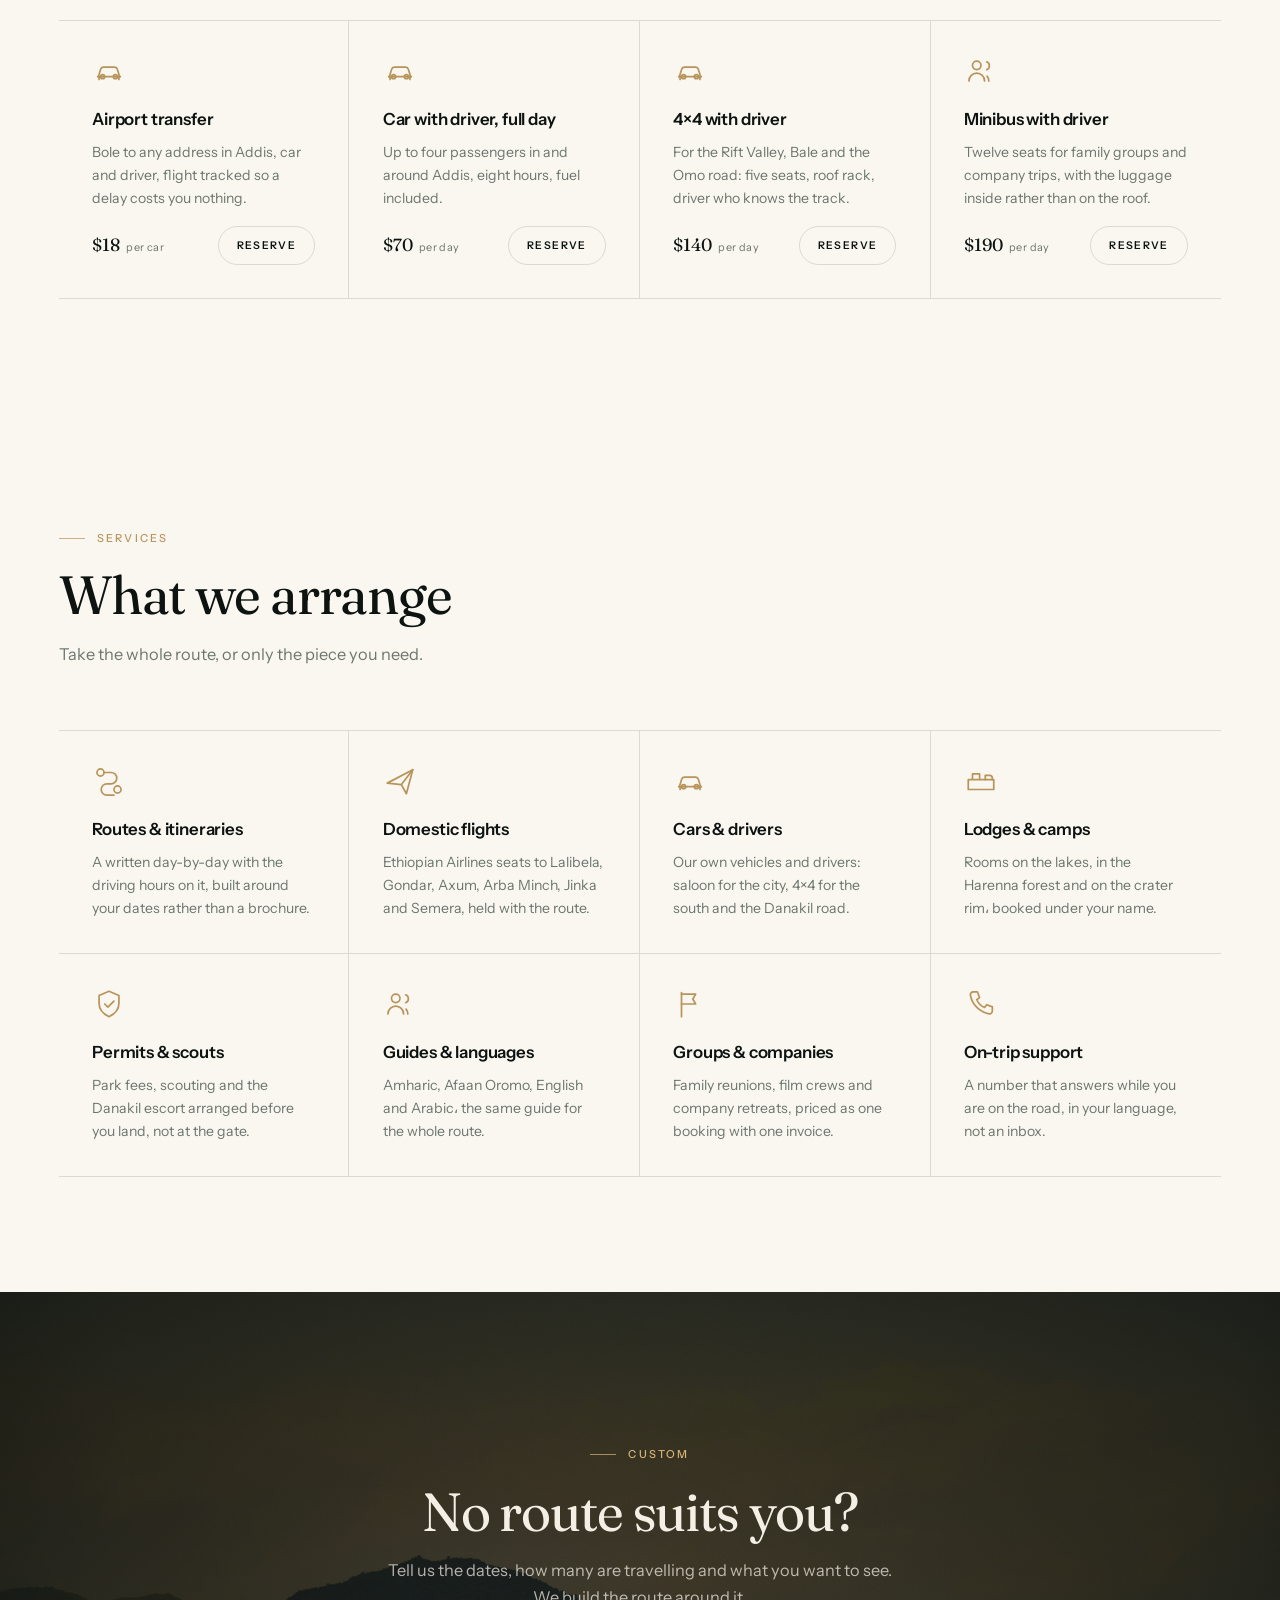
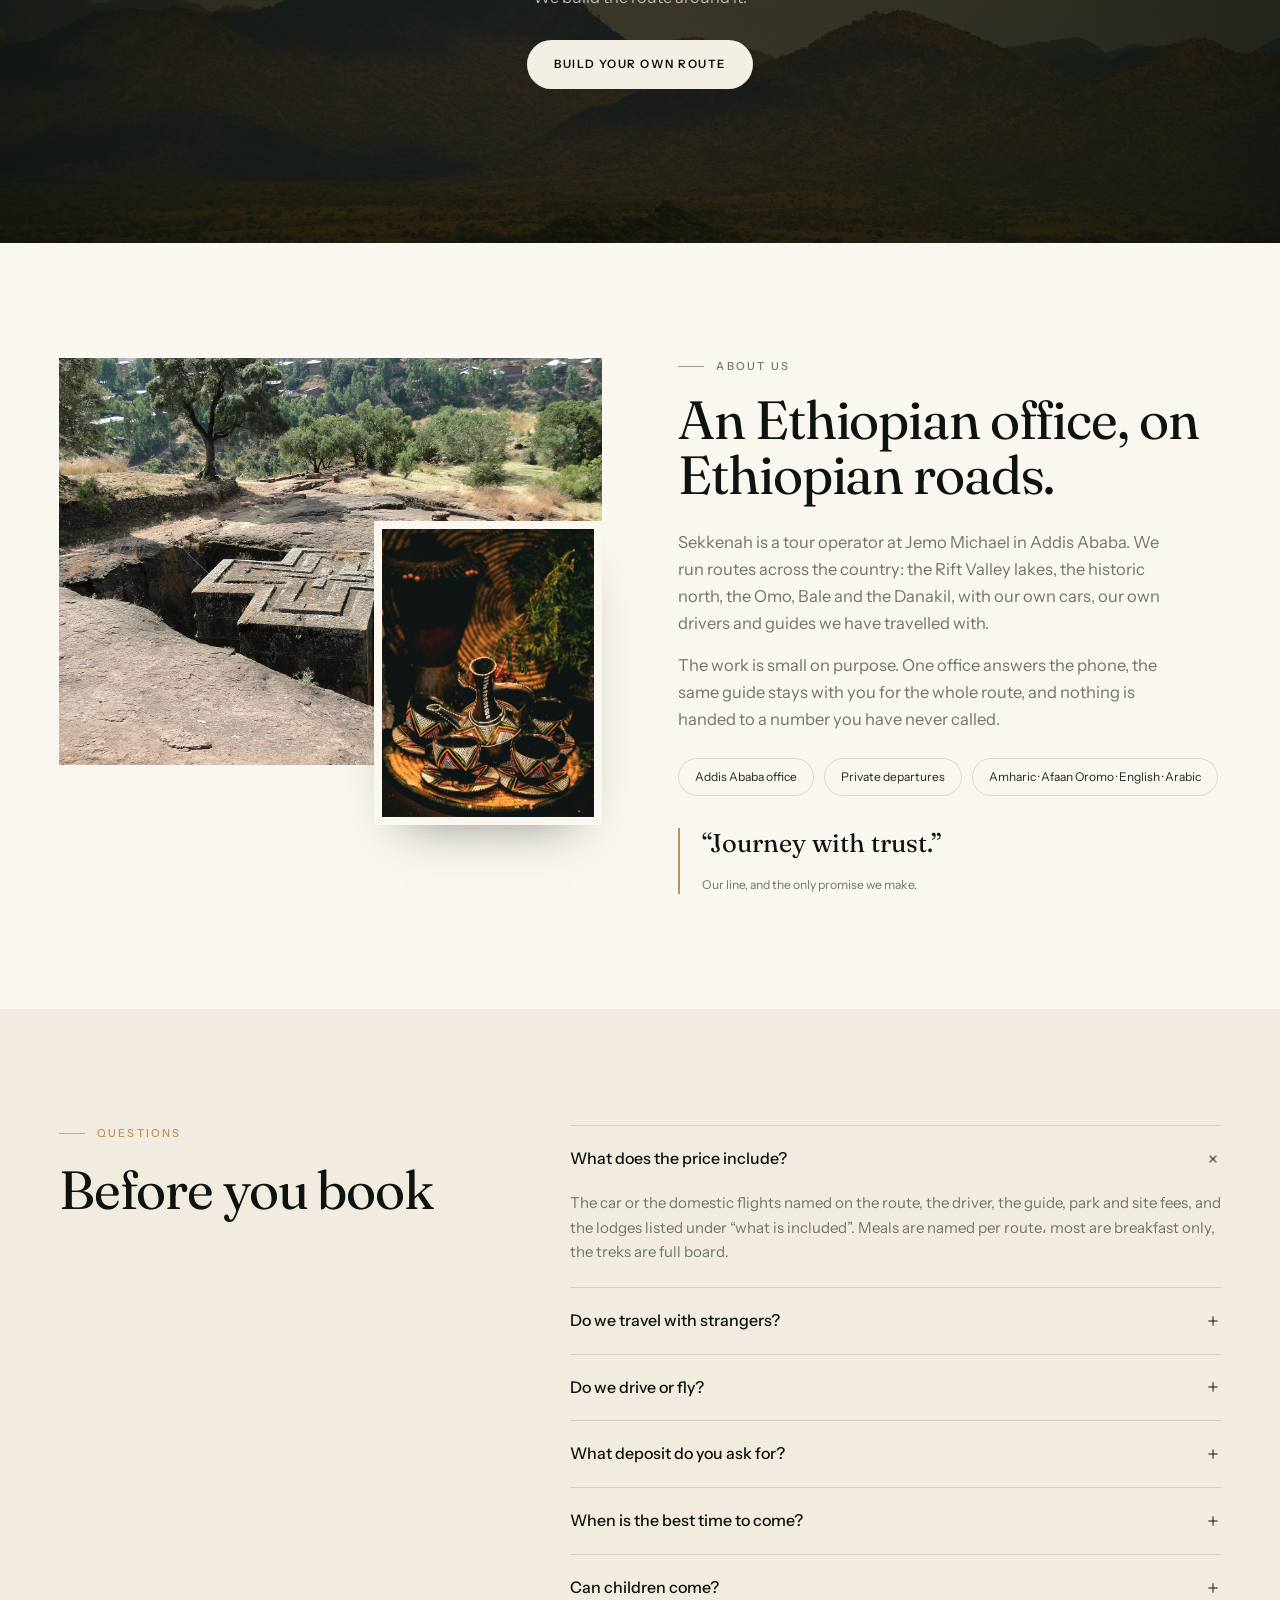
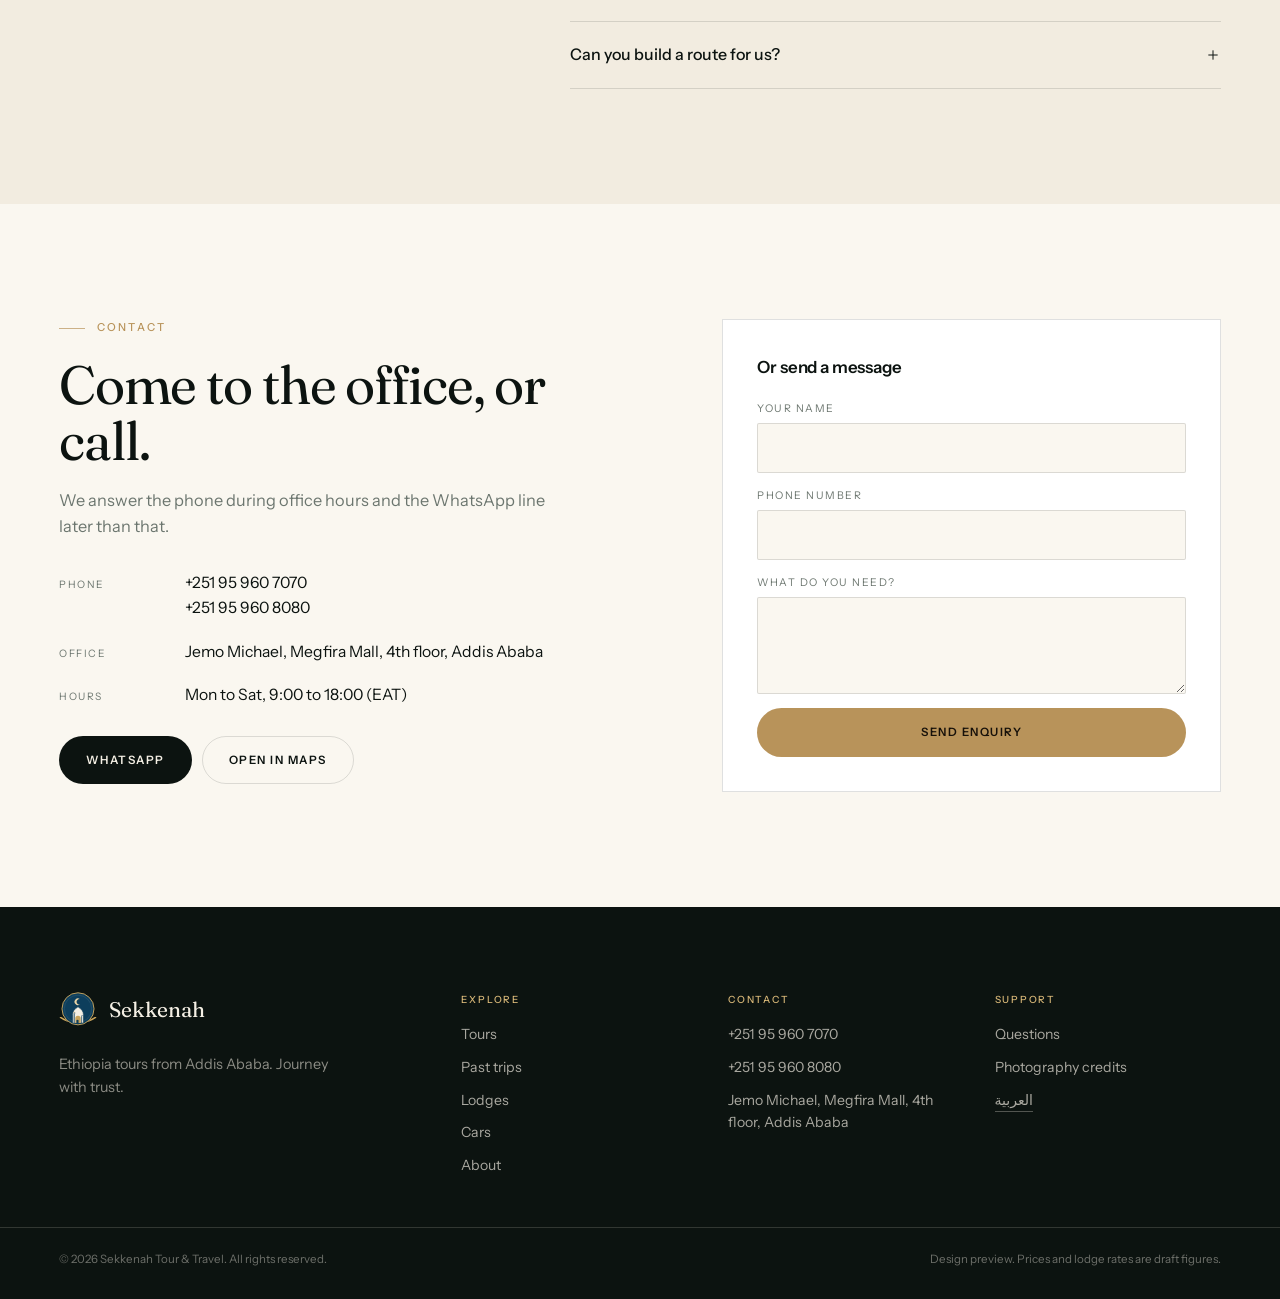
==== commit 26821d48: "Office can edit the films and past-trip photos, and every publish keeps a copy The films and photogr" ====
--- a/index.html
+++ b/index.html
@@ -7,7 +7,7 @@
 <meta name="description" content="Guided tours across Ethiopia from Addis Ababa: the Rift Valley lakes, Lalibela and the historic north, the Omo valley, Bale and the Danakil, with a car, a driver and a guide.">
 <meta name="theme-color" content="#0d1512">
 <!-- Empty until the booking API is deployed; then put its URL here. -->
-<meta name="sekkenah-api" content="https://sekkenah-api.adjoining-quartz-f37.workers.dev">
+<meta name="sekkenah-api" content="https://sekkenah-api.fern-aura.workers.dev">
 <link rel="icon" href="assets/img/mark.svg" type="image/svg+xml">
 <meta property="og:type" content="website">
 <meta property="og:title" content="Sekkenah: Ethiopia tours from Addis Ababa">
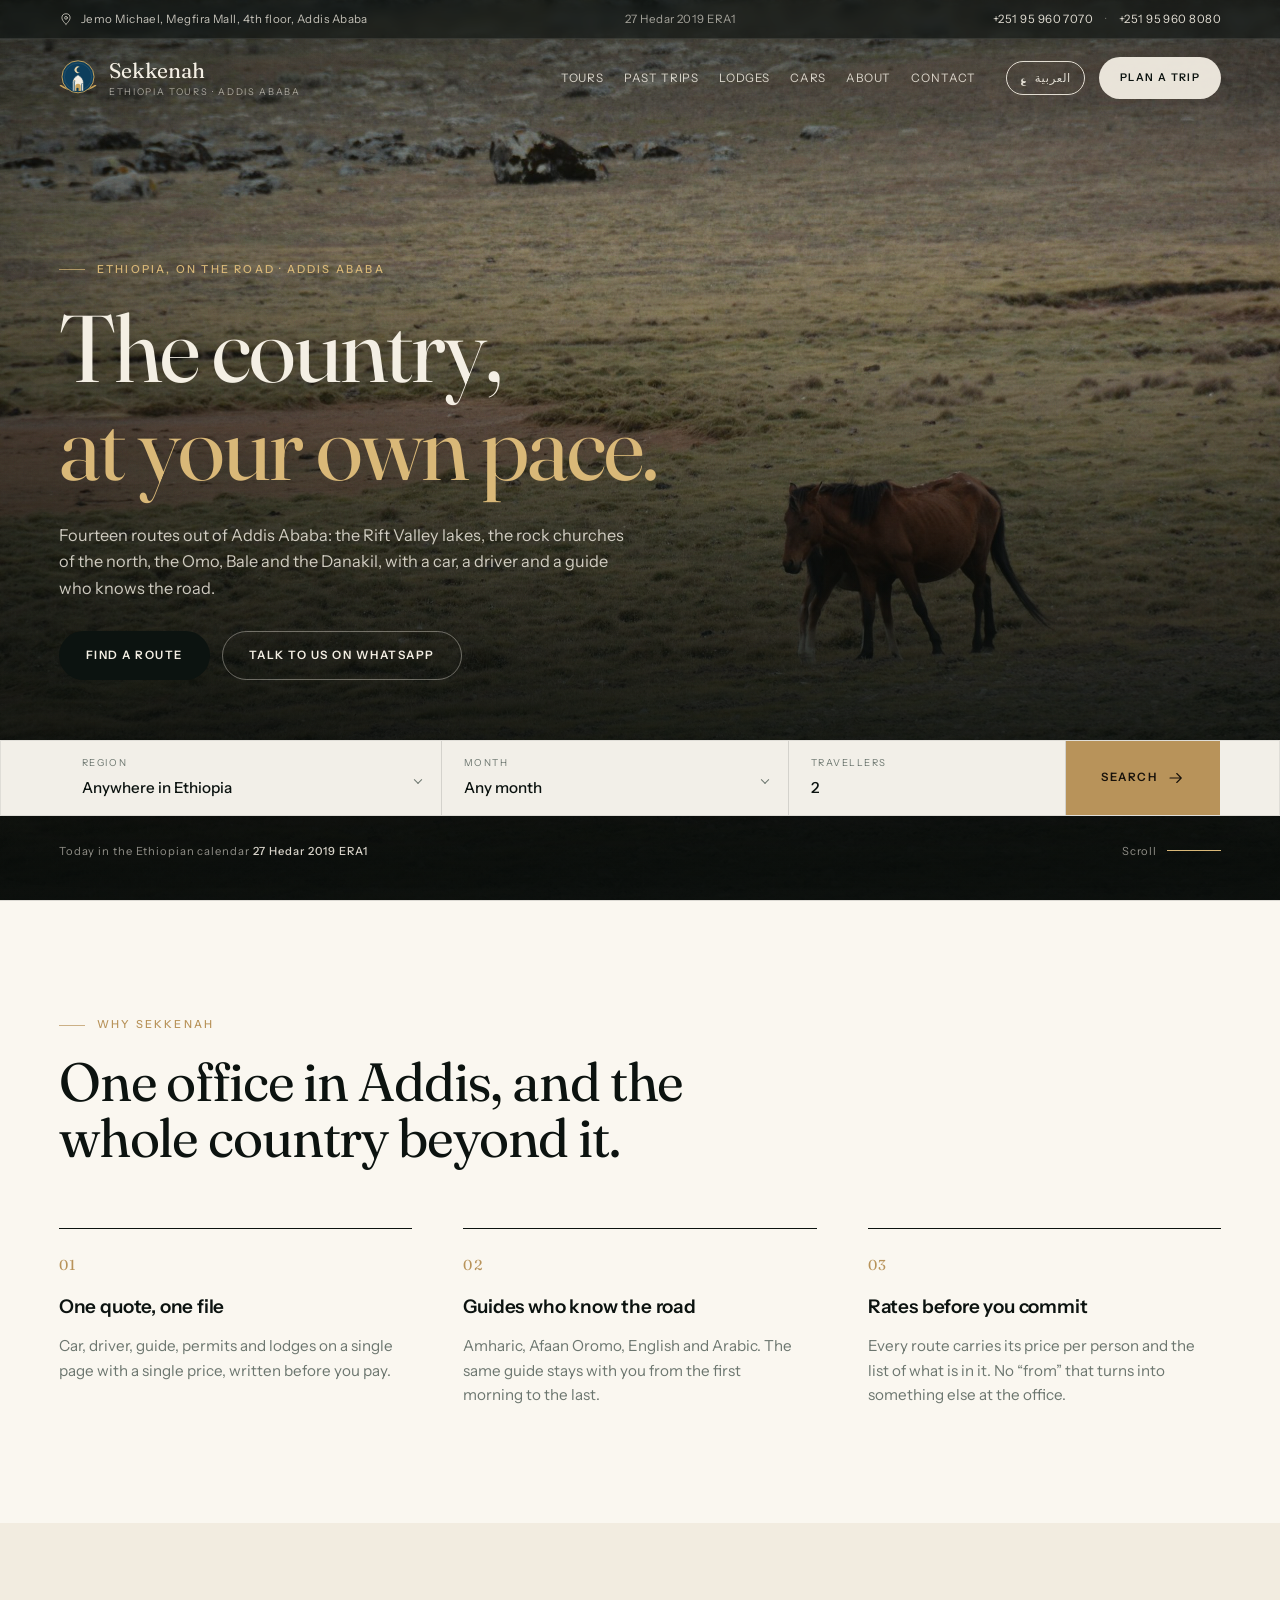
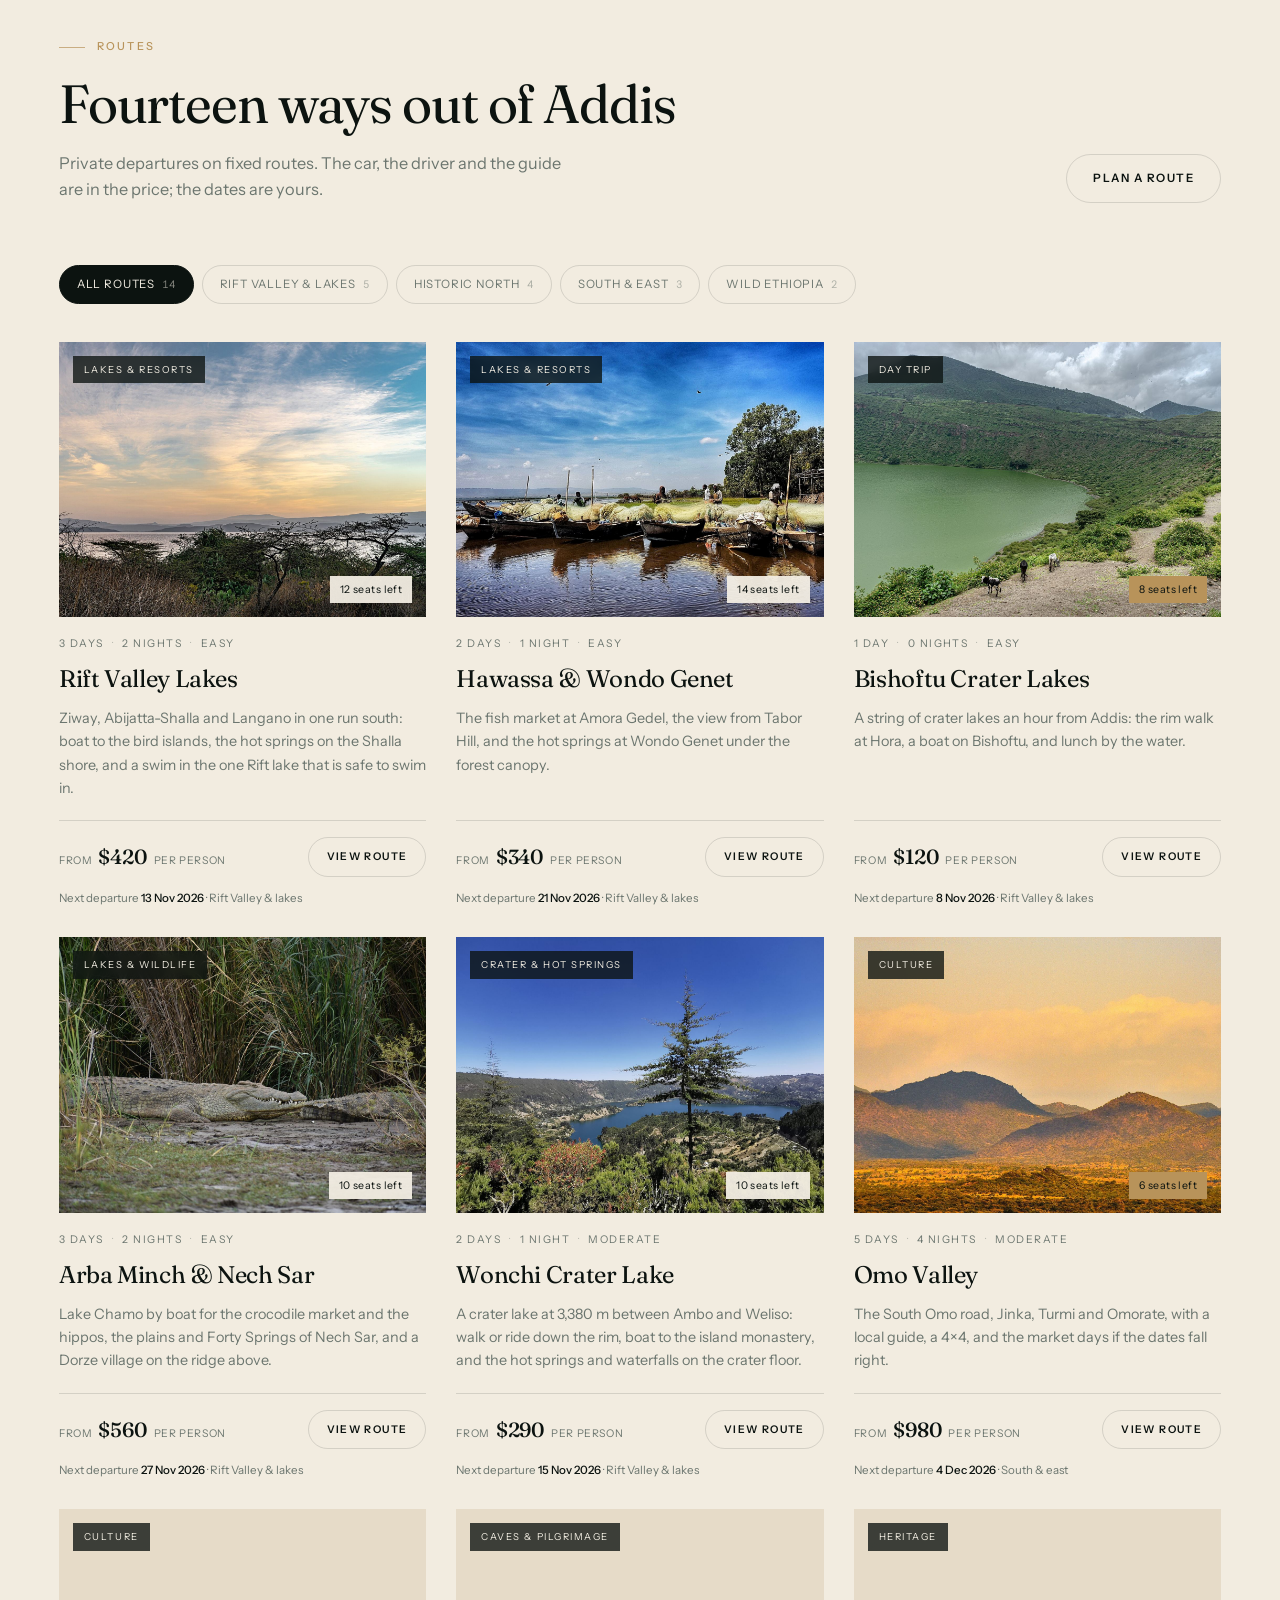
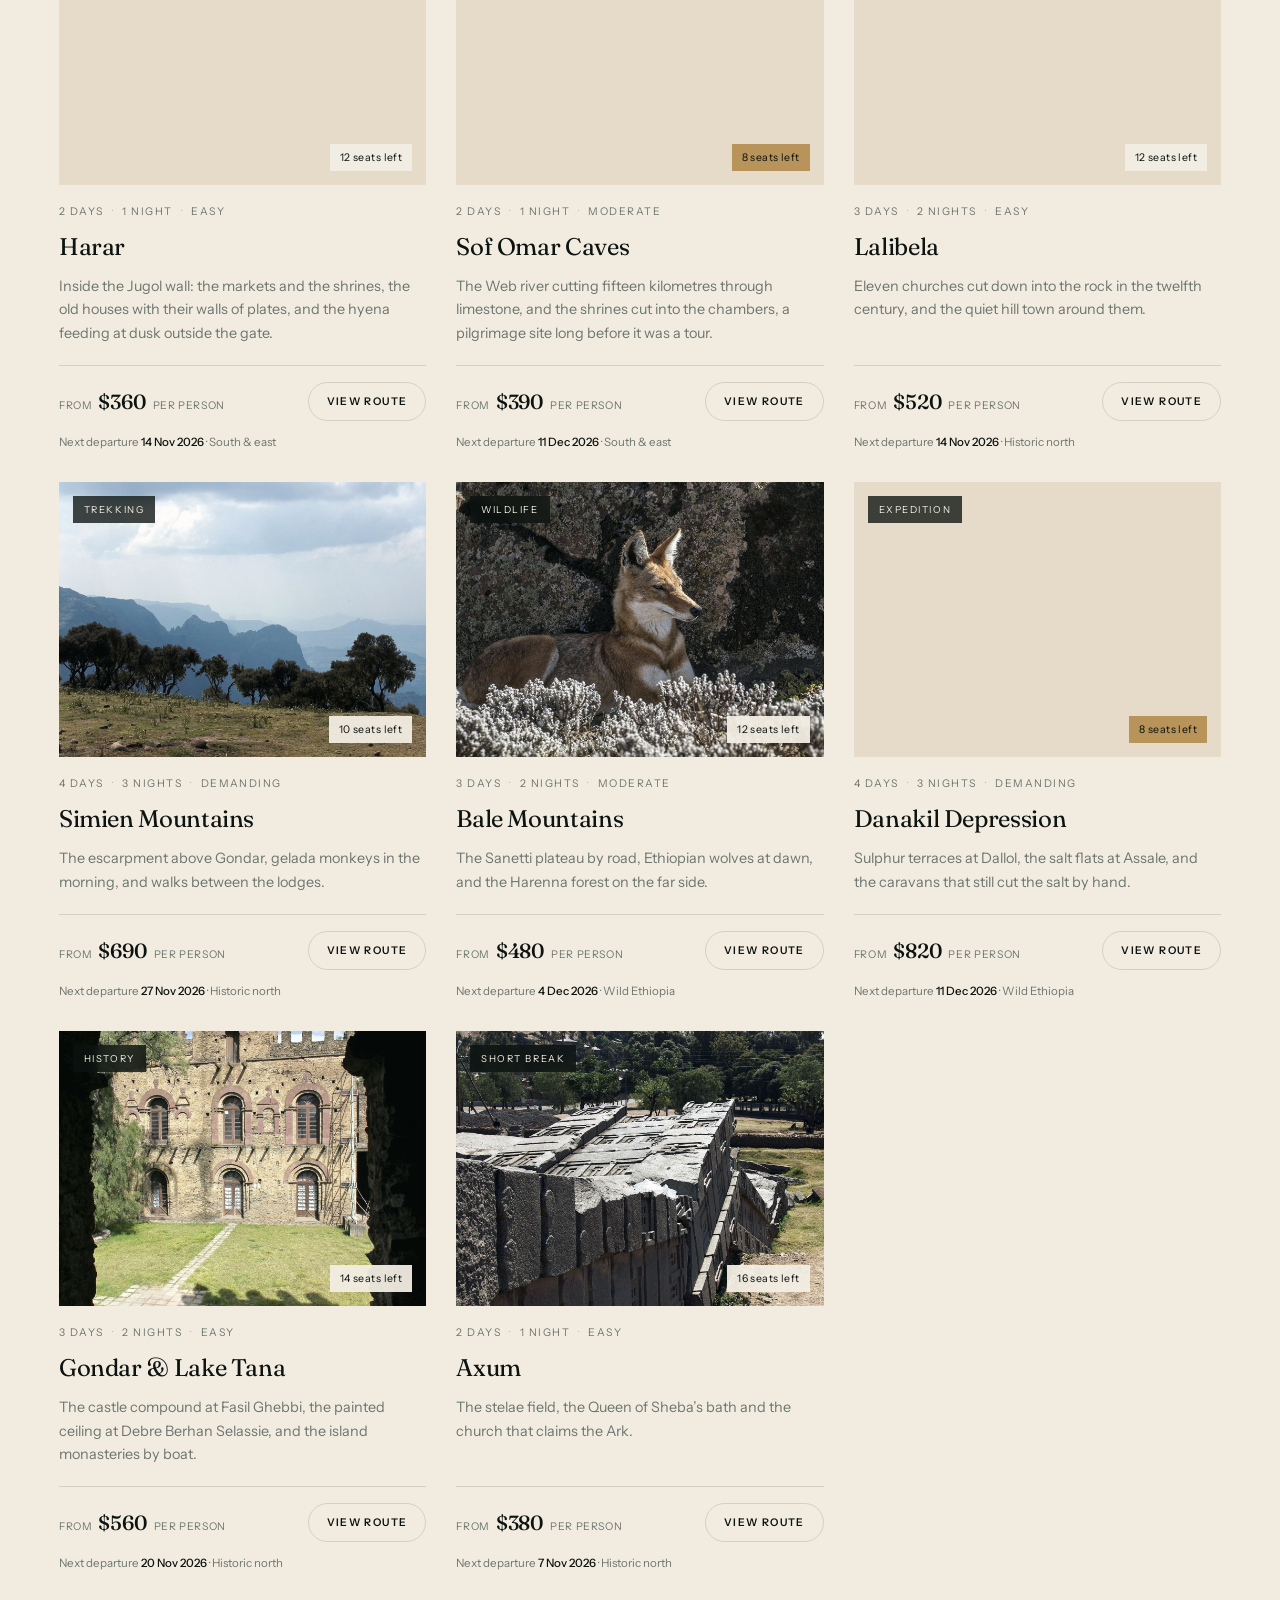
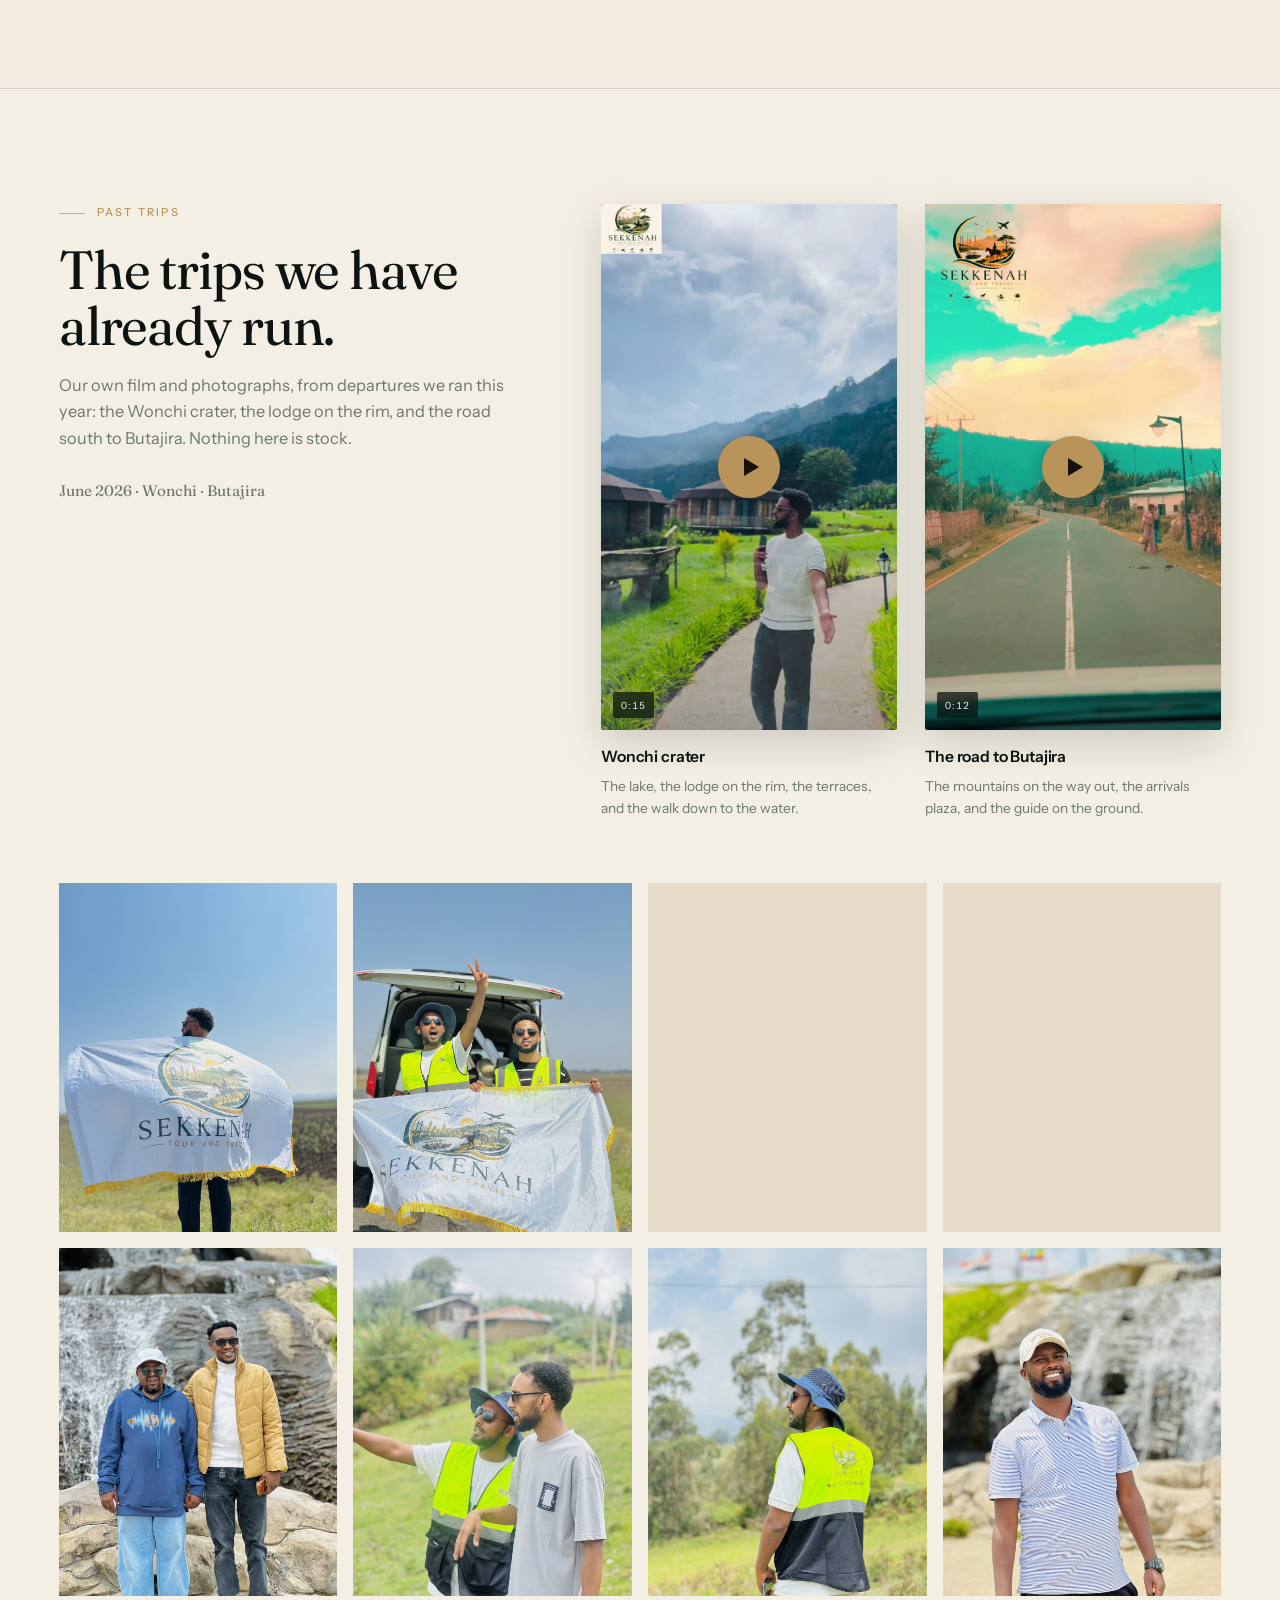
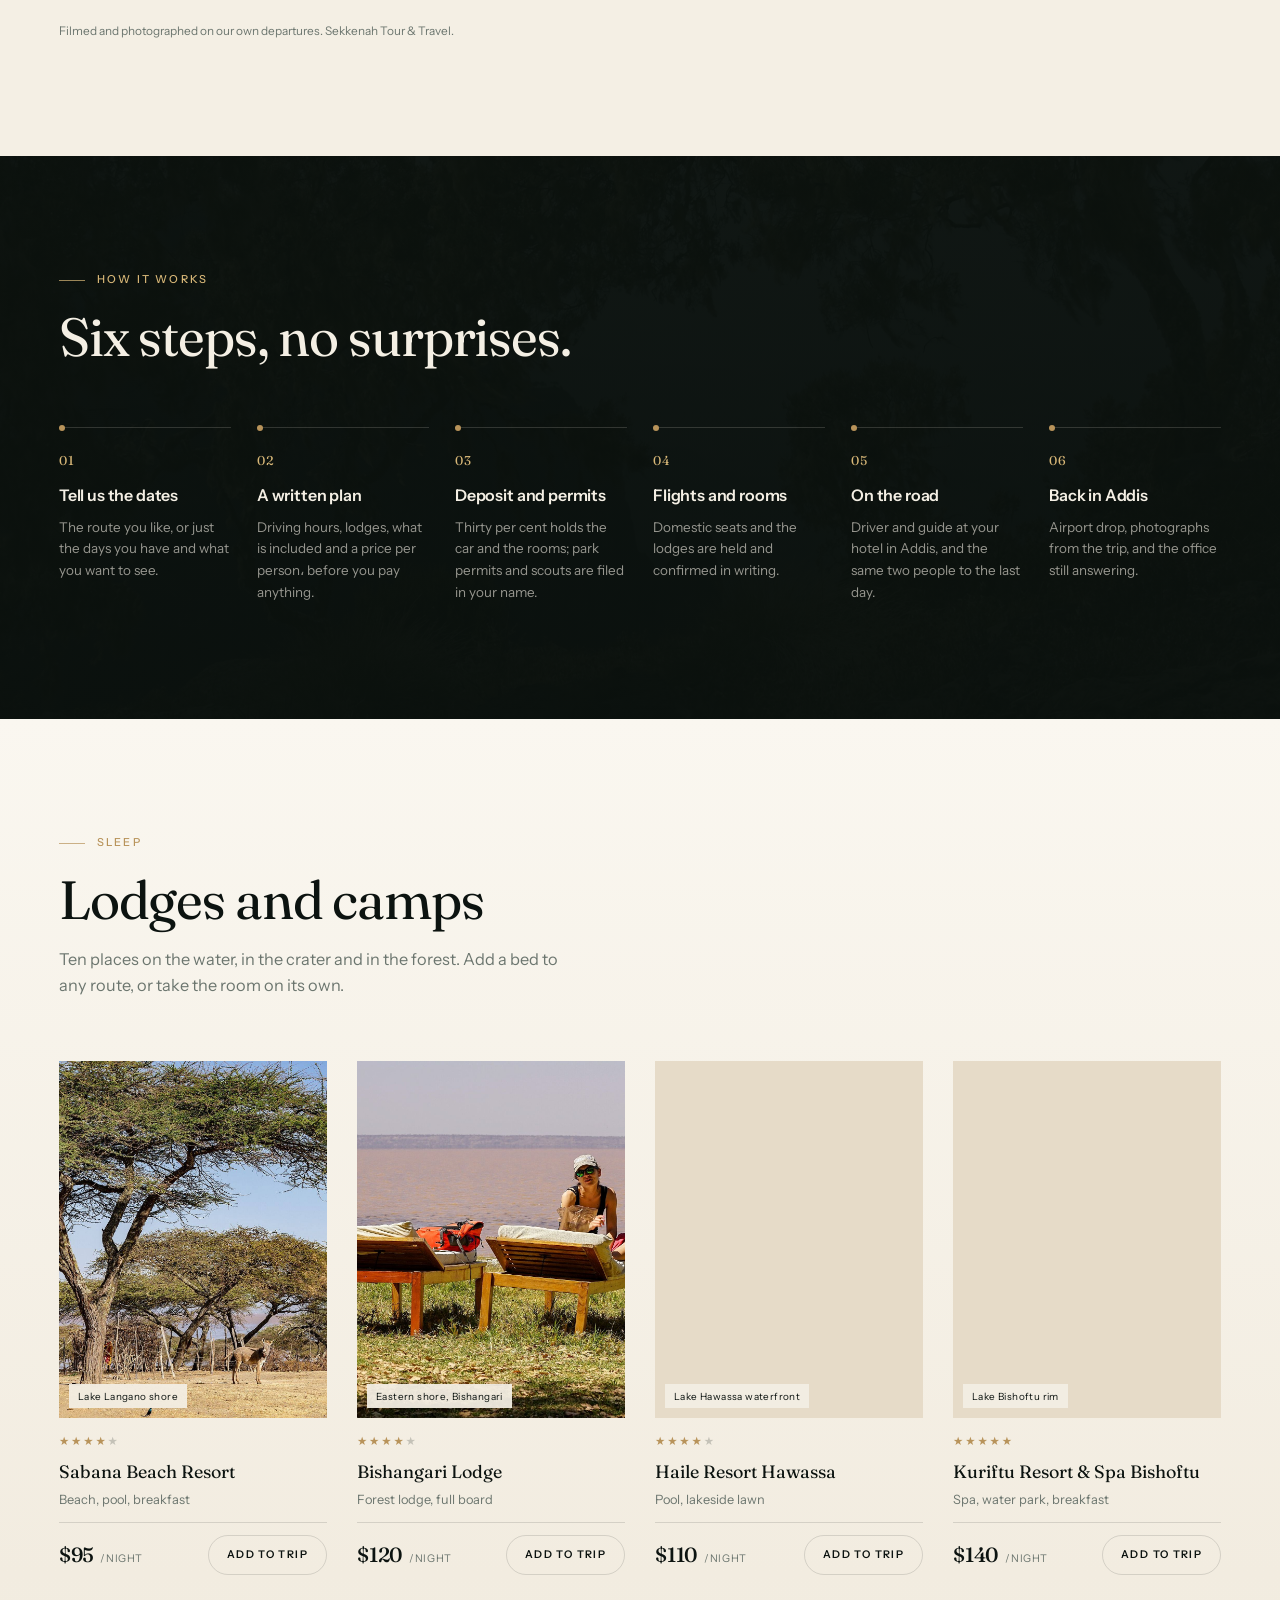
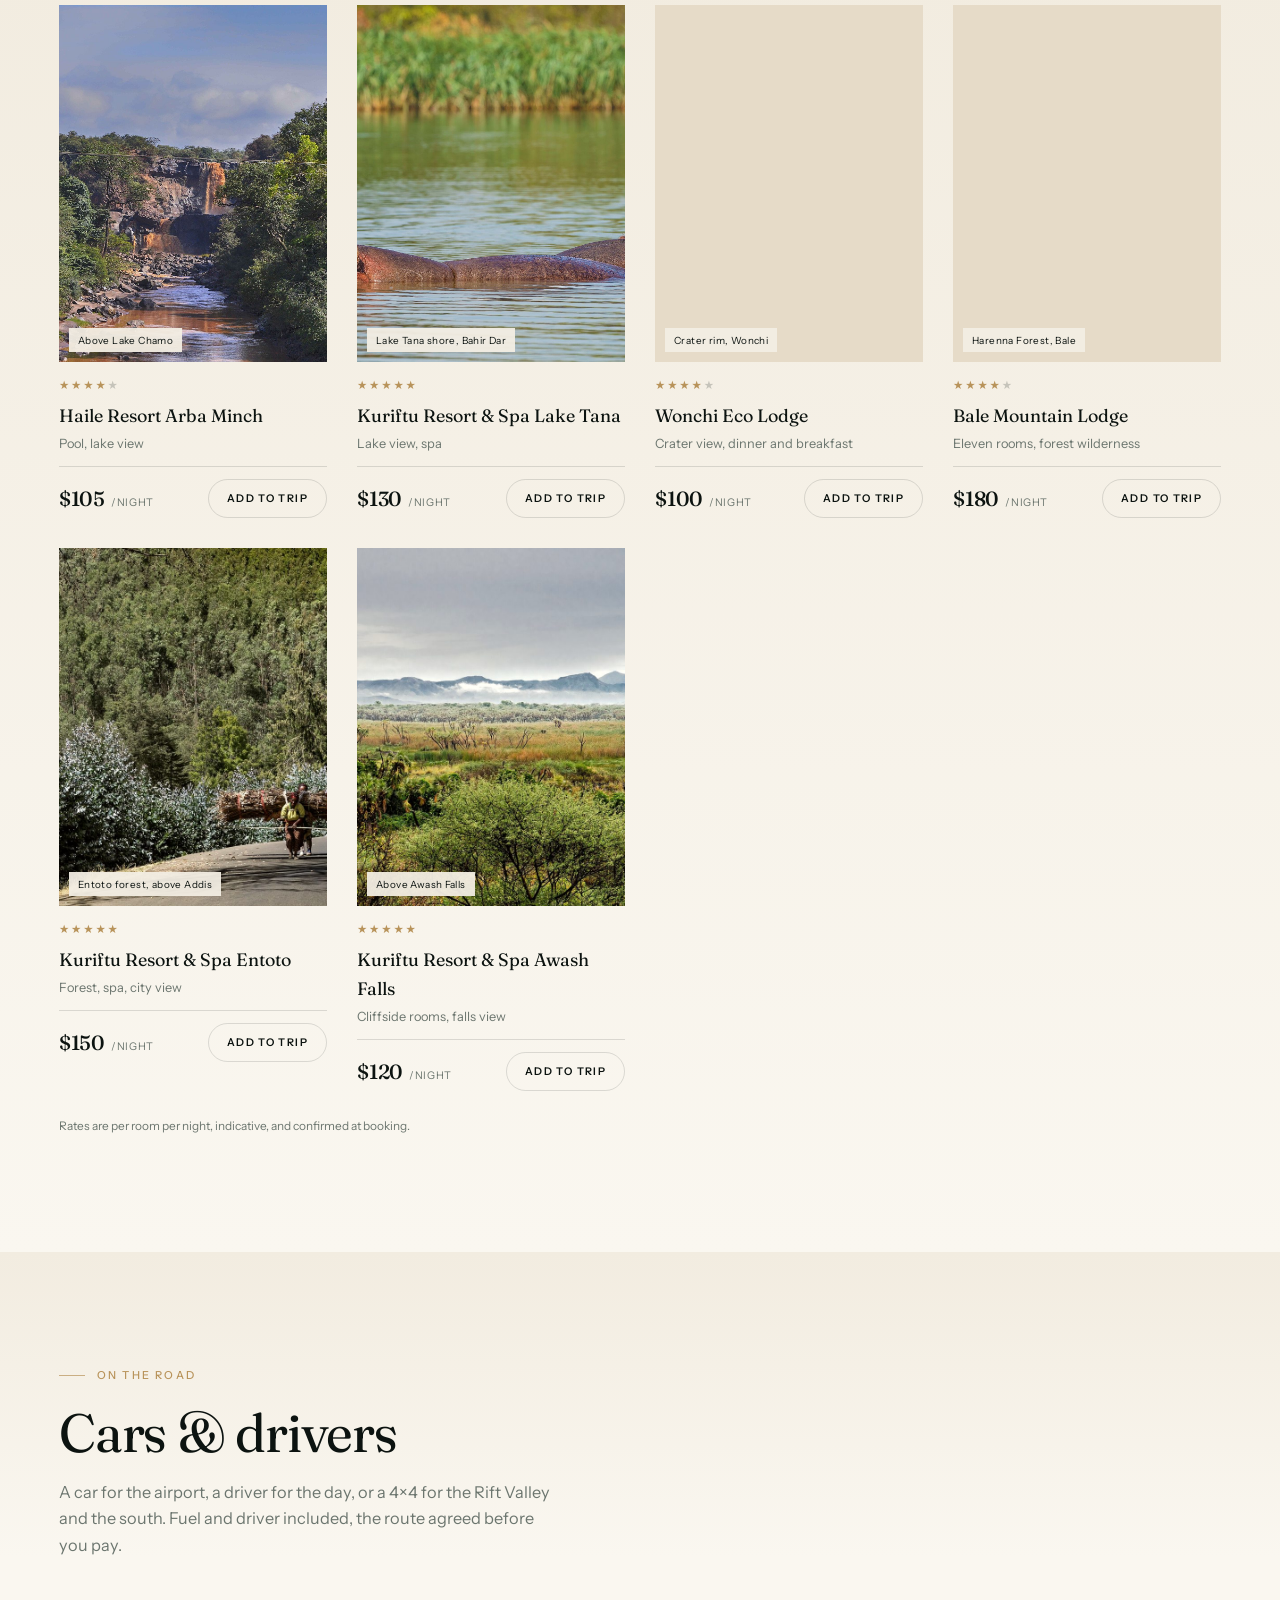
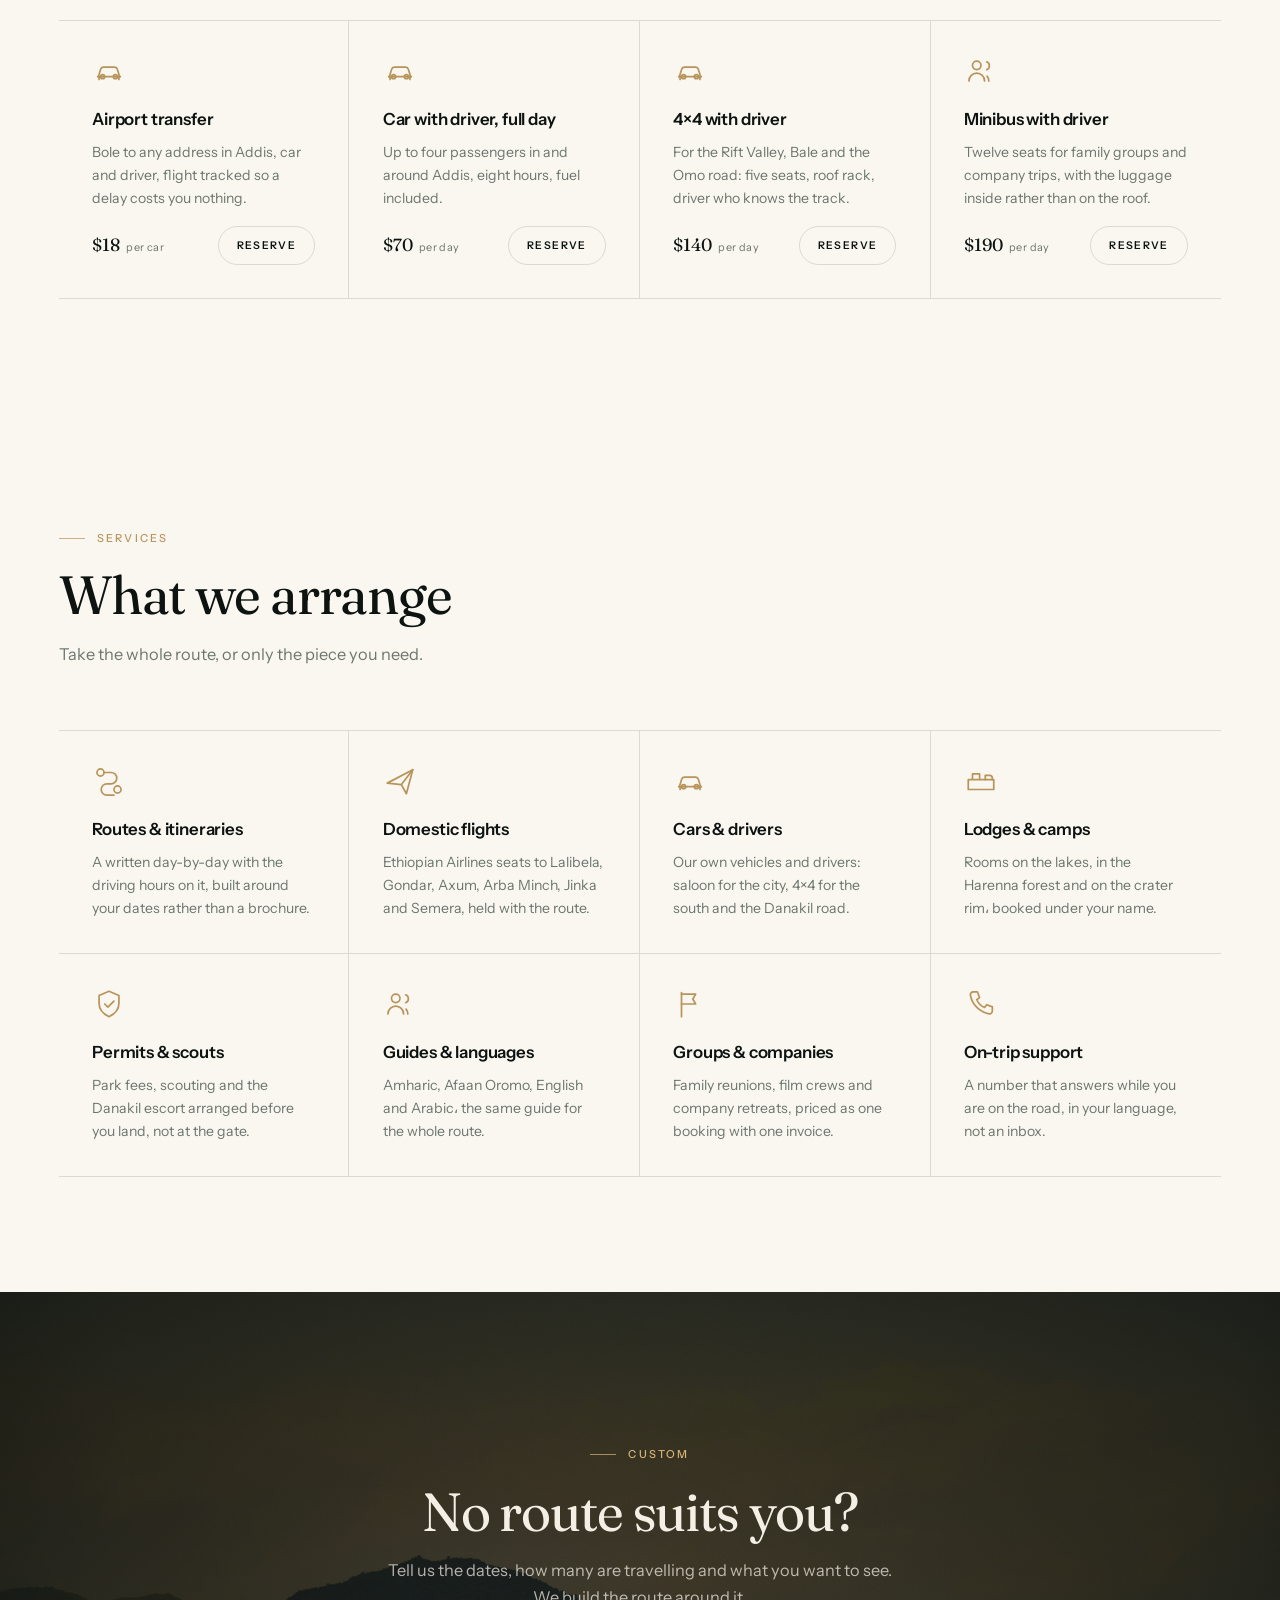
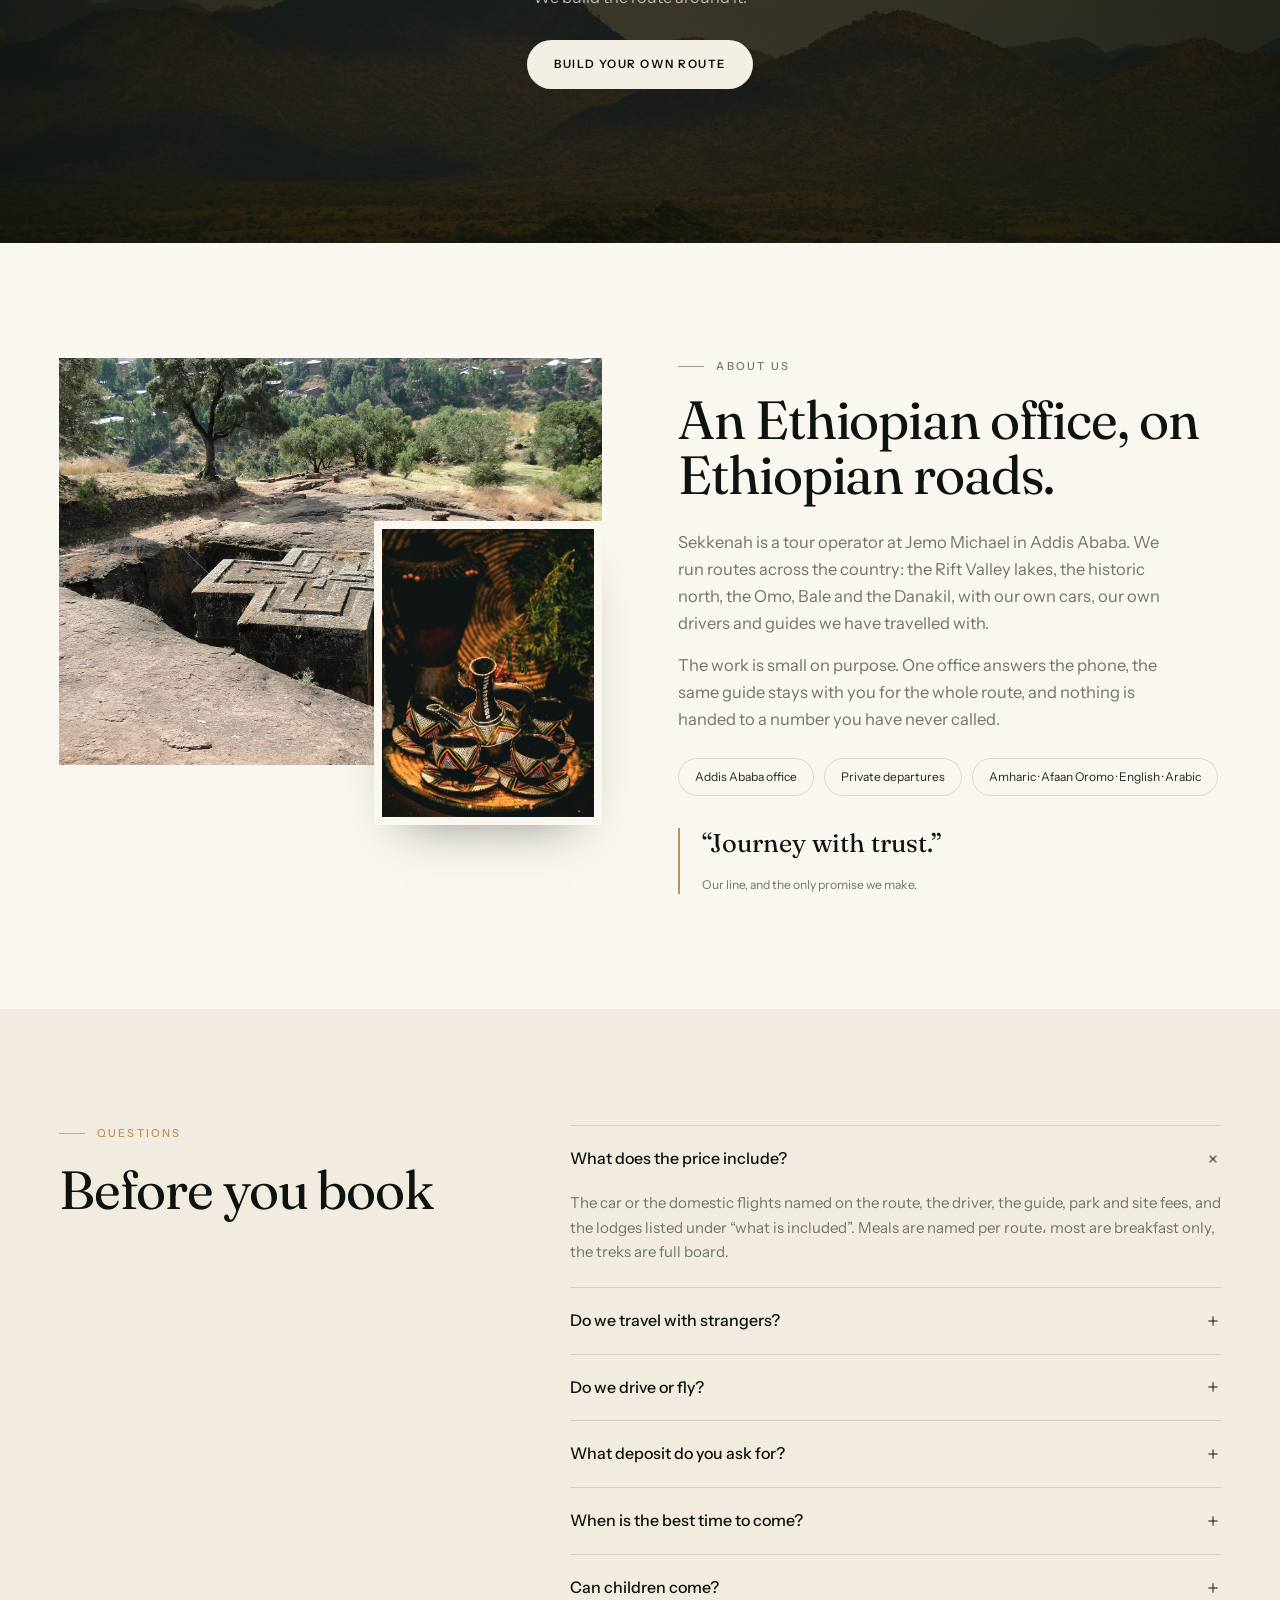
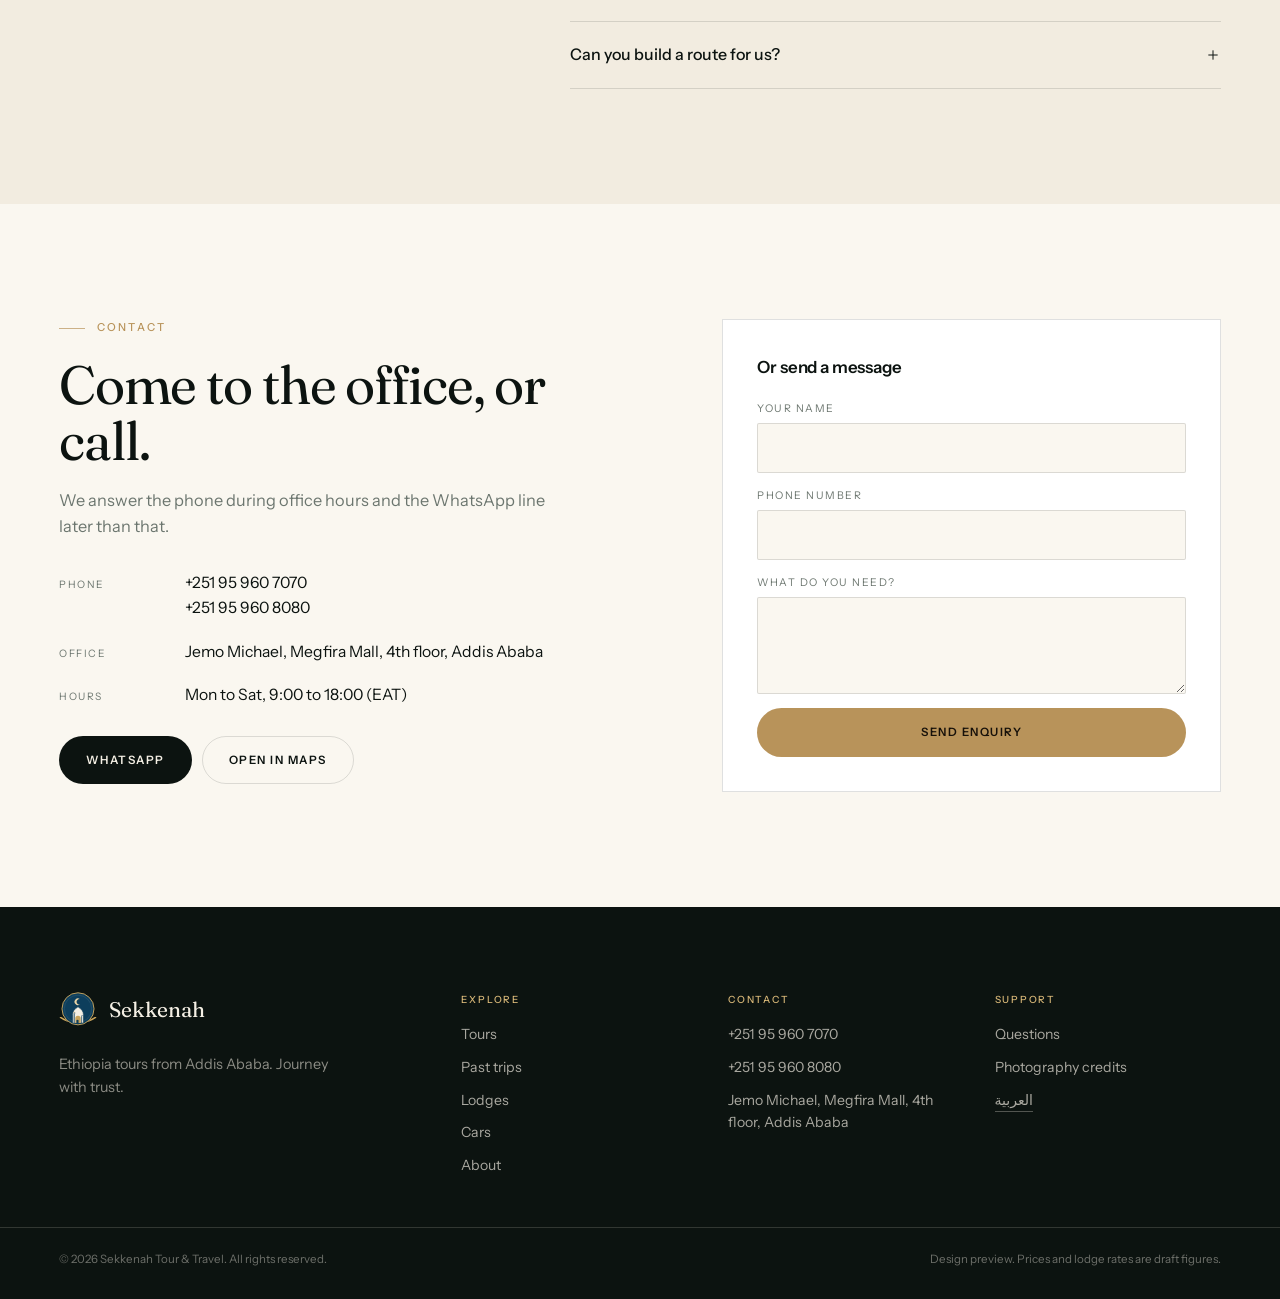
==== commit 32018f7c: "Point the booking server at the permanent account" ====
--- a/index.html
+++ b/index.html
@@ -7,7 +7,7 @@
 <meta name="description" content="Guided tours across Ethiopia from Addis Ababa: the Rift Valley lakes, Lalibela and the historic north, the Omo valley, Bale and the Danakil, with a car, a driver and a guide.">
 <meta name="theme-color" content="#0d1512">
 <!-- Empty until the booking API is deployed; then put its URL here. -->
-<meta name="sekkenah-api" content="https://sekkenah-api.fern-aura.workers.dev">
+<meta name="sekkenah-api" content="https://sekkenah-api.adamdiditfirst.workers.dev">
 <link rel="icon" href="assets/img/mark.svg" type="image/svg+xml">
 <meta property="og:type" content="website">
 <meta property="og:title" content="Sekkenah: Ethiopia tours from Addis Ababa">
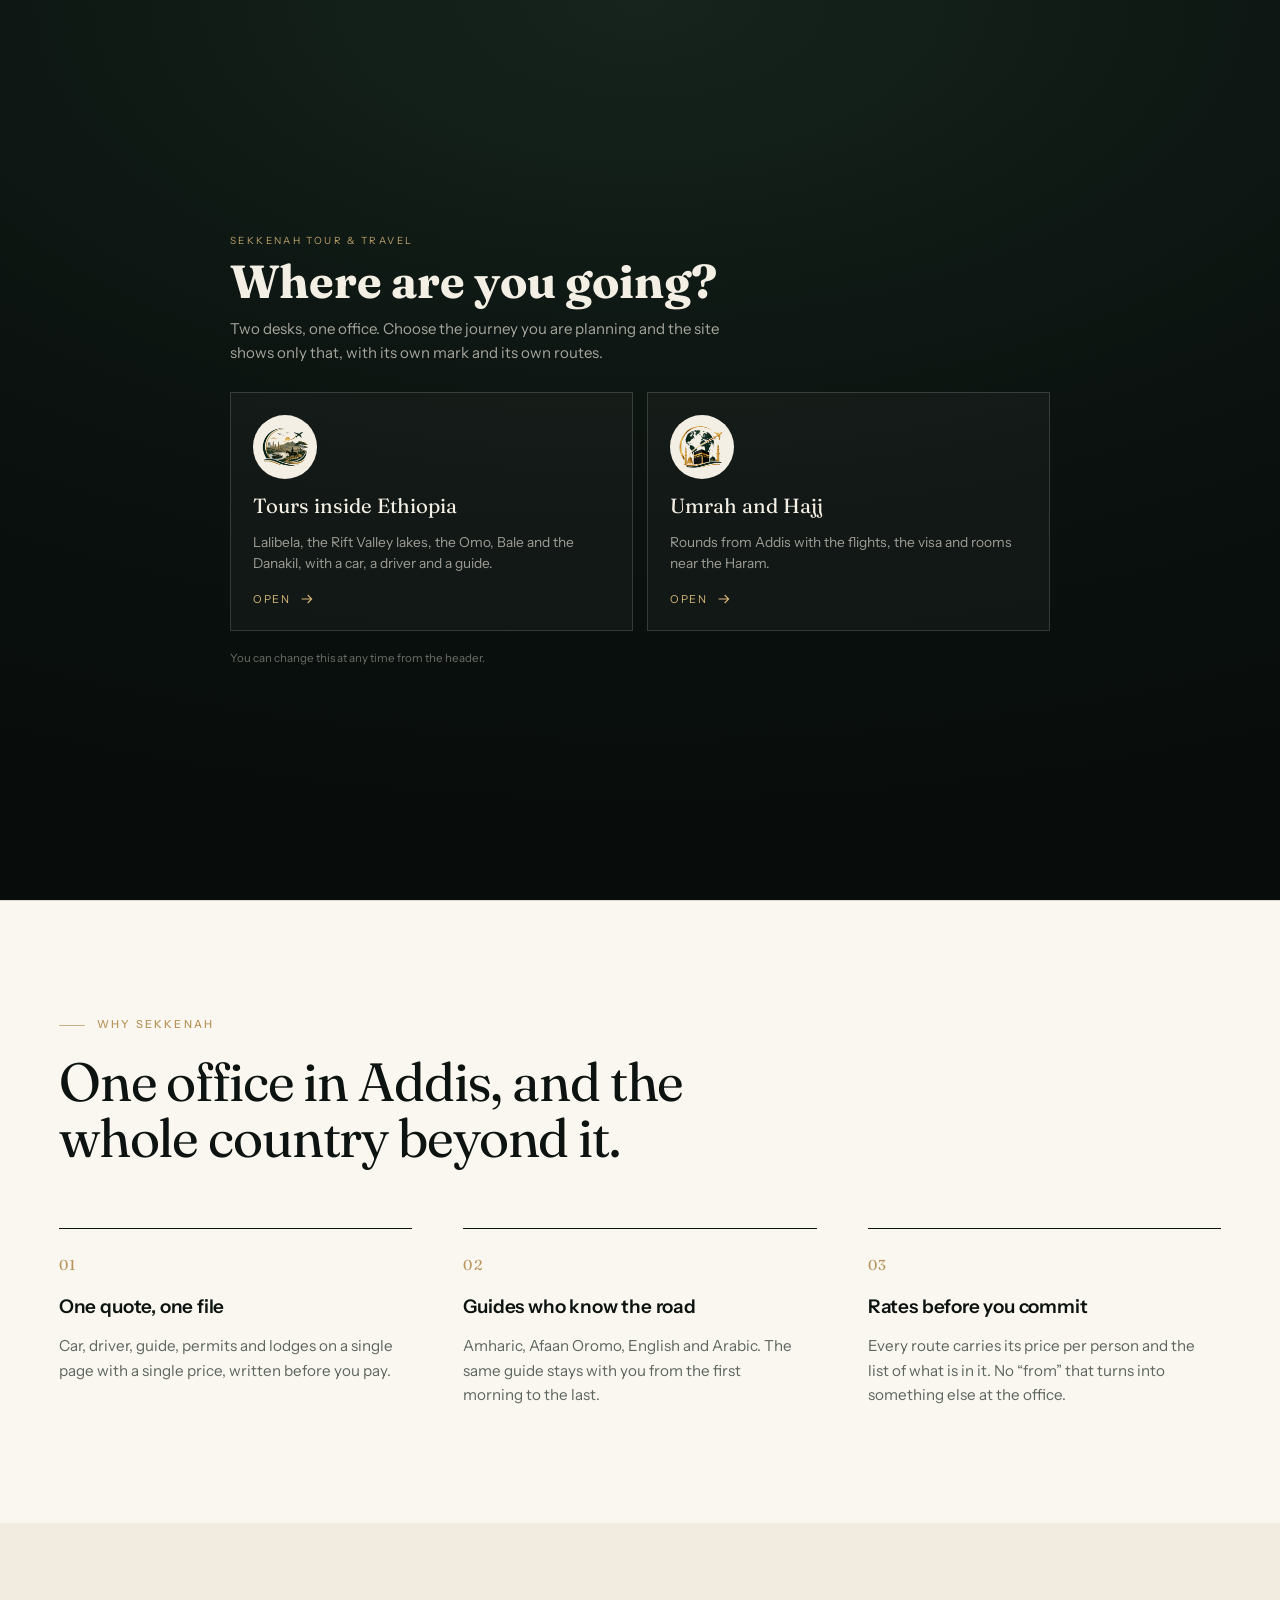
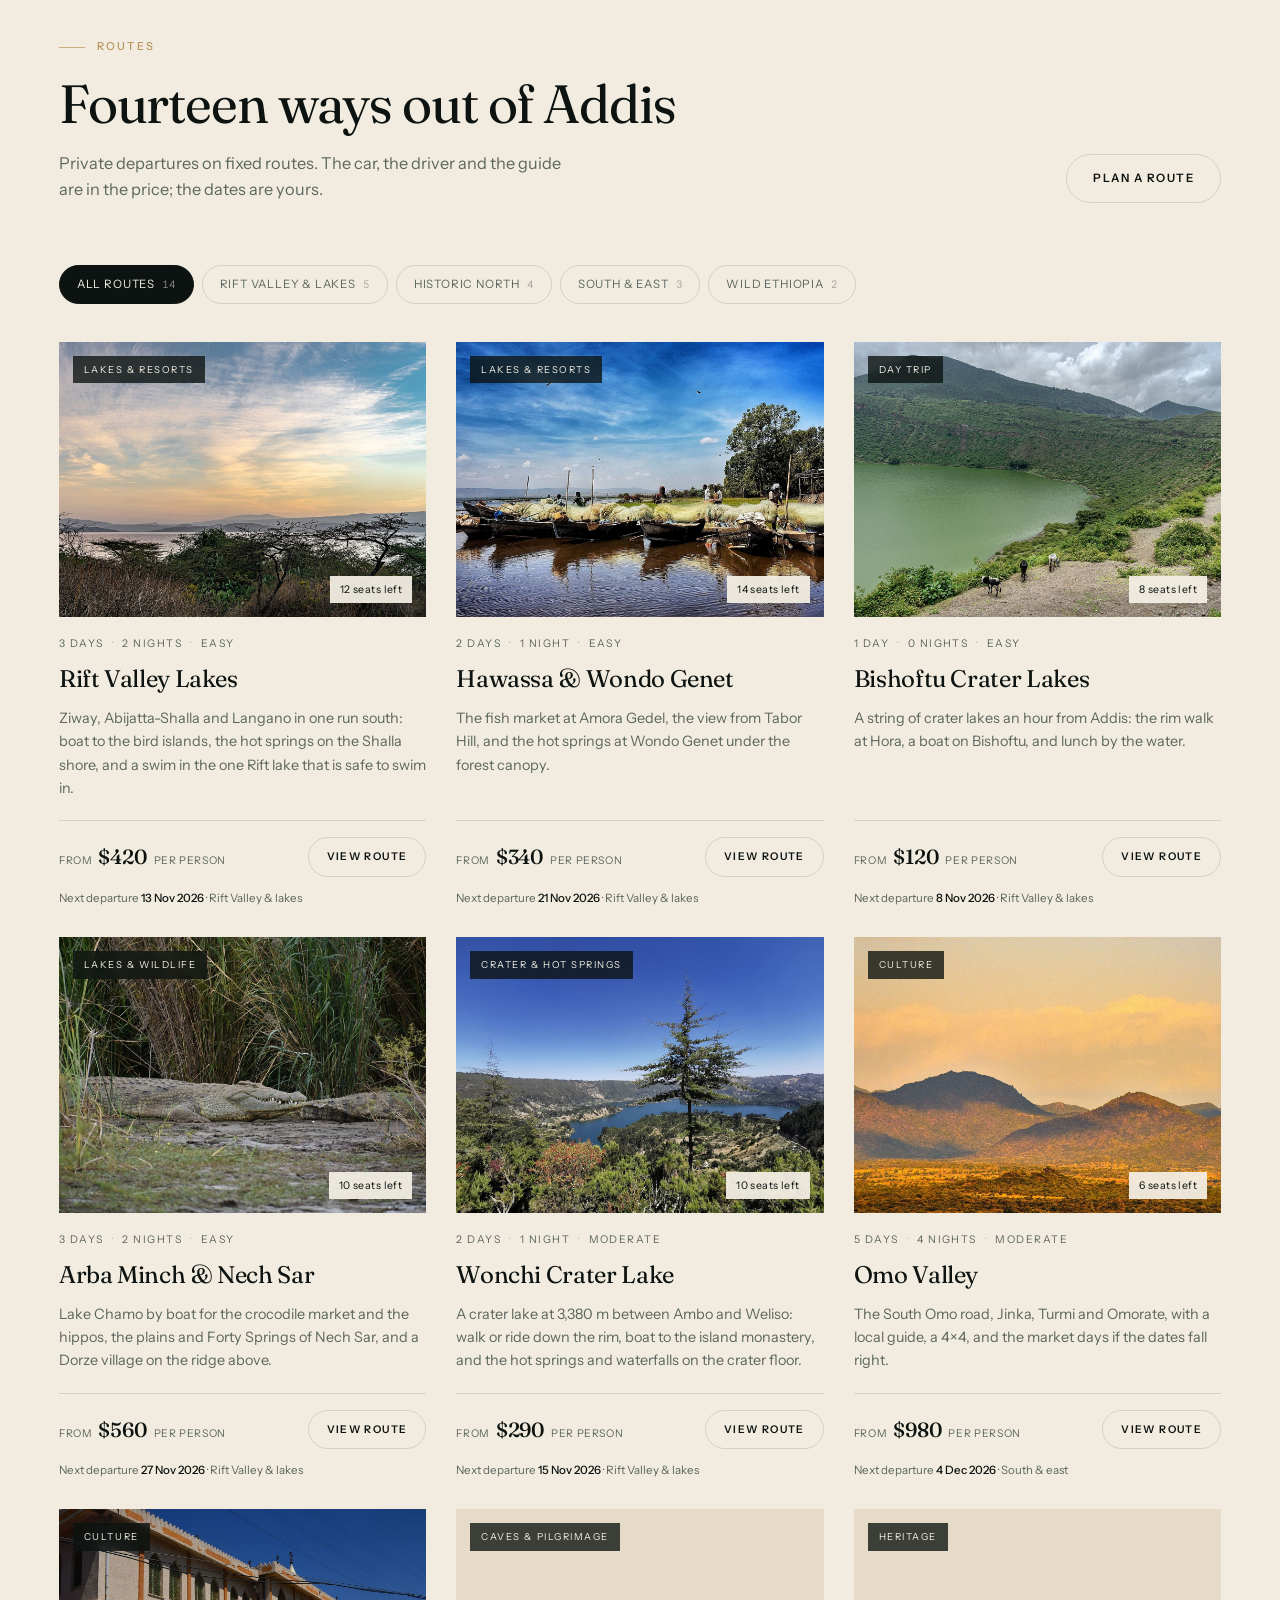
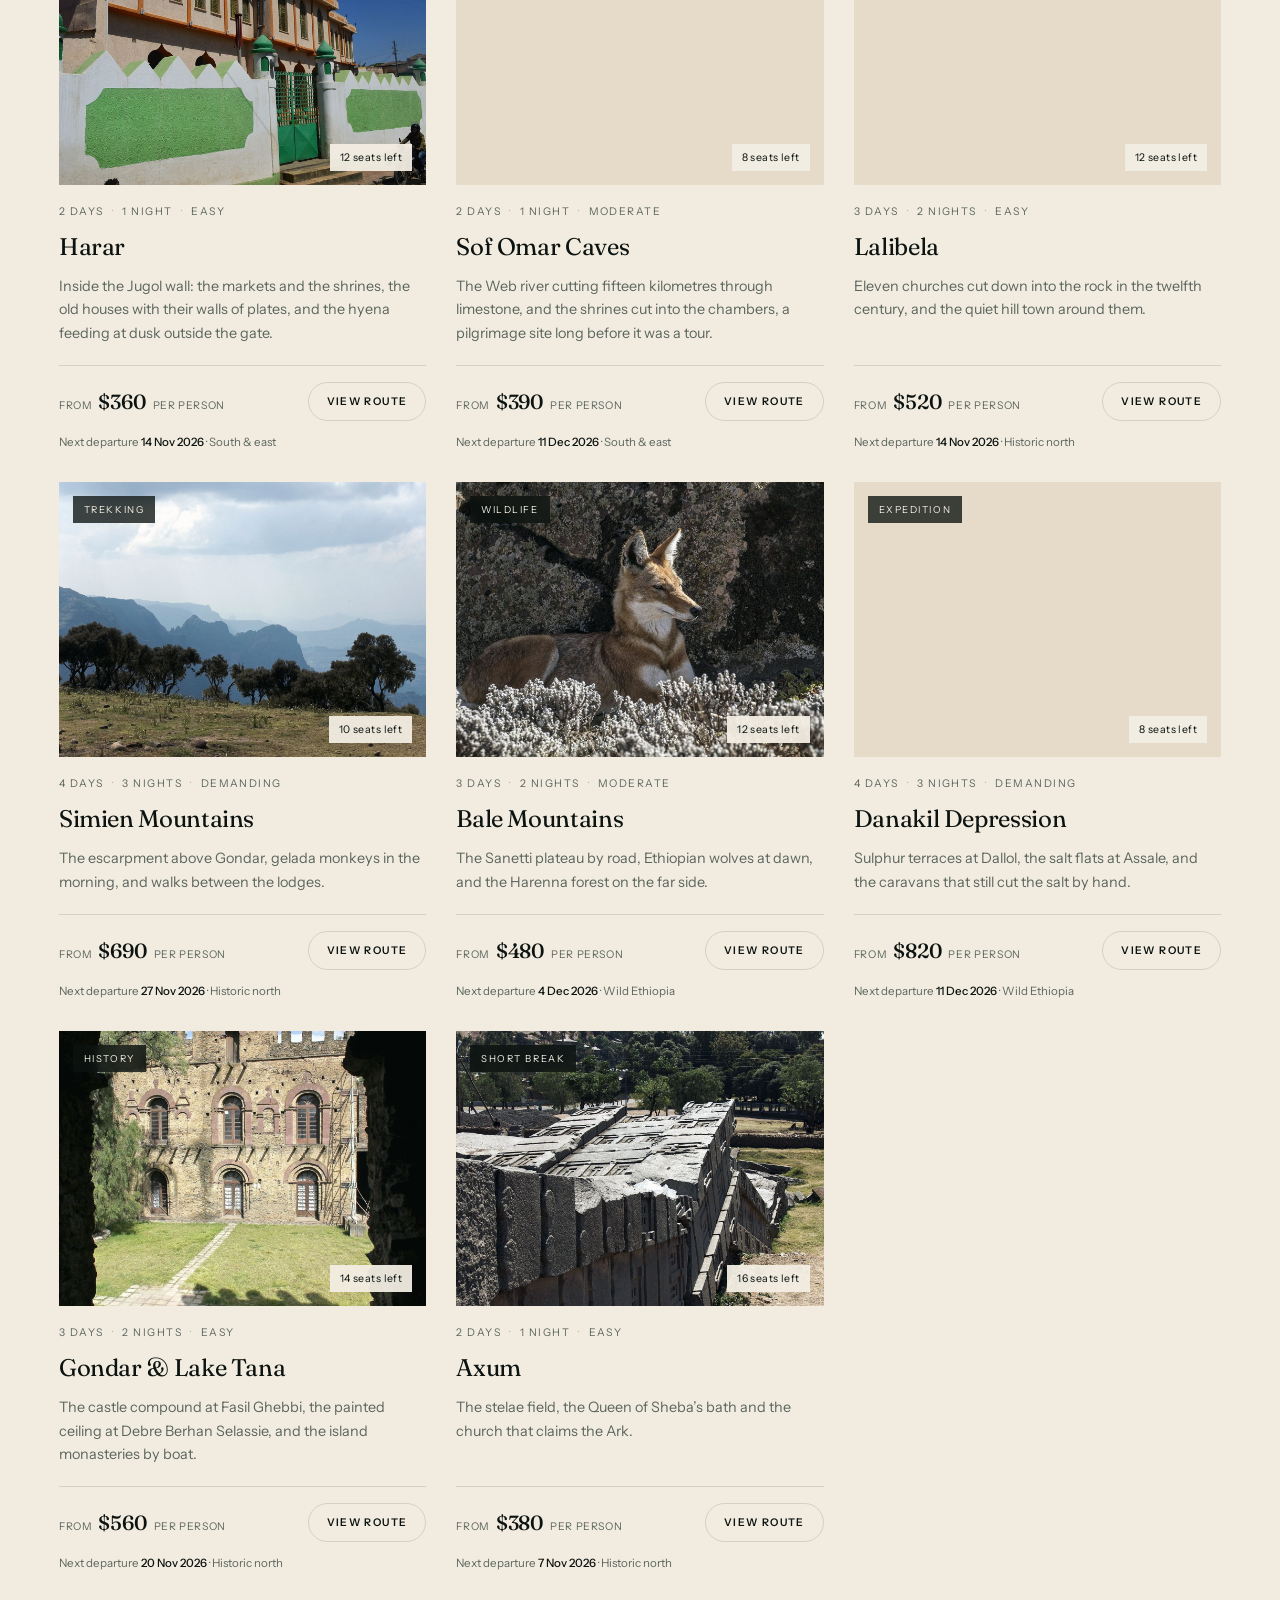
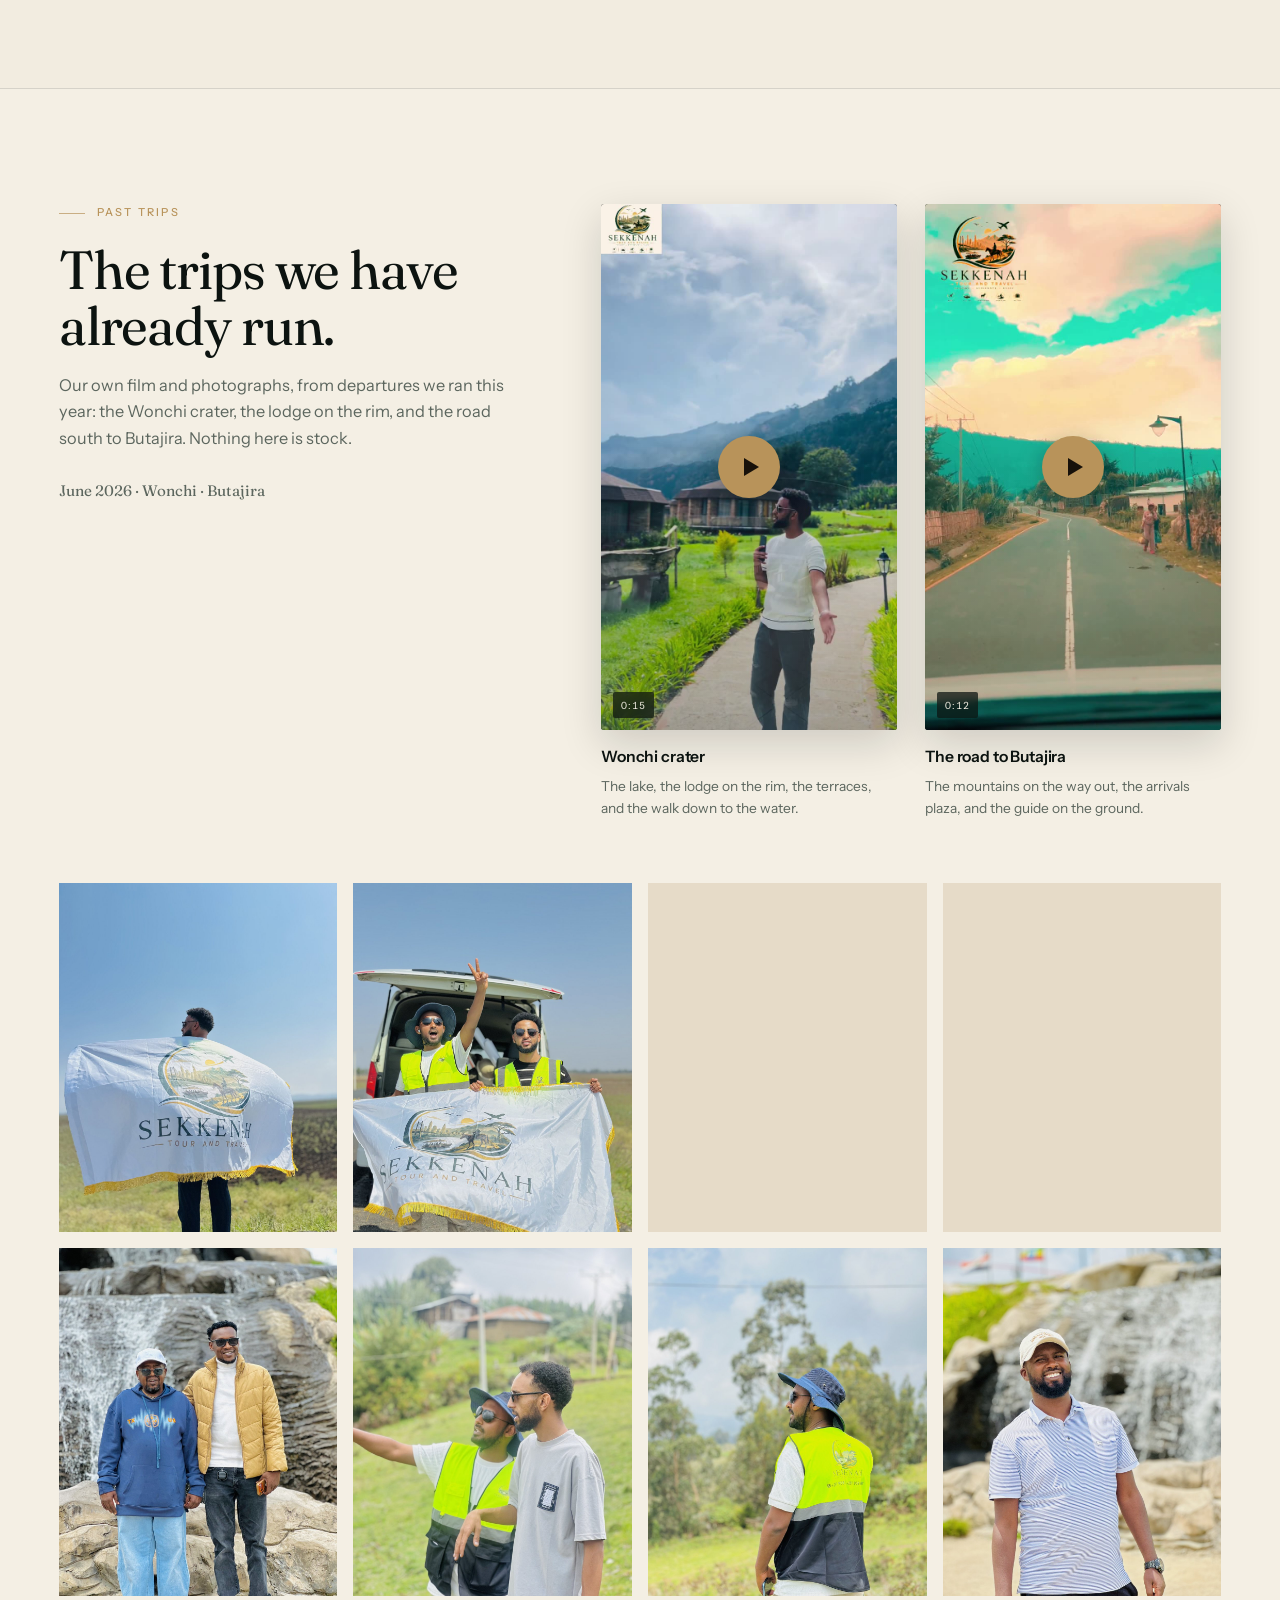
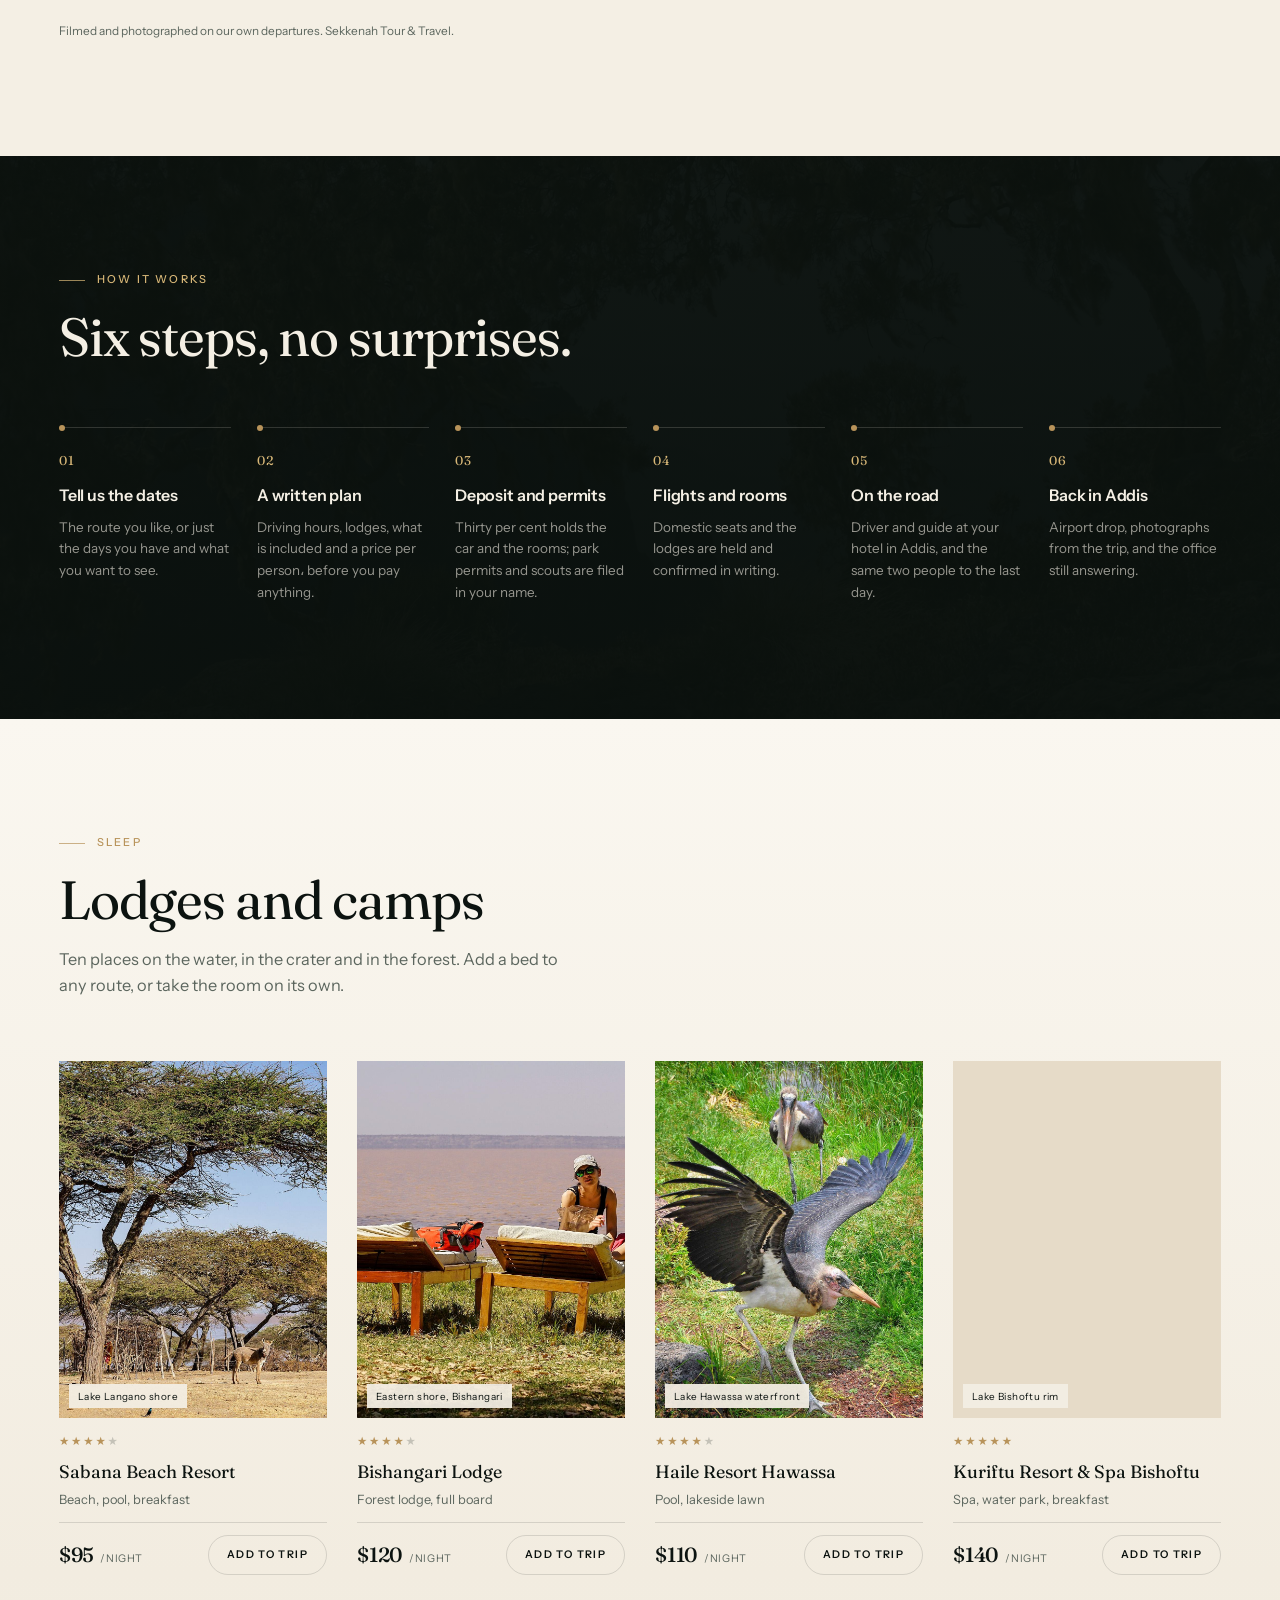
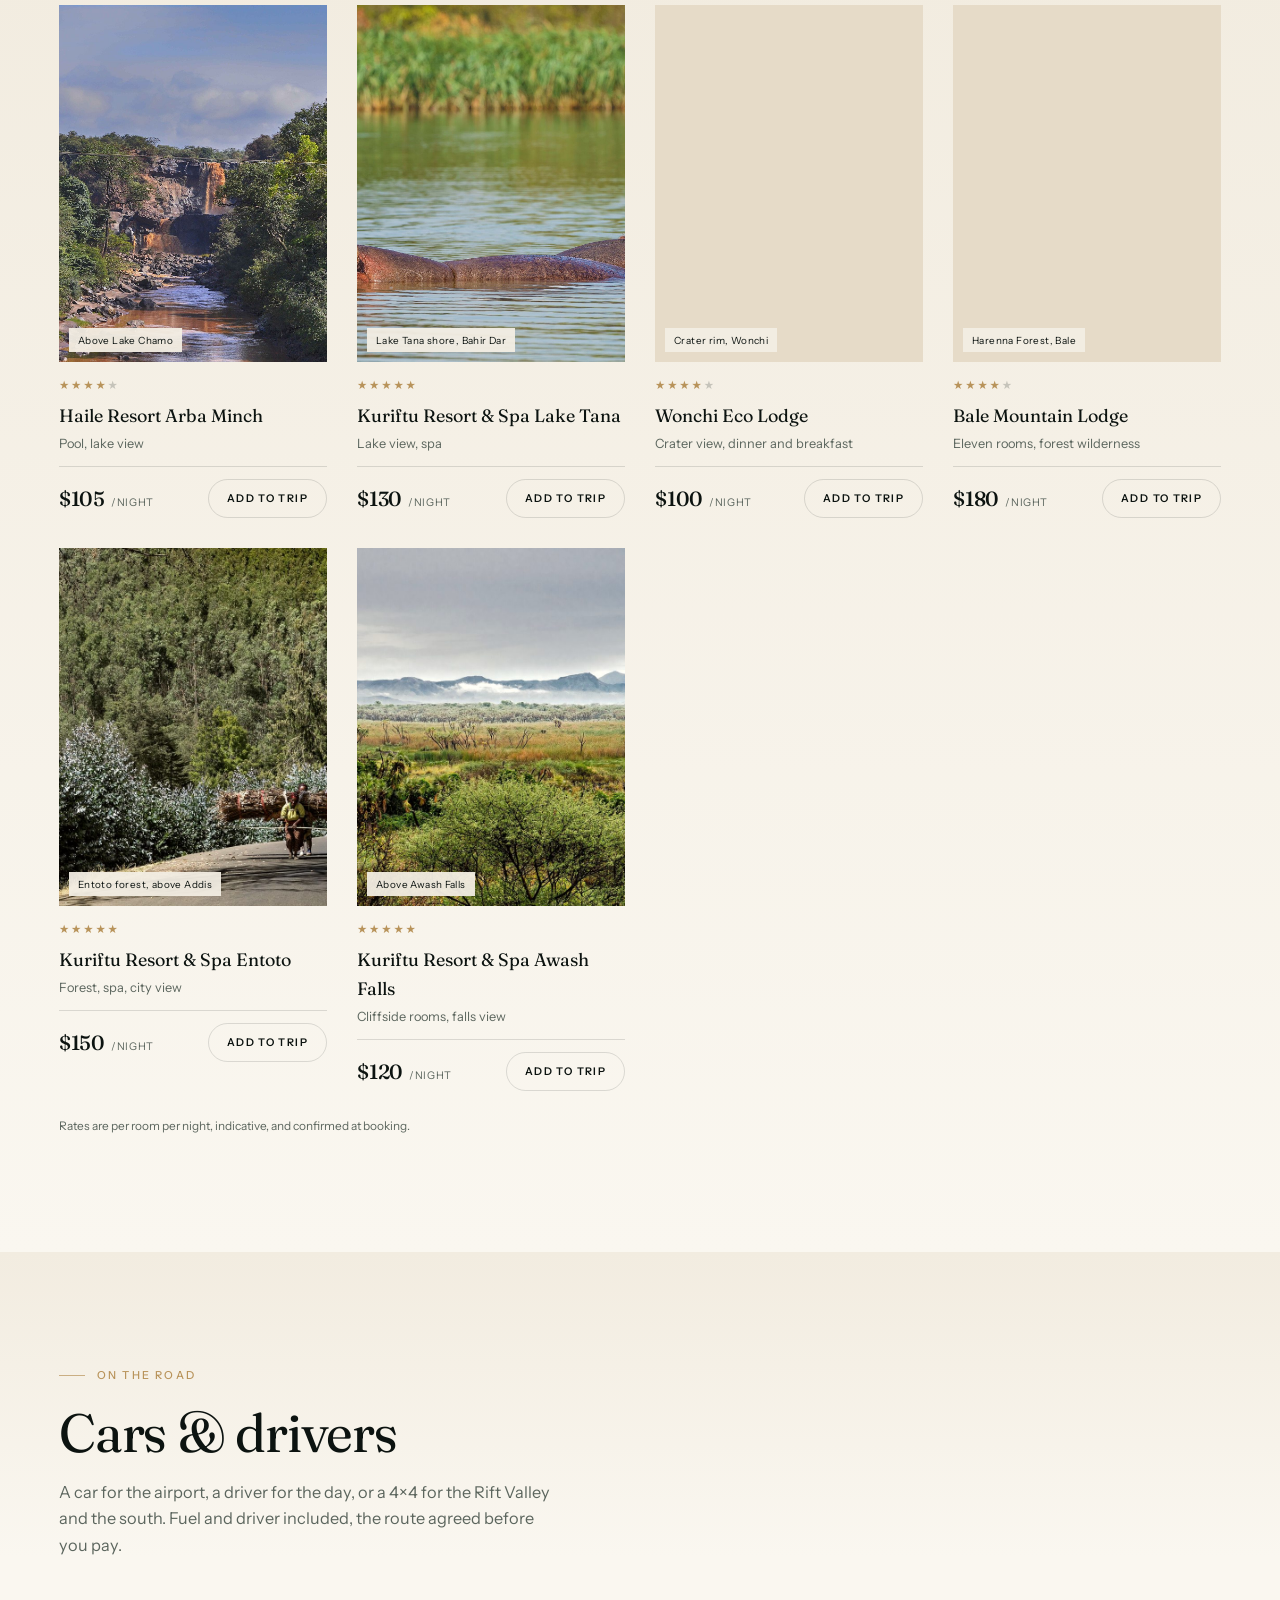
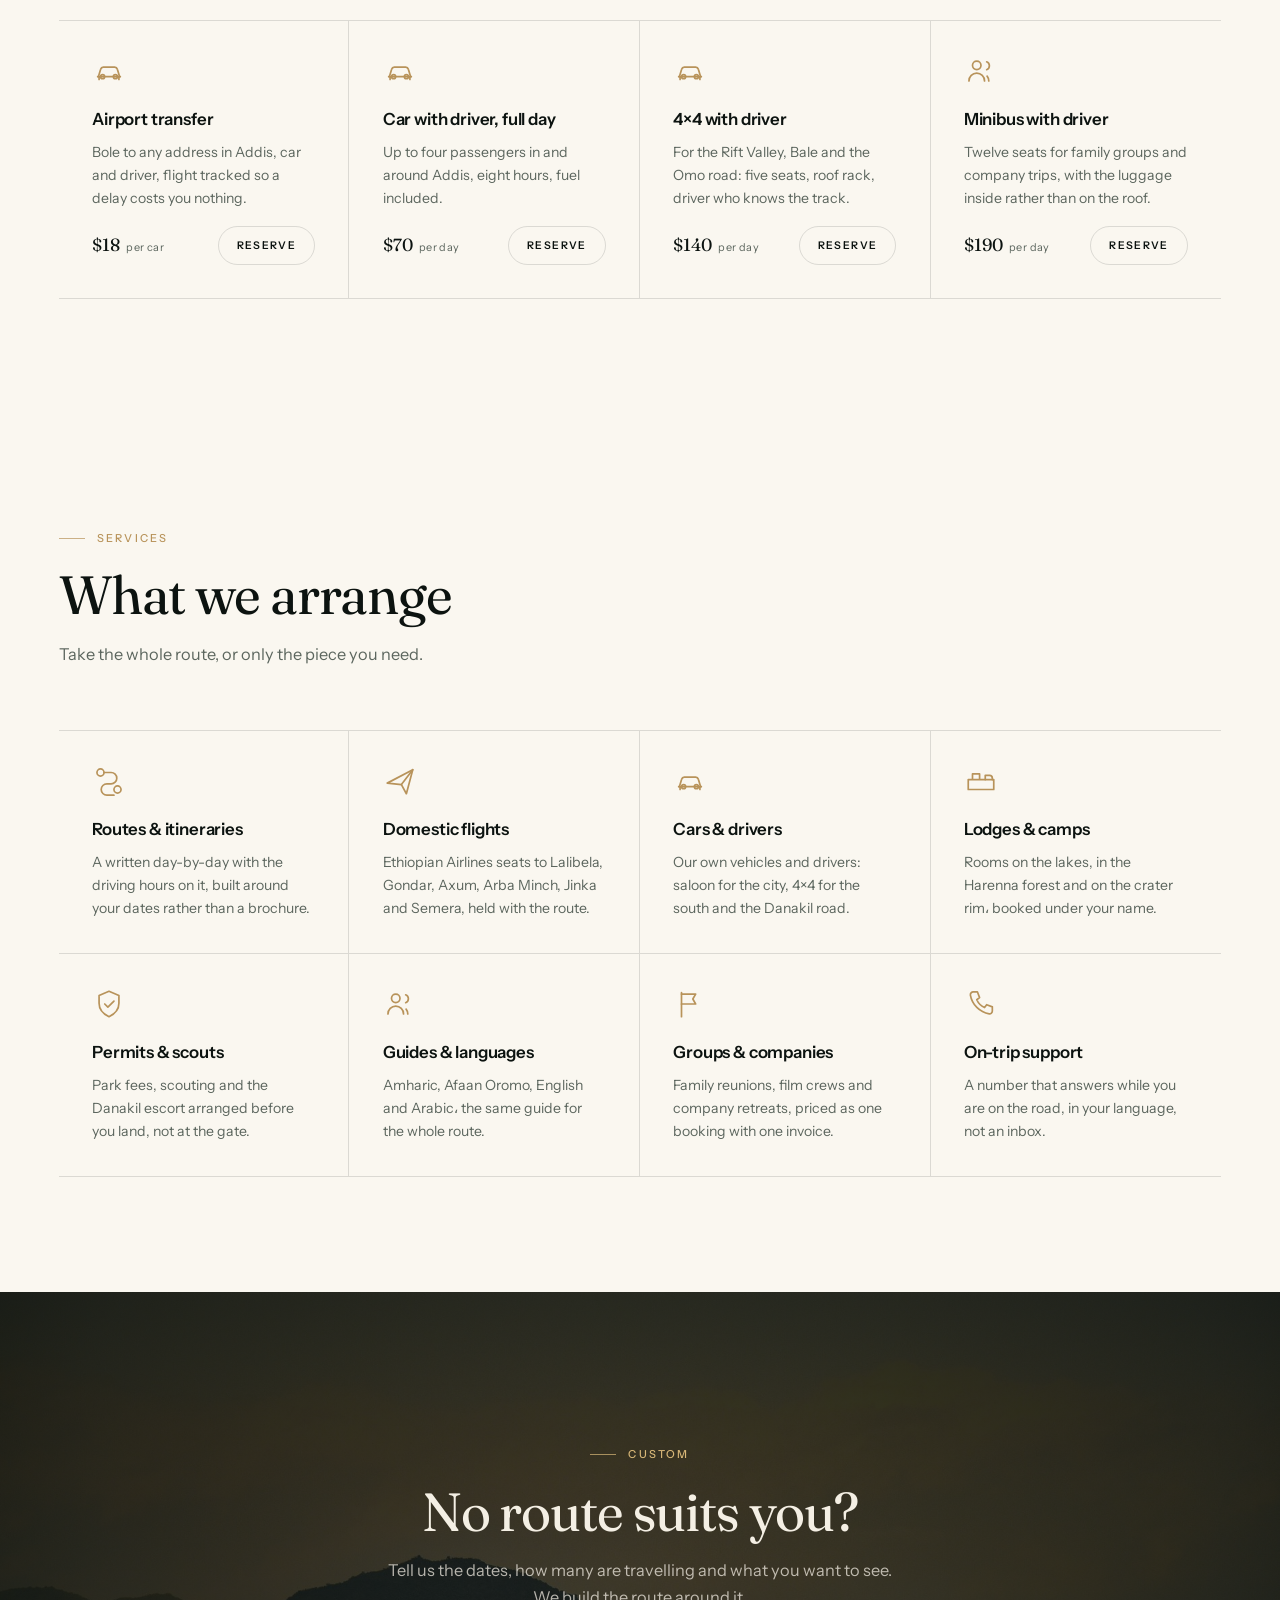
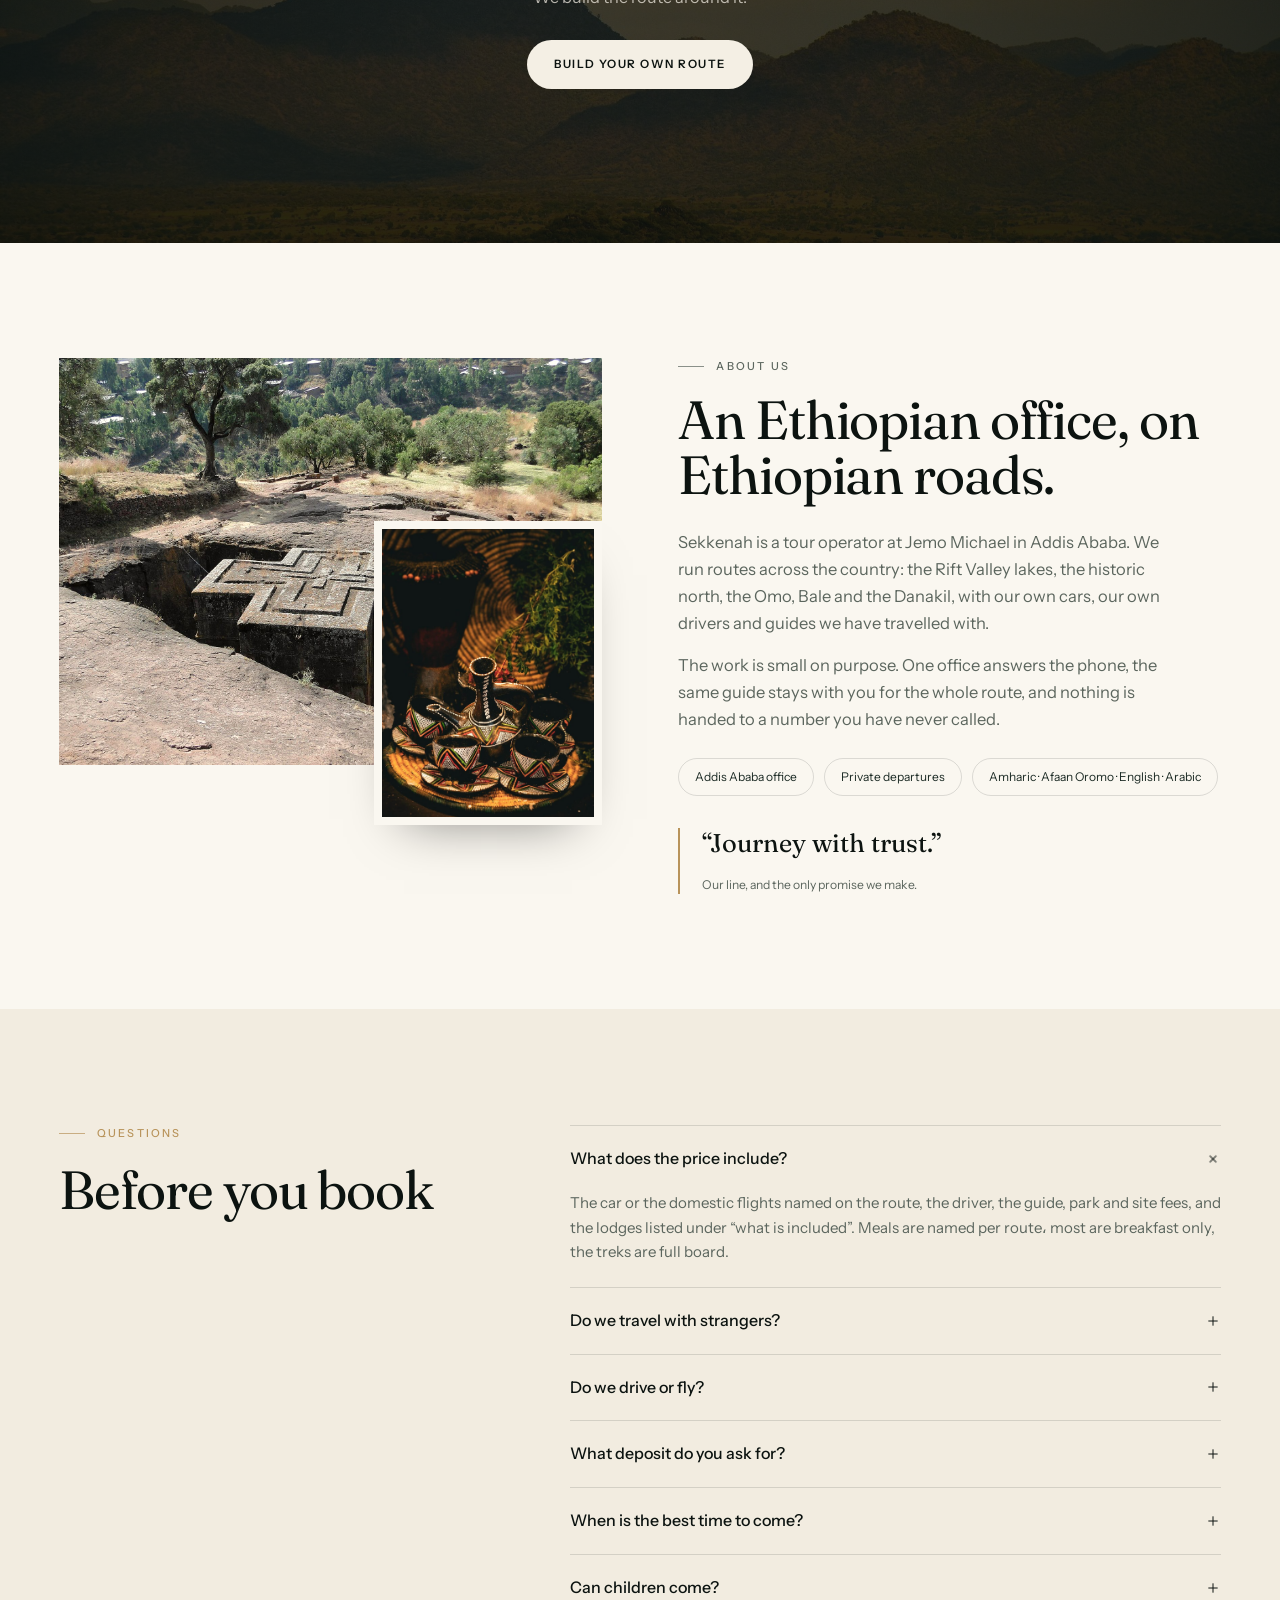
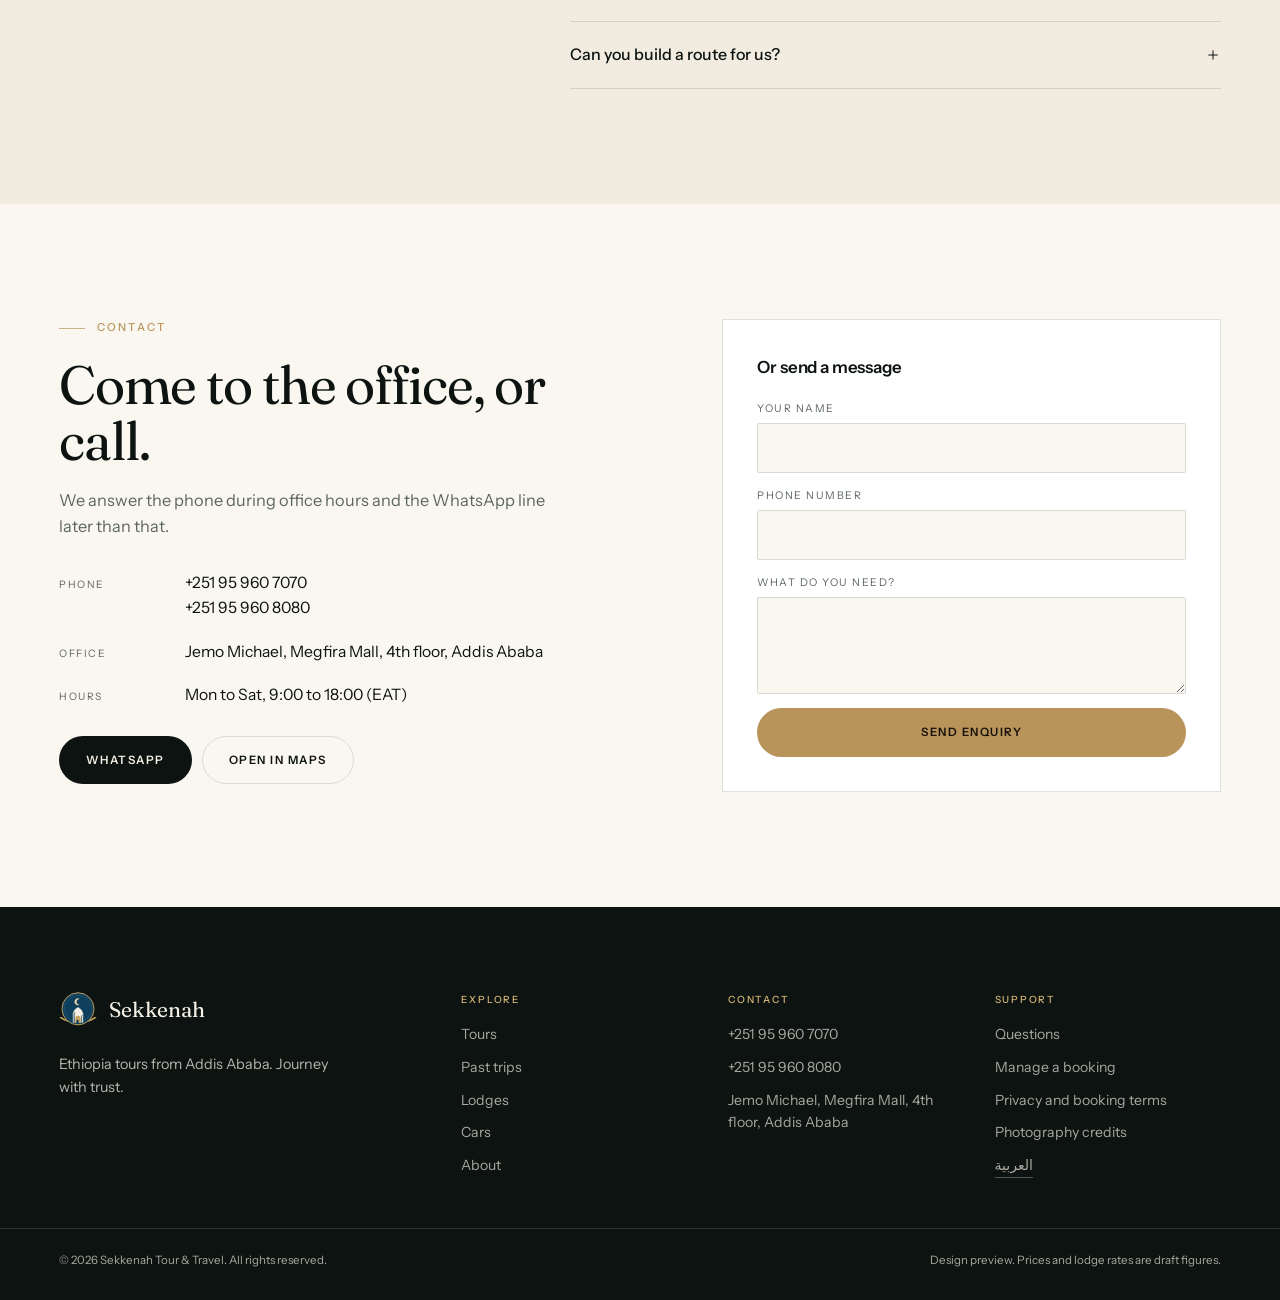
==== commit b7f1e6a0: "Ship the two desks, the client's own marks and split office logins The site now asks which desk the " ====
--- a/index.html
+++ b/index.html
@@ -13,10 +13,10 @@
 <meta property="og:title" content="Sekkenah: Ethiopia tours from Addis Ababa">
 <meta property="og:description" content="Fourteen routes out of Addis Ababa, with a car, a driver and a guide who knows the road.">
 <!-- Absolute URLs: a relative og:image is ignored by every scraper, so the card had no picture. -->
-<meta property="og:image" content="https://adamcreatesem.github.io/sekkenah-umrah/assets/img/hero-plateau.jpg">
-<meta property="og:url" content="https://adamcreatesem.github.io/sekkenah-umrah/">
+<meta property="og:image" content="https://sekkenah.pages.dev/assets/img/hero-plateau.jpg">
+<meta property="og:url" content="https://sekkenah.pages.dev/">
 <meta name="twitter:card" content="summary_large_image">
-<link rel="canonical" href="https://adamcreatesem.github.io/sekkenah-umrah/">
+<link rel="canonical" href="https://sekkenah.pages.dev/">
 <link rel="preload" href="assets/fonts/Fraunces-latin-2.woff2" as="font" type="font/woff2" crossorigin>
 <link rel="preload" href="assets/fonts/InstrumentSans-latin-4.woff2" as="font" type="font/woff2" crossorigin>
 <link rel="stylesheet" href="assets/fonts/fonts.css">
@@ -41,22 +41,47 @@
 
 <a class="skip" href="#main" data-i18n="common.skip">Skip to content</a>
 
+<!-- The first question a visitor answers. Two desks, two marks, and the rest of the page
+     follows the answer. Hidden by the script once a choice is stored. -->
+<div class="choose" id="choose" hidden>
+  <div class="choose__card" role="dialog" aria-modal="true" aria-labelledby="chooseTitle">
+    <p class="choose__kicker" data-i18n="choose.kicker">Sekkenah Tour &amp; Travel</p>
+    <h2 class="choose__title" id="chooseTitle" data-i18n="choose.title">Where are you going?</h2>
+    <p class="choose__sub" data-i18n="choose.sub">Two desks, one office.</p>
+    <div class="choose__grid">
+      <button class="choose__opt" type="button" data-track-pick="ethiopia">
+        <img class="choose__mark" src="assets/img/mark.svg" data-track-pick-logo="ethiopia" alt="" width="88" height="88">
+        <span class="choose__name" data-i18n="choose.ethiopia">Tours inside Ethiopia</span>
+        <span class="choose__desc" data-i18n="choose.ethiopiaDesc">Lalibela, the Rift Valley, the Omo and the Danakil.</span>
+        <span class="choose__go"><span data-i18n="choose.go">Open</span><svg viewBox="0 0 24 24" aria-hidden="true"><path d="M4 12h15M13 6l6 6-6 6"/></svg></span>
+      </button>
+      <button class="choose__opt" type="button" data-track-pick="umrah">
+        <img class="choose__mark" src="assets/img/mark.svg" data-track-pick-logo="umrah" alt="" width="88" height="88">
+        <span class="choose__name" data-i18n="choose.umrah">Umrah and Hajj</span>
+        <span class="choose__desc" data-i18n="choose.umrahDesc">Rounds from Addis with the flights, the visa and the rooms.</span>
+        <span class="choose__go"><span data-i18n="choose.go">Open</span><svg viewBox="0 0 24 24" aria-hidden="true"><path d="M4 12h15M13 6l6 6-6 6"/></svg></span>
+      </button>
+    </div>
+    <p class="choose__note" data-i18n="choose.note">You can change this at any time from the header.</p>
+  </div>
+</div>
+
 <!-- header -->
 <header class="head" id="head">
   <div class="topline">
     <div class="shell topline__in">
-      <span class="topline__item"><svg class="i i--pin" viewBox="0 0 24 24" aria-hidden="true"><path d="M12 21s7-6.1 7-11a7 7 0 1 0-14 0c0 4.9 7 11 7 11Z"/><circle cx="12" cy="10" r="2.4"/></svg><span data-brand="address">Jemo Michael, Megfira Mall, 4th floor, Addis Ababa</span></span>
+      <span class="topline__item"><svg class="i i--pin" viewBox="0 0 24 24" aria-hidden="true"><path d="M12 21s7-6.1 7-11a7 7 0 1 0-14 0c0 4.9 7 11 7 11Z"/><circle cx="12" cy="10" r="2.4"/></svg><span data-brand="address" data-edit-brand="address">Jemo Michael, Megfira Mall, 4th floor, Addis Ababa</span></span>
       <span class="topline__item topline__cal" id="calDate"></span>
-      <span class="topline__phones"><a href="tel:+251959607070" dir="ltr">+251 95 960 7070</a><span class="dot">·</span><a href="tel:+251959608080" dir="ltr">+251 95 960 8080</a></span>
+      <span class="topline__phones"><a href="tel:+251959607070" dir="ltr" data-edit-phone="0">+251 95 960 7070</a><span class="dot">·</span><a href="tel:+251959608080" dir="ltr" data-edit-phone="1">+251 95 960 8080</a></span>
     </div>
   </div>
 
   <div class="nav">
     <div class="shell nav__in">
       <a class="brand" href="#top" aria-label="Sekkenah">
-        <img class="brand__mark" src="assets/img/mark.svg" alt="" width="40" height="40">
+        <img class="brand__mark" id="brandMark" src="assets/img/mark.svg" alt="" width="40" height="40">
         <span class="brand__text">
-          <span class="brand__word" data-brand="name">Sekkenah</span>
+          <span class="brand__word" data-brand="name" data-edit-brand="name">Sekkenah</span>
           <span class="brand__tag" data-i18n="brand.tag">Ethiopia tours · Addis Ababa</span>
         </span>
       </a>
@@ -68,9 +93,11 @@
         <a href="#cars" data-i18n="nav.cars">Cars</a>
         <a href="#about" data-i18n="nav.about">About</a>
         <a href="#contact" data-i18n="nav.contact">Contact</a>
+        <a class="nav__manage" href="manage.html" data-i18n="nav.manage">My booking</a>
       </nav>
 
       <div class="nav__actions">
+        <button class="track-switch" id="trackSwitch" type="button" data-i18n="track.switch.umrah">Umrah &amp; Hajj</button>
         <button class="lang" id="langBtn" type="button" aria-label="Switch language" data-i18n-aria="nav.langLabel">
           <span class="lang__glyph" id="langGlyph" aria-hidden="true">ع</span>
           <span class="lang__label" data-i18n="nav.lang">العربية</span>
@@ -89,6 +116,7 @@
       <a href="#cars" data-i18n="nav.cars">Cars</a>
       <a href="#about" data-i18n="nav.about">About</a>
       <a href="#contact" data-i18n="nav.contact">Contact</a>
+      <a href="manage.html" data-i18n="nav.manage">My booking</a>
       <button class="btn btn--solid" type="button" data-open-book data-i18n="nav.plan">Plan a trip</button>
     </div>
   </div>
@@ -99,20 +127,20 @@
   <!-- hero -->
   <section class="hero" id="top">
     <div class="hero__media">
-      <img src="assets/img/hero-plateau.jpg" alt="A horse on the Sanetti plateau in the Bale Mountains, Ethiopia." fetchpriority="high" width="2400" height="1350">
+      <img src="assets/img/hero-plateau.jpg" id="heroImg" alt="A horse on the Sanetti plateau in the Bale Mountains, Ethiopia." fetchpriority="high" width="2400" height="1350" data-photo="hero" data-photo-panel>
       <div class="hero__veil"></div>
       <div class="hero__grain" aria-hidden="true"></div>
     </div>
 
     <div class="shell hero__inner">
-      <p class="eyebrow eyebrow--light reveal" data-i18n="hero.kicker">Ethiopia, on the road · Addis Ababa</p>
+      <p class="eyebrow eyebrow--light reveal" id="heroKicker" data-i18n="hero.kicker">Ethiopia, on the road · Addis Ababa</p>
       <h1 class="hero__title">
-        <span class="reveal" data-i18n="hero.line1">The country,</span>
-        <span class="reveal reveal--2"><em data-i18n="hero.line2">at your own pace.</em></span>
+        <span class="reveal" id="heroLine1" data-i18n="hero.line1">The country,</span>
+        <span class="reveal reveal--2"><em id="heroLine2" data-i18n="hero.line2">at your own pace.</em></span>
       </h1>
-      <p class="hero__sub reveal reveal--3" data-i18n="hero.sub">Fourteen routes out of Addis Ababa: the Rift Valley lakes, the rock churches of the north, the Omo, Bale and the Danakil, with a car, a driver and a guide who knows the road.</p>
+      <p class="hero__sub reveal reveal--3" id="heroSub" data-i18n="hero.sub">Fourteen routes out of Addis Ababa: the Rift Valley lakes, the rock churches of the north, the Omo, Bale and the Danakil, with a car, a driver and a guide who knows the road.</p>
       <div class="hero__actions reveal reveal--4">
-        <a class="btn btn--solid" href="#tours" data-i18n="hero.cta">Find a route</a>
+        <a class="btn btn--solid" href="#tours" id="heroCta" data-i18n="hero.cta">Find a route</a>
         <a class="btn btn--ghost" id="heroWa" href="#" target="_blank" rel="noopener" data-i18n="hero.cta2">Talk to us on WhatsApp</a>
       </div>
     </div>
@@ -316,8 +344,8 @@
         <p class="lede reveal" data-i18n="contact.sub">We answer the phone during office hours and the WhatsApp line later than that.</p>
 
         <dl class="details reveal">
-          <div><dt data-i18n="contact.phones">Phone</dt><dd><a href="tel:+251959607070" dir="ltr">+251 95 960 7070</a><br><a href="tel:+251959608080" dir="ltr">+251 95 960 8080</a></dd></div>
-          <div><dt data-i18n="contact.office">Office</dt><dd data-brand="address">Jemo Michael, Megfira Mall, 4th floor, Addis Ababa</dd></div>
+          <div><dt data-i18n="contact.phones">Phone</dt><dd><a href="tel:+251959607070" dir="ltr" data-edit-phone="0">+251 95 960 7070</a><br><a href="tel:+251959608080" dir="ltr" data-edit-phone="1">+251 95 960 8080</a></dd></div>
+          <div><dt data-i18n="contact.office">Office</dt><dd data-brand="address" data-edit-brand="address">Jemo Michael, Megfira Mall, 4th floor, Addis Ababa</dd></div>
           <div><dt data-i18n="contact.hours">Hours</dt><dd data-i18n="contact.hoursVal">Mon to Sat, 9:00 to 18:00 (EAT)</dd></div>
         </dl>
 
@@ -351,7 +379,7 @@
     <div class="foot__brand">
       <a class="brand brand--foot" href="#top">
         <img class="brand__mark" src="assets/img/mark.svg" alt="" width="40" height="40">
-        <span class="brand__text"><span class="brand__word" data-brand="name">Sekkenah</span></span>
+        <span class="brand__text"><span class="brand__word" data-brand="name" data-edit-brand="name">Sekkenah</span></span>
       </a>
       <p data-i18n="footer.tagline">Ethiopia tours from Addis Ababa. Journey with trust.</p>
     </div>
@@ -367,21 +395,23 @@
 
     <div class="foot__col">
       <h4 data-i18n="footer.contact">Contact</h4>
-      <a href="tel:+251959607070" dir="ltr">+251 95 960 7070</a>
-      <a href="tel:+251959608080" dir="ltr">+251 95 960 8080</a>
-      <span data-brand="address">Jemo Michael, Megfira Mall, 4th floor, Addis Ababa</span>
+      <a href="tel:+251959607070" dir="ltr" data-edit-phone="0">+251 95 960 7070</a>
+      <a href="tel:+251959608080" dir="ltr" data-edit-phone="1">+251 95 960 8080</a>
+      <span data-brand="address" data-edit-brand="address">Jemo Michael, Megfira Mall, 4th floor, Addis Ababa</span>
     </div>
 
     <div class="foot__col">
       <h4 data-i18n="footer.support">Support</h4>
       <a href="#faq" data-i18n="faq.kicker">Questions</a>
+      <a href="manage.html" data-i18n="footer.manage">Manage a booking</a>
+      <a href="privacy.html" data-i18n="footer.legal">Privacy and booking terms</a>
       <a href="credits.html" data-i18n="footer.credits">Photography credits</a>
       <button class="link link--btn" type="button" data-lang-toggle data-i18n="nav.lang">العربية</button>
     </div>
   </div>
 
   <div class="shell foot__base">
-    <span>© <span id="year">2026</span> <span data-brand="legal">Sekkenah Tour &amp; Travel</span>. <span data-i18n="footer.rights">All rights reserved.</span></span>
+    <span>© <span id="year">2026</span> <span data-brand="legal" data-edit-brand="legal">Sekkenah Tour &amp; Travel</span>. <span data-i18n="footer.rights">All rights reserved.</span></span>
     <span class="foot__demo" data-i18n="footer.demo">Design preview. Prices and lodge rates are draft figures.</span>
   </div>
 </footer>
--- a/assets/css/site.css
+++ b/assets/css/site.css
@@ -16,7 +16,8 @@
   --sand: #e6dbc8;
   --brass: #b8935a;
   --brass-2: #d9b878;
-  --muted: #6c766f;
+  /* 5.2:1 on the lightest surface: axe flagged the old grey at 4.1, which older eyes feel. */
+  --muted: #5c665e;
   --line: rgba(12, 19, 16, 0.13);
   --line-dark: rgba(244, 239, 228, 0.16);
 
@@ -174,6 +175,9 @@
 
 .brand { display: inline-flex; align-items: center; gap: 12px; margin-inline-end: auto; }
 .brand__mark { inline-size: 38px; block-size: 38px; fill: none; stroke: currentColor; stroke-width: 1.1; }
+/* The client's emblems are dark green on cream, so they get a cream disc here rather than
+   disappearing into the hero photograph. The SVG mark keeps its plain outline. */
+.brand__mark[src$='.png'] { padding: 3px; border-radius: 50%; background: var(--bone); }
 .brand__mark circle { fill: none; }
 .brand__text { display: flex; flex-direction: column; line-height: 1.1; }
 .brand__word { font-family: var(--f-display); font-size: 1.32rem; letter-spacing: 0.01em; }
@@ -191,6 +195,8 @@
 }
 .nav__links a:hover { opacity: 1; }
 .nav__links a:hover::after { transform: scaleX(1); }
+.nav__manage { display: none; }
+@media (min-width: 1240px) { .nav__manage { display: inline-block; } }
 
 .nav__actions { display: flex; align-items: center; gap: 14px; }
 .lang {
@@ -333,9 +339,10 @@
 .chip.is-on { background: var(--ink); border-color: var(--ink); color: var(--bone); }
 
 .grid { display: grid; gap: clamp(18px, 2.4vw, 30px); }
-.grid--tours { grid-template-columns: repeat(3, 1fr); }
-.grid--stays { grid-template-columns: repeat(4, 1fr); }
-.grid--services { grid-template-columns: repeat(4, 1fr); gap: 0; border-block-start: 1px solid var(--line); }
+.grid > * { min-inline-size: 0; }
+.grid--tours { grid-template-columns: repeat(3, minmax(0, 1fr)); }
+.grid--stays { grid-template-columns: repeat(4, minmax(0, 1fr)); }
+.grid--services { grid-template-columns: repeat(4, minmax(0, 1fr)); gap: 0; border-block-start: 1px solid var(--line); }
 .empty { padding: 40px 0; color: var(--muted); }
 
 /* why */
@@ -373,7 +380,7 @@
 .card__title { font-family: var(--f-display); font-weight: 400; font-size: 1.5rem; letter-spacing: -0.015em; margin-block: 8px 8px; }
 html[lang='ar'] .card__title { font-size: 1.42rem; line-height: 1.35; }
 .card__blurb { color: var(--muted); font-size: 0.9rem; flex: 1; }
-.card__foot { display: flex; align-items: center; justify-content: space-between; gap: 12px; margin-block-start: 20px; padding-block-start: 16px; border-block-start: 1px solid var(--line); }
+.card__foot { display: flex; flex-wrap: wrap; align-items: center; justify-content: space-between; gap: 12px; margin-block-start: 20px; padding-block-start: 16px; border-block-start: 1px solid var(--line); }
 .price { display: inline-flex; align-items: baseline; gap: 6px; }
 .price b { font-family: var(--f-display); font-size: 1.28rem; font-weight: 500; letter-spacing: -0.01em; }
 .price small { font-size: 0.66rem; color: var(--muted); letter-spacing: 0.06em; text-transform: uppercase; }
@@ -509,7 +516,11 @@
 .field { display: grid; gap: 6px; }
 .field > span { font-size: 0.66rem; letter-spacing: 0.14em; text-transform: uppercase; color: var(--muted); }
 html[lang='ar'] .field > span { letter-spacing: 0; text-transform: none; font-size: 0.8rem; }
+/* A text input has an intrinsic width of about twenty characters. Without these two lines
+   that width is also the grid track's minimum, so two fields side by side push past the
+   right edge on a phone. */
 .field input, .field select, .field textarea {
+  inline-size: 100%; min-inline-size: 0;
   border: 1px solid var(--line); background: var(--paper); padding: 12px 14px;
   border-radius: var(--r); font-size: 0.92rem; transition: border-color 240ms, background 240ms;
 }
@@ -521,7 +532,7 @@
 /* footer */
 .foot { background: var(--ink); color: var(--bone); padding-block: clamp(50px, 7vw, 84px) 30px; }
 .foot__in { display: grid; grid-template-columns: 1.6fr 1fr 1fr 1fr; gap: 40px; }
-.foot__brand p { color: rgba(244, 239, 228, 0.55); font-size: 0.9rem; margin-block-start: 16px; max-width: 30ch; }
+.foot__brand p { color: rgba(244, 239, 228, 0.74); font-size: 0.9rem; margin-block-start: 16px; max-width: 30ch; }
 .brand--foot { margin: 0; }
 .foot__col { display: grid; gap: 10px; align-content: start; font-size: 0.88rem; color: rgba(244, 239, 228, 0.68); }
 .foot__col h4 { font-size: 0.62rem; letter-spacing: 0.18em; text-transform: uppercase; color: var(--brass-2); margin-block-end: 6px; font-weight: 500; }
@@ -531,7 +542,7 @@
 .foot__base {
   display: flex; justify-content: space-between; gap: 20px; flex-wrap: wrap;
   margin-block-start: 50px; padding-block-start: 22px; border-block-start: 1px solid var(--line-dark);
-  font-size: 0.72rem; color: rgba(244, 239, 228, 0.42);
+  font-size: 0.72rem; color: rgba(244, 239, 228, 0.68);
 }
 
 /* drawer */
@@ -635,7 +646,8 @@
 .track.is-done .track__n { background: var(--ink); border-color: var(--ink); color: var(--bone); }
 
 .form { display: grid; gap: 16px; }
-.row { display: grid; grid-template-columns: repeat(auto-fit, minmax(140px, 1fr)); gap: 12px; }
+.row { display: grid; grid-template-columns: repeat(auto-fit, minmax(min(140px, 100%), 1fr)); gap: 12px; }
+.row > * { min-inline-size: 0; }
 .form__note { font-size: 0.74rem; color: var(--muted); }
 .field--num .stepper { display: flex; align-items: stretch; border: 1px solid var(--line); background: var(--paper); }
 .stepper button { inline-size: 34px; font-size: 1rem; color: var(--muted); }
@@ -684,6 +696,7 @@
 .ticket__title { font-size: 1.5rem; }
 .ticket__body { font-size: 0.9rem; color: var(--muted); }
 .ticket__foot { font-size: 0.72rem; color: var(--muted); border-block-start: 1px dashed var(--line); padding-block-start: 12px; }
+.ticket__manage { margin-block-start: 14px; font-size: 0.82rem; }
 .ticket__warn { font-size: 0.8rem; color: #8a2f1c; background: #fbeee9; border-inline-start: 3px solid #b4462b; padding: 10px 12px; }
 
 .toast {
@@ -901,3 +914,47 @@
   .reveal { opacity: 1; transform: none; }
   .hero__media img { animation: none; transform: none; }
 }
+
+/* ---------- two desks ---------- */
+
+.track-switch {
+  border: 1px solid currentColor; border-radius: 999px; padding: 7px 13px;
+  font-size: 0.72rem; letter-spacing: 0.06em; opacity: 0.9;
+  transition: opacity 300ms, background 300ms;
+}
+.track-switch:hover { opacity: 1; background: rgba(255, 255, 255, 0.08); }
+.head.is-scrolled .track-switch:hover { background: rgba(12, 19, 16, 0.05); }
+html[lang='ar'] .track-switch { letter-spacing: 0; font-size: 0.8rem; }
+
+.choose { position: fixed; inset: 0; z-index: 200; display: grid; place-items: center; padding: 24px; overflow: auto; background: radial-gradient(120% 90% at 50% 0%, #16241d 0%, #0b120f 60%, #080d0b 100%); color: var(--bone); }
+.choose[hidden] { display: none; }
+.choose__card { inline-size: min(820px, 100%); }
+.choose__kicker { font-size: 0.62rem; letter-spacing: 0.24em; text-transform: uppercase; color: rgba(217, 184, 120, 0.85); }
+.choose__title { font-family: var(--f-display); font-size: clamp(1.9rem, 5vw, 2.9rem); line-height: 1.05; margin-block: 10px 10px; }
+.choose__sub { color: rgba(244, 239, 228, 0.66); font-size: 0.94rem; max-inline-size: 52ch; }
+.choose__grid { display: grid; grid-template-columns: repeat(auto-fit, minmax(250px, 1fr)); gap: 14px; margin-block-start: 26px; }
+.choose__opt {
+  display: grid; justify-items: start; gap: 10px; text-align: start;
+  border: 1px solid rgba(244, 239, 228, 0.16); padding: 22px;
+  background: rgba(244, 239, 228, 0.03); color: inherit;
+  transition: border-color 300ms var(--ease), background 300ms var(--ease), transform 300ms var(--ease);
+}
+.choose__opt:hover, .choose__opt:focus-visible { border-color: rgba(217, 184, 120, 0.7); background: rgba(244, 239, 228, 0.06); transform: translateY(-2px); }
+.choose__mark { inline-size: 64px; block-size: 64px; object-fit: contain; }
+.choose__mark[src$='.png'] { padding: 7px; border-radius: 50%; background: var(--bone); }
+.choose__name { font-family: var(--f-display); font-size: 1.28rem; }
+.choose__desc { font-size: 0.86rem; color: rgba(244, 239, 228, 0.62); line-height: 1.55; }
+.choose__go { display: inline-flex; align-items: center; gap: 8px; margin-block-start: 6px; font-size: 0.68rem; letter-spacing: 0.16em; text-transform: uppercase; color: var(--brass-2); }
+.choose__go svg { inline-size: 16px; block-size: 16px; fill: none; stroke: currentColor; stroke-width: 1.6; }
+.choose__note { margin-block-start: 18px; font-size: 0.72rem; color: rgba(244, 239, 228, 0.42); }
+html[lang='ar'] .choose__kicker, html[lang='ar'] .choose__go { letter-spacing: 0; text-transform: none; }
+
+/* The Ethiopia desk owns lodges, cars and past trips. The Umrah desk is flights, rooms and
+ * the two cities, so those three sections would be empty promises on it. */
+body[data-track='umrah'] #stays,
+body[data-track='umrah'] #cars,
+body[data-track='umrah'] #trips,
+body[data-track='umrah'] nav a[href='#stays'],
+body[data-track='umrah'] nav a[href='#cars'],
+body[data-track='umrah'] nav a[href='#trips'],
+body[data-track='umrah'] .search__field:nth-of-type(1) { display: none; }
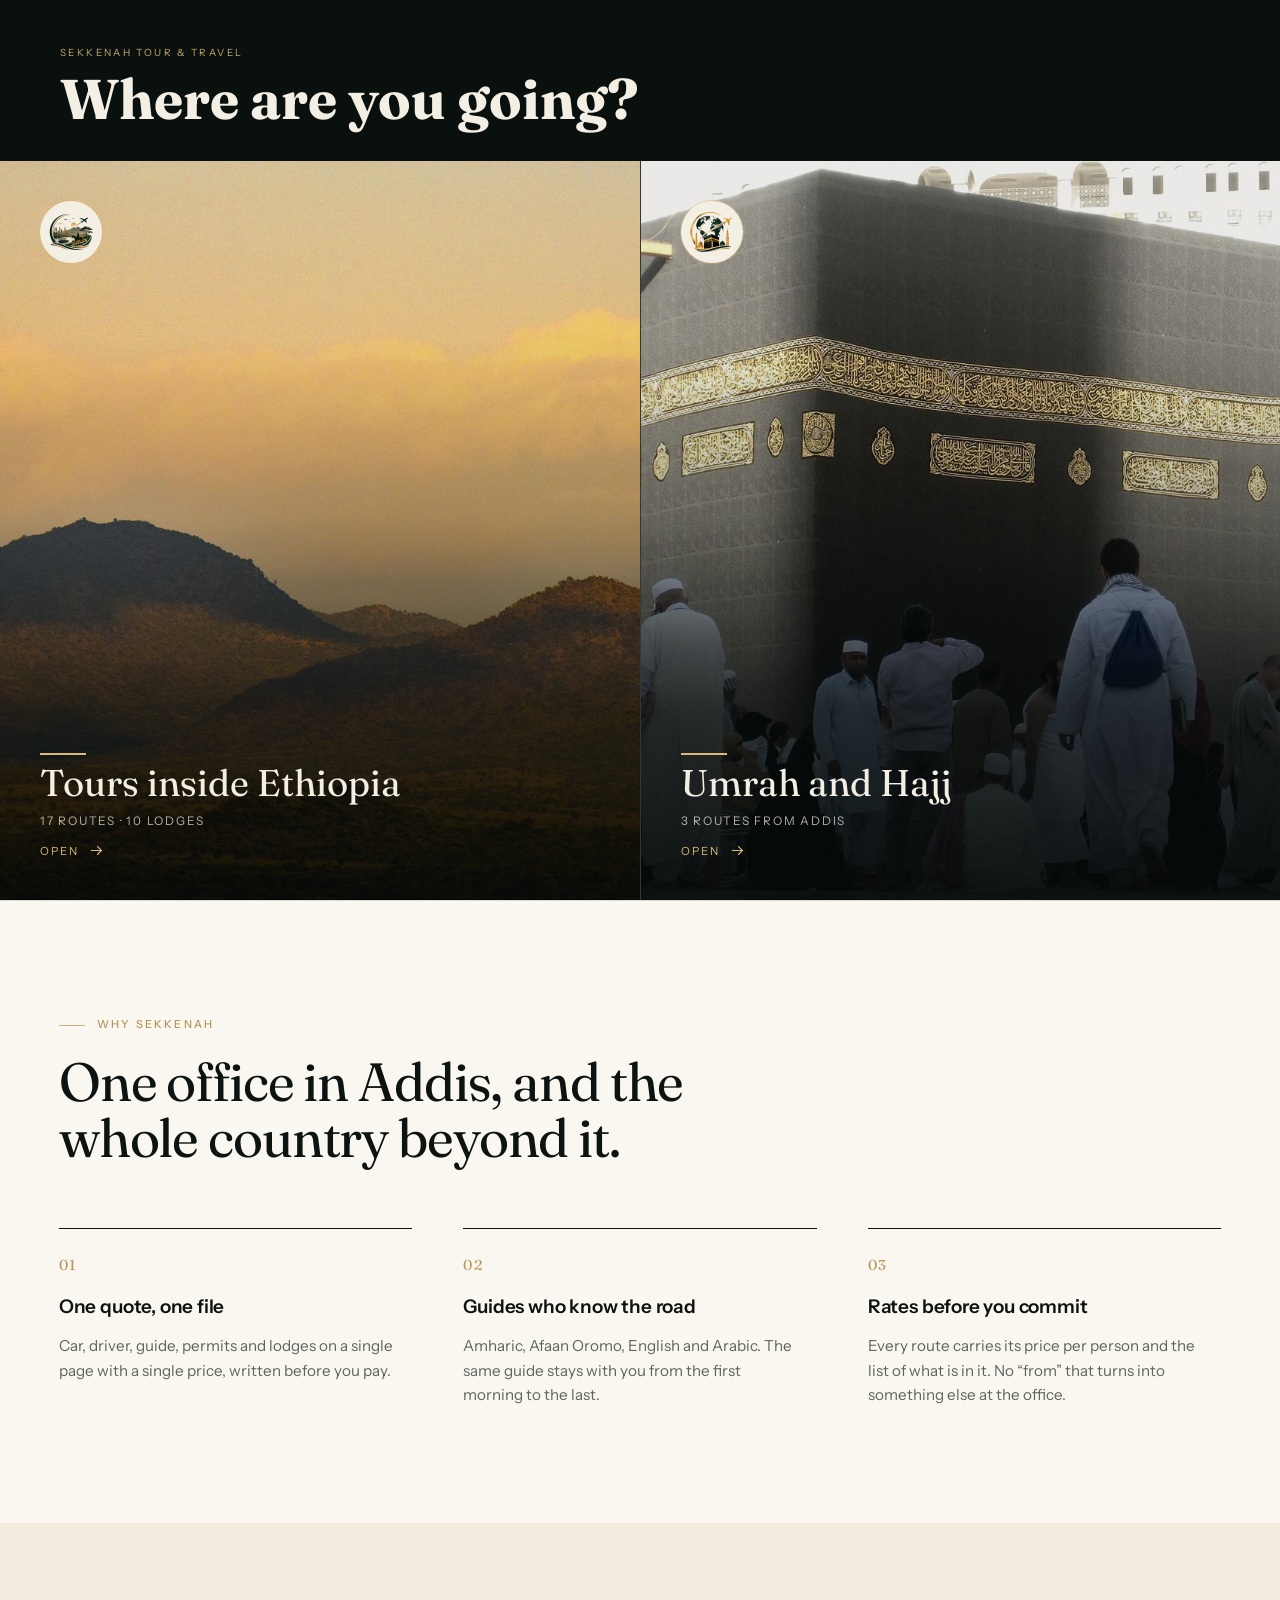
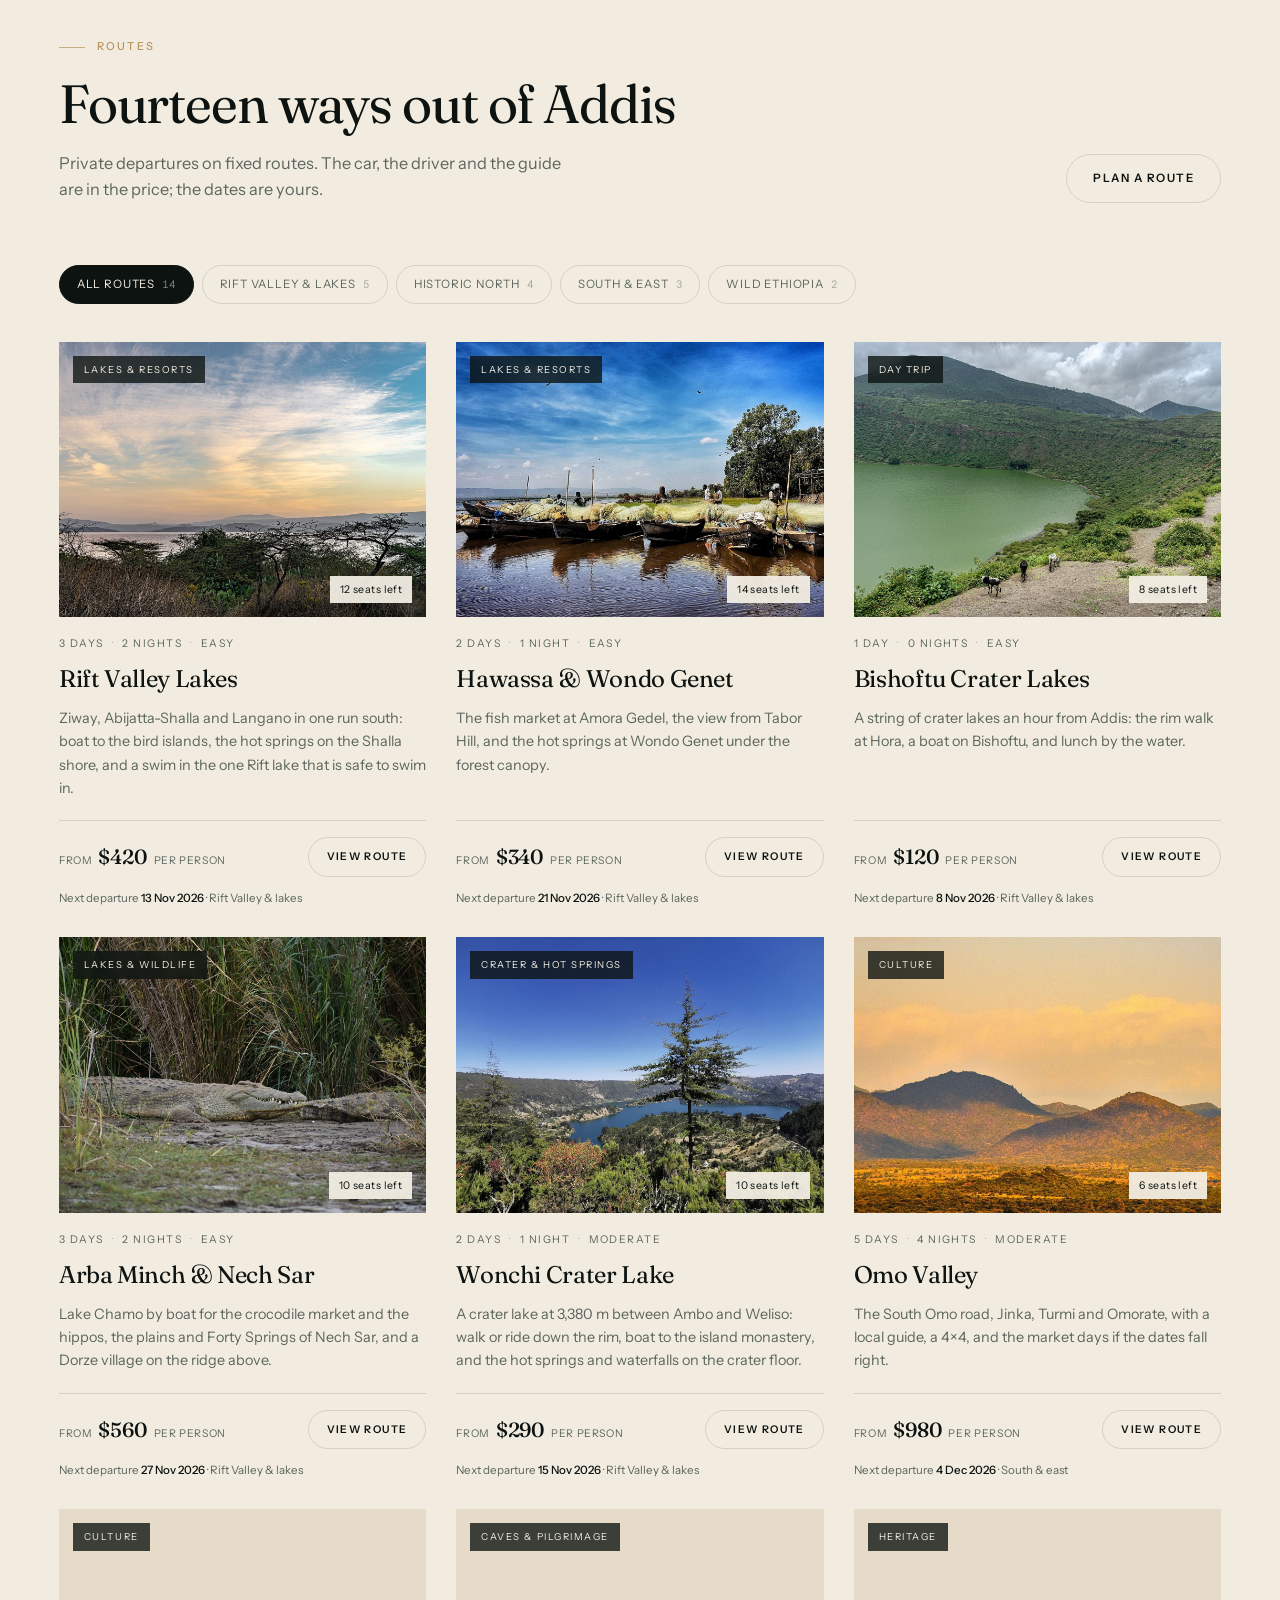
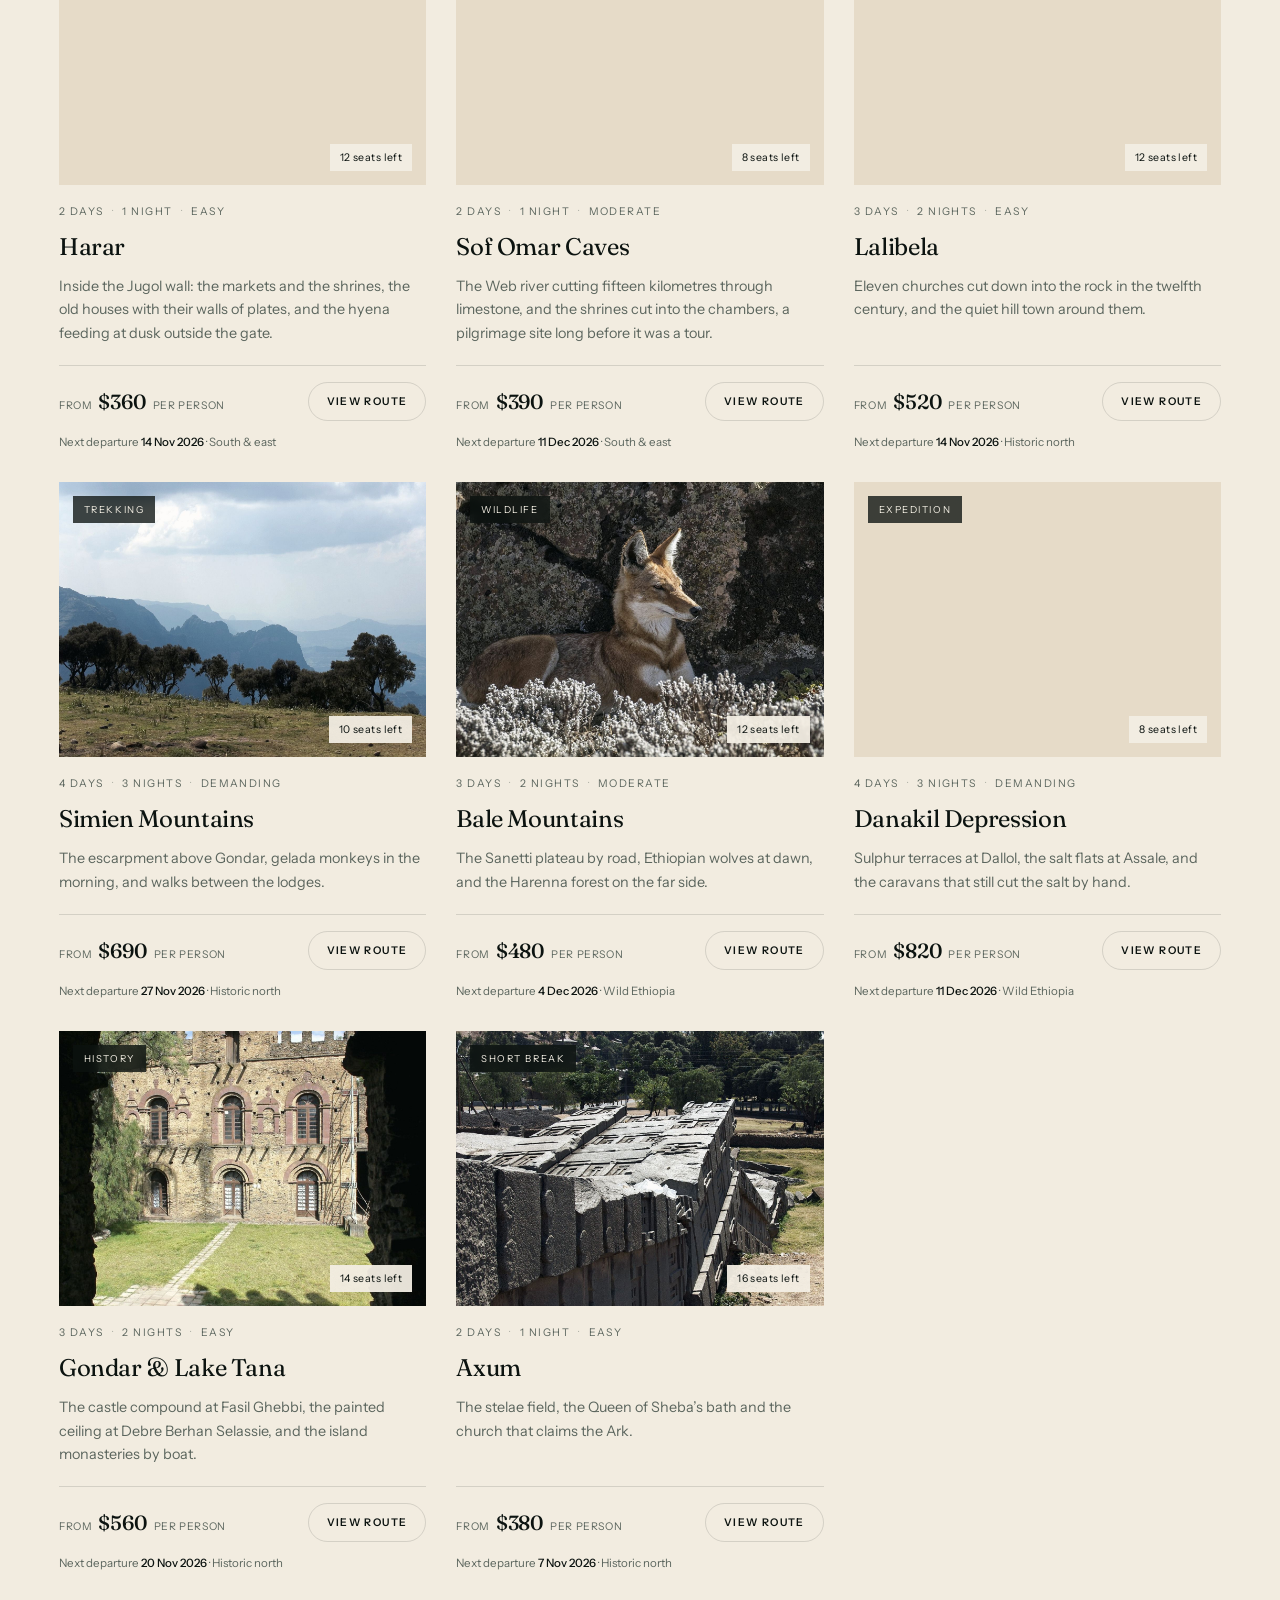
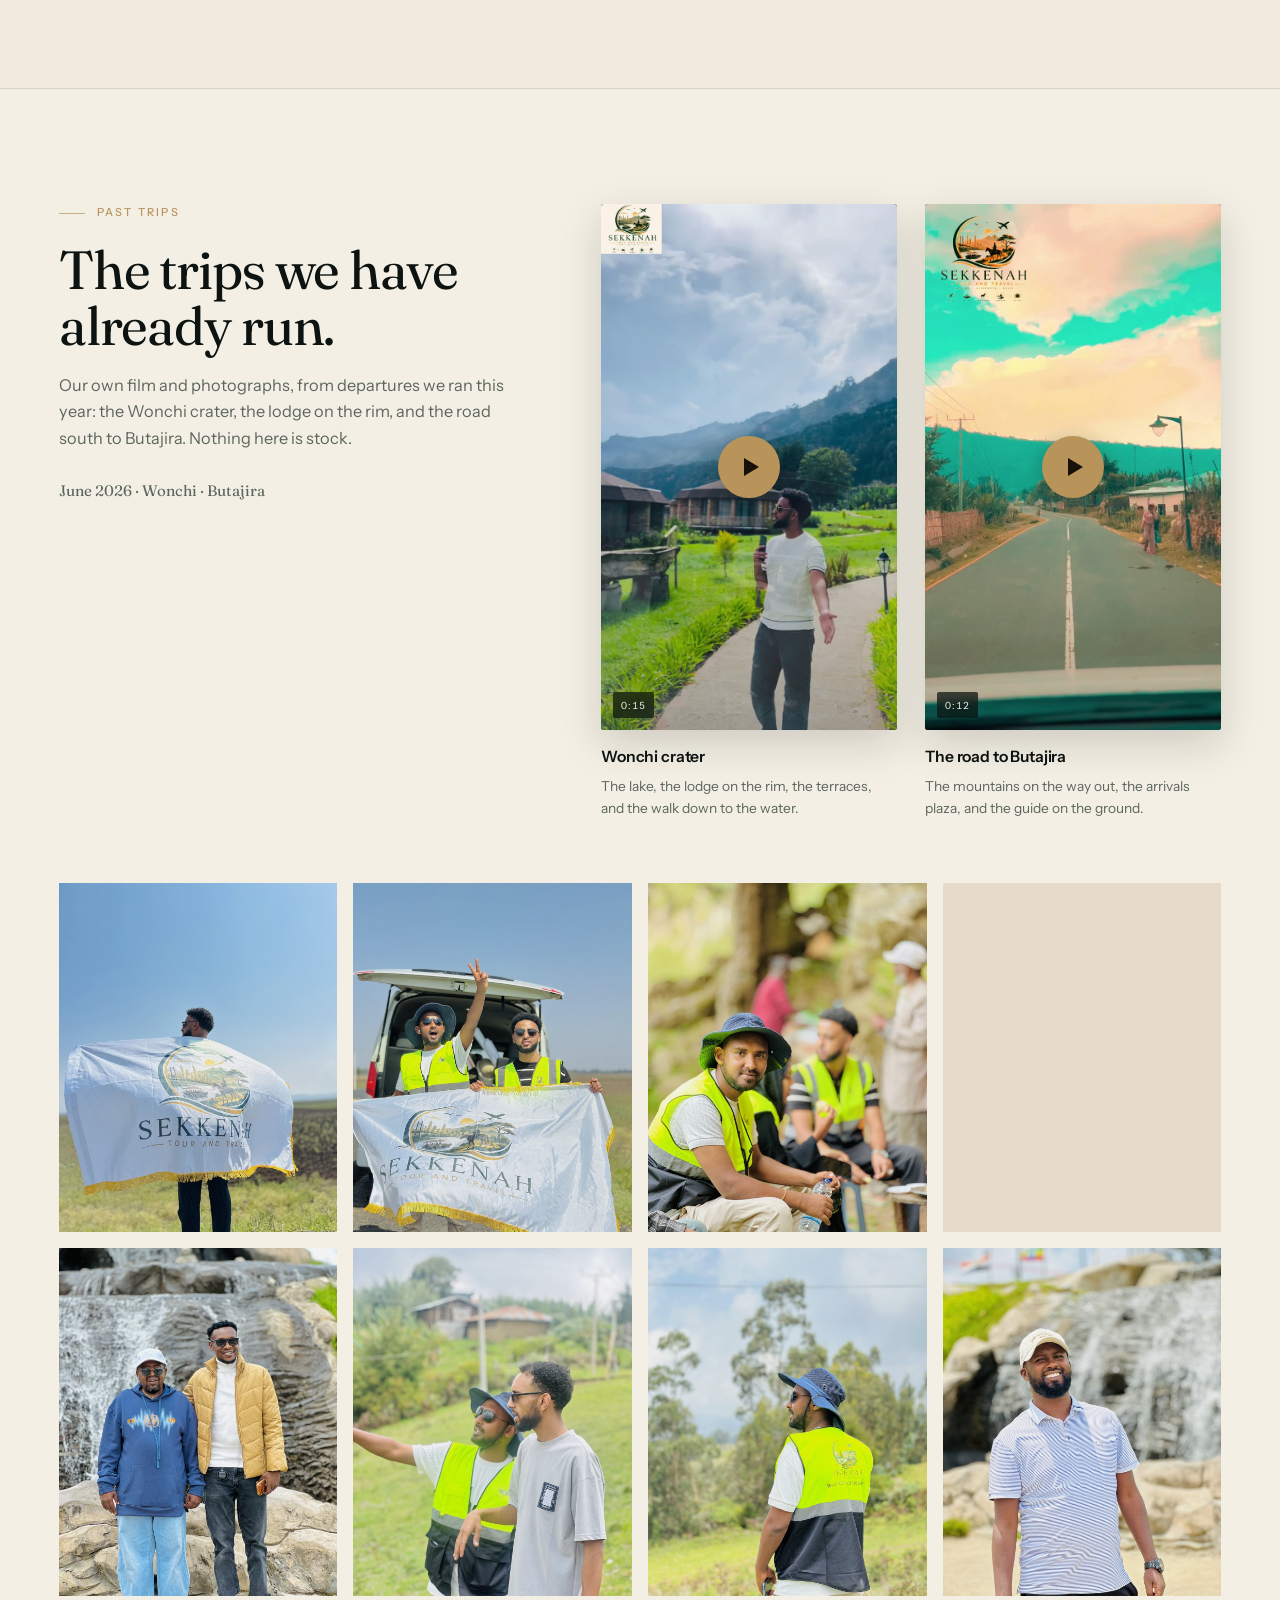
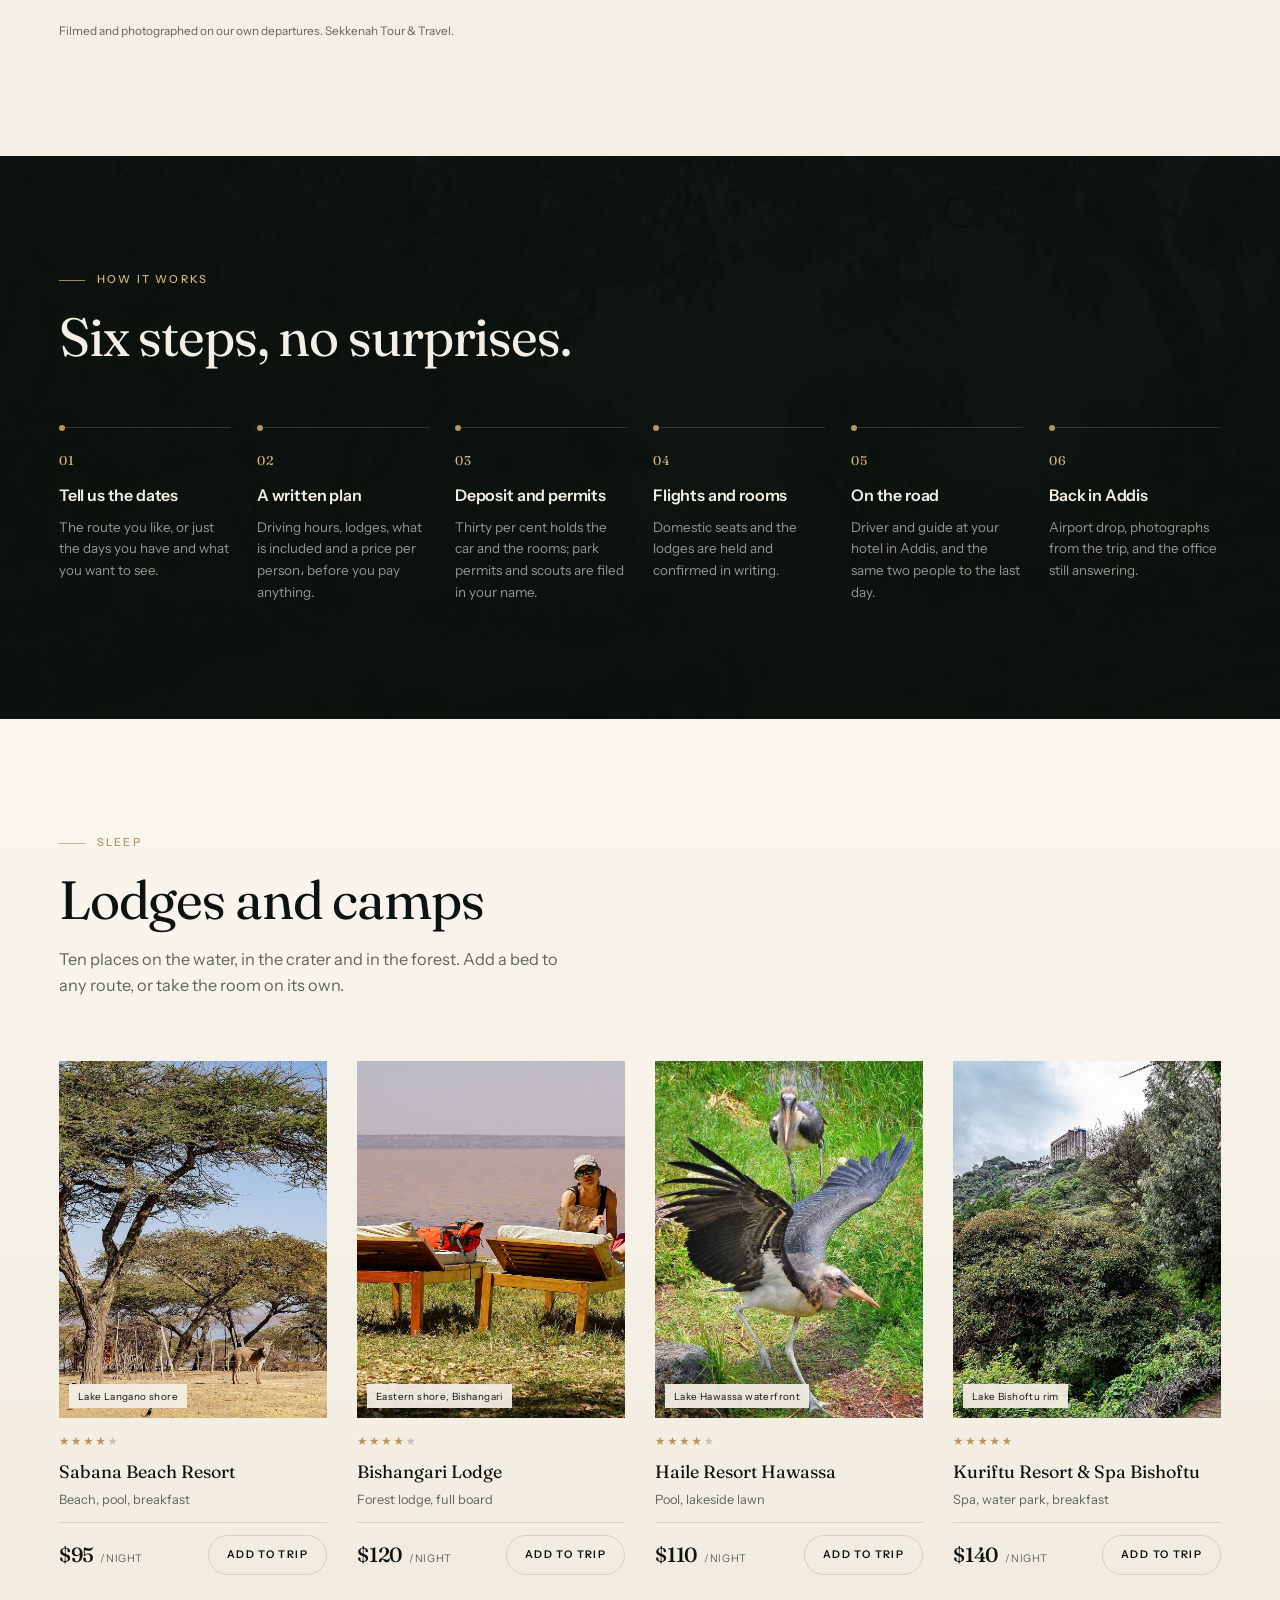
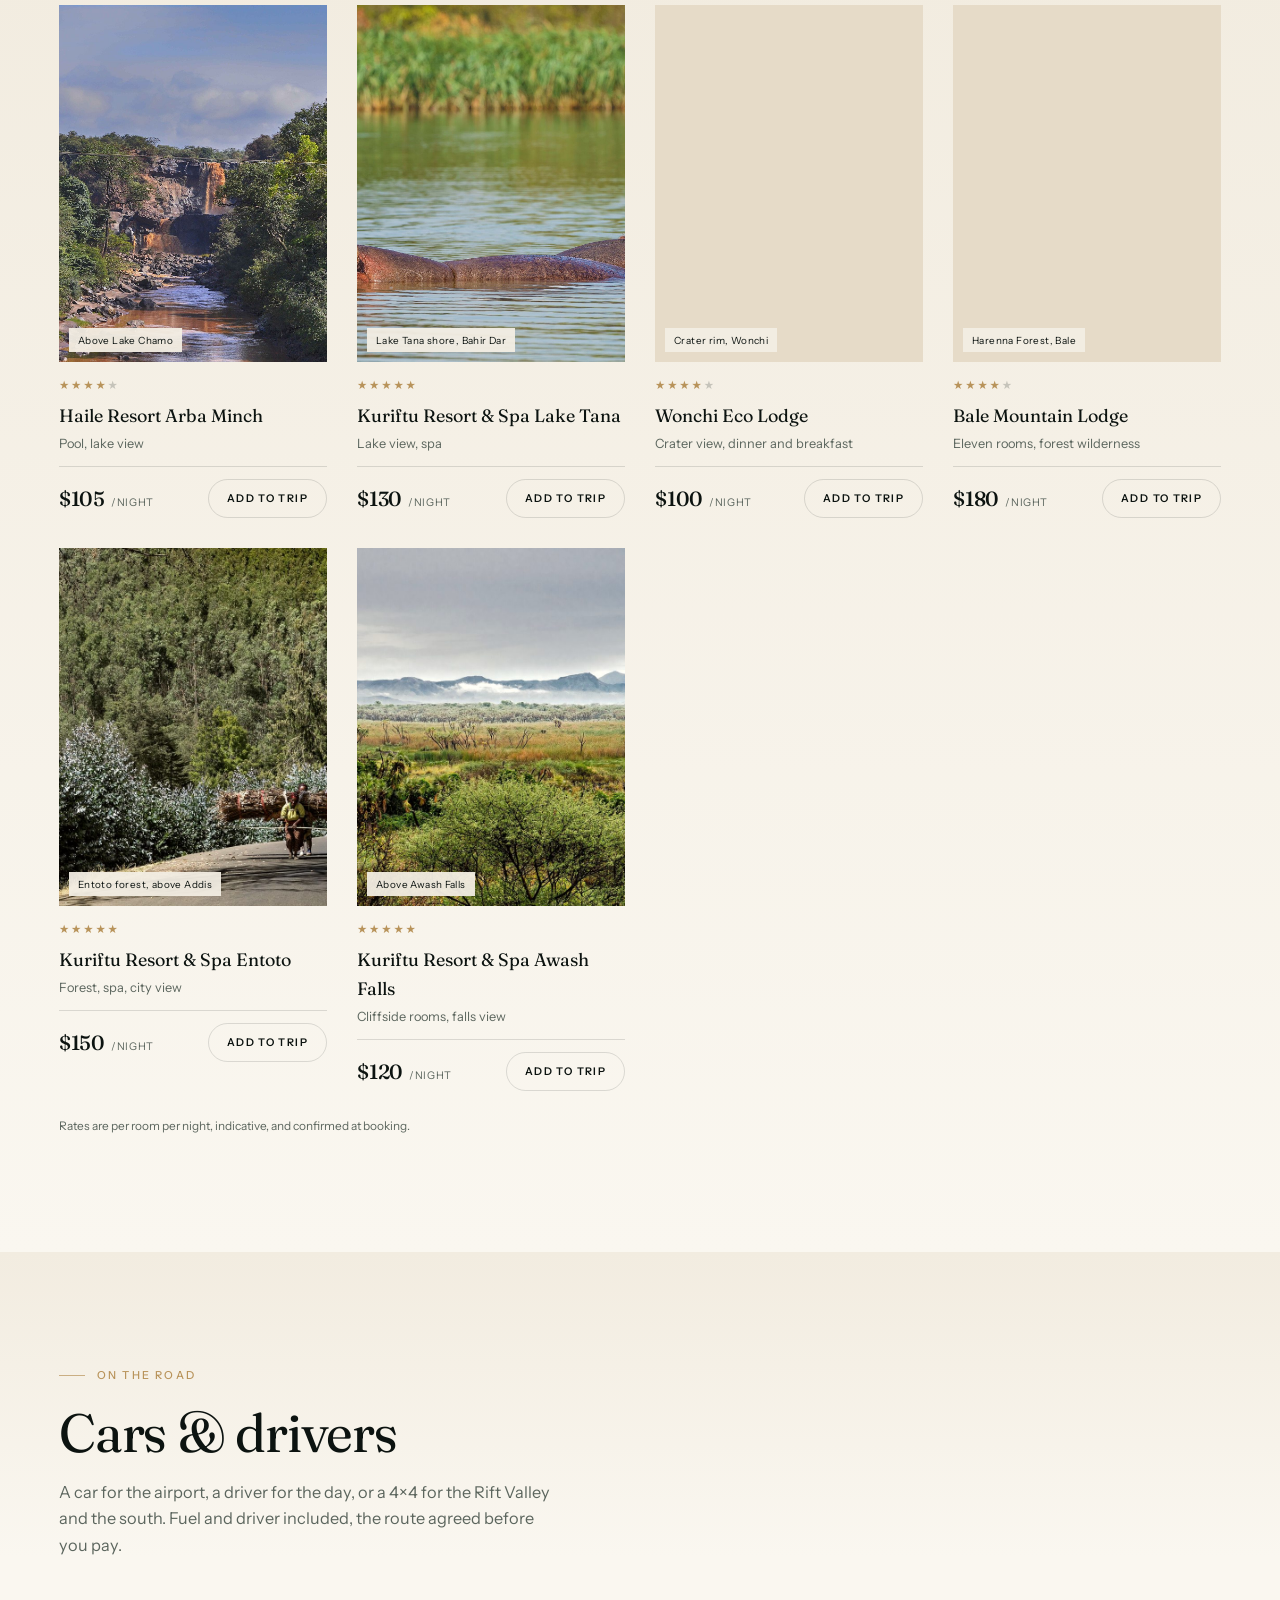
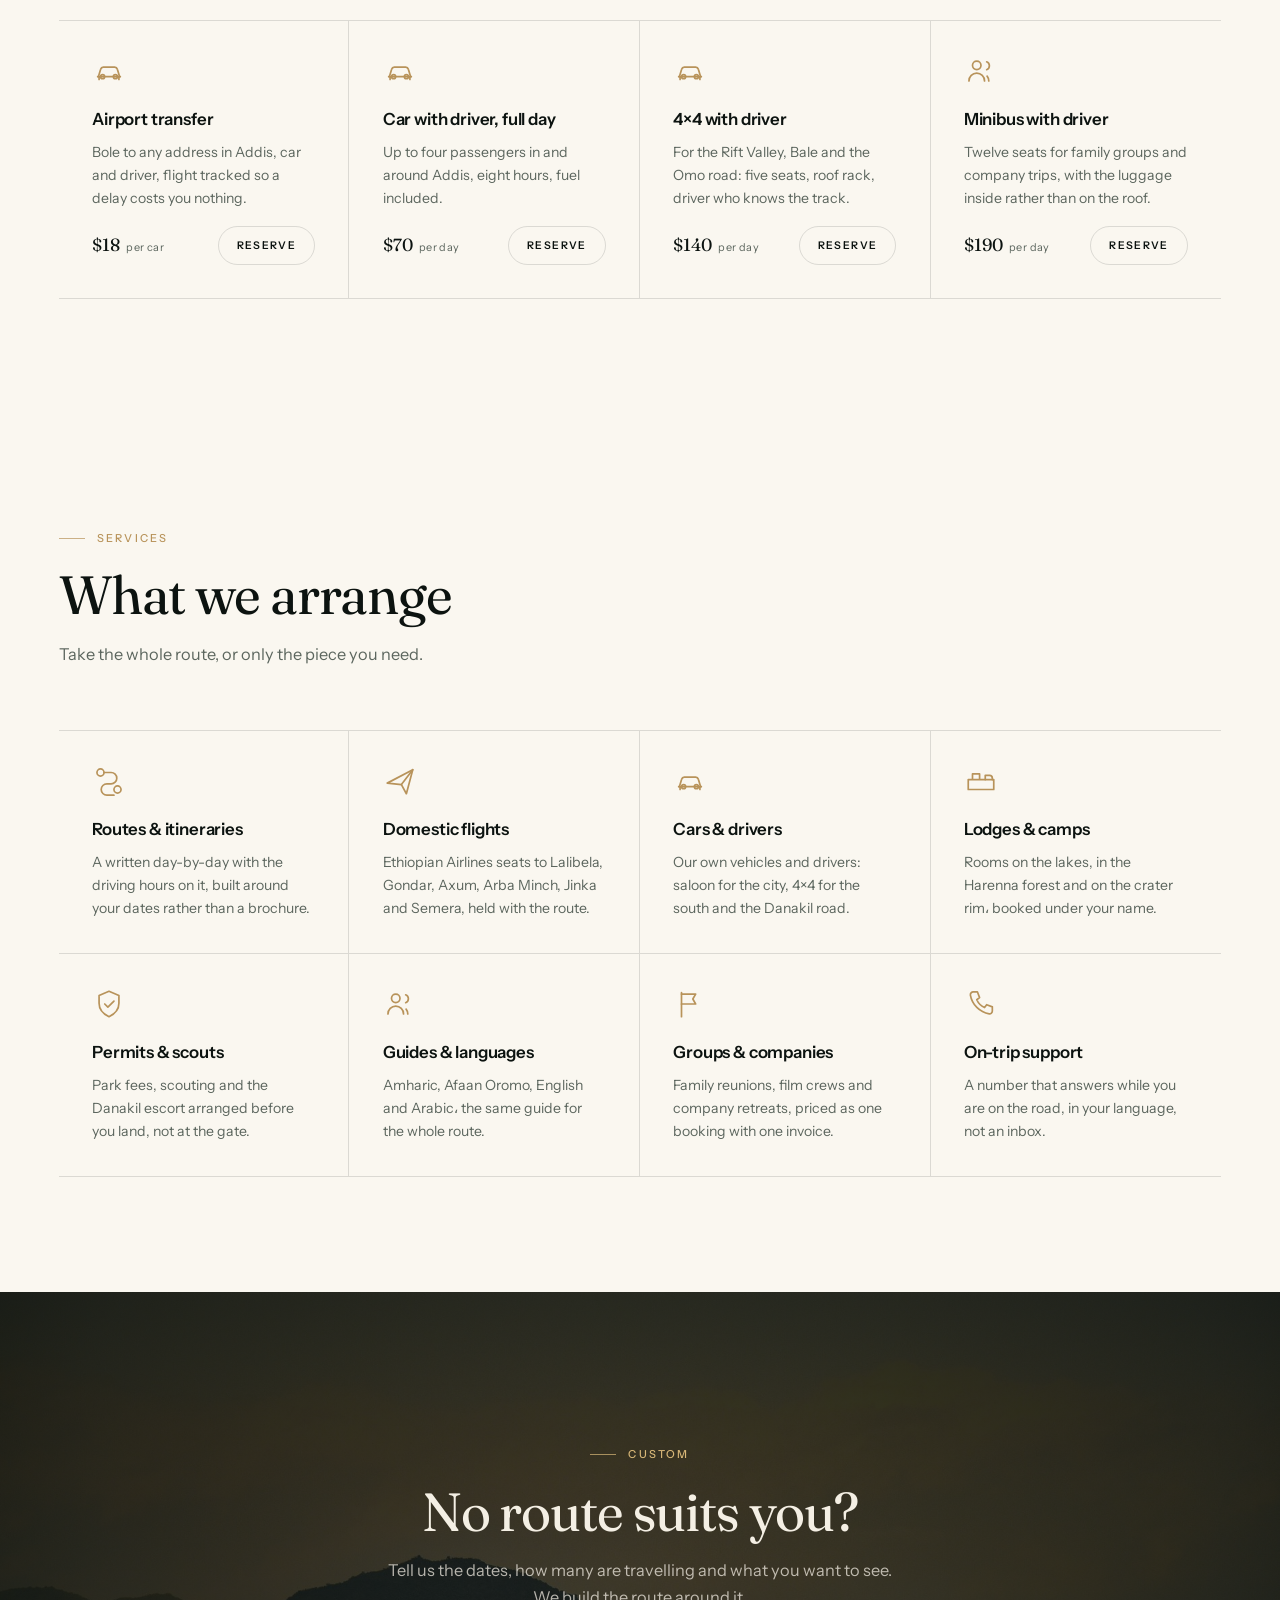
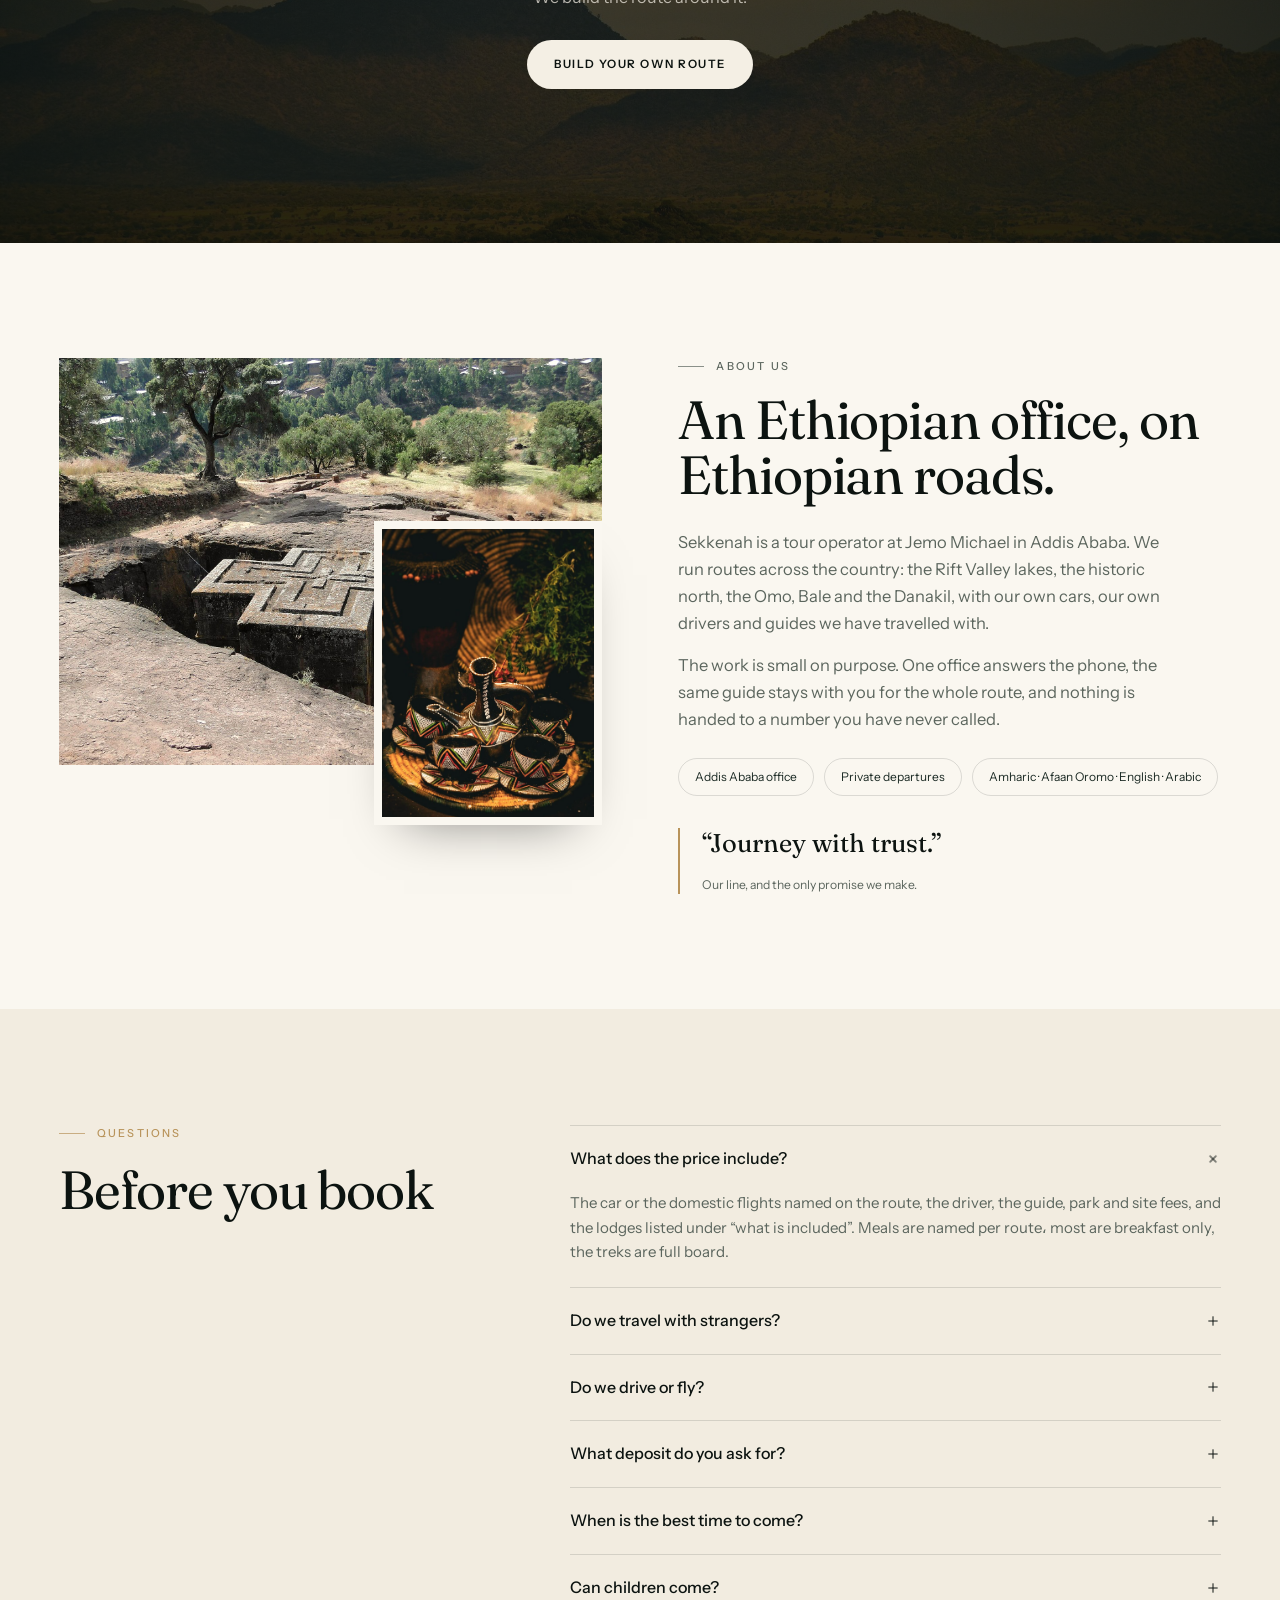
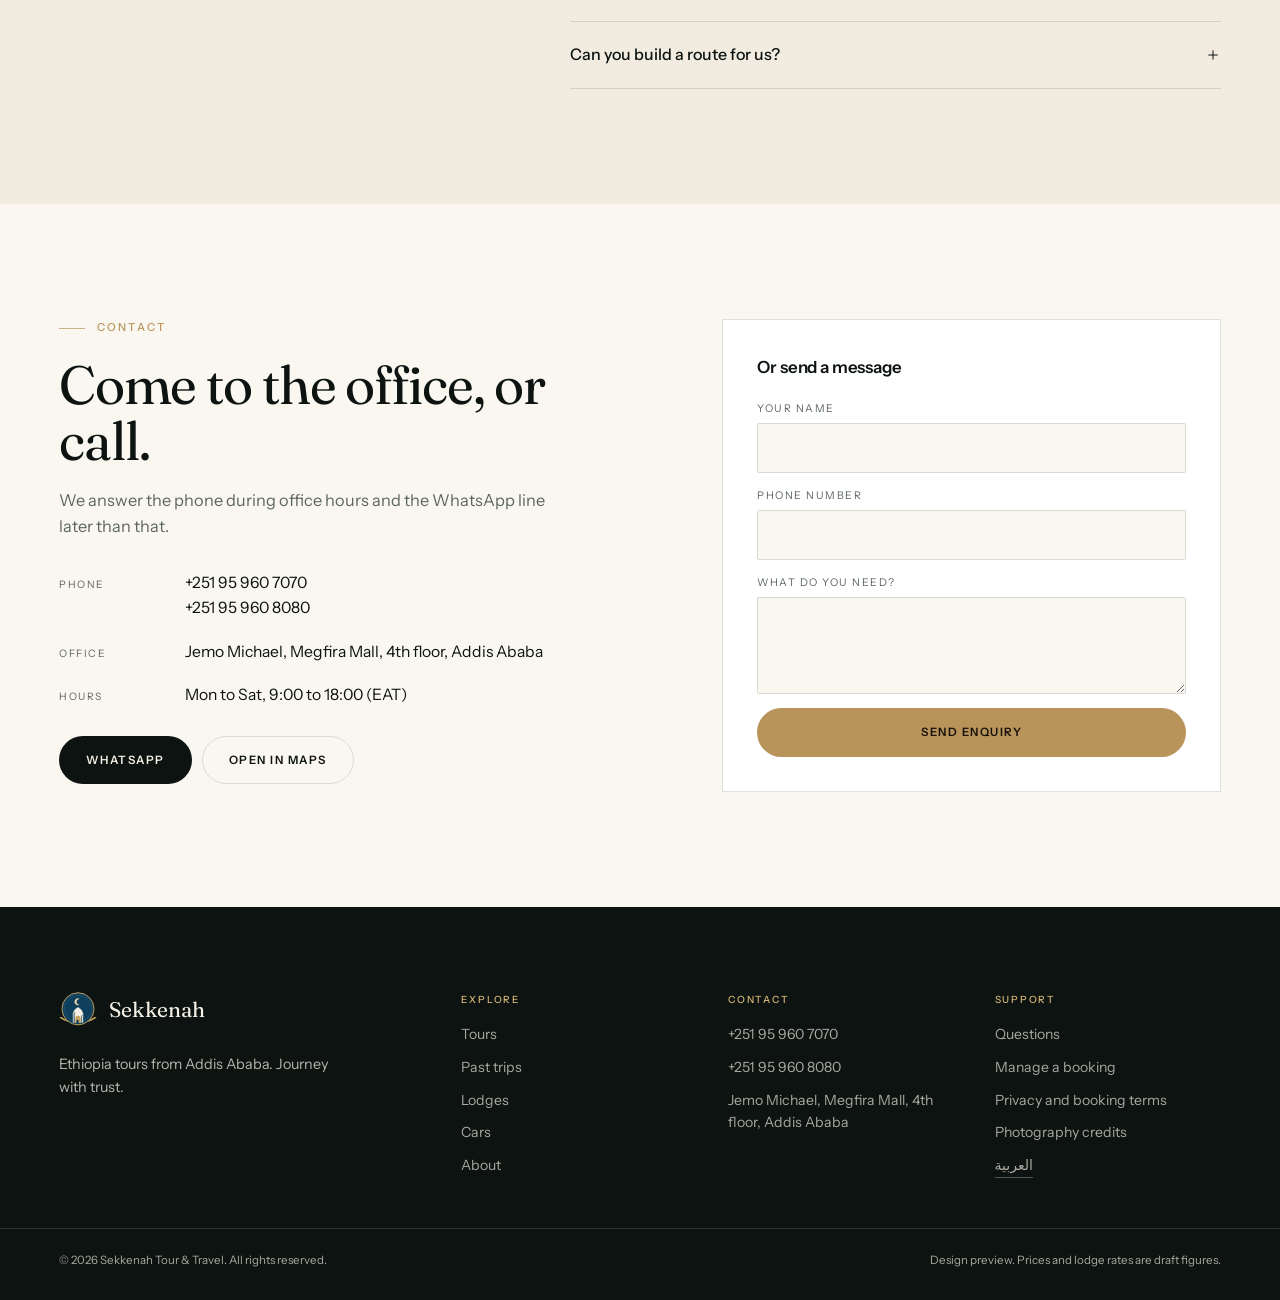
==== commit b44a0c42: "Rebuild the first screen around the two desks' photographs The photo panels were dimmed to half opac" ====
--- a/index.html
+++ b/index.html
@@ -41,28 +41,39 @@
 
 <a class="skip" href="#main" data-i18n="common.skip">Skip to content</a>
 
-<!-- The first question a visitor answers. Two desks, two marks, and the rest of the page
-     follows the answer. Hidden by the script once a choice is stored. -->
+<!-- First screen. Hidden by the script once a choice is stored. -->
 <div class="choose" id="choose" hidden>
-  <div class="choose__card" role="dialog" aria-modal="true" aria-labelledby="chooseTitle">
-    <p class="choose__kicker" data-i18n="choose.kicker">Sekkenah Tour &amp; Travel</p>
-    <h2 class="choose__title" id="chooseTitle" data-i18n="choose.title">Where are you going?</h2>
-    <p class="choose__sub" data-i18n="choose.sub">Two desks, one office.</p>
+  <div class="choose__inner" role="dialog" aria-modal="true" aria-labelledby="chooseTitle">
+    <div class="choose__head">
+      <p class="choose__kicker" data-i18n="choose.kicker">Sekkenah Tour &amp; Travel</p>
+      <h2 class="choose__title" id="chooseTitle" data-i18n="choose.title">Where are you going?</h2>
+    </div>
     <div class="choose__grid">
       <button class="choose__opt" type="button" data-track-pick="ethiopia">
-        <img class="choose__mark" src="assets/img/mark.svg" data-track-pick-logo="ethiopia" alt="" width="88" height="88">
-        <span class="choose__name" data-i18n="choose.ethiopia">Tours inside Ethiopia</span>
-        <span class="choose__desc" data-i18n="choose.ethiopiaDesc">Lalibela, the Rift Valley, the Omo and the Danakil.</span>
-        <span class="choose__go"><span data-i18n="choose.go">Open</span><svg viewBox="0 0 24 24" aria-hidden="true"><path d="M4 12h15M13 6l6 6-6 6"/></svg></span>
+        <img class="choose__photo" src="assets/img/band-omo.jpg" alt="" width="1900" height="1050">
+        <span class="choose__panel">
+          <img class="choose__mark" src="assets/img/mark.svg" data-track-pick-logo="ethiopia" alt="" width="96" height="96">
+          <span class="choose__body">
+            <span class="choose__rule" aria-hidden="true"></span>
+            <span class="choose__name" data-i18n="choose.ethiopia">Tours inside Ethiopia</span>
+            <span class="choose__meta" data-i18n="choose.countEthiopia">17 routes · 10 lodges</span>
+            <span class="choose__go"><span data-i18n="choose.go">Open</span><svg viewBox="0 0 24 24" aria-hidden="true"><path d="M4 12h15M13 6l6 6-6 6"/></svg></span>
+          </span>
+        </span>
       </button>
       <button class="choose__opt" type="button" data-track-pick="umrah">
-        <img class="choose__mark" src="assets/img/mark.svg" data-track-pick-logo="umrah" alt="" width="88" height="88">
-        <span class="choose__name" data-i18n="choose.umrah">Umrah and Hajj</span>
-        <span class="choose__desc" data-i18n="choose.umrahDesc">Rounds from Addis with the flights, the visa and the rooms.</span>
-        <span class="choose__go"><span data-i18n="choose.go">Open</span><svg viewBox="0 0 24 24" aria-hidden="true"><path d="M4 12h15M13 6l6 6-6 6"/></svg></span>
+        <img class="choose__photo" src="assets/img/kaaba-day.jpg" alt="" width="1600" height="1000">
+        <span class="choose__panel">
+          <img class="choose__mark" src="assets/img/mark.svg" data-track-pick-logo="umrah" alt="" width="96" height="96">
+          <span class="choose__body">
+            <span class="choose__rule" aria-hidden="true"></span>
+            <span class="choose__name" data-i18n="choose.umrah">Umrah and Hajj</span>
+            <span class="choose__meta" data-i18n="choose.countUmrah">3 routes from Addis</span>
+            <span class="choose__go"><span data-i18n="choose.go">Open</span><svg viewBox="0 0 24 24" aria-hidden="true"><path d="M4 12h15M13 6l6 6-6 6"/></svg></span>
+          </span>
+        </span>
       </button>
     </div>
-    <p class="choose__note" data-i18n="choose.note">You can change this at any time from the header.</p>
   </div>
 </div>
 
--- a/assets/css/site.css
+++ b/assets/css/site.css
@@ -926,28 +926,33 @@
 .head.is-scrolled .track-switch:hover { background: rgba(12, 19, 16, 0.05); }
 html[lang='ar'] .track-switch { letter-spacing: 0; font-size: 0.8rem; }
 
-.choose { position: fixed; inset: 0; z-index: 200; display: grid; place-items: center; padding: 24px; overflow: auto; background: radial-gradient(120% 90% at 50% 0%, #16241d 0%, #0b120f 60%, #080d0b 100%); color: var(--bone); }
+.choose { position: fixed; inset: 0; z-index: 200; display: grid; overflow: auto; background: #0a100e; color: var(--bone); }
 .choose[hidden] { display: none; }
-.choose__card { inline-size: min(820px, 100%); }
-.choose__kicker { font-size: 0.62rem; letter-spacing: 0.24em; text-transform: uppercase; color: rgba(217, 184, 120, 0.85); }
-.choose__title { font-family: var(--f-display); font-size: clamp(1.9rem, 5vw, 2.9rem); line-height: 1.05; margin-block: 10px 10px; }
-.choose__sub { color: rgba(244, 239, 228, 0.66); font-size: 0.94rem; max-inline-size: 52ch; }
-.choose__grid { display: grid; grid-template-columns: repeat(auto-fit, minmax(250px, 1fr)); gap: 14px; margin-block-start: 26px; }
-.choose__opt {
-  display: grid; justify-items: start; gap: 10px; text-align: start;
-  border: 1px solid rgba(244, 239, 228, 0.16); padding: 22px;
-  background: rgba(244, 239, 228, 0.03); color: inherit;
-  transition: border-color 300ms var(--ease), background 300ms var(--ease), transform 300ms var(--ease);
-}
-.choose__opt:hover, .choose__opt:focus-visible { border-color: rgba(217, 184, 120, 0.7); background: rgba(244, 239, 228, 0.06); transform: translateY(-2px); }
-.choose__mark { inline-size: 64px; block-size: 64px; object-fit: contain; }
-.choose__mark[src$='.png'] { padding: 7px; border-radius: 50%; background: var(--bone); }
-.choose__name { font-family: var(--f-display); font-size: 1.28rem; }
-.choose__desc { font-size: 0.86rem; color: rgba(244, 239, 228, 0.62); line-height: 1.55; }
-.choose__go { display: inline-flex; align-items: center; gap: 8px; margin-block-start: 6px; font-size: 0.68rem; letter-spacing: 0.16em; text-transform: uppercase; color: var(--brass-2); }
-.choose__go svg { inline-size: 16px; block-size: 16px; fill: none; stroke: currentColor; stroke-width: 1.6; }
-.choose__note { margin-block-start: 18px; font-size: 0.72rem; color: rgba(244, 239, 228, 0.42); }
-html[lang='ar'] .choose__kicker, html[lang='ar'] .choose__go { letter-spacing: 0; text-transform: none; }
+.choose__inner { display: grid; grid-template-rows: auto 1fr; min-block-size: 100%; }
+.choose__head { padding: clamp(20px, 3.6vw, 44px) clamp(20px, 5vw, 60px) 0; }
+.choose__kicker { font-size: 0.62rem; letter-spacing: 0.24em; text-transform: uppercase; color: rgba(217, 184, 120, 0.9); }
+.choose__title { font-family: var(--f-display); font-size: clamp(2.1rem, 5.4vw, 3.5rem); line-height: 1.02; margin-block-start: 10px; }
+.choose__grid { display: grid; grid-template-columns: repeat(2, 1fr); gap: 1px; background: rgba(244, 239, 228, 0.18); margin-block-start: clamp(18px, 3vw, 34px); }
+.choose__opt { position: relative; display: block; border: 0; padding: 0; text-align: start; background: #0d1512; color: inherit; overflow: hidden; cursor: pointer; min-block-size: clamp(340px, 56vh, 660px); }
+.choose__photo { position: absolute; inset: 0; inline-size: 100%; block-size: 100%; object-fit: cover; opacity: 0.92; filter: saturate(1.04); transform: scale(1.02); transition: opacity 600ms var(--ease), transform 1400ms var(--ease); }
+.choose__opt:hover .choose__photo, .choose__opt:focus-visible .choose__photo { opacity: 1; transform: scale(1.07); }
+.choose__panel { position: relative; z-index: 1; display: flex; flex-direction: column; justify-content: space-between; gap: 14px; block-size: 100%; padding: clamp(20px, 3.2vw, 40px); background: linear-gradient(to top, rgba(5, 9, 8, 0.94) 0%, rgba(5, 9, 8, 0.78) 26%, rgba(5, 9, 8, 0.24) 52%, rgba(5, 9, 8, 0) 76%); }
+.choose__mark { align-self: start; inline-size: clamp(48px, 5vw, 62px); block-size: clamp(48px, 5vw, 62px); object-fit: contain; }
+.choose__mark[src$='.png'] { padding: 7px; border-radius: 50%; background: var(--bone); box-shadow: 0 0 0 1px rgba(217, 184, 120, 0.5); }
+.choose__body { display: grid; justify-items: start; gap: 9px; }
+.choose__rule { inline-size: 46px; block-size: 2px; background: var(--brass-2); }
+.choose__name { font-family: var(--f-display); font-size: clamp(1.7rem, 2.9vw, 2.6rem); line-height: 1.03; }
+.choose__meta { font-size: 0.74rem; letter-spacing: 0.15em; text-transform: uppercase; color: rgba(244, 239, 228, 0.72); }
+.choose__go { display: inline-flex; align-items: center; gap: 9px; margin-block-start: 2px; font-size: 0.7rem; letter-spacing: 0.18em; text-transform: uppercase; color: var(--brass-2); }
+.choose__go svg { inline-size: 17px; block-size: 17px; fill: none; stroke: currentColor; stroke-width: 1.6; transition: transform 320ms var(--ease); }
+.choose__opt:hover .choose__go svg, .choose__opt:focus-visible .choose__go svg { transform: translateX(5px); }
+@media (max-width: 780px) {
+  .choose__grid { grid-template-columns: 1fr; }
+  .choose__opt { min-block-size: 42vh; }
+  .choose__mark { inline-size: 46px; block-size: 46px; }
+}
+html[lang='ar'] .choose__kicker, html[lang='ar'] .choose__meta, html[lang='ar'] .choose__go { letter-spacing: 0; text-transform: none; }
+html[lang='ar'] .choose__opt:hover .choose__go svg, html[lang='ar'] .choose__opt:focus-visible .choose__go svg { transform: translateX(-5px) rotate(180deg); }
 
 /* The Ethiopia desk owns lodges, cars and past trips. The Umrah desk is flights, rooms and
  * the two cities, so those three sections would be empty promises on it. */
